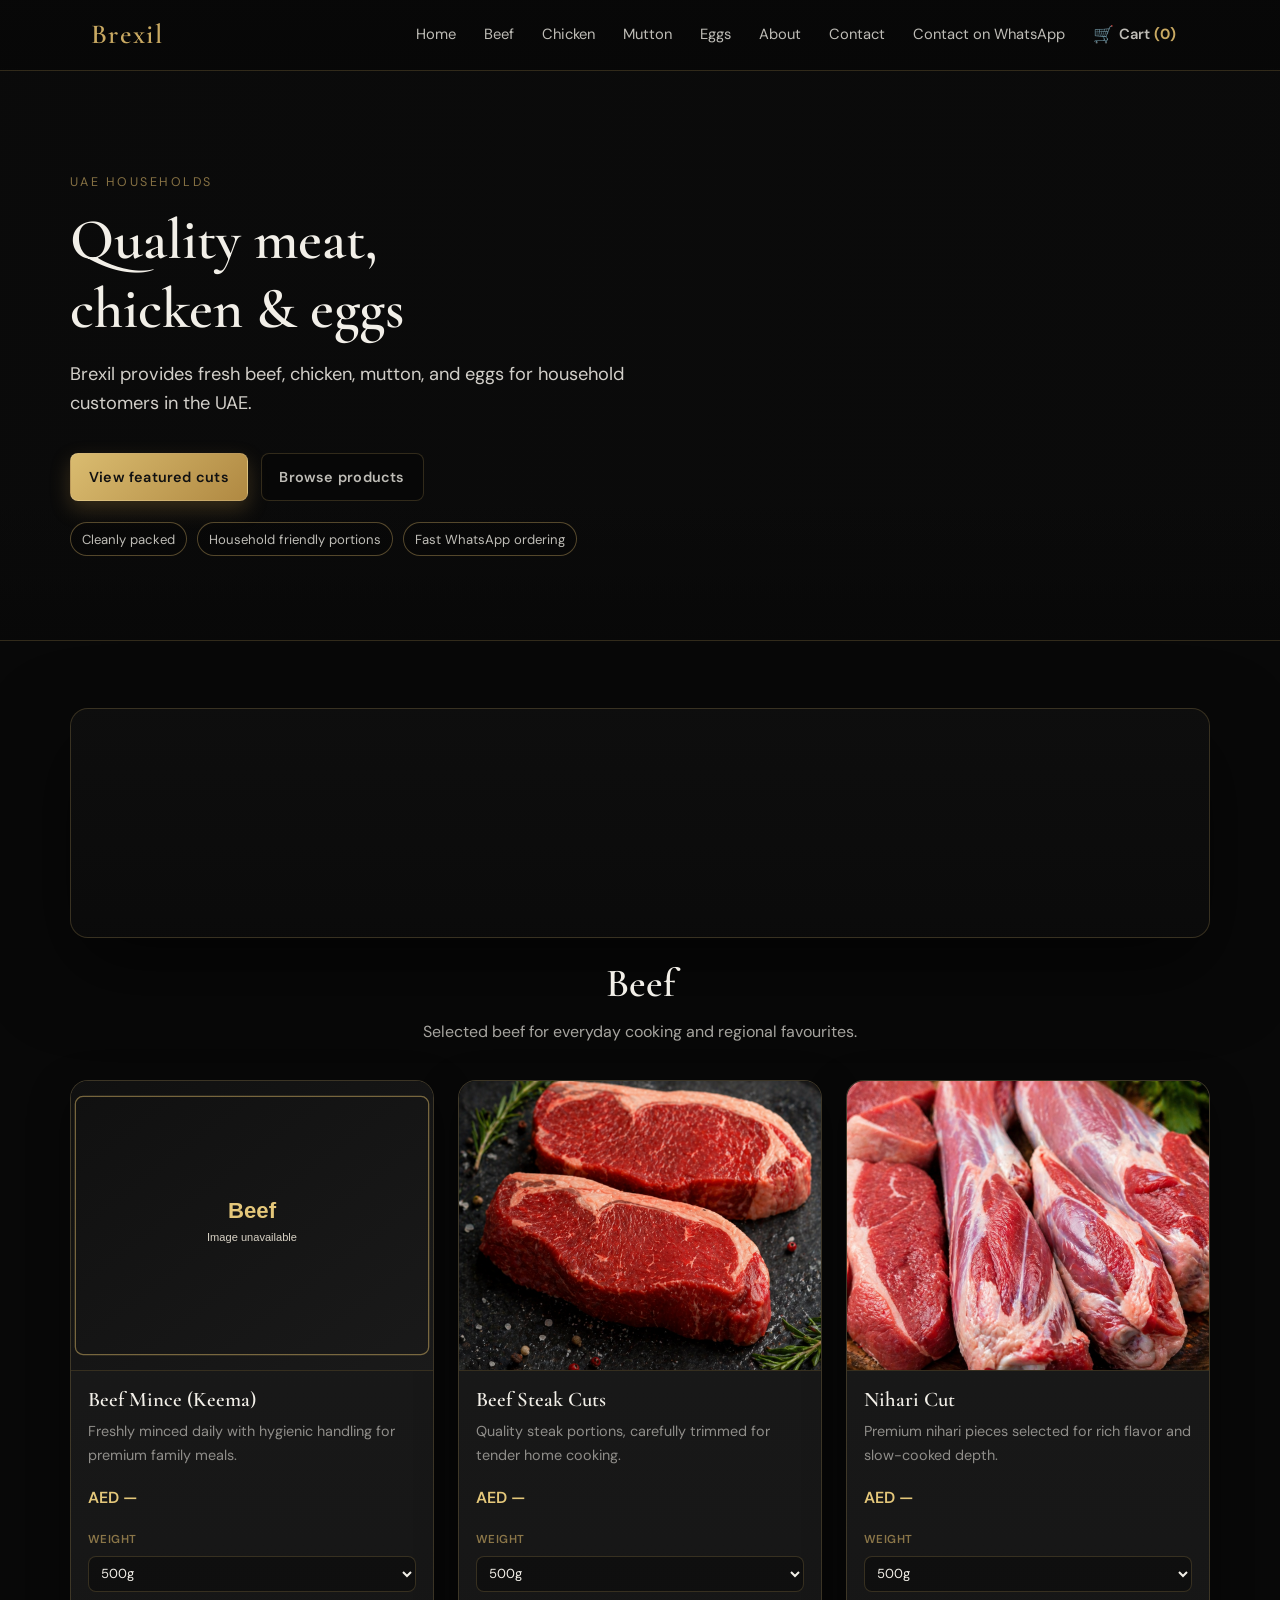
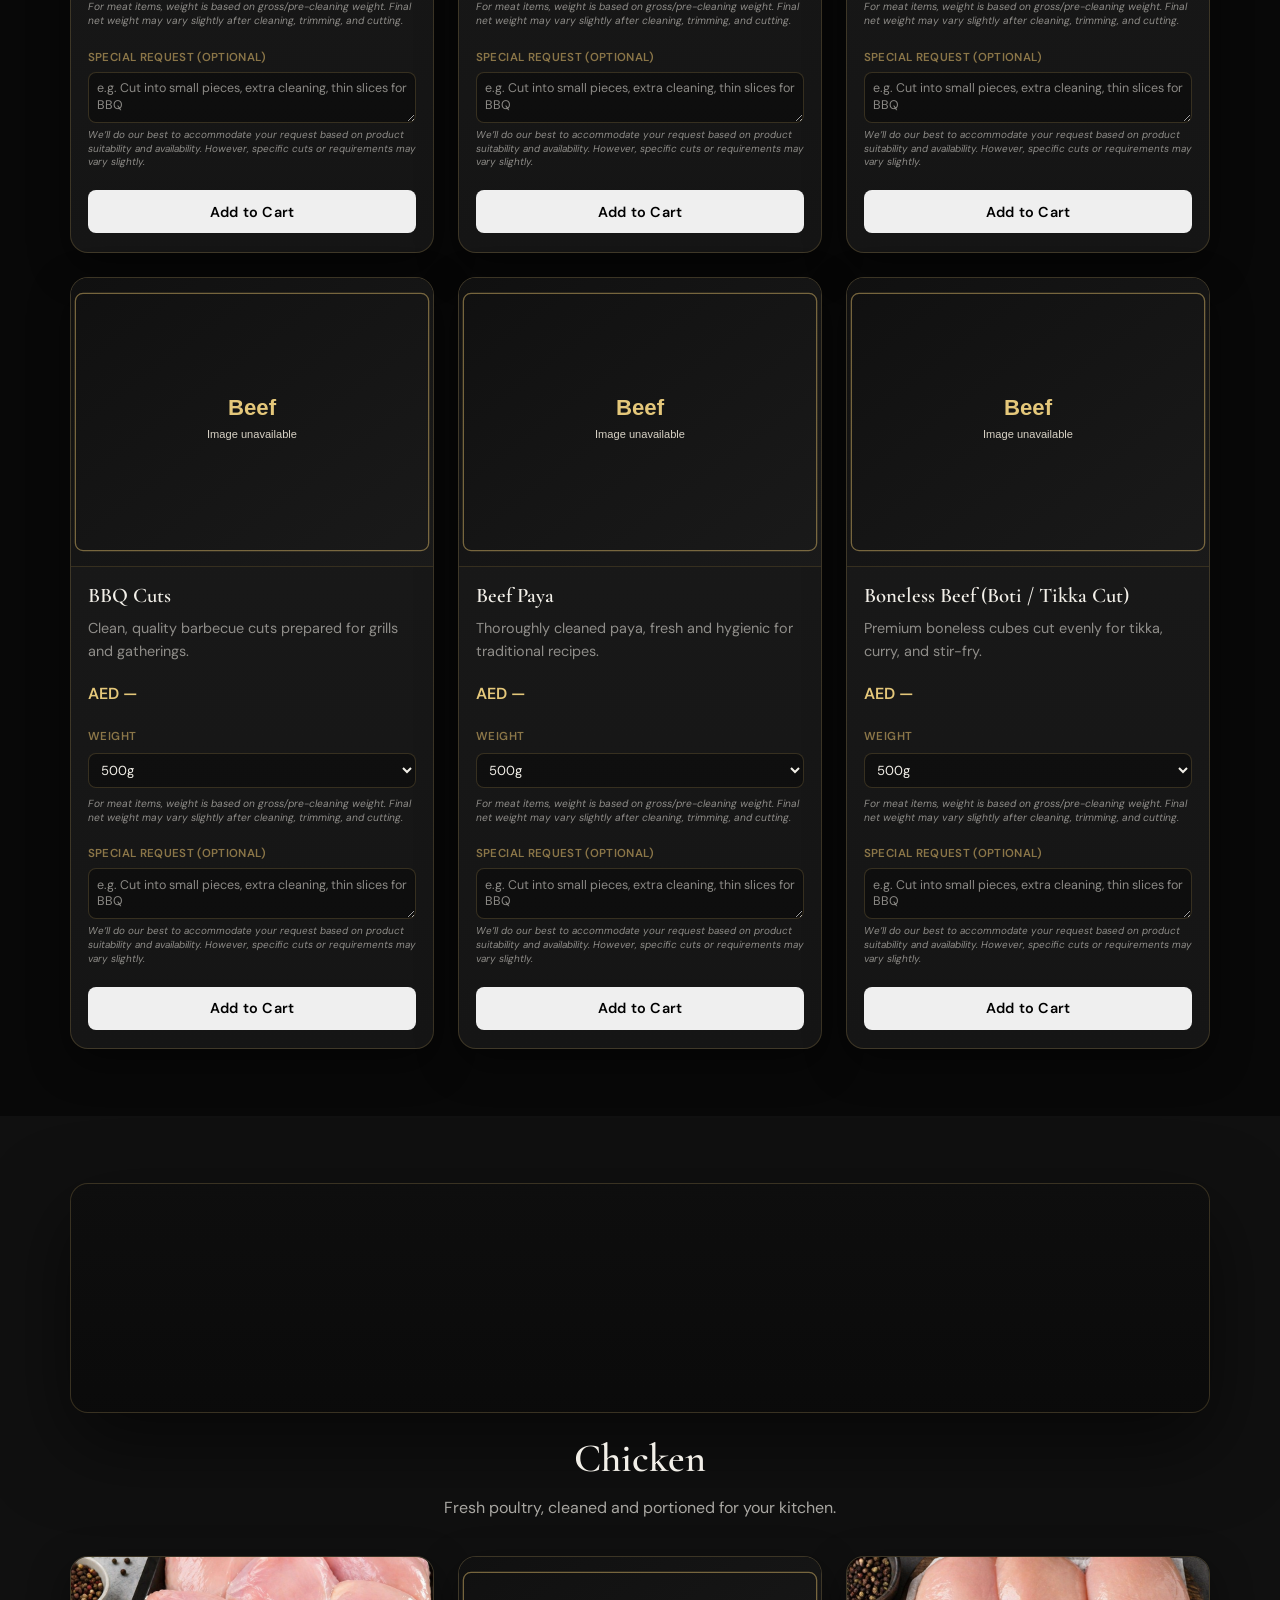
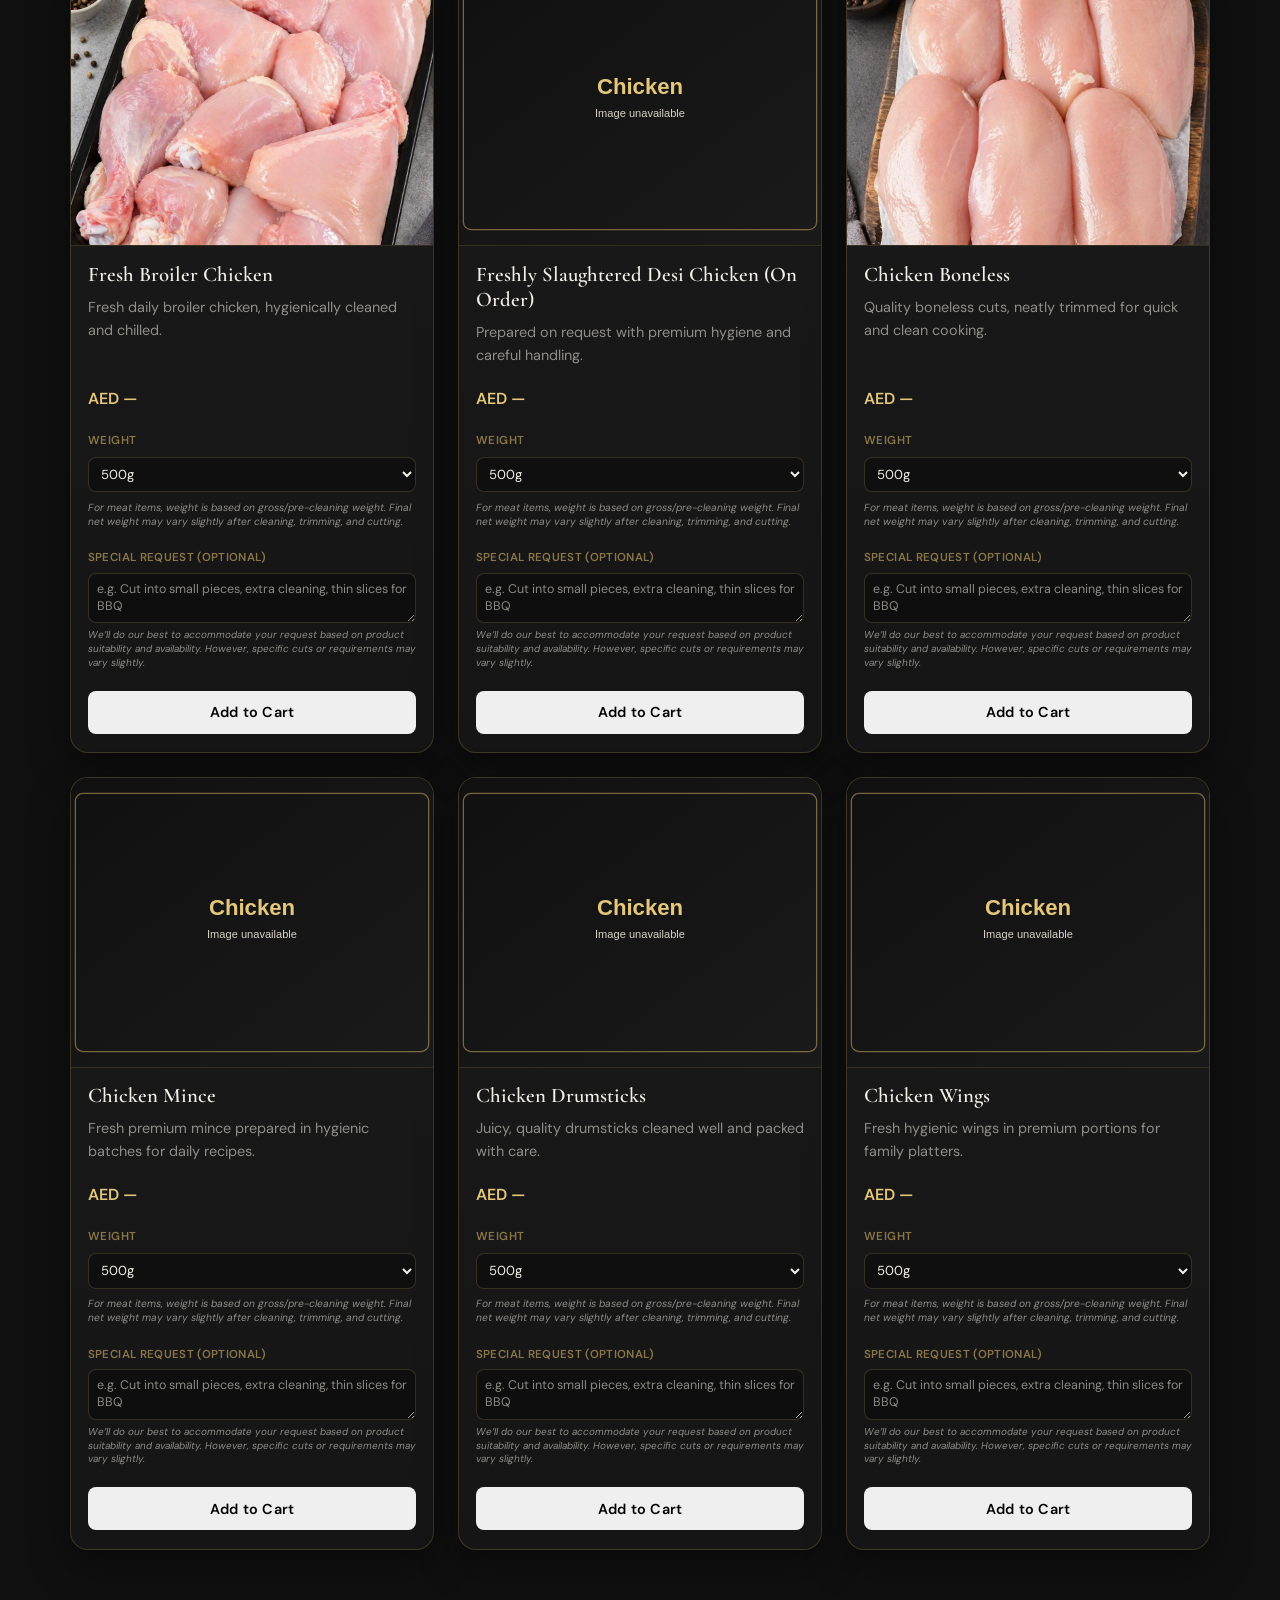
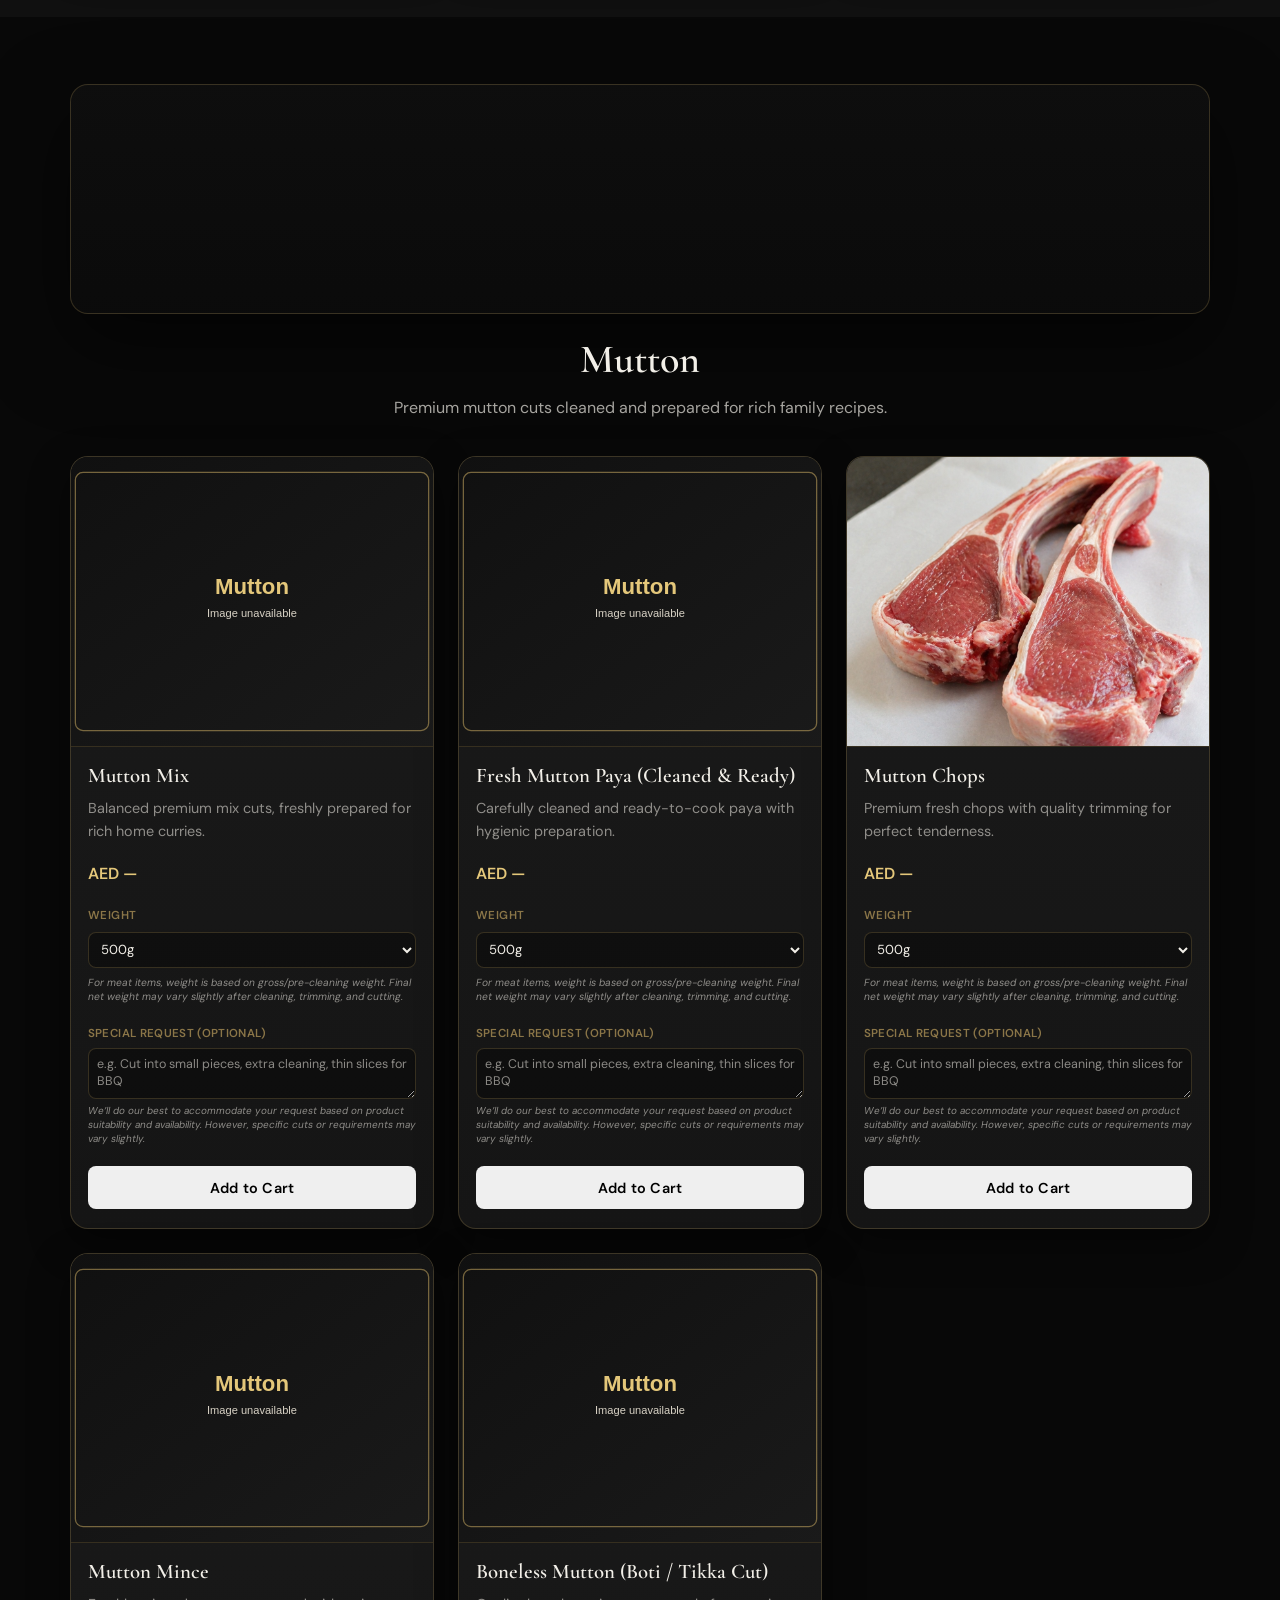
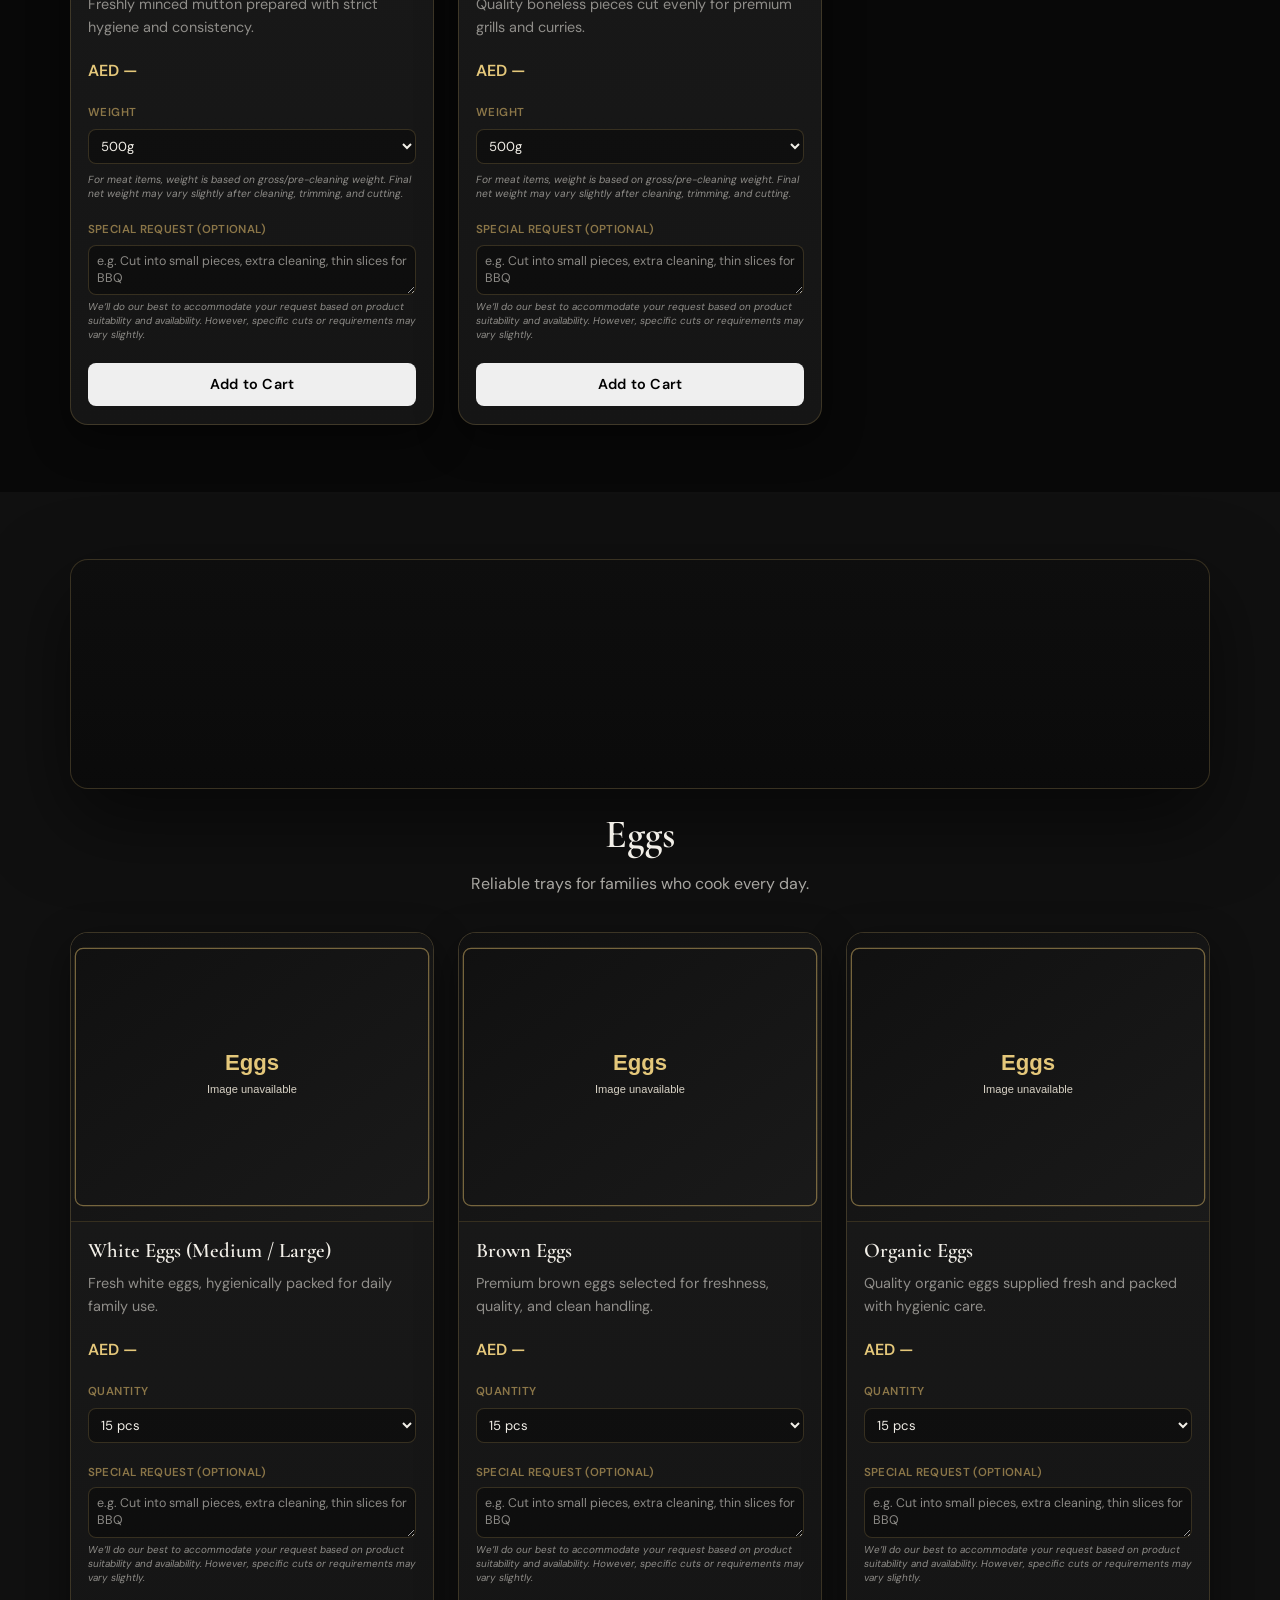
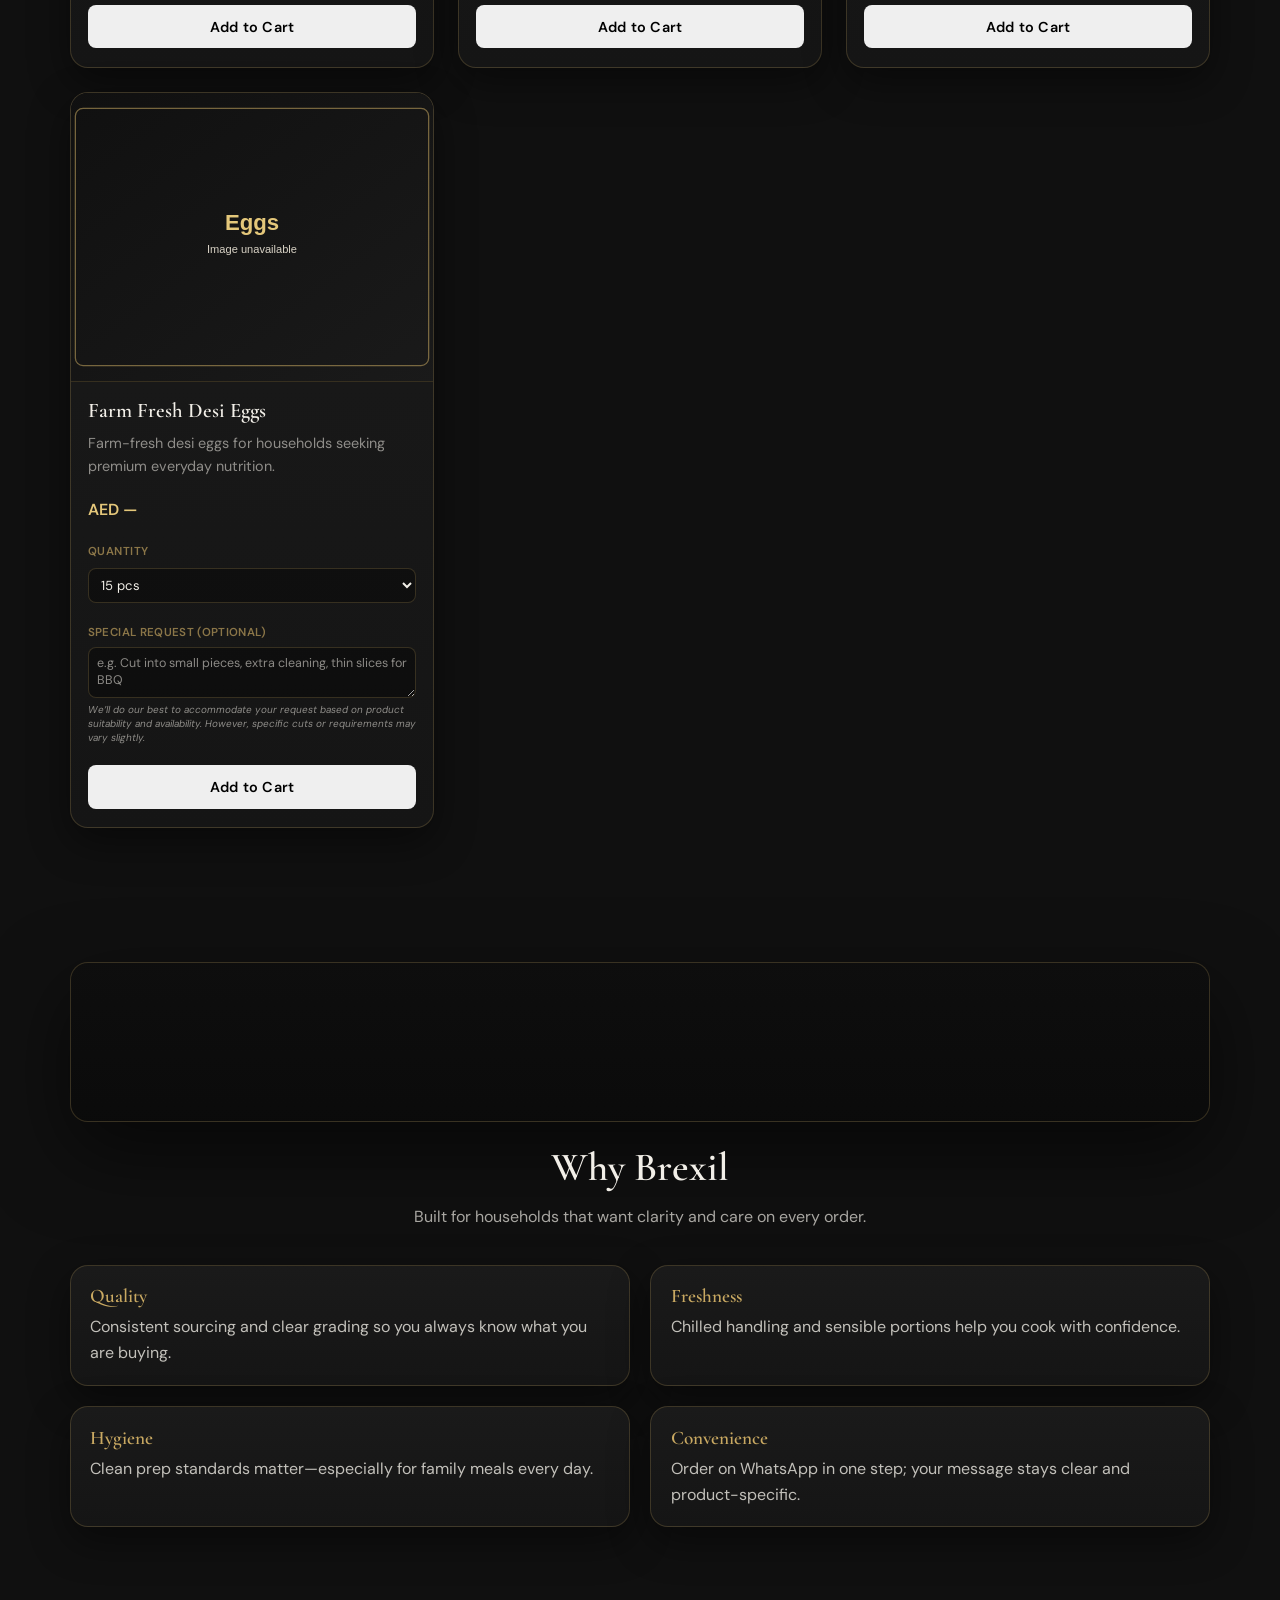
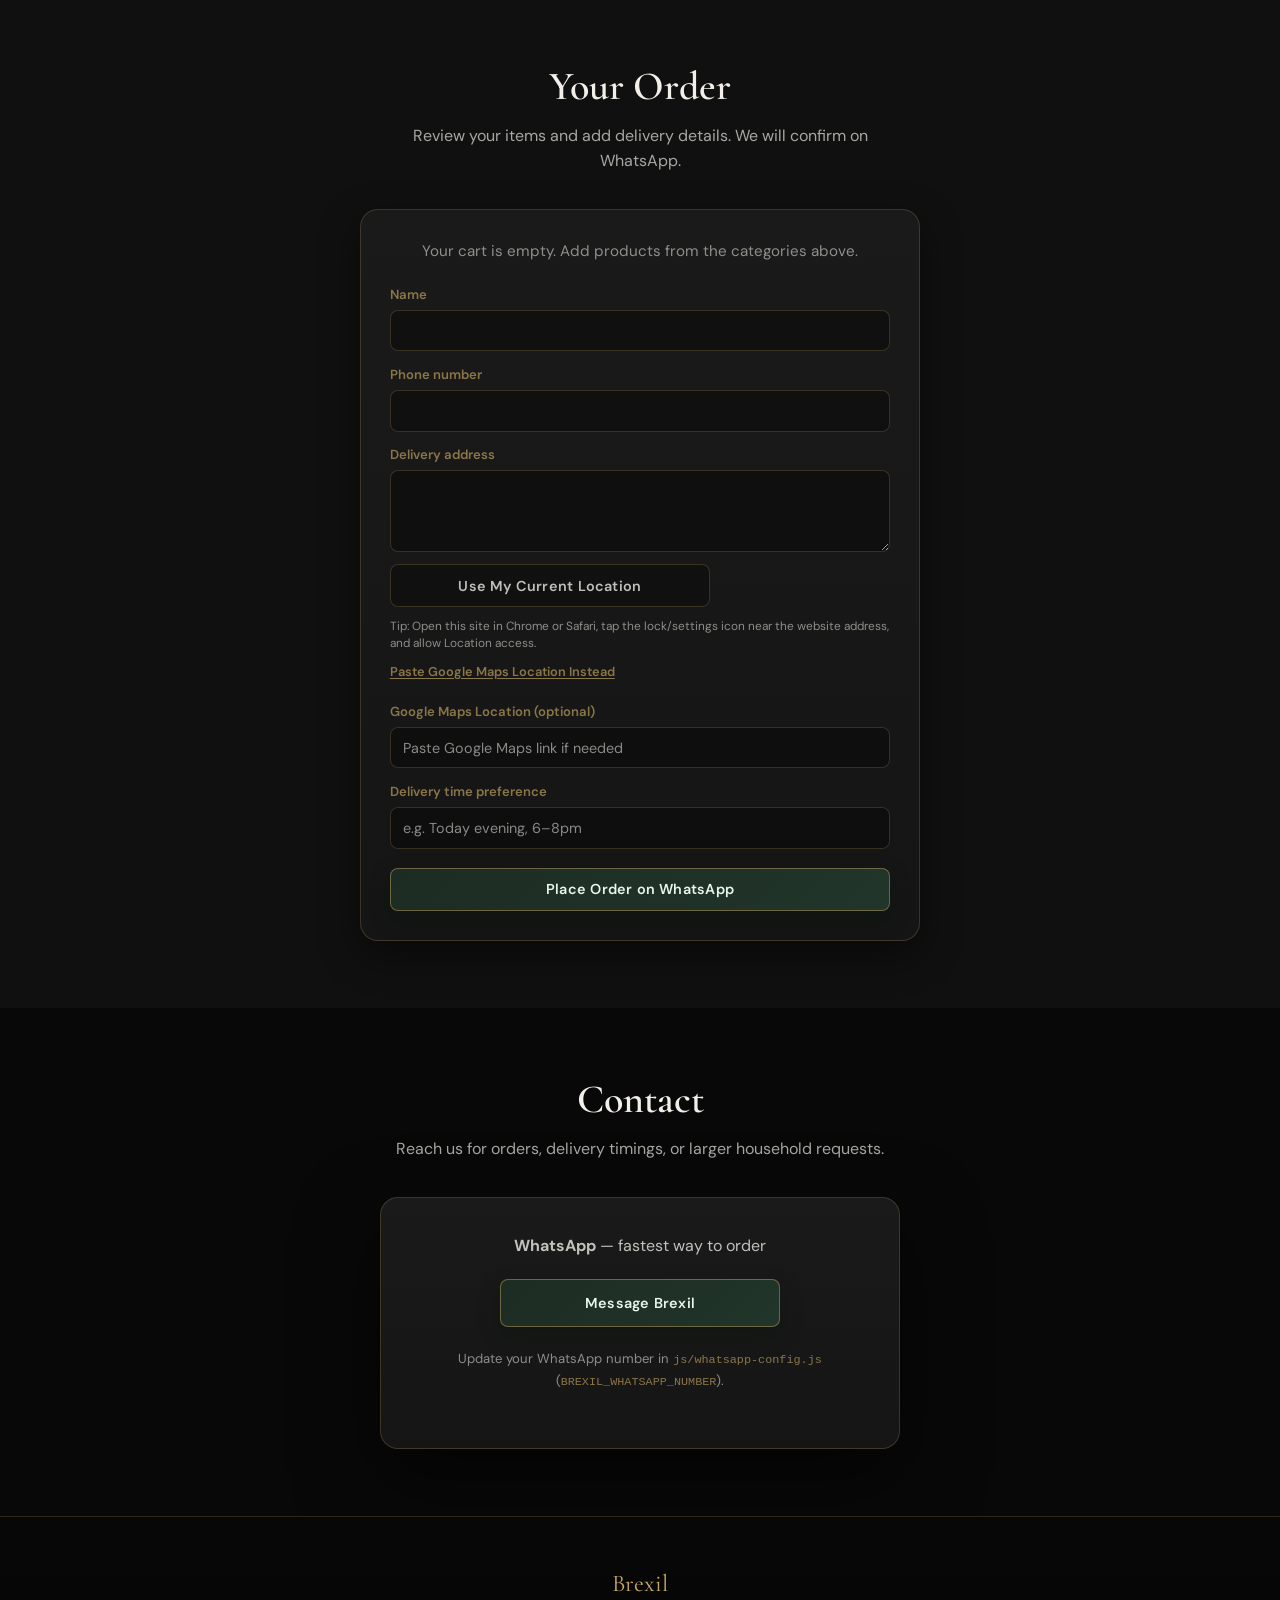
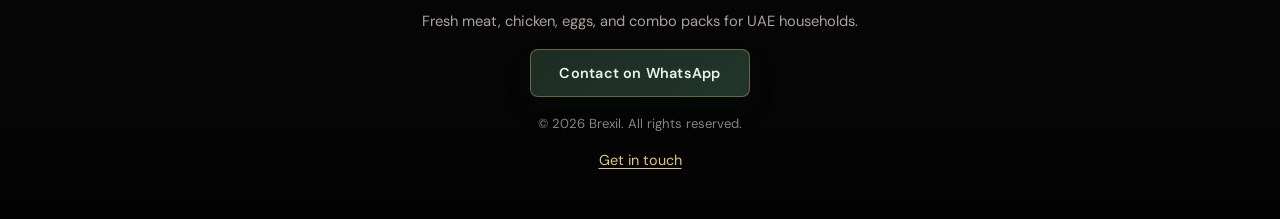
==== index.html @ eb46a4d0 "Improve location permission message" ====
<!DOCTYPE html>
<html lang="en" id="top">
<head>
  <meta charset="UTF-8" />
  <meta name="viewport" content="width=device-width, initial-scale=1" />
  <meta name="description" content="Brexil provides fresh beef, chicken, mutton, and eggs for household customers in the UAE." />
  <title>Brexil | Fresh Meat, Chicken &amp; Eggs</title>
  <link rel="preconnect" href="https://fonts.googleapis.com" />
  <link rel="preconnect" href="https://fonts.gstatic.com" crossorigin />
  <link rel="preconnect" href="https://images.unsplash.com" crossorigin />
  <link href="https://fonts.googleapis.com/css2?family=Cormorant+Garamond:ital,wght@0,500;0,600;1,500&family=DM+Sans:ital,wght@0,400;0,500;0,600;1,400&display=swap" rel="stylesheet" />
  <link rel="stylesheet" href="css/style.css" />
</head>
<body>
  <div id="site-header"></div>

  <main>
    <!-- Hero -->
    <section class="hero" aria-labelledby="hero-heading">
      <div class="hero__media" aria-hidden="true"></div>
      <div class="hero-inner">
        <p class="hero-eyebrow">UAE households</p>
        <h1 id="hero-heading" class="hero-title">Quality meat, chicken &amp; eggs</h1>
        <p class="hero-lead">Brexil provides fresh beef, chicken, mutton, and eggs for household customers in the UAE.</p>
        <div class="hero-actions">
          <a class="btn btn-primary" href="#mutton">View featured cuts</a>
          <a class="btn btn-ghost" href="#beef">Browse products</a>
        </div>
        <ul class="hero-points" aria-label="Brexil highlights">
          <li>Cleanly packed</li>
          <li>Household friendly portions</li>
          <li>Fast WhatsApp ordering</li>
        </ul>
      </div>
    </section>

    <!-- Category: Beef -->
    <section id="beef" class="section category-section" aria-labelledby="beef-heading">
      <div class="section-inner">
        <div class="section-banner" data-banner-key="beef" aria-hidden="true"></div>
        <header class="section-header">
          <h2 id="beef-heading" class="section-title">Beef</h2>
          <p class="section-intro">Selected beef for everyday cooking and regional favourites.</p>
        </header>
        <div class="product-grid" data-category="beef"></div>
      </div>
    </section>

    <!-- Category: Chicken -->
    <section id="chicken" class="section category-section section-alt" aria-labelledby="chicken-heading">
      <div class="section-inner">
        <div class="section-banner" data-banner-key="chicken" aria-hidden="true"></div>
        <header class="section-header">
          <h2 id="chicken-heading" class="section-title">Chicken</h2>
          <p class="section-intro">Fresh poultry, cleaned and portioned for your kitchen.</p>
        </header>
        <div class="product-grid" data-category="chicken"></div>
      </div>
    </section>

    <!-- Category: Mutton -->
    <section id="mutton" class="section category-section" aria-labelledby="mutton-heading">
      <div class="section-inner">
        <div class="section-banner" data-banner-key="mutton" aria-hidden="true"></div>
        <header class="section-header">
          <h2 id="mutton-heading" class="section-title">Mutton</h2>
          <p class="section-intro">Premium mutton cuts cleaned and prepared for rich family recipes.</p>
        </header>
        <div class="product-grid" data-category="mutton"></div>
      </div>
    </section>

    <!-- Category: Eggs -->
    <section id="eggs" class="section category-section section-alt" aria-labelledby="eggs-heading">
      <div class="section-inner">
        <div class="section-banner" data-banner-key="eggs" aria-hidden="true"></div>
        <header class="section-header">
          <h2 id="eggs-heading" class="section-title">Eggs</h2>
          <p class="section-intro">Reliable trays for families who cook every day.</p>
        </header>
        <div class="product-grid" data-category="eggs"></div>
      </div>
    </section>

    <!-- About -->
    <section id="about" class="section about-section section-alt" aria-labelledby="about-heading">
      <div class="section-inner">
        <div class="section-banner section-banner--short" data-banner-key="about" aria-hidden="true"></div>
        <header class="section-header">
          <h2 id="about-heading" class="section-title">Why Brexil</h2>
          <p class="section-intro">Built for households that want clarity and care on every order.</p>
        </header>
        <ul class="about-grid">
          <li class="about-card">
            <h3 class="about-card-title">Quality</h3>
            <p>Consistent sourcing and clear grading so you always know what you are buying.</p>
          </li>
          <li class="about-card">
            <h3 class="about-card-title">Freshness</h3>
            <p>Chilled handling and sensible portions help you cook with confidence.</p>
          </li>
          <li class="about-card">
            <h3 class="about-card-title">Hygiene</h3>
            <p>Clean prep standards matter—especially for family meals every day.</p>
          </li>
          <li class="about-card">
            <h3 class="about-card-title">Convenience</h3>
            <p>Order on WhatsApp in one step; your message stays clear and product-specific.</p>
          </li>
        </ul>
      </div>
    </section>

    <!-- Your Order -->
    <section id="order" class="section order-section section-alt" aria-labelledby="order-heading">
      <div class="section-inner order-section-inner">
        <header class="section-header">
          <h2 id="order-heading" class="section-title">Your Order</h2>
          <p class="section-intro">Review your items and add delivery details. We will confirm on WhatsApp.</p>
        </header>
        <div class="order-card">
          <p id="cart-empty" class="cart-empty" role="status">Your cart is empty. Add products from the categories above.</p>
          <ul id="cart-items" class="cart-list" aria-live="polite" hidden></ul>
          <form class="order-form" id="order-form" novalidate>
            <div class="form-group">
              <label for="order-name">Name</label>
              <input type="text" id="order-name" name="name" autocomplete="name" required />
            </div>
            <div class="form-group">
              <label for="order-phone">Phone number</label>
              <input type="tel" id="order-phone" name="phone" autocomplete="tel" inputmode="tel" required />
            </div>
            <div class="form-group form-group--delivery-location">
              <label for="order-address">Delivery address</label>
              <textarea id="order-address" name="address" rows="3" autocomplete="street-address"></textarea>
              <div class="order-location-row">
                <button type="button" class="btn btn-ghost order-use-location" id="order-use-location" aria-describedby="order-location-status">Use My Current Location</button>
              </div>
              <p class="form-location-status" id="order-location-status" role="status" aria-live="polite" hidden></p>
              <div class="order-location-denied-extra" id="order-location-denied-extra" hidden>
                <p class="order-location-denied-tip">
                  Tip: Open this site in Chrome or Safari, tap the lock/settings icon near the website address, and allow Location access.
                </p>
                <button
                  type="button"
                  class="order-location-paste-instead"
                  id="order-location-paste-instead"
                  aria-controls="order-maps-link"
                >
                  Paste Google Maps Location Instead
                </button>
              </div>
              <label for="order-maps-link" class="order-maps-label">Google Maps Location (optional)</label>
              <input type="text" id="order-maps-link" name="mapsLink" inputmode="url" autocomplete="off" placeholder="Paste Google Maps link if needed" />
            </div>
            <div class="form-group">
              <label for="order-time">Delivery time preference</label>
              <input type="text" id="order-time" name="deliveryTime" placeholder="e.g. Today evening, 6–8pm" />
            </div>
            <button type="button" class="btn btn-whatsapp place-order-wa" id="place-order-wa">Place Order on WhatsApp</button>
          </form>
        </div>
      </div>
    </section>

    <!-- Contact -->
    <section id="contact" class="section contact-section" aria-labelledby="contact-heading">
      <div class="section-inner contact-inner">
        <header class="section-header">
          <h2 id="contact-heading" class="section-title">Contact</h2>
          <p class="section-intro">Reach us for orders, delivery timings, or larger household requests.</p>
        </header>
        <div class="contact-card">
          <p><strong>WhatsApp</strong> — fastest way to order</p>
          <a class="btn btn-whatsapp contact-wa" data-brexil-whatsapp="general" href="#" rel="noopener noreferrer">Message Brexil</a>
          <p class="contact-note">Update your WhatsApp number in <code>js/whatsapp-config.js</code> (<span class="mono">BREXIL_WHATSAPP_NUMBER</span>).</p>
        </div>
      </div>
    </section>
  </main>

  <div id="site-footer"></div>

  <div id="cart-toast" class="cart-toast" role="status" aria-live="polite" aria-atomic="true" hidden></div>

  <script src="data/media.js"></script>
  <script src="data/products.js"></script>
  <script src="js/whatsapp-config.js"></script>
  <script src="js/script.js" defer></script>
</body>
</html>
---- css/style.css ----
/**
 * Brexil — global styles
 * Mobile-first, black & gold theme
 */

:root {
  --color-bg: #080808;
  --color-bg-elevated: #101010;
  --color-surface: #151515;
  --color-surface-strong: #1a1a1a;
  --color-border: rgba(201, 169, 98, 0.22);
  --color-gold: #c9a962;
  --color-gold-bright: #e4c77a;
  --color-gold-muted: rgba(201, 169, 98, 0.65);
  --color-text: #f2efe8;
  --color-text-soft: rgba(242, 239, 232, 0.78);
  --color-muted: rgba(242, 239, 232, 0.55);
  --font-serif: "Cormorant Garamond", Georgia, "Times New Roman", serif;
  --font-sans: "DM Sans", system-ui, -apple-system, "Segoe UI", Roboto, sans-serif;
  --space-xs: 0.4rem;
  --space-sm: 0.8rem;
  --space-md: 1.3rem;
  --space-lg: 2.2rem;
  --space-xl: 3.4rem;
  --radius: 12px;
  --radius-sm: 8px;
  --radius-lg: 18px;
  --header-h: 64px;
  /* Extra room so in-page link targets (Beef, Chicken, …) sit below the fixed bar */
  --header-offset: calc(var(--header-h) + 0.5rem);
  --max-w: 1140px;
  --shadow-soft: 0 18px 50px rgba(0, 0, 0, 0.45);
  --shadow-card: 0 14px 40px rgba(0, 0, 0, 0.45);
  --shadow-premium: 0 30px 80px rgba(0, 0, 0, 0.55);
}

*,
*::before,
*::after {
  box-sizing: border-box;
}

html {
  scroll-behavior: smooth;
  scroll-padding-top: var(--header-offset);
}

body {
  margin: 0;
  padding-top: var(--header-h);
  font-family: var(--font-sans);
  font-size: 1rem;
  line-height: 1.6;
  color: var(--color-text-soft);
  background: var(--color-bg);
  -webkit-font-smoothing: antialiased;
  text-rendering: optimizeLegibility;
}

img {
  max-width: 100%;
  height: auto;
  display: block;
}

a {
  color: var(--color-gold-bright);
  text-decoration-thickness: 1px;
  text-underline-offset: 3px;
}

a:hover {
  color: var(--color-text);
}

:focus-visible {
  outline: 2px solid var(--color-gold);
  outline-offset: 2px;
}

.nav-toggle:focus-visible {
  outline-offset: 2px;
}

h1,
h2,
h3 {
  font-family: var(--font-serif);
  font-weight: 600;
  color: var(--color-text);
  line-height: 1.2;
}

p {
  margin: 0 0 var(--space-sm);
}

p:last-child {
  margin-bottom: 0;
}

code,
.mono {
  font-family: ui-monospace, Consolas, monospace;
  font-size: 0.9em;
  color: var(--color-gold-muted);
}

/* ----- Header ----- */
#site-header {
  position: fixed;
  top: 0;
  left: 0;
  right: 0;
  z-index: 50;
  width: 100%;
}

.site-header {
  position: relative;
  z-index: 1;
  background: linear-gradient(to bottom, rgba(8, 8, 8, 0.97), rgba(8, 8, 8, 0.9));
  border-bottom: 1px solid var(--color-border);
  backdrop-filter: blur(12px);
}

.header-inner {
  max-width: var(--max-w);
  margin: 0 auto;
  padding: var(--space-sm) var(--space-md);
  display: flex;
  align-items: center;
  justify-content: space-between;
  gap: var(--space-sm);
  min-height: var(--header-h);
}

.nav-list a.header-cart-link {
  display: inline-flex;
  align-items: center;
  gap: 0.35rem;
  font-weight: 600;
  white-space: nowrap;
  width: 100%;
  box-sizing: border-box;
}

.header-cart-icon {
  font-size: 1.05rem;
  line-height: 1;
}

.header-cart-text {
  display: inline;
}

.header-cart-count {
  color: var(--color-gold);
  font-weight: 700;
}

.logo {
  font-family: var(--font-serif);
  font-size: 1.72rem;
  font-weight: 600;
  letter-spacing: 0.06em;
  color: var(--color-gold);
  text-decoration: none;
}

.logo:hover {
  color: var(--color-gold-bright);
}

.nav-toggle {
  display: flex;
  flex-direction: column;
  justify-content: center;
  gap: 6px;
  width: 44px;
  height: 44px;
  padding: 0;
  border: 1px solid var(--color-border);
  border-radius: var(--radius-sm);
  background: var(--color-surface);
  cursor: pointer;
}

.nav-toggle-bar {
  display: block;
  height: 2px;
  width: 20px;
  margin: 0 auto;
  background: var(--color-gold);
  border-radius: 1px;
}

.site-nav {
  position: fixed;
  inset: var(--header-h) 0 auto 0;
  background: var(--color-bg-elevated);
  border-bottom: 1px solid var(--color-border);
  max-height: 0;
  overflow: hidden;
  transition: max-height 0.28s ease;
}

.site-nav.is-open {
  max-height: 400px;
}

.nav-list {
  list-style: none;
  margin: 0;
  padding: var(--space-sm) var(--space-md) var(--space-md);
  display: flex;
  flex-direction: column;
  gap: var(--space-xs);
}

.nav-list a {
  display: block;
  padding: var(--space-sm) var(--space-sm);
  color: var(--color-text-soft);
  text-decoration: none;
  border-radius: var(--radius-sm);
  transition: background 0.2s ease, color 0.2s ease;
}

.nav-list a:hover {
  background: rgba(201, 169, 98, 0.12);
  color: var(--color-text);
}

@media (min-width: 880px) {
  .nav-toggle {
    display: none;
  }

  .site-nav {
    position: static;
    max-height: none;
    overflow: visible;
    background: transparent;
    border: 0;
  }

  .nav-list {
    flex-direction: row;
    flex-wrap: wrap;
    justify-content: flex-end;
    align-items: center;
    padding: 0;
    gap: 0.15rem;
  }

  .nav-list a {
    padding: var(--space-xs) var(--space-sm);
    font-size: 0.92rem;
  }
}

/* ----- Hero ----- */
.hero {
  position: relative;
  isolation: isolate;
  overflow: hidden;
  padding: clamp(3.2rem, 7vw, 5rem) var(--space-md) clamp(2.2rem, 5vw, 3.4rem);
  background-color: var(--color-bg);
  border-bottom: 1px solid var(--color-border);
}

.hero::after {
  content: "";
  position: absolute;
  inset: auto 0 0 0;
  height: 140px;
  background: linear-gradient(to top, rgba(8, 8, 8, 0.95), rgba(8, 8, 8, 0));
  pointer-events: none;
}

.hero__media {
  position: absolute;
  inset: 0;
  z-index: 0;
  background-color: #0d0d0d;
  background-size: cover;
  background-position: center;
  background-repeat: no-repeat;
  pointer-events: none;
}

.hero-inner {
  position: relative;
  z-index: 1;
  max-width: var(--max-w);
  margin: 0 auto;
  padding: clamp(1rem, 2.4vw, 1.8rem) 0;
}

.hero-eyebrow {
  font-size: 0.78rem;
  text-transform: uppercase;
  letter-spacing: 0.2em;
  color: var(--color-gold-muted);
  margin: 0 0 var(--space-sm);
}

.hero-title {
  font-size: clamp(2.2rem, 6vw, 3.6rem);
  margin: 0 0 1rem;
  max-width: 15ch;
  text-wrap: balance;
}

.hero-lead {
  font-size: clamp(1rem, 2.1vw, 1.14rem);
  max-width: min(40rem, 100%);
  margin-bottom: var(--space-lg);
  color: rgba(242, 239, 232, 0.86);
}

.hero-actions {
  display: flex;
  flex-wrap: wrap;
  gap: var(--space-sm);
  margin-bottom: var(--space-md);
}

.hero-points {
  list-style: none;
  margin: 0;
  padding: 0;
  display: flex;
  flex-wrap: wrap;
  gap: 0.6rem;
}

.hero-points li {
  padding: 0.35rem 0.7rem;
  border-radius: 999px;
  border: 1px solid rgba(201, 169, 98, 0.4);
  background: rgba(8, 8, 8, 0.45);
  color: var(--color-text-soft);
  font-size: 0.82rem;
}

/* ----- Sections ----- */
.section {
  padding: clamp(2.6rem, 6vw, 4.2rem) var(--space-md);
}

.section-alt {
  background: var(--color-bg-elevated);
}

.section-inner {
  max-width: var(--max-w);
  margin: 0 auto;
}

/* Category / about photo strip (URLs from data/media.js via script.js) */
.section-banner {
  width: 100%;
  max-width: var(--max-w);
  margin: 0 auto var(--space-md);
  min-height: min(33vw, 230px);
  border-radius: var(--radius-lg);
  border: 1px solid var(--color-border);
  background-color: #111;
  background-size: cover;
  background-position: center;
  background-repeat: no-repeat;
  box-shadow: var(--shadow-premium);
}

.section-banner--short {
  min-height: min(22vw, 160px);
}

.section-header {
  margin-bottom: clamp(1.3rem, 3.2vw, 2.2rem);
  text-align: center;
}

.section-title {
  font-size: clamp(1.8rem, 4vw, 2.5rem);
  margin: 0 0 var(--space-sm);
}

.section-intro {
  margin: 0 auto;
  max-width: 45ch;
  color: rgba(242, 239, 232, 0.68);
  font-size: 1rem;
}

/* Combo strip */
.combo-list {
  list-style: none;
  margin: 0 auto var(--space-lg);
  padding: 0;
  display: flex;
  flex-wrap: wrap;
  justify-content: center;
  gap: var(--space-sm);
  max-width: var(--max-w);
}

.combo-list li {
  padding: 0.42rem 0.95rem;
  border: 1px solid var(--color-border);
  border-radius: 999px;
  font-size: 0.85rem;
  color: var(--color-gold);
  background: rgba(201, 169, 98, 0.06);
}

.combos-highlight {
  background: linear-gradient(180deg, rgba(201, 169, 98, 0.08), transparent 45%), var(--color-bg);
}

/* Product grid — minmax(0,1fr) lets two columns stay side-by-side (avoids content min-width blowout) */
.product-grid {
  display: grid;
  gap: clamp(1rem, 2.1vw, 1.5rem);
  grid-template-columns: repeat(2, minmax(0, 1fr));
}

@media (min-width: 900px) {
  .product-grid {
    grid-template-columns: repeat(3, minmax(0, 1fr));
  }
}

.product-card {
  min-width: 0;
  background: linear-gradient(180deg, var(--color-surface-strong) 0%, var(--color-surface) 100%);
  border: 1px solid var(--color-border);
  border-radius: var(--radius-lg);
  overflow: hidden;
  display: flex;
  flex-direction: column;
  box-shadow: var(--shadow-card);
  transition: transform 0.25s ease, border-color 0.25s ease, box-shadow 0.25s ease;
}

.product-card:hover {
  transform: translateY(-3px);
  border-color: rgba(228, 199, 122, 0.45);
  box-shadow: var(--shadow-premium);
}

.product-card-image-wrap {
  position: relative;
  aspect-ratio: 5 / 4;
  width: 100%;
  background: #0d0d0d;
  border-bottom: 1px solid var(--color-border);
  overflow: hidden;
}

.product-card-image {
  display: block;
  width: 100%;
  height: 100%;
  min-height: 100%;
  object-fit: cover;
  object-position: center;
  transition: transform 0.35s ease;
}

.product-card:hover .product-card-image {
  transform: scale(1.03);
}

.product-card-body {
  padding: 1.05rem 1.05rem 1.15rem;
  display: flex;
  flex-direction: column;
  flex: 1;
  gap: 0.5rem;
}

.product-card-title {
  font-size: 1.3rem;
  margin: 0;
}

.product-card-desc {
  font-size: 0.9rem;
  color: var(--color-muted);
  flex: 1;
  margin-bottom: 0.65rem;
}

.product-card-price {
  font-weight: 600;
  color: var(--color-gold-bright);
  margin: 0 0 var(--space-sm);
}

/* Quantity / weight on product card */
.product-qty-meat,
.product-qty-eggs {
  width: 100%;
  margin: 0 0 var(--space-sm);
  display: flex;
  flex-direction: column;
  gap: 0.4rem;
}

.product-qty-field-label {
  font-size: 0.72rem;
  font-weight: 600;
  text-transform: uppercase;
  letter-spacing: 0.04em;
  color: var(--color-gold-muted);
}

.product-qty-meat .product-qty-select--meat,
.product-qty-eggs .product-qty-select--eggs {
  width: 100%;
  max-width: 100%;
  box-sizing: border-box;
  padding: 0.45rem 0.5rem;
  font-family: var(--font-sans);
  font-size: 0.82rem;
  color: var(--color-text);
  background: rgba(0, 0, 0, 0.35);
  border: 1px solid var(--color-border);
  border-radius: var(--radius-sm);
  min-width: 0;
  cursor: pointer;
}

.product-qty-meat .product-qty-select--meat:focus,
.product-qty-eggs .product-qty-select--eggs:focus {
  outline: none;
  border-color: rgba(228, 199, 122, 0.55);
}

.product-qty-sublabel {
  font-size: 0.7rem;
  color: var(--color-gold-muted);
  margin: 0;
}

.product-qty-custom-meat,
.product-qty-custom-eggs {
  width: 100%;
  max-width: 100%;
  box-sizing: border-box;
  padding: 0.4rem 0.5rem;
  font-size: 0.82rem;
  color: var(--color-text);
  background: rgba(0, 0, 0, 0.35);
  border: 1px solid var(--color-border);
  border-radius: var(--radius-sm);
  min-width: 0;
}

.product-qty-custom-meat:focus,
.product-qty-custom-eggs:focus {
  outline: none;
  border-color: rgba(228, 199, 122, 0.55);
}

.product-qty-note {
  margin: 0.15rem 0 0;
  font-size: 0.64rem;
  line-height: 1.35;
  color: var(--color-muted);
  font-style: italic;
}

.product-special-wrap {
  width: 100%;
  margin: 0 0 var(--space-sm);
  display: flex;
  flex-direction: column;
  gap: 0.3rem;
}

.product-special-label {
  font-size: 0.72rem;
  font-weight: 600;
  text-transform: uppercase;
  letter-spacing: 0.03em;
  color: var(--color-gold-muted);
}

.product-special-input {
  width: 100%;
  max-width: 100%;
  min-height: 2.5rem;
  box-sizing: border-box;
  padding: 0.45rem 0.5rem;
  font-family: var(--font-sans);
  font-size: 0.8rem;
  line-height: 1.35;
  color: var(--color-text);
  background: rgba(0, 0, 0, 0.35);
  border: 1px solid var(--color-border);
  border-radius: var(--radius-sm);
  resize: vertical;
  min-width: 0;
}

.product-special-input::placeholder {
  color: var(--color-muted);
  font-size: 0.78rem;
}

.product-special-input:focus {
  outline: none;
  border-color: rgba(228, 199, 122, 0.55);
  box-shadow: 0 0 0 1px rgba(201, 169, 98, 0.15);
}

.product-special-note {
  margin: 0;
  font-size: 0.62rem;
  line-height: 1.4;
  color: var(--color-muted);
  font-style: italic;
}

.product-card-actions {
  display: flex;
  flex-direction: column;
  align-items: stretch;
  gap: 0.35rem;
  width: 100%;
  margin-top: auto;
}

.product-in-cart {
  margin: 0;
  order: 1;
  font-size: 0.8rem;
  line-height: 1.3;
  text-align: center;
  word-break: break-word;
}

.product-in-cart[hidden] {
  display: none;
}

.product-in-cart-label {
  color: var(--color-gold-muted);
  font-weight: 500;
  margin-right: 0.2rem;
}

.product-in-cart-qty {
  color: var(--color-gold-bright);
  font-weight: 600;
}

.product-card .add-to-cart {
  width: 100%;
  order: 0;
}

/* Buttons */
.btn {
  display: inline-flex;
  align-items: center;
  justify-content: center;
  gap: 0.4rem;
  padding: 0.72rem 1.12rem;
  font-family: var(--font-sans);
  font-size: 0.9rem;
  font-weight: 600;
  letter-spacing: 0.015em;
  border-radius: var(--radius-sm);
  text-decoration: none;
  border: 1px solid transparent;
  cursor: pointer;
  text-align: center;
  transition: background 0.2s ease, color 0.2s ease, border-color 0.2s ease, transform 0.2s ease, box-shadow 0.2s ease;
}

.btn-primary {
  background: linear-gradient(135deg, #dabc70, #b08942);
  color: #111;
  border-color: rgba(255, 255, 255, 0.12);
  box-shadow: 0 8px 20px rgba(176, 137, 66, 0.28);
}

.btn-primary:hover {
  filter: brightness(1.08);
  color: #111;
  transform: translateY(-1px);
}

.btn-ghost {
  background: rgba(0, 0, 0, 0.28);
  border-color: var(--color-border);
  color: var(--color-text-soft);
}

.btn-ghost:hover {
  border-color: rgba(228, 199, 122, 0.6);
  color: var(--color-text);
  transform: translateY(-1px);
}

.btn-whatsapp {
  background: linear-gradient(135deg, #1d2c23, #21352a);
  border-color: rgba(201, 169, 98, 0.45);
  color: #e8f5e9;
  box-shadow: 0 8px 20px rgba(8, 22, 13, 0.4);
}

.btn-whatsapp:hover {
  background: linear-gradient(135deg, #223429, #284033);
  color: #fff;
  transform: translateY(-1px);
}

.product-card-order {
  width: 100%;
  margin-top: auto;
}

/* Mobile: always 2 columns (50% − half gap each), compact cards; desktop unchanged at 900px+ (3 cols) */
@media (max-width: 768px) {
  .product-grid {
    display: grid;
    grid-template-columns: repeat(2, minmax(0, 1fr));
    column-gap: 0.5rem;
    row-gap: 0.65rem;
  }

  .product-card-image-wrap {
    aspect-ratio: auto;
    height: 120px;
    min-height: 120px;
    max-height: 120px;
  }

  .product-card-image {
    height: 100%;
    min-height: 0;
    width: 100%;
    object-fit: cover;
  }

  .product-card-body {
    padding: 0.55rem 0.45rem 0.6rem;
    gap: 0.3rem;
  }

  .product-card-title {
    font-size: 0.98rem;
    line-height: 1.2;
    overflow-wrap: break-word;
    word-break: break-word;
  }

  .product-card-desc {
    font-size: 0.74rem;
    line-height: 1.32;
    margin-bottom: 0.35rem;
    overflow-wrap: break-word;
    word-break: break-word;
  }

  .product-card-price {
    font-size: 0.78rem;
  }

  .product-in-cart {
    font-size: 0.65rem;
  }

  .product-qty-note {
    font-size: 0.55rem;
    line-height: 1.3;
  }

  .product-qty-field-label {
    font-size: 0.6rem;
  }

  .product-qty-meat .product-qty-select--meat,
  .product-qty-eggs .product-qty-select--eggs {
    font-size: 0.7rem;
    padding: 0.32rem 0.35rem;
  }

  .product-qty-custom-meat,
  .product-qty-custom-eggs {
    font-size: 0.7rem;
    padding: 0.3rem 0.35rem;
  }

  .product-special-input {
    font-size: 0.72rem;
    min-height: 2.1rem;
  }

  .product-special-label {
    font-size: 0.65rem;
  }

  .product-special-note {
    font-size: 0.55rem;
  }

  .product-card .add-to-cart,
  .product-card .product-card-order {
    font-size: 0.72rem;
    padding: 0.5rem 0.3rem;
    min-height: 2.75rem;
    line-height: 1.2;
    box-sizing: border-box;
  }
}

/* About */
.about-grid {
  list-style: none;
  margin: 0;
  padding: 0;
  display: grid;
  gap: var(--space-md);
  grid-template-columns: 1fr;
}

@media (min-width: 640px) {
  .about-grid {
    grid-template-columns: repeat(2, 1fr);
  }
}

.about-card {
  padding: 1.2rem;
  border-radius: var(--radius-lg);
  border: 1px solid var(--color-border);
  background: linear-gradient(180deg, var(--color-surface-strong), var(--color-surface));
  box-shadow: var(--shadow-card);
}

.about-card-title {
  font-size: 1.2rem;
  margin: 0 0 var(--space-xs);
  color: var(--color-gold);
}

/* Contact */
.contact-inner {
  text-align: center;
}

.contact-card {
  max-width: 520px;
  margin: 0 auto;
  padding: clamp(1.5rem, 3vw, 2.2rem);
  border-radius: var(--radius-lg);
  border: 1px solid var(--color-border);
  background: linear-gradient(180deg, var(--color-surface-strong), var(--color-surface));
  box-shadow: var(--shadow-premium);
}

.contact-card p {
  margin-bottom: var(--space-md);
}

.contact-wa {
  width: 100%;
  margin-bottom: var(--space-md);
  max-width: 280px;
}

.contact-note {
  font-size: 0.82rem;
  color: var(--color-muted);
}

/* Your Order / cart */
.order-section-inner {
  max-width: 560px;
  margin: 0 auto;
}

.order-card {
  padding: clamp(1.2rem, 2.5vw, 1.8rem);
  border-radius: var(--radius-lg);
  border: 1px solid var(--color-border);
  background: linear-gradient(180deg, var(--color-surface-strong), var(--color-surface));
  box-shadow: var(--shadow-card);
}

.cart-empty {
  margin: 0 0 var(--space-md);
  text-align: center;
  color: var(--color-muted);
  font-size: 0.95rem;
}

.cart-empty[hidden] {
  display: none;
}

.cart-list[hidden] {
  display: none;
}

.cart-list {
  list-style: none;
  margin: 0 0 var(--space-md);
  padding: 0;
  display: flex;
  flex-direction: column;
  gap: 0.5rem;
}

.cart-line {
  display: flex;
  align-items: flex-start;
  justify-content: space-between;
  gap: 0.65rem;
  padding: 0.65rem 0.7rem;
  border-radius: var(--radius-sm);
  border: 1px solid var(--color-border);
  background: rgba(0, 0, 0, 0.25);
  min-width: 0;
}

.cart-line-main {
  flex: 1;
  min-width: 0;
  display: flex;
  flex-direction: column;
  gap: 0.35rem;
  font-size: 0.9rem;
  line-height: 1.35;
  color: var(--color-text-soft);
}

.cart-line-top {
  line-height: 1.35;
}

.cart-line-special {
  margin: 0;
  font-size: 0.8rem;
  line-height: 1.3;
  color: rgba(228, 199, 122, 0.85);
  padding: 0.35rem 0.4rem 0.4rem 0.5rem;
  border-left: 2px solid rgba(201, 169, 98, 0.4);
  background: rgba(0, 0, 0, 0.2);
  border-radius: 0 4px 4px 0;
}

.cart-line-name {
  color: var(--color-text);
  font-weight: 600;
}

.cart-line-opts {
  color: var(--color-gold-muted);
  font-weight: 500;
  font-size: 0.88em;
}

.cart-line-qty {
  color: var(--color-gold);
  font-weight: 600;
}

.cart-line-price {
  color: var(--color-muted);
  font-size: 0.85rem;
}

.cart-remove {
  flex-shrink: 0;
  padding: 0.4rem 0.6rem;
  font-size: 0.75rem;
}

.order-form {
  display: flex;
  flex-direction: column;
  gap: var(--space-sm);
  text-align: left;
}

.form-group {
  display: flex;
  flex-direction: column;
  gap: 0.32rem;
}

.form-group label {
  font-size: 0.82rem;
  font-weight: 600;
  color: var(--color-gold-muted);
  font-family: var(--font-sans);
}

.form-group--delivery-location .order-maps-label {
  margin-top: var(--space-sm);
}

.form-group input,
.form-group textarea {
  width: 100%;
  max-width: 100%;
  box-sizing: border-box;
  padding: 0.6rem 0.75rem;
  font-family: var(--font-sans);
  font-size: 0.9rem;
  line-height: 1.4;
  color: var(--color-text);
  background: rgba(0, 0, 0, 0.35);
  border: 1px solid var(--color-border);
  border-radius: var(--radius-sm);
  min-width: 0;
  transition: border-color 0.2s ease, box-shadow 0.2s ease;
}

.form-group input::placeholder,
.form-group textarea::placeholder {
  color: var(--color-muted);
}

.form-group input:focus,
.form-group textarea:focus {
  outline: none;
  border-color: rgba(228, 199, 122, 0.55);
  box-shadow: 0 0 0 1px rgba(201, 169, 98, 0.2);
}

.form-group textarea {
  resize: vertical;
  min-height: 4.5rem;
}

.order-location-row {
  margin-top: 0.45rem;
}

.order-use-location {
  width: 100%;
  max-width: 20rem;
  box-sizing: border-box;
  justify-content: center;
}

.form-location-status {
  margin: 0.4rem 0 0 0;
  font-size: 0.8rem;
  line-height: 1.4;
  font-family: var(--font-sans);
  color: var(--color-text-soft);
}

.form-location-status--muted {
  color: var(--color-muted);
}

.form-location-status--success {
  color: #8fbc8f;
}

.form-location-status--error {
  color: #d4a0a0;
}

.order-location-denied-extra {
  margin-top: 0.35rem;
  display: flex;
  flex-direction: column;
  gap: 0.45rem;
}

.order-location-denied-tip {
  margin: 0;
  font-size: 0.74rem;
  line-height: 1.45;
  font-family: var(--font-sans);
  color: var(--color-muted);
}

.order-location-paste-instead {
  align-self: flex-start;
  margin: 0;
  padding: 0.2rem 0;
  font-family: var(--font-sans);
  font-size: 0.8rem;
  font-weight: 600;
  color: var(--color-gold-muted);
  text-decoration: underline;
  text-underline-offset: 0.12em;
  background: none;
  border: none;
  cursor: pointer;
  text-align: left;
  max-width: 100%;
}

.order-location-paste-instead:hover {
  color: var(--color-gold-bright);
}

.order-location-paste-instead:focus-visible {
  outline: 2px solid rgba(228, 199, 122, 0.55);
  outline-offset: 2px;
  border-radius: 2px;
}

#place-order-wa,
.place-order-wa {
  width: 100%;
  margin-top: var(--space-xs);
  justify-content: center;
}

/* Add-to-cart toast (non-modal) */
.cart-toast {
  position: fixed;
  bottom: 1.15rem;
  left: 50%;
  z-index: 200;
  max-width: min(90vw, 20rem);
  padding: 0.65rem 1rem;
  font-size: 0.86rem;
  line-height: 1.35;
  font-weight: 500;
  color: var(--color-text);
  text-align: center;
  background: linear-gradient(180deg, #1a1710, #12100c);
  border: 1px solid rgba(201, 169, 98, 0.45);
  border-radius: var(--radius-sm);
  box-shadow: 0 12px 36px rgba(0, 0, 0, 0.55);
  transform: translate3d(-50%, 0.4rem, 0);
  opacity: 0;
  visibility: hidden;
  pointer-events: none;
  transition: opacity 0.25s ease, transform 0.25s ease, visibility 0.25s;
}

.cart-toast.cart-toast--interactive.is-visible {
  pointer-events: auto;
}

.cart-toast-line {
  margin: 0 0 0.45rem;
  font-size: 0.86rem;
  color: var(--color-text);
}

.cart-toast-goto {
  display: inline-flex;
  align-items: center;
  justify-content: center;
  padding: 0.45rem 0.85rem;
  font-size: 0.8rem;
  font-weight: 600;
  font-family: var(--font-sans);
  color: var(--color-gold-bright);
  text-decoration: none;
  border: 1px solid rgba(201, 169, 98, 0.5);
  border-radius: var(--radius-sm);
  background: rgba(0, 0, 0, 0.35);
  transition: background 0.2s ease, color 0.2s ease, border-color 0.2s ease;
}

.cart-toast-goto:hover {
  background: rgba(201, 169, 98, 0.12);
  color: var(--color-text);
}

.cart-toast[hidden] {
  display: none;
}

.cart-toast.is-visible {
  display: block;
  opacity: 1;
  visibility: visible;
  transform: translate3d(-50%, 0, 0);
}

.cart-toast.is-visible.cart-toast--interactive {
  display: flex;
  flex-direction: column;
  align-items: center;
}

/* Footer */
.site-footer {
  border-top: 1px solid var(--color-border);
  padding: clamp(2rem, 5vw, 3rem) var(--space-md);
  background: linear-gradient(180deg, #070707 0%, #030303 100%);
}

.footer-inner {
  max-width: var(--max-w);
  margin: 0 auto;
  text-align: center;
}

.footer-brand {
  font-family: var(--font-serif);
  font-size: 1.5rem;
  color: var(--color-gold);
  margin: 0 0 var(--space-xs);
}

.footer-tagline {
  color: rgba(242, 239, 232, 0.68);
  font-size: 0.92rem;
  margin-bottom: 1rem;
}

.footer-whatsapp {
  margin: 0 auto 1rem;
  min-width: 220px;
}

.footer-copy {
  font-size: 0.82rem;
  color: var(--color-muted);
  margin-bottom: var(--space-sm);
}

.footer-link {
  font-size: 0.9rem;
}

@media (max-width: 520px) {
  .hero-actions .btn {
    width: 100%;
  }

  .hero-points {
    gap: 0.45rem;
  }

  .hero-points li {
    font-size: 0.78rem;
  }

  .section-banner {
    min-height: 170px;
  }
}
/* FORCE MOBILE PRODUCT GRID - 2 CARDS PER ROW */
@media (max-width: 768px) {
  .products-grid,
  .product-grid,
  .category-products,
  .product-list {
    display: grid !important;
    grid-template-columns: repeat(2, minmax(0, 1fr)) !important;
    gap: 12px !important;
  }

  .product-card {
    width: 100% !important;
    max-width: none !important;
    padding: 10px !important;
  }

  .product-card img,
  .product-image,
  .product-card .product-img {
    width: 100% !important;
    height: 130px !important;
    object-fit: cover !important;
  }

  .product-card h3,
  .product-card .product-title {
    font-size: 14px !important;
    line-height: 1.2 !important;
  }

  .product-card p,
  .product-card .product-description {
    font-size: 12px !important;
    line-height: 1.3 !important;
  }

  .product-card a,
  .product-card button {
    font-size: 12px !important;
    padding: 8px 6px !important;
  }
}/* FORCE 2 PRODUCT CARDS PER ROW ON MOBILE */
@media (max-width: 768px) {
  section.category-section .product-grid[data-category] {
    display: grid !important;
    grid-template-columns: repeat(2, minmax(0, 1fr)) !important;
    gap: 10px !important;
  }

  section.category-section .product-card {
    padding: 8px !important;
    border-radius: 14px !important;
  }

  section.category-section .product-card-image {
    height: 120px !important;
    width: 100% !important;
    object-fit: cover !important;
    border-radius: 12px !important;
  }

  section.category-section .product-card h3 {
    font-size: 13px !important;
    line-height: 1.2 !important;
  }

  section.category-section .product-card p {
    font-size: 11px !important;
    line-height: 1.25 !important;
  }

  section.category-section .product-card .btn,
  section.category-section .product-card a {
    font-size: 11px !important;
    padding: 7px 5px !important;
  }
}@media (max-width: 768px) {
  .product-grid {
    display: grid !important;
    grid-template-columns: repeat(2, 1fr) !important;
    gap: 10px;
  }

  .product-card {
    min-width: 0 !important;
    width: 100% !important;
  }

  .product-card img {
    height: 120px;
    object-fit: cover;
  }
}
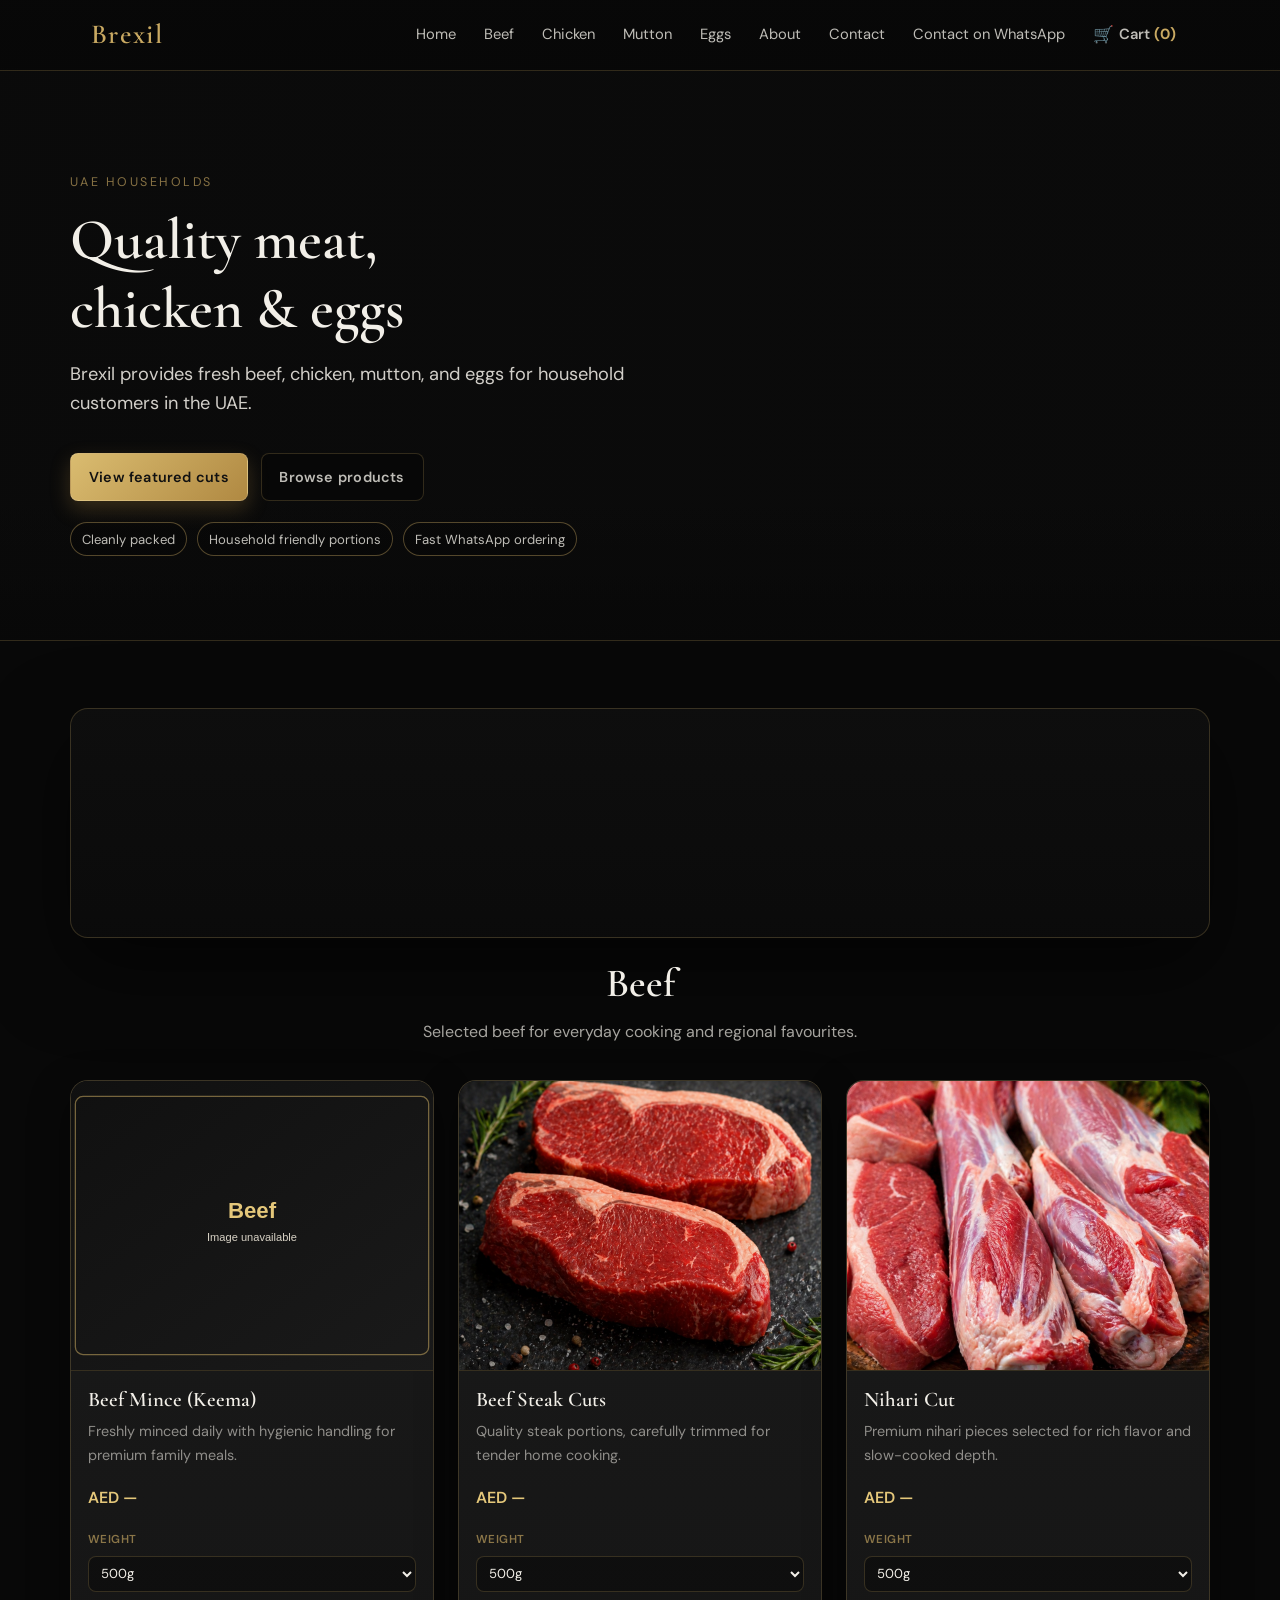
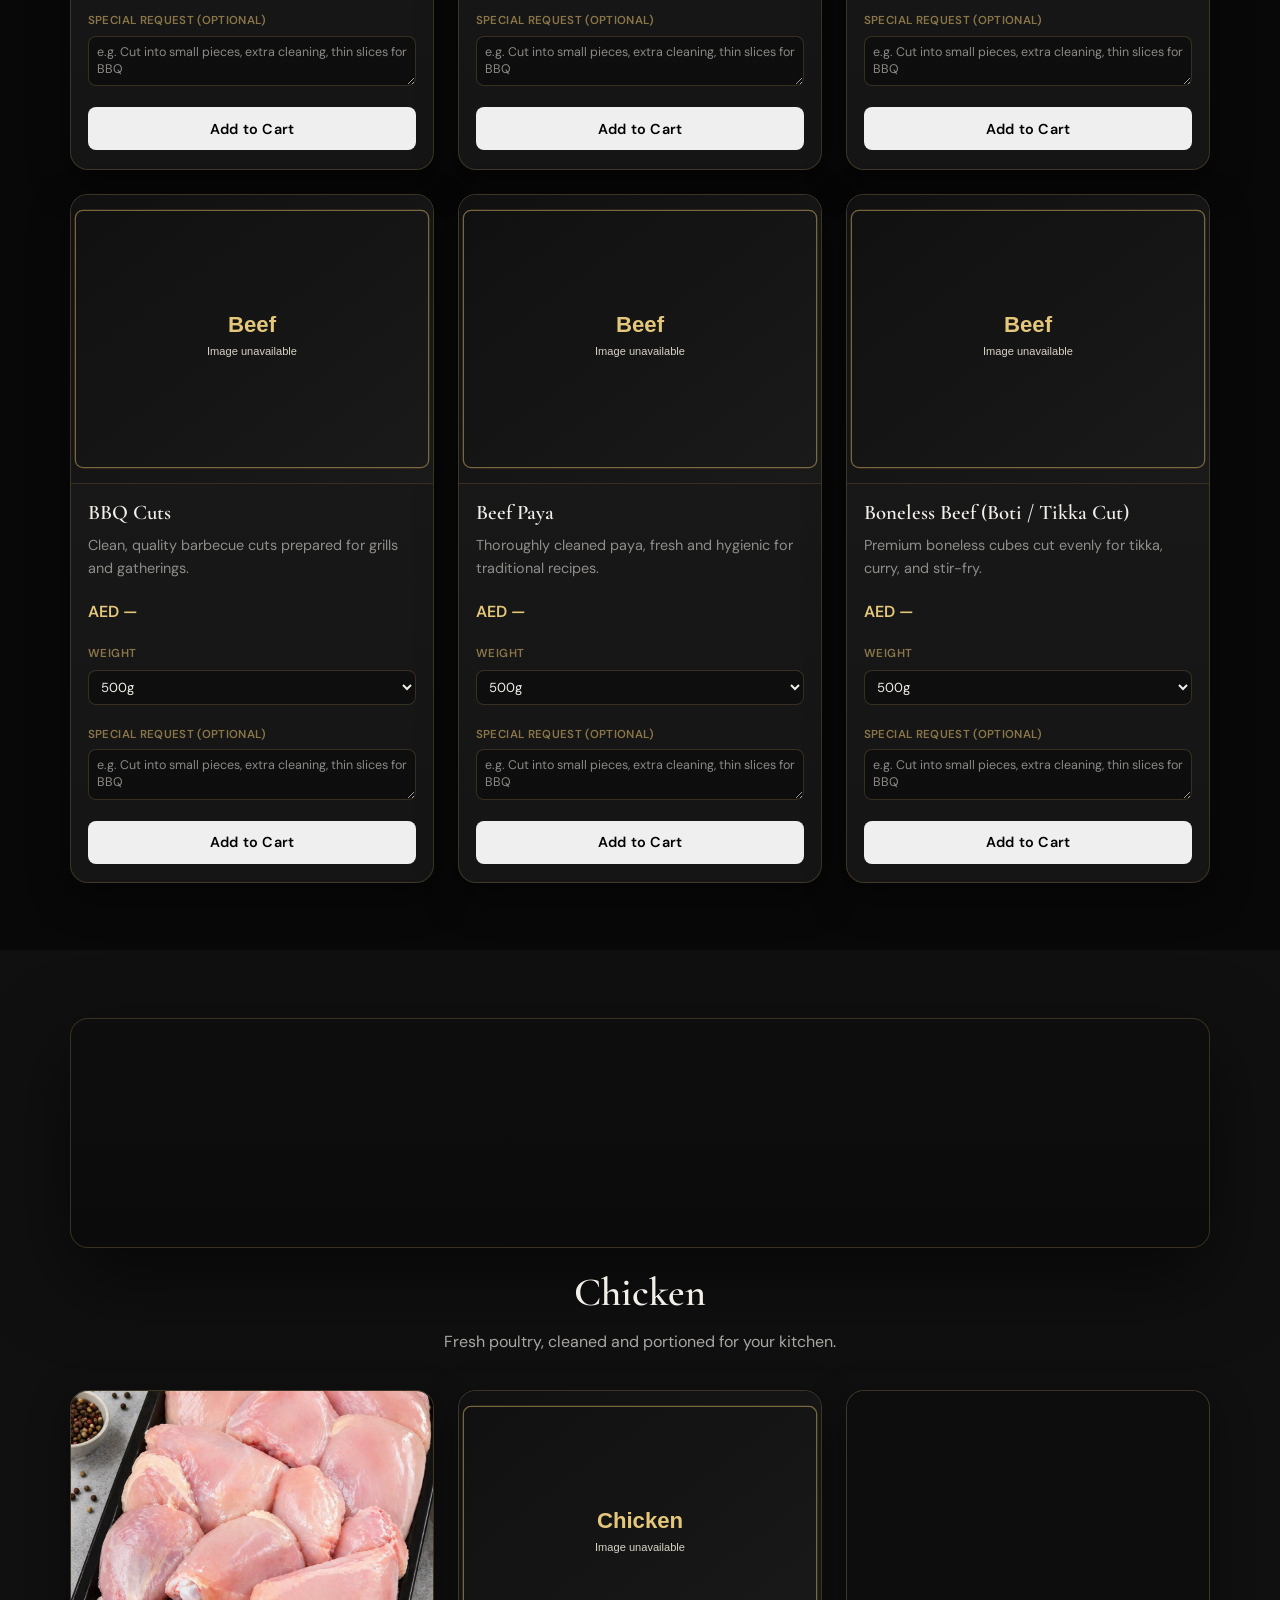
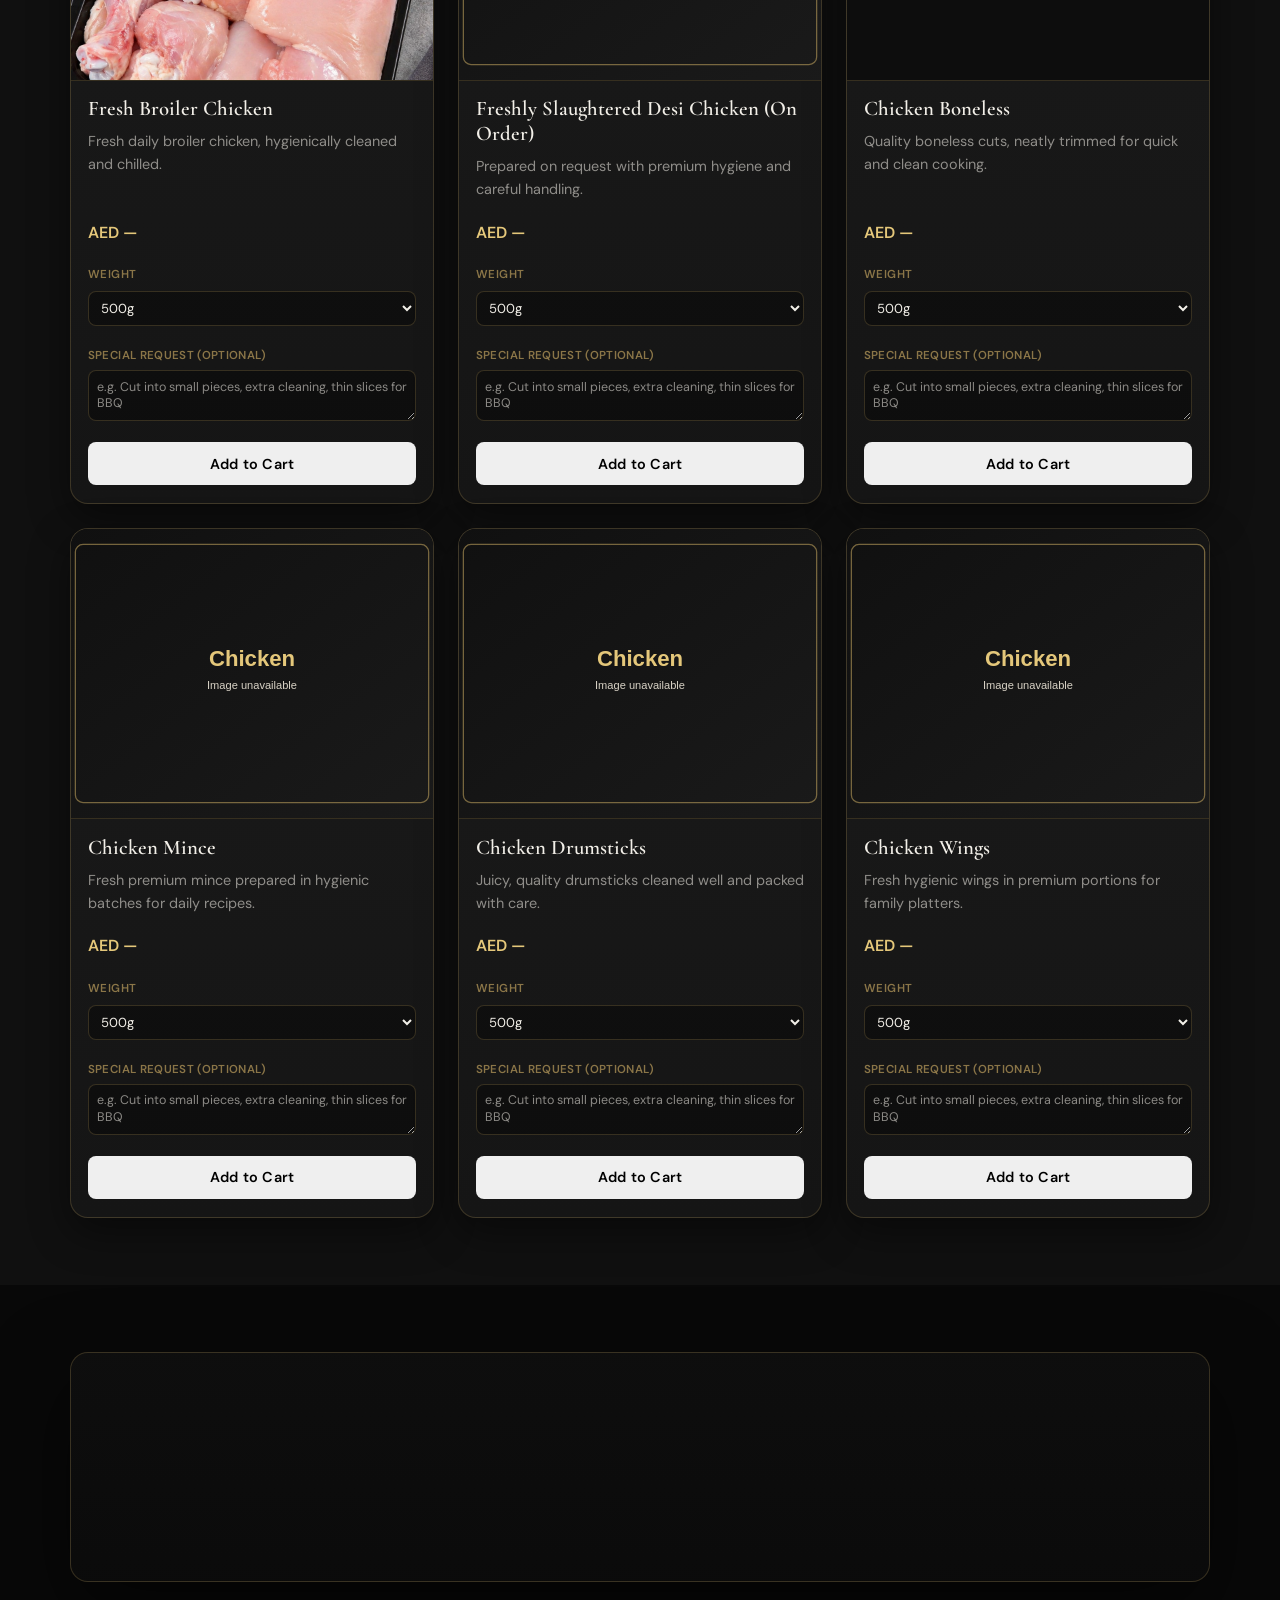
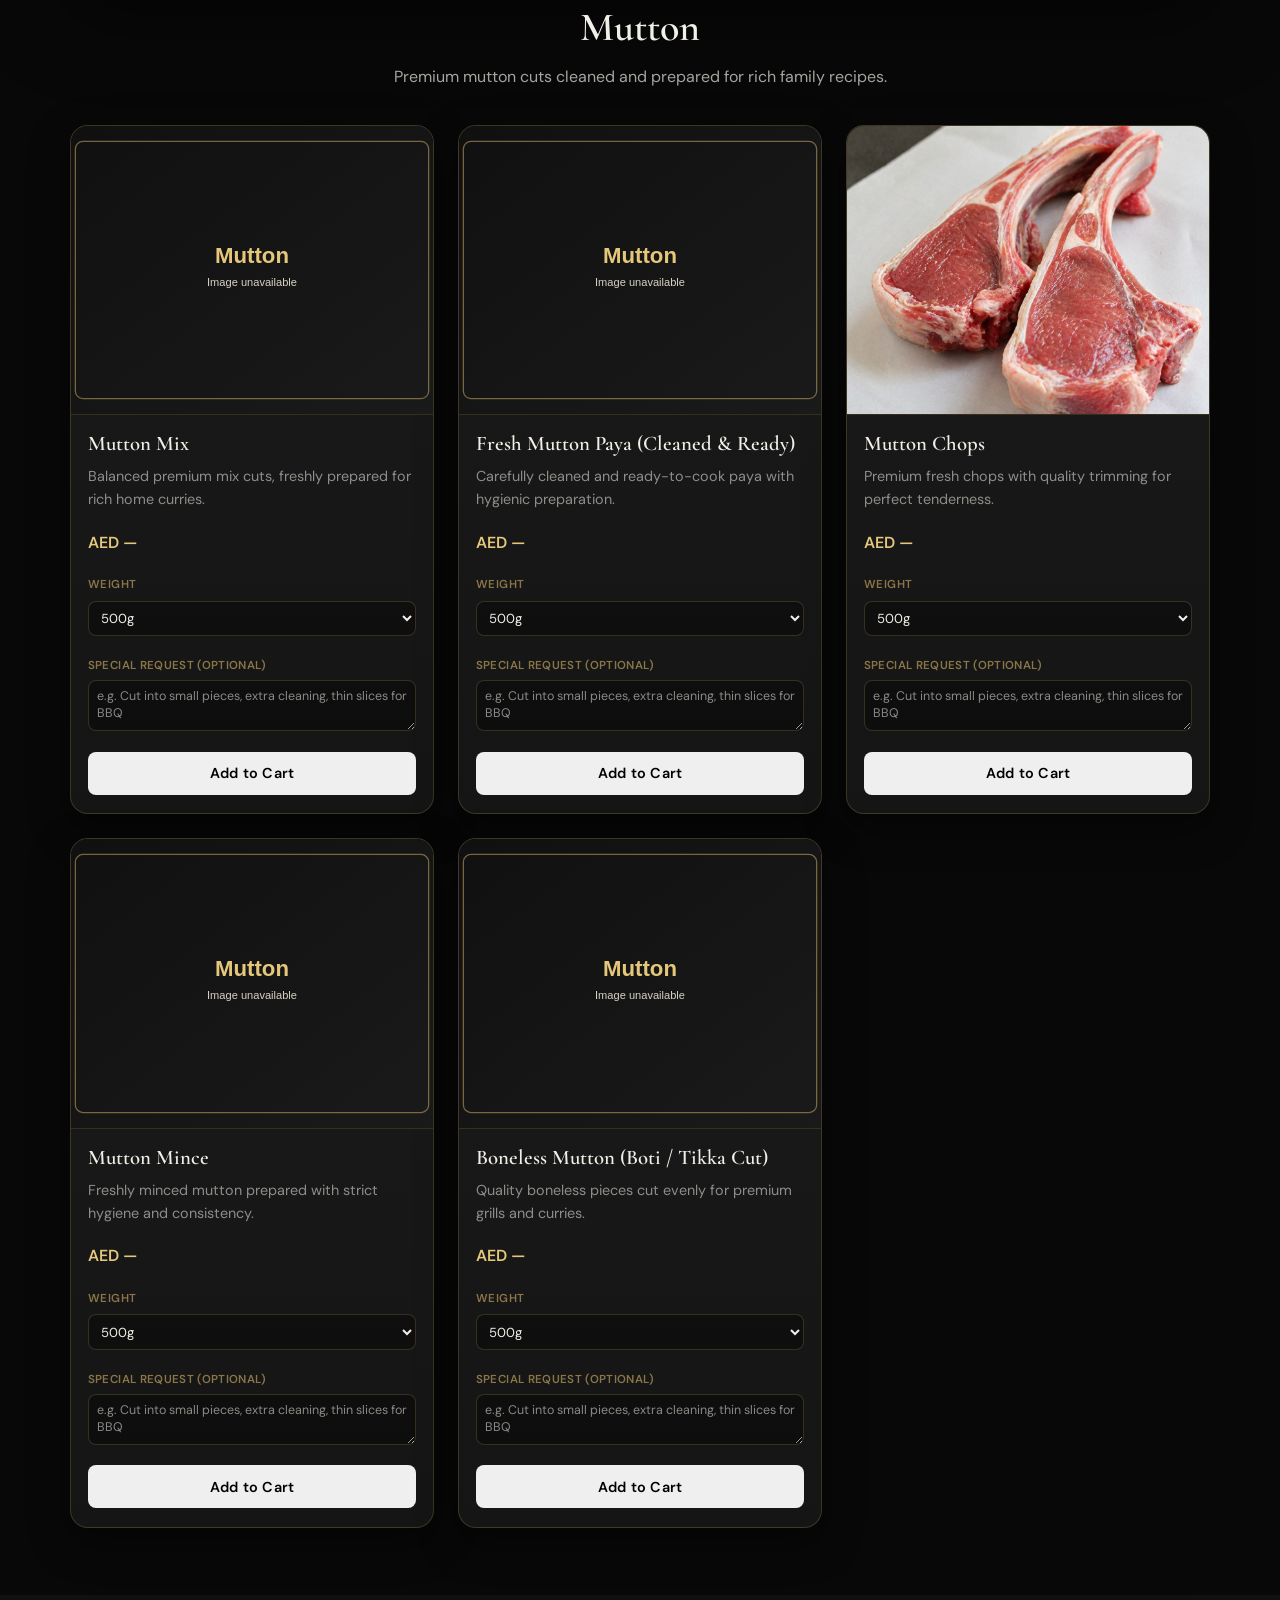
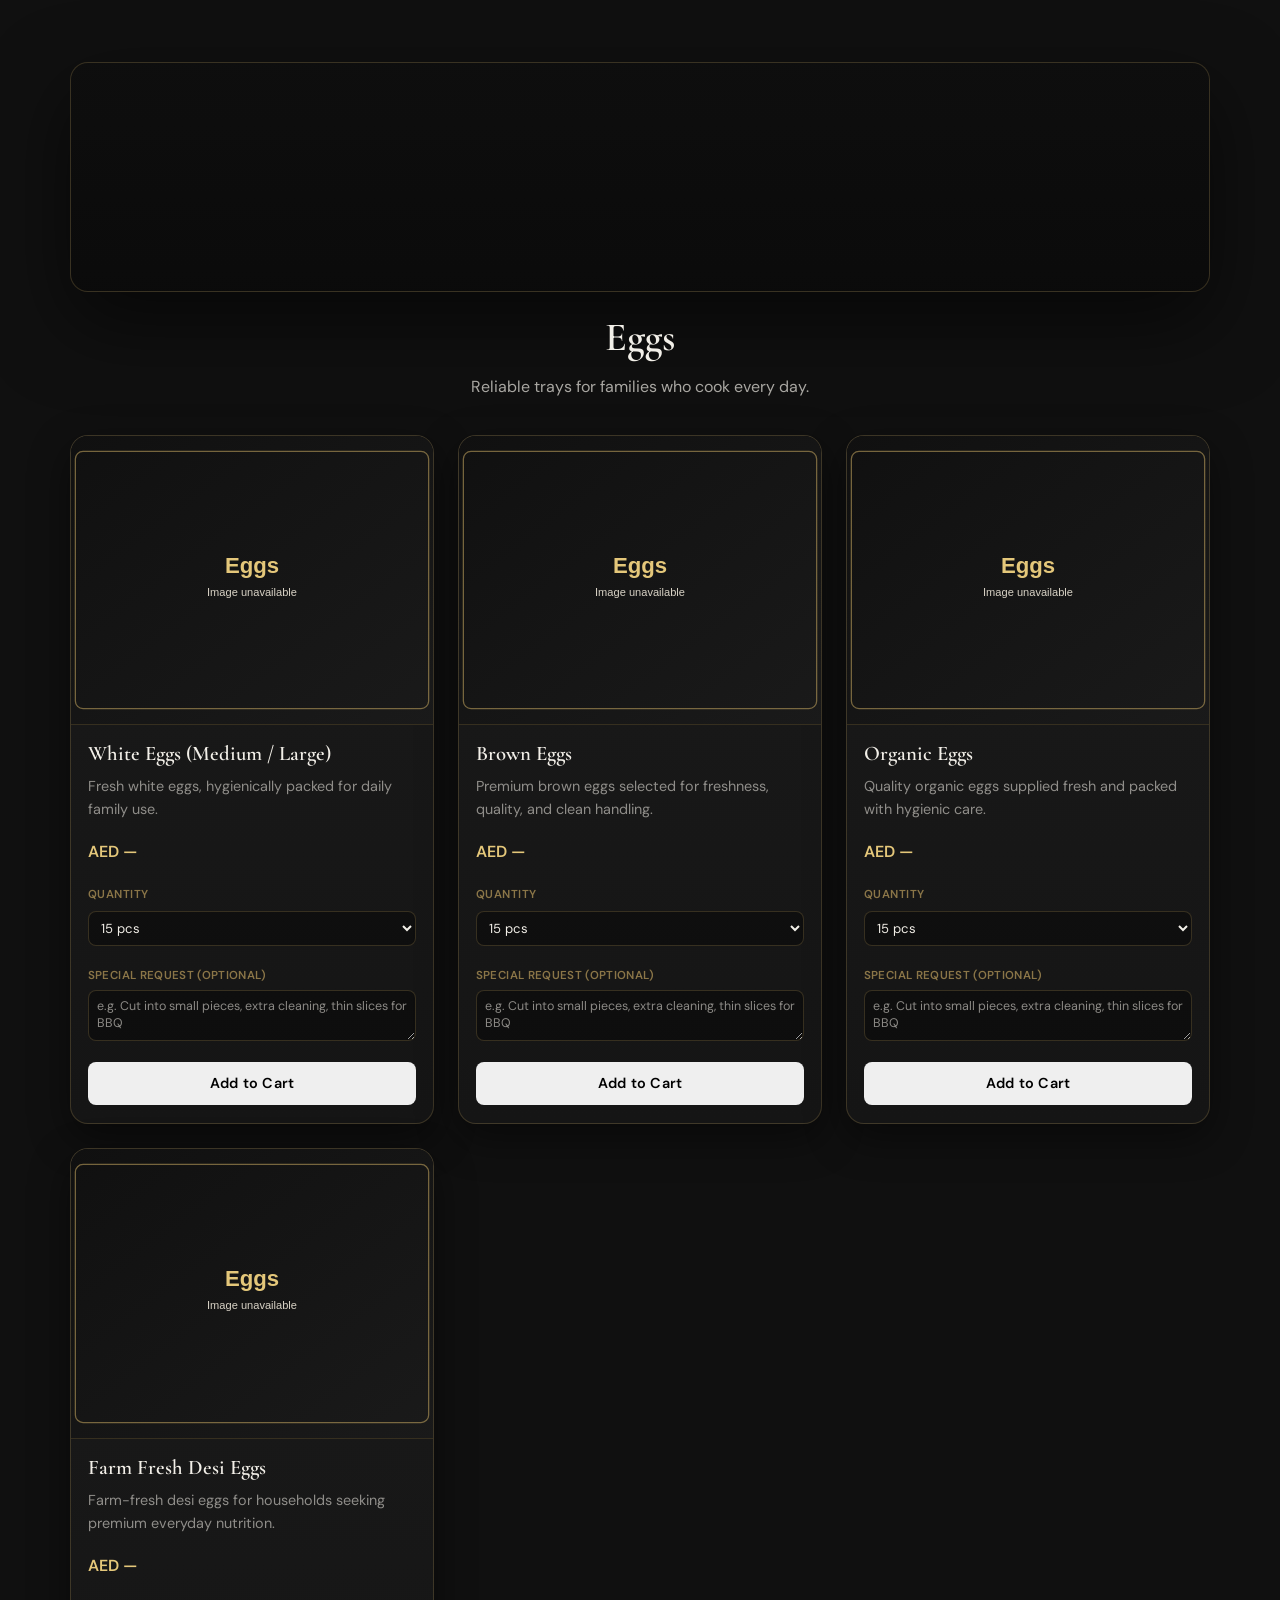
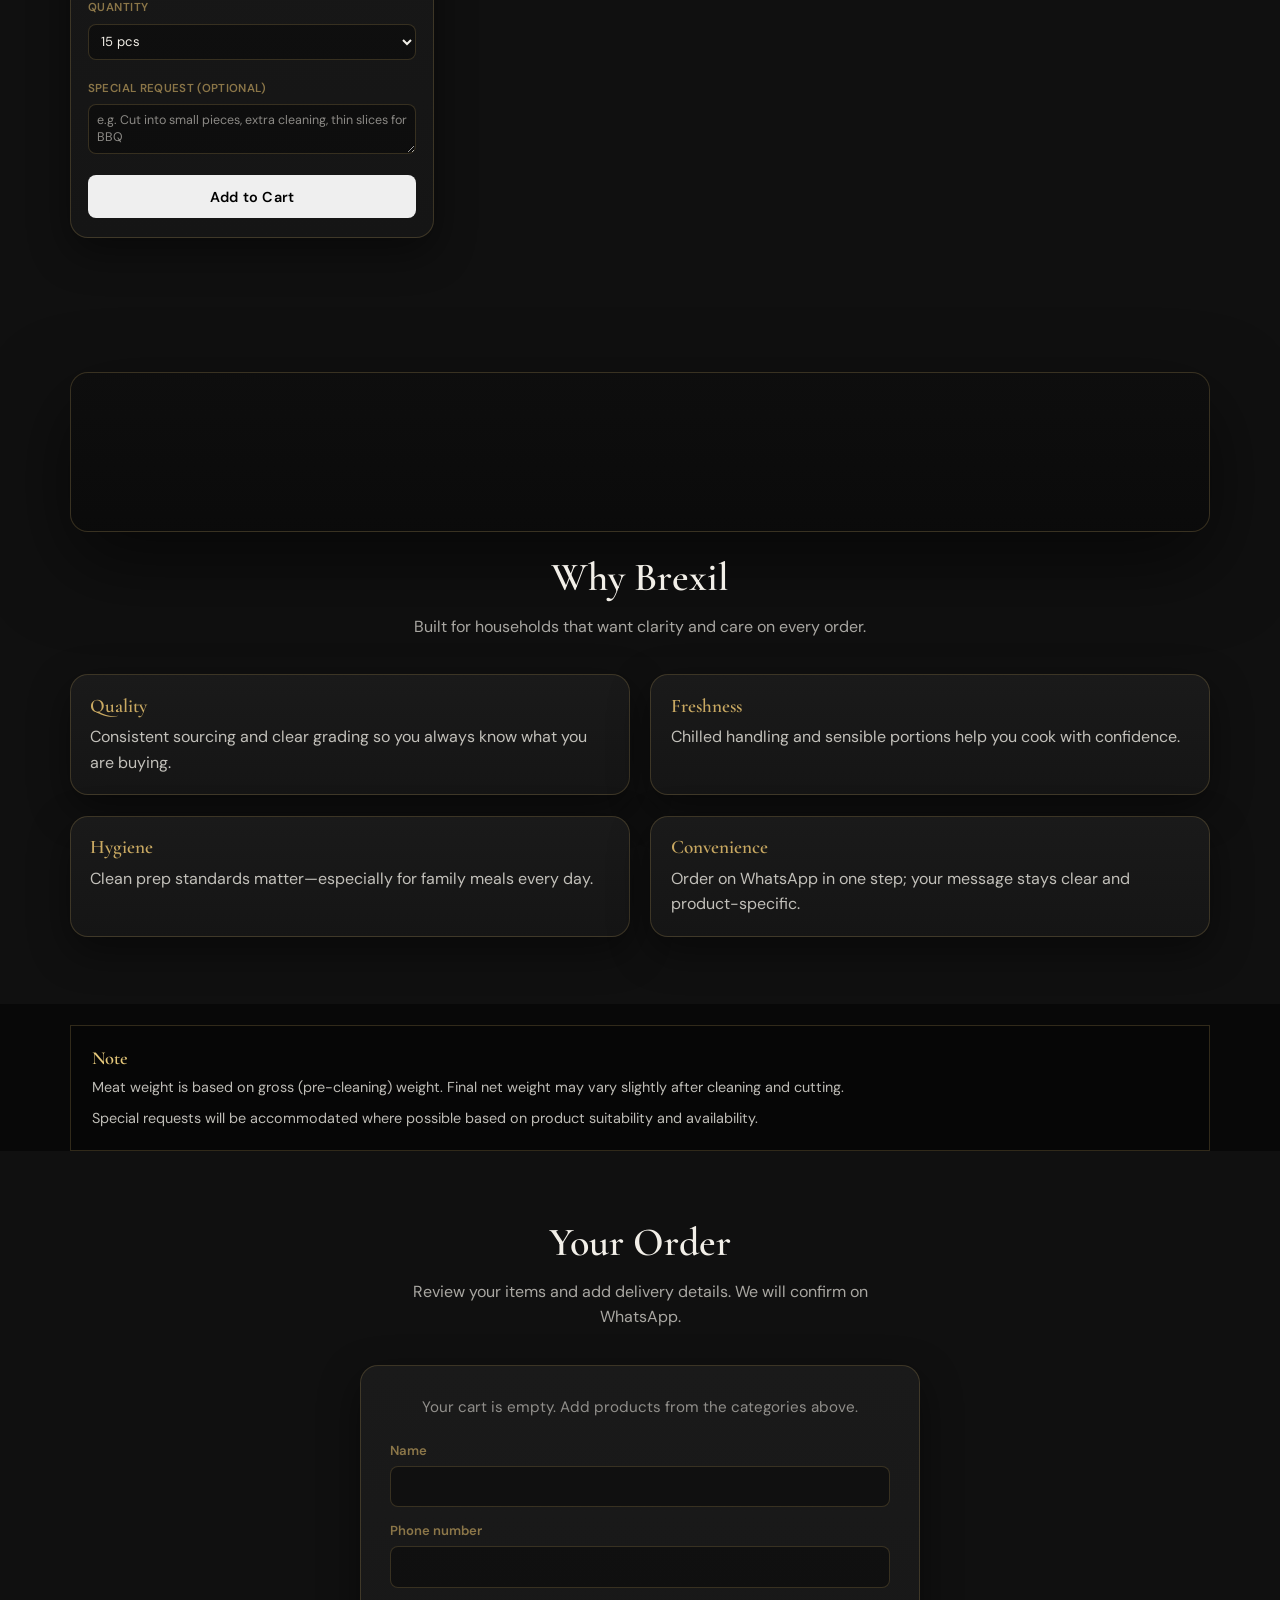
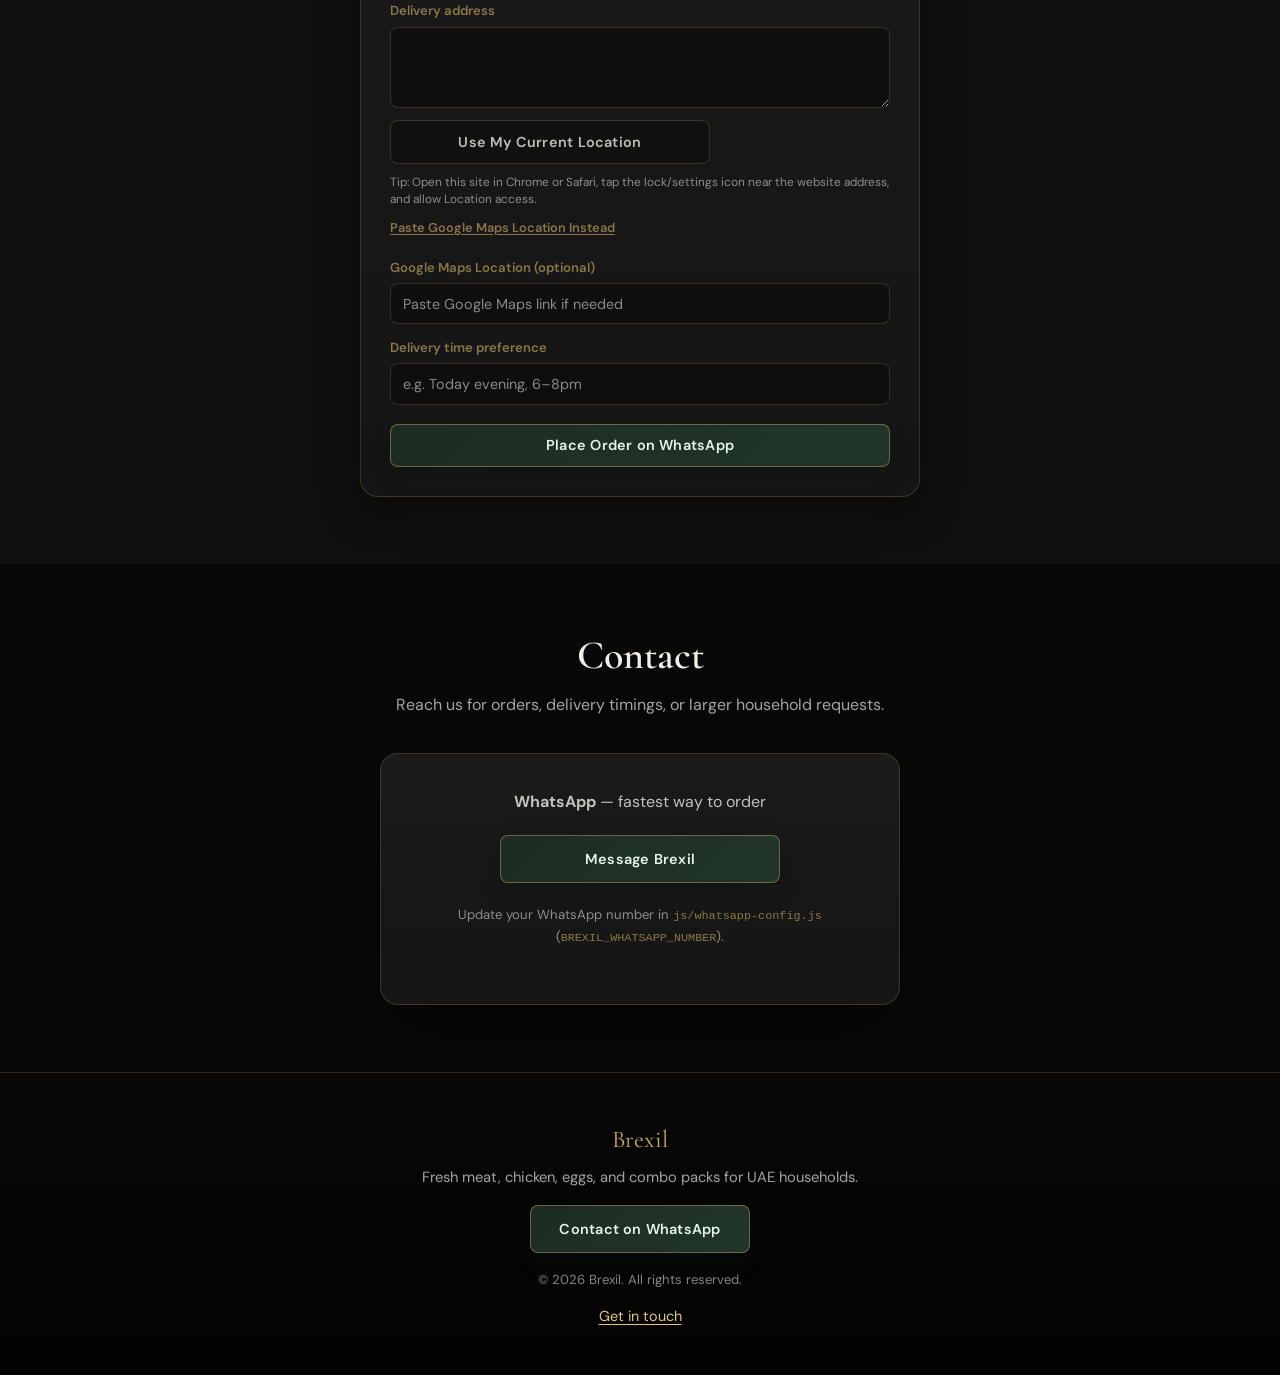
==== commit bce6253b: "Clean product card UI and move notes" ====
--- a/index.html
+++ b/index.html
@@ -108,6 +108,21 @@
             <p>Order on WhatsApp in one step; your message stays clear and product-specific.</p>
           </li>
         </ul>
+      </div>
+    </section>
+
+    <!-- Ordering Note -->
+    <section class="section order-note-section" aria-label="Ordering notes">
+      <div class="section-inner">
+        <div class="order-note-card">
+          <h3 class="order-note-title">Note</h3>
+          <p class="order-note-text">
+            Meat weight is based on gross (pre-cleaning) weight. Final net weight may vary slightly after cleaning and cutting.
+          </p>
+          <p class="order-note-text">
+            Special requests will be accommodated where possible based on product suitability and availability.
+          </p>
+        </div>
       </div>
     </section>
 
--- a/css/style.css
+++ b/css/style.css
@@ -566,14 +566,6 @@
   border-color: rgba(228, 199, 122, 0.55);
 }
 
-.product-qty-note {
-  margin: 0.15rem 0 0;
-  font-size: 0.64rem;
-  line-height: 1.35;
-  color: var(--color-muted);
-  font-style: italic;
-}
-
 .product-special-wrap {
   width: 100%;
   margin: 0 0 var(--space-sm);
@@ -616,14 +608,6 @@
   outline: none;
   border-color: rgba(228, 199, 122, 0.55);
   box-shadow: 0 0 0 1px rgba(201, 169, 98, 0.15);
-}
-
-.product-special-note {
-  margin: 0;
-  font-size: 0.62rem;
-  line-height: 1.4;
-  color: var(--color-muted);
-  font-style: italic;
 }
 
 .product-card-actions {
@@ -777,11 +761,6 @@
     font-size: 0.65rem;
   }
 
-  .product-qty-note {
-    font-size: 0.55rem;
-    line-height: 1.3;
-  }
-
   .product-qty-field-label {
     font-size: 0.6rem;
   }
@@ -805,10 +784,6 @@
 
   .product-special-label {
     font-size: 0.65rem;
-  }
-
-  .product-special-note {
-    font-size: 0.55rem;
   }
 
   .product-card .add-to-cart,
@@ -819,6 +794,37 @@
     line-height: 1.2;
     box-sizing: border-box;
   }
+}
+
+/* Shared ordering notes */
+.order-note-section {
+  padding-top: var(--space-md);
+  padding-bottom: 0;
+}
+
+.order-note-card {
+  border: 1px solid var(--color-border);
+  border-radius: var(--radius-md);
+  background: rgba(0, 0, 0, 0.2);
+  padding: var(--space-md);
+}
+
+.order-note-title {
+  margin: 0 0 0.45rem;
+  font-family: var(--font-serif);
+  font-size: 1.15rem;
+  color: var(--color-gold-bright);
+}
+
+.order-note-text {
+  margin: 0;
+  font-size: 0.9rem;
+  line-height: 1.55;
+  color: var(--color-text-soft);
+}
+
+.order-note-text + .order-note-text {
+  margin-top: 0.5rem;
 }
 
 /* About */
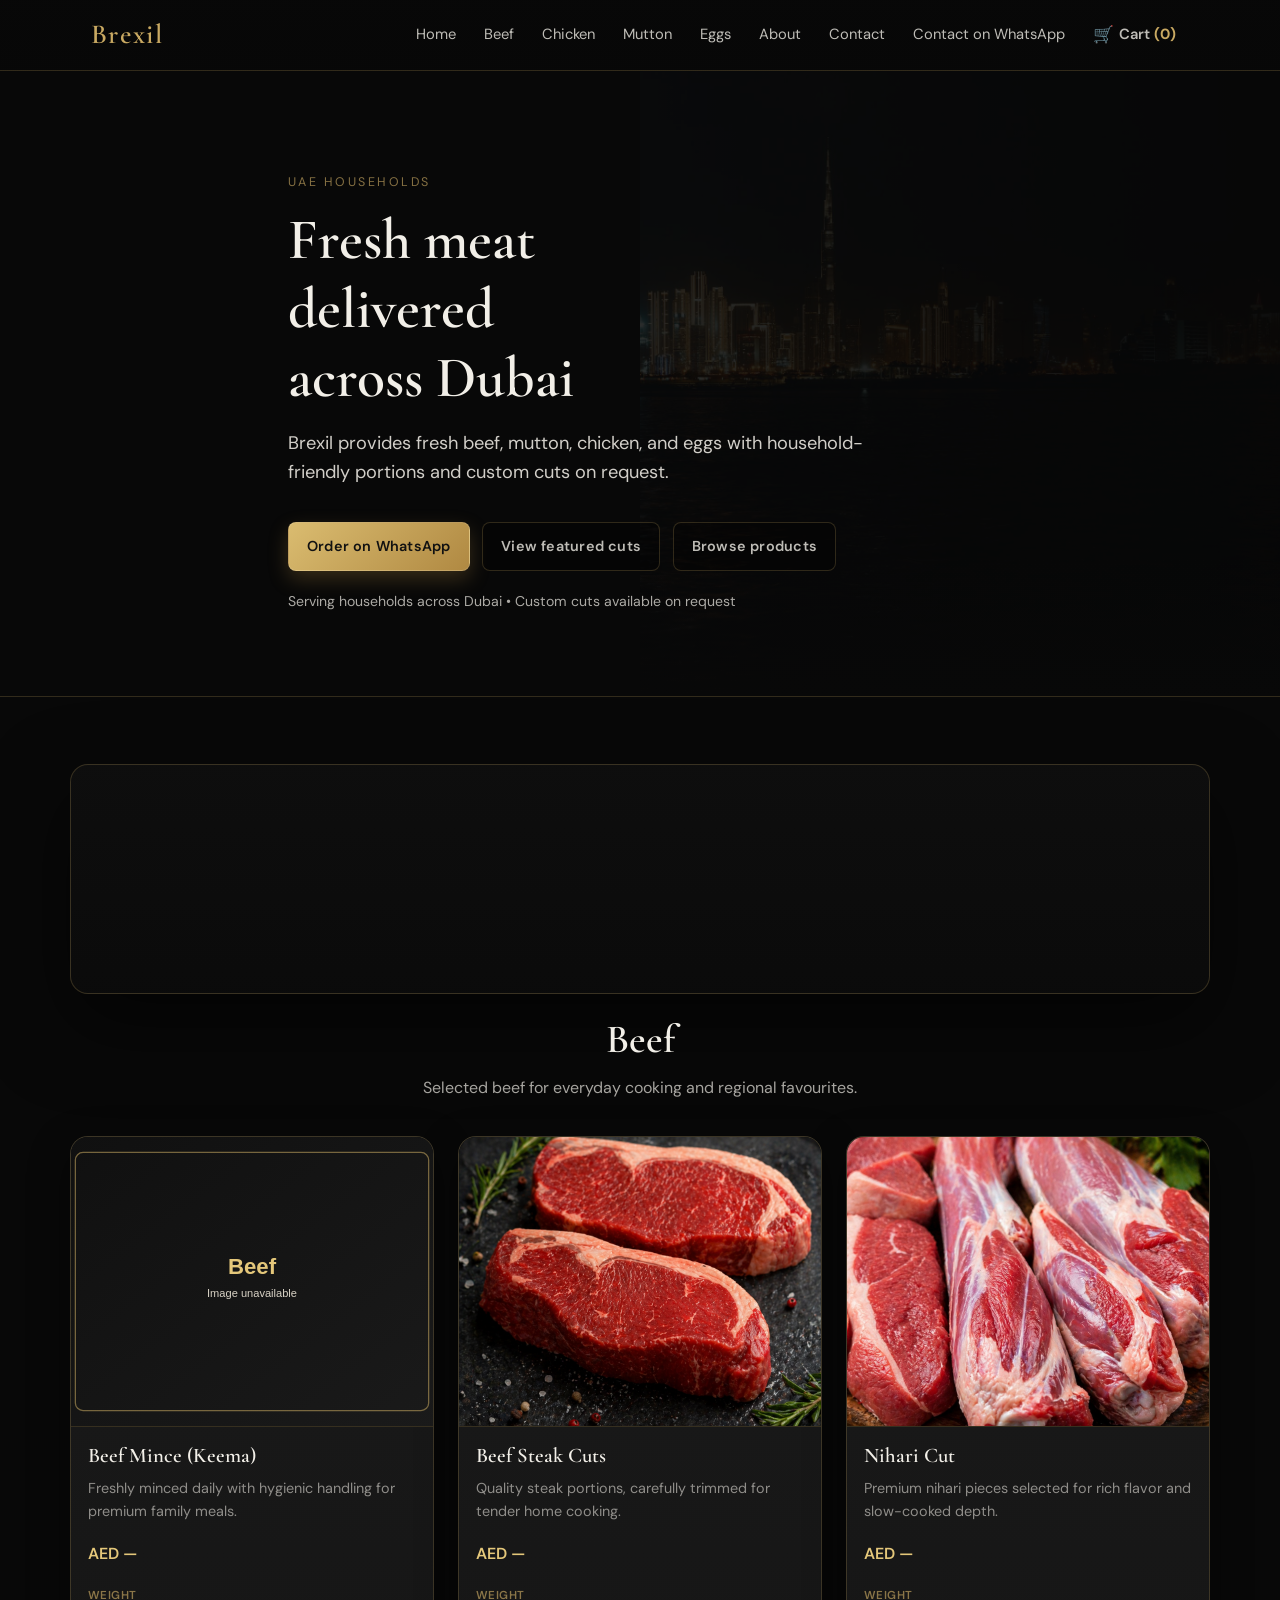
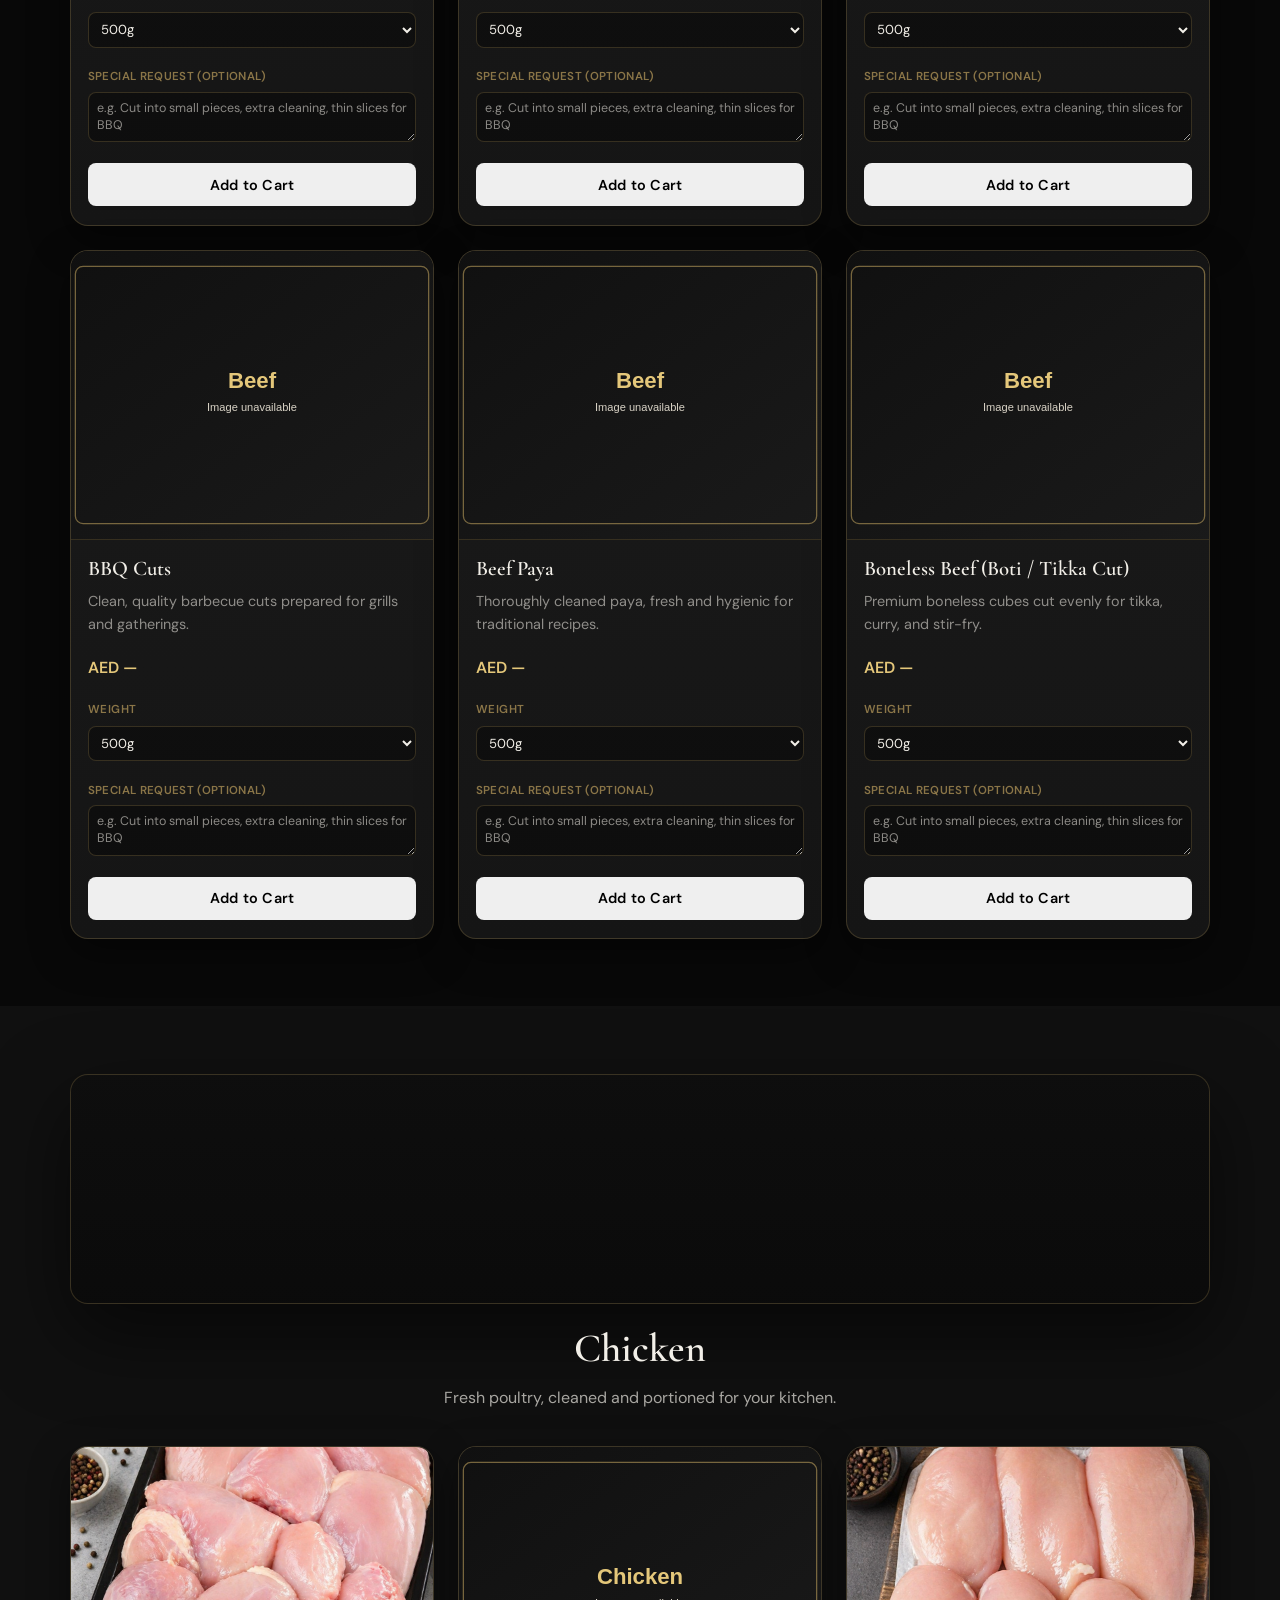
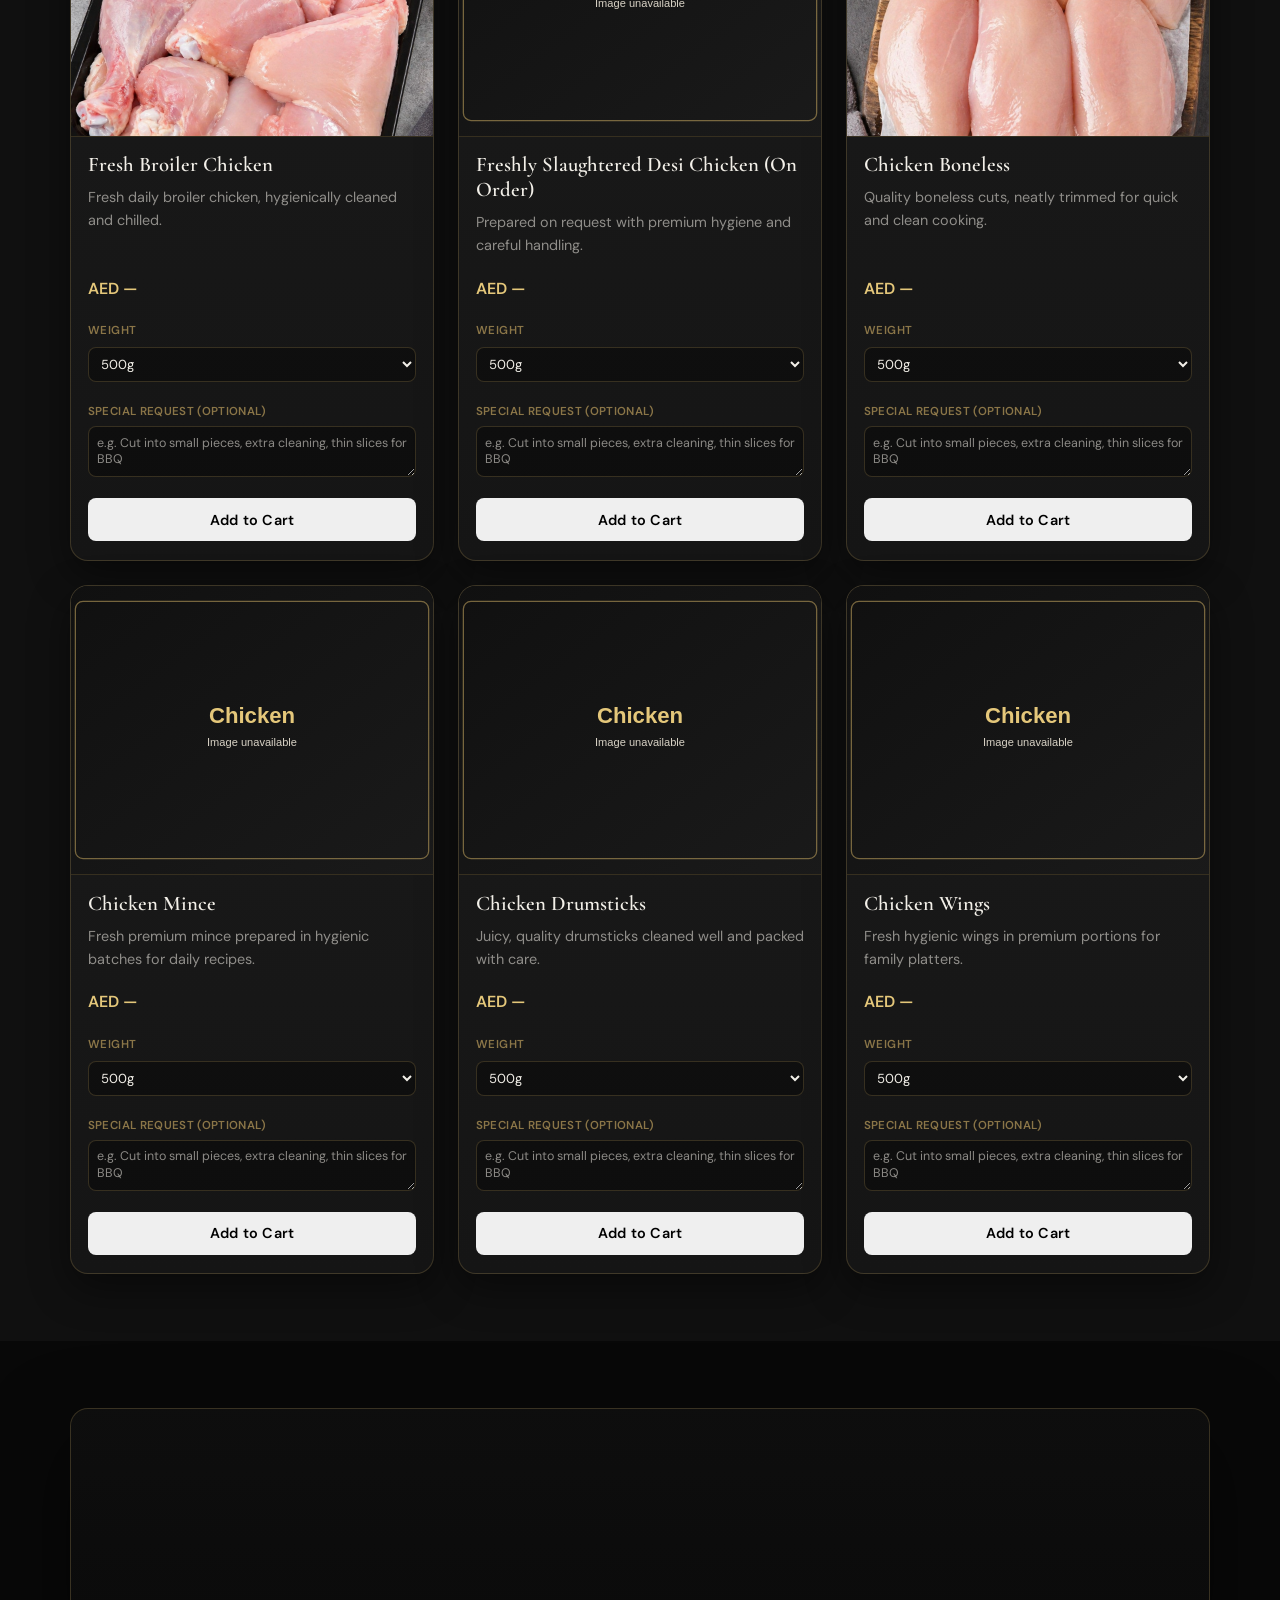
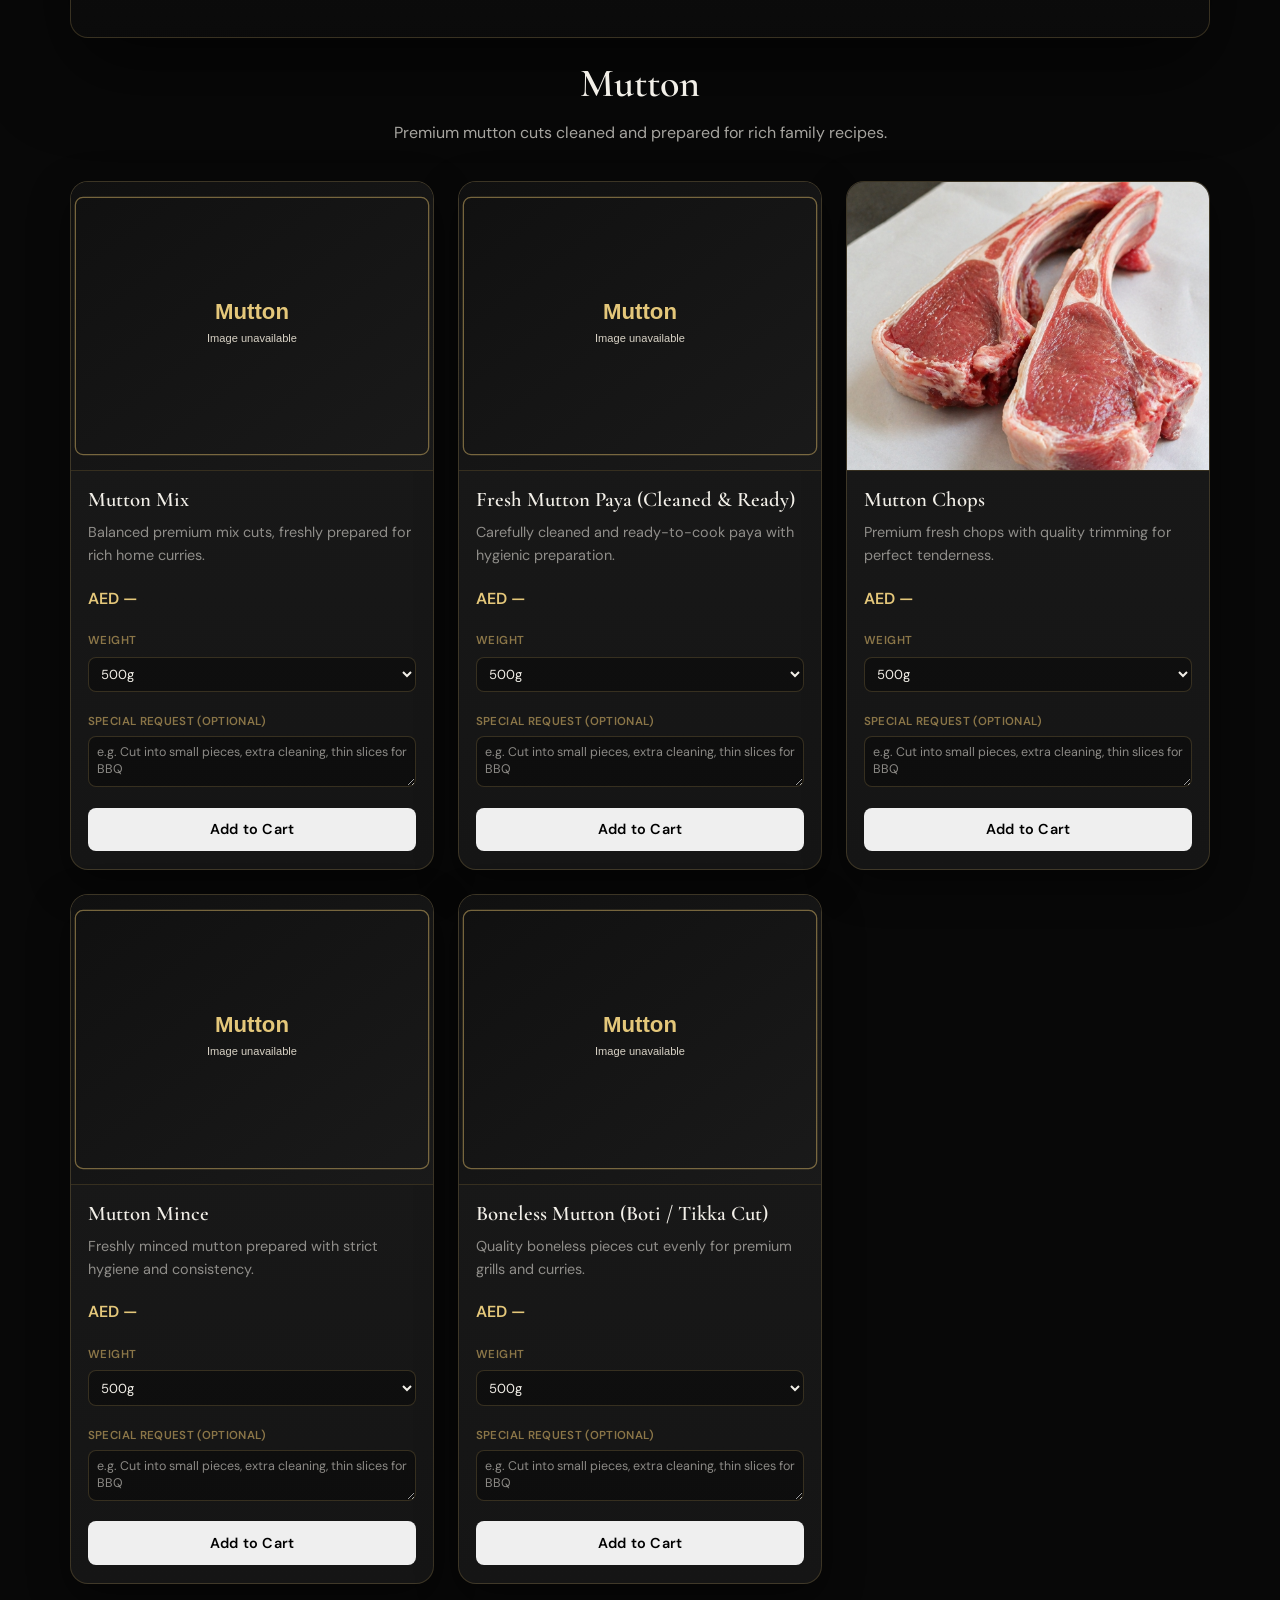
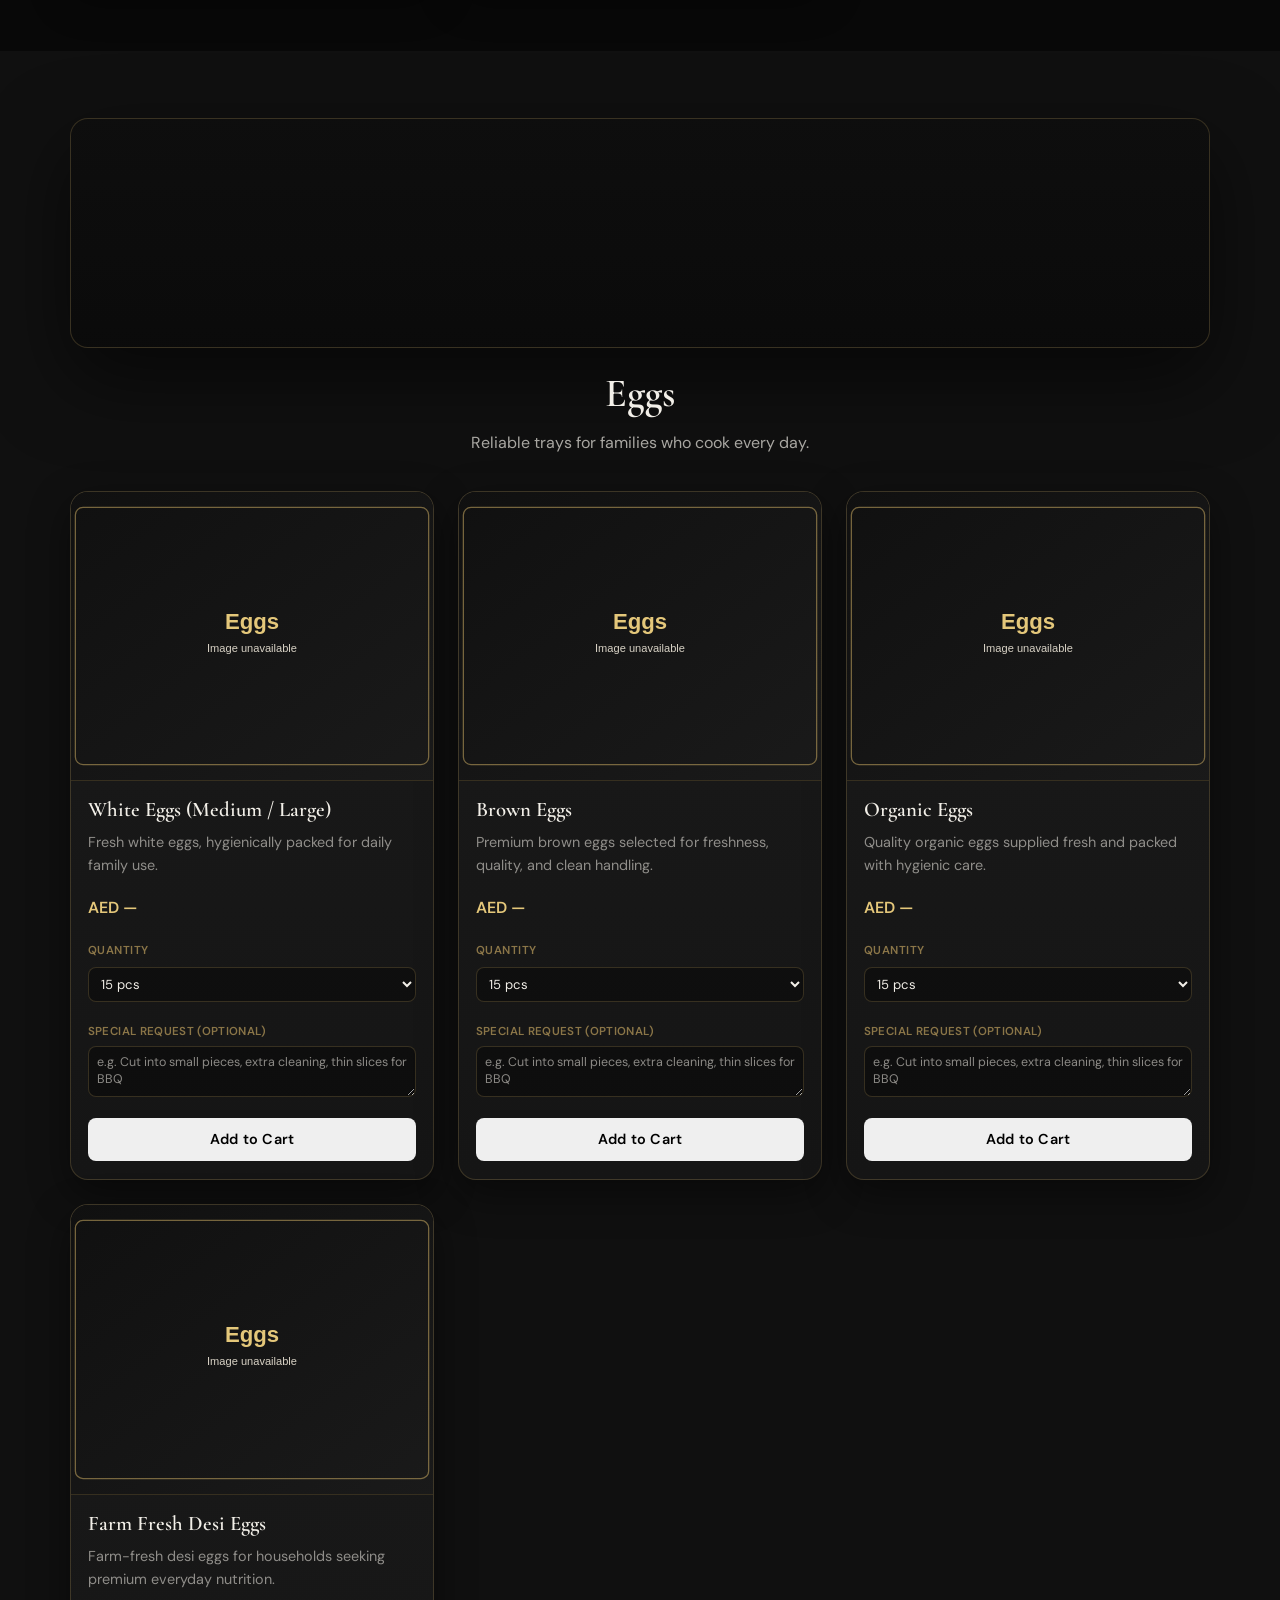
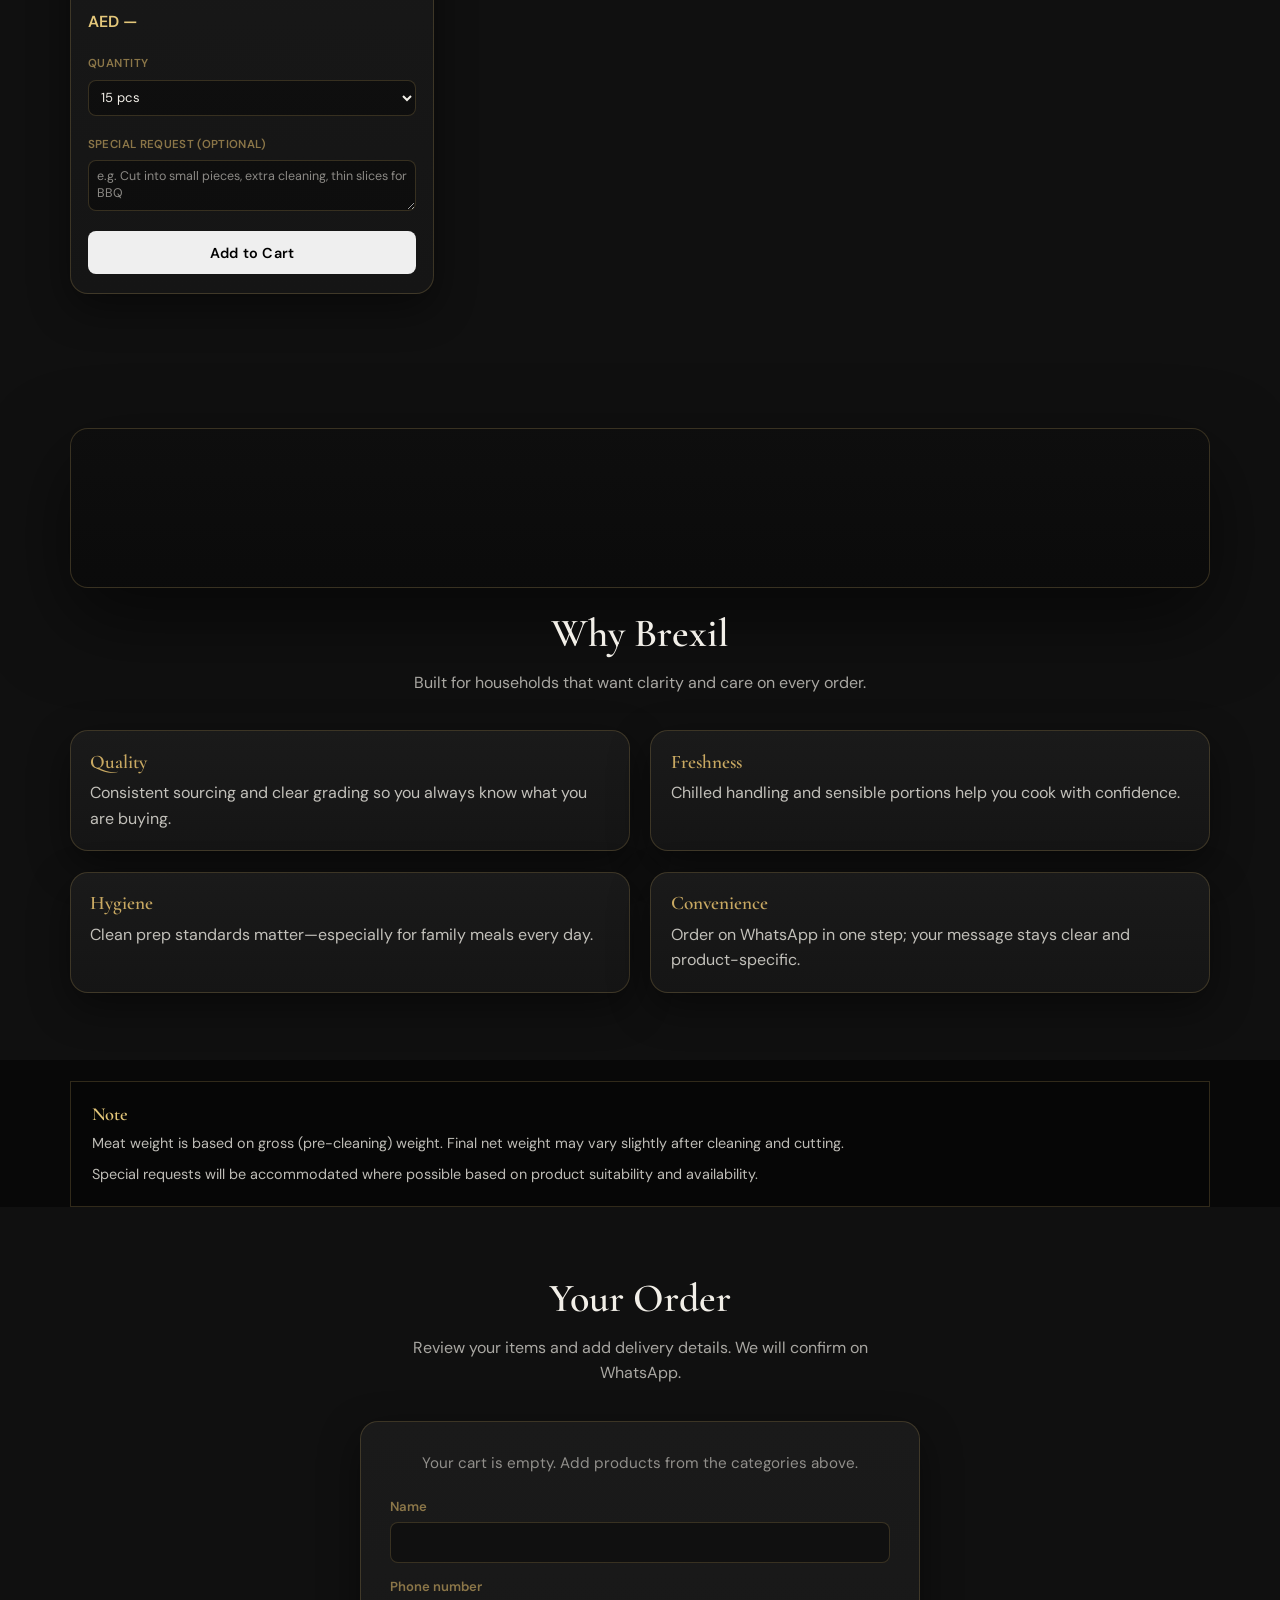
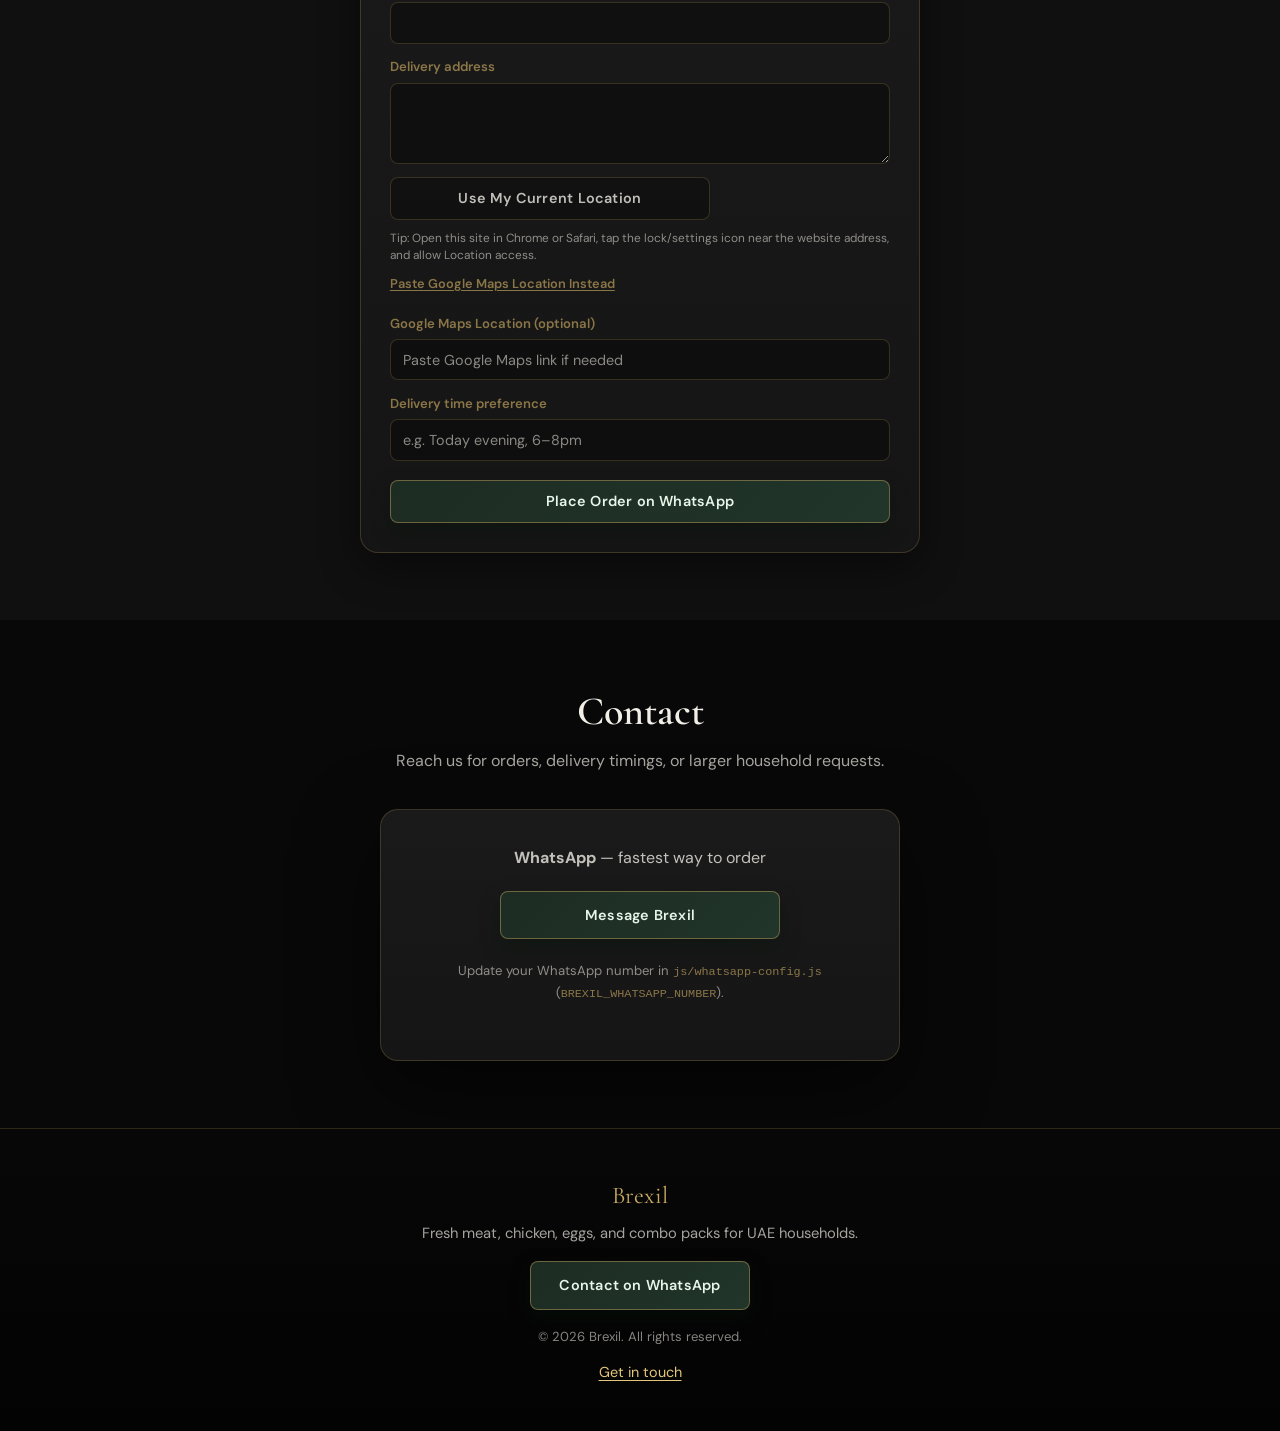
==== commit d1011e50: "Add Dubai skyline background to hero section" ====
--- a/index.html
+++ b/index.html
@@ -20,17 +20,14 @@
       <div class="hero__media" aria-hidden="true"></div>
       <div class="hero-inner">
         <p class="hero-eyebrow">UAE households</p>
-        <h1 id="hero-heading" class="hero-title">Quality meat, chicken &amp; eggs</h1>
-        <p class="hero-lead">Brexil provides fresh beef, chicken, mutton, and eggs for household customers in the UAE.</p>
+        <h1 id="hero-heading" class="hero-title">Fresh meat delivered across Dubai</h1>
+        <p class="hero-lead">Brexil provides fresh beef, mutton, chicken, and eggs with household-friendly portions and custom cuts on request.</p>
         <div class="hero-actions">
-          <a class="btn btn-primary" href="#mutton">View featured cuts</a>
+          <a class="btn btn-primary" href="#" data-brexil-whatsapp="general">Order on WhatsApp</a>
+          <a class="btn btn-ghost" href="#mutton">View featured cuts</a>
           <a class="btn btn-ghost" href="#beef">Browse products</a>
         </div>
-        <ul class="hero-points" aria-label="Brexil highlights">
-          <li>Cleanly packed</li>
-          <li>Household friendly portions</li>
-          <li>Fast WhatsApp ordering</li>
-        </ul>
+        <p class="hero-trust">Serving households across Dubai • Custom cuts available on request</p>
       </div>
     </section>
 
--- a/css/style.css
+++ b/css/style.css
@@ -281,13 +281,25 @@
 
 .hero__media {
   position: absolute;
+  top: 0;
+  right: 0;
+  width: 50%;
+  height: 100%;
+  z-index: 0;
+  background-image: url("../assets/images/dubai-skyline.jpg") !important;
+  background-size: cover;
+  background-position: center right;
+  background-repeat: no-repeat;
+  opacity: 0.15;
+  pointer-events: none;
+}
+
+.hero__media::after {
+  content: "";
+  position: absolute;
   inset: 0;
-  z-index: 0;
-  background-color: #0d0d0d;
-  background-size: cover;
-  background-position: center;
-  background-repeat: no-repeat;
   pointer-events: none;
+  background: linear-gradient(to left, rgba(0, 0, 0, 0.8), transparent);
 }
 
 .hero-inner {
@@ -296,6 +308,7 @@
   max-width: var(--max-w);
   margin: 0 auto;
   padding: clamp(1rem, 2.4vw, 1.8rem) 0;
+  max-width: min(100%, 44rem);
 }
 
 .hero-eyebrow {
@@ -315,7 +328,7 @@
 
 .hero-lead {
   font-size: clamp(1rem, 2.1vw, 1.14rem);
-  max-width: min(40rem, 100%);
+  max-width: min(38rem, 100%);
   margin-bottom: var(--space-lg);
   color: rgba(242, 239, 232, 0.86);
 }
@@ -327,22 +340,31 @@
   margin-bottom: var(--space-md);
 }
 
-.hero-points {
-  list-style: none;
+.hero-trust {
   margin: 0;
-  padding: 0;
-  display: flex;
-  flex-wrap: wrap;
-  gap: 0.6rem;
-}
-
-.hero-points li {
-  padding: 0.35rem 0.7rem;
-  border-radius: 999px;
-  border: 1px solid rgba(201, 169, 98, 0.4);
-  background: rgba(8, 8, 8, 0.45);
-  color: var(--color-text-soft);
-  font-size: 0.82rem;
+  font-size: 0.88rem;
+  line-height: 1.5;
+  color: rgba(242, 239, 232, 0.7);
+}
+
+.hero_media {
+  position: absolute;
+  top: 0;
+  right: 0;
+  width: 50%;
+  height: 100%;
+  background-image: url("../assets/images/dubai-skyline.jpg");
+  background-size: cover;
+  background-position: center right;
+  opacity: 0.15;
+  pointer-events: none;
+}
+
+.hero_media::after {
+  content: "";
+  position: absolute;
+  inset: 0;
+  background: linear-gradient(to left, rgba(0, 0, 0, 0.8), transparent);
 }
 
 /* ----- Sections ----- */
@@ -1246,16 +1268,19 @@
     width: 100%;
   }
 
-  .hero-points {
-    gap: 0.45rem;
-  }
-
-  .hero-points li {
-    font-size: 0.78rem;
+  .hero-trust {
+    font-size: 0.8rem;
   }
 
   .section-banner {
     min-height: 170px;
+  }
+}
+
+@media (max-width: 768px) {
+  .hero__media,
+  .hero_media {
+    display: none;
   }
 }
 /* FORCE MOBILE PRODUCT GRID - 2 CARDS PER ROW */
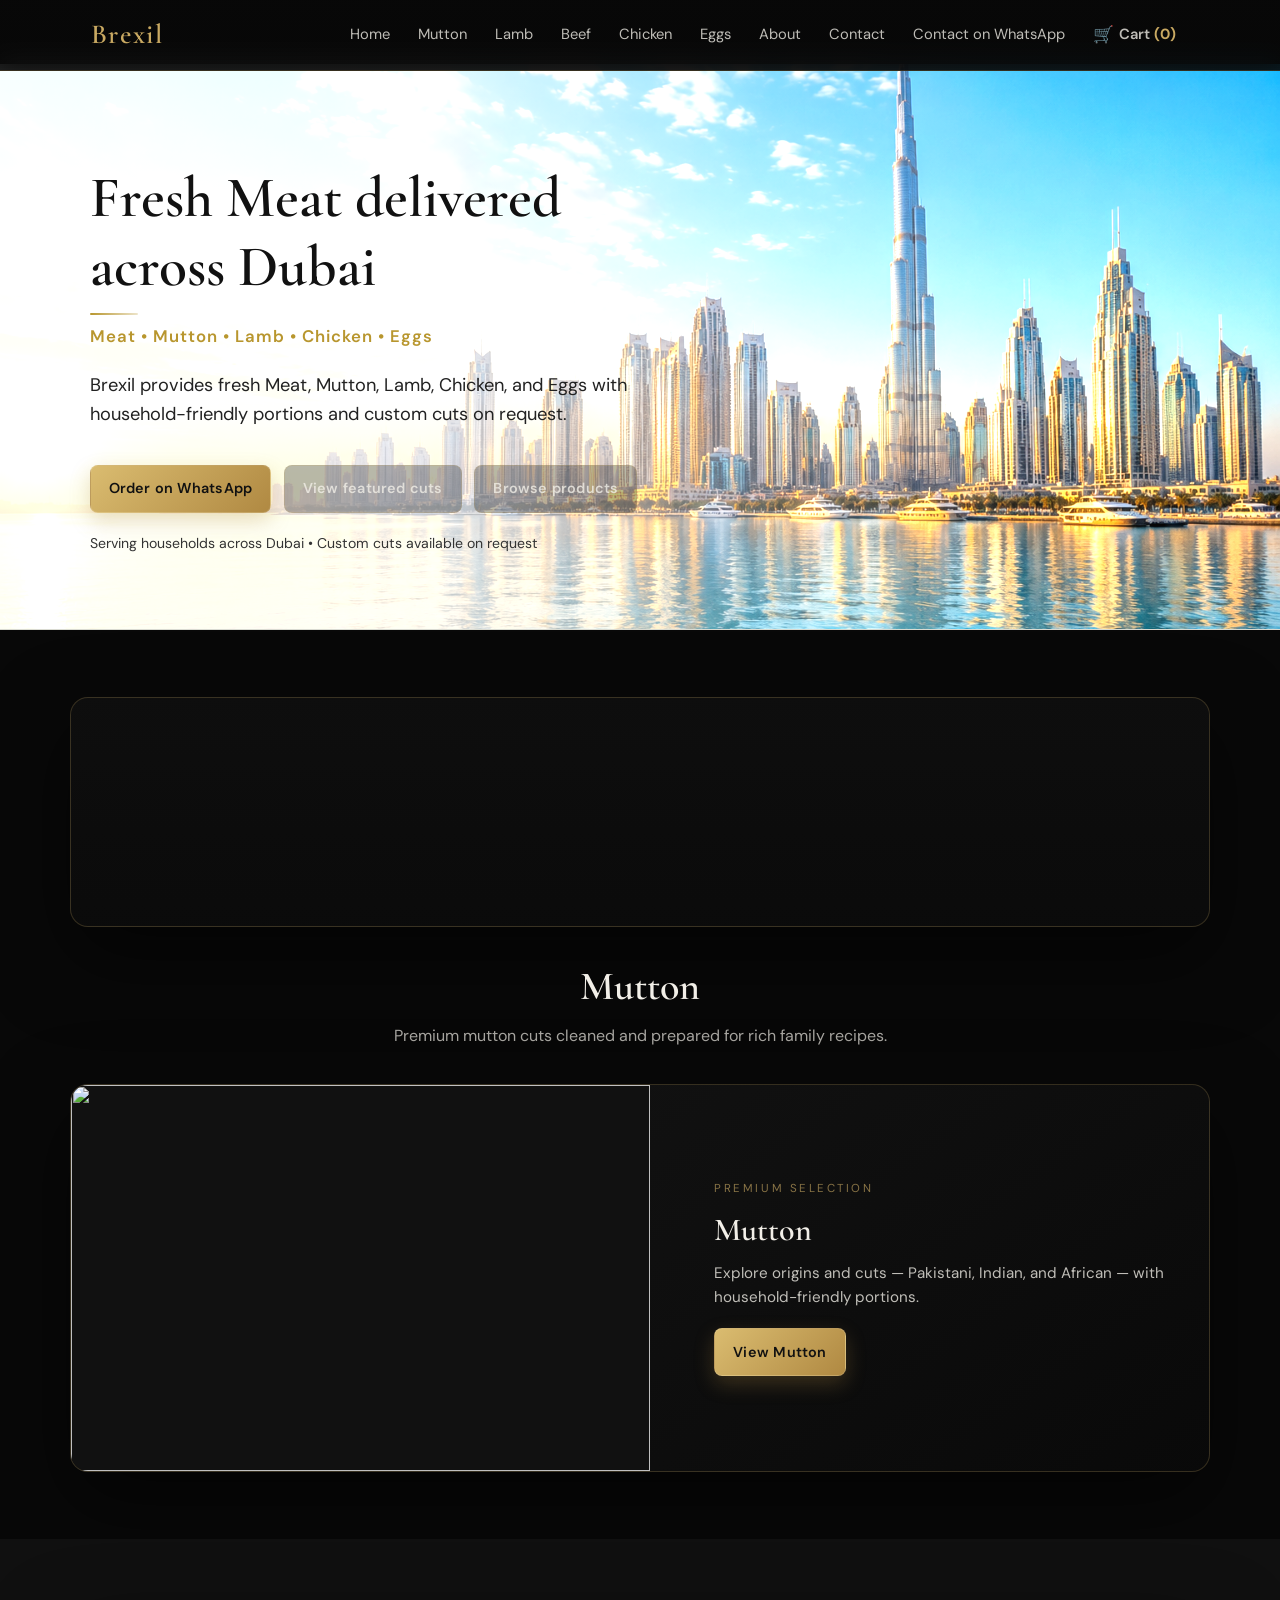
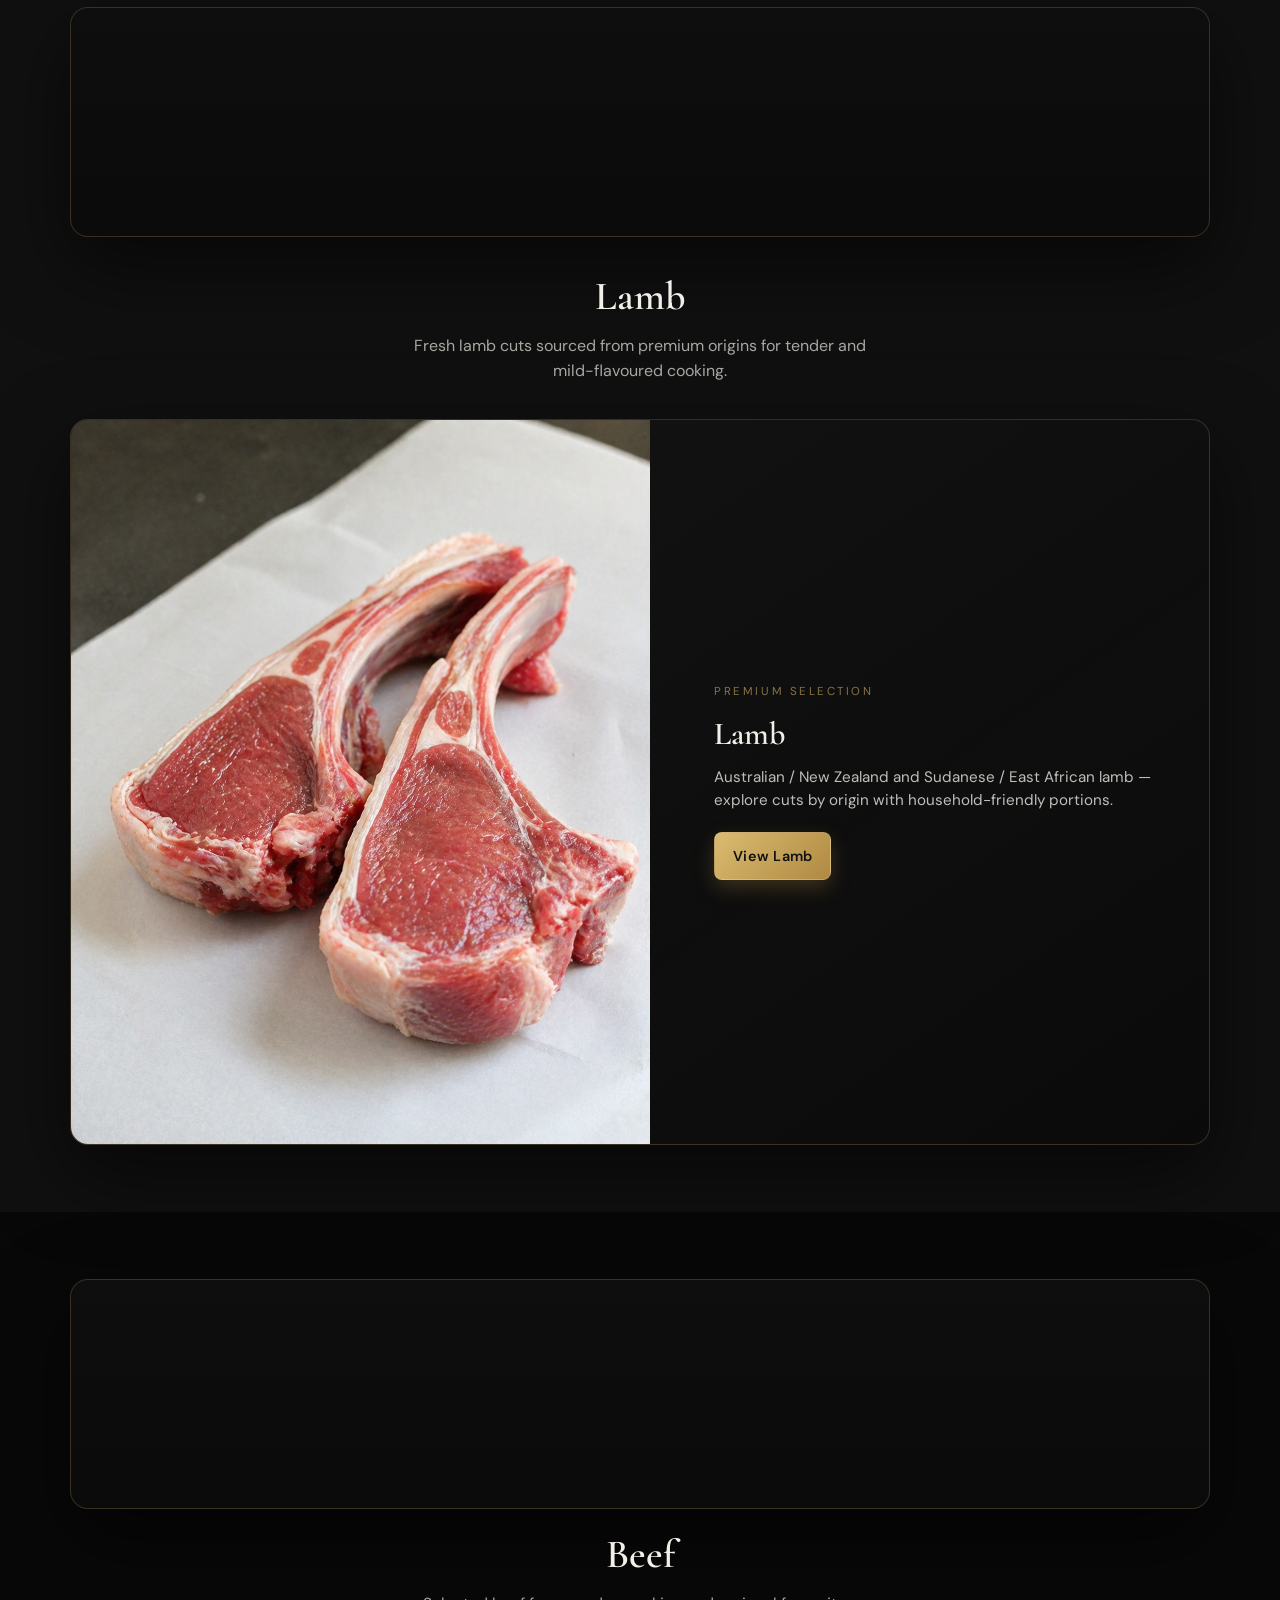
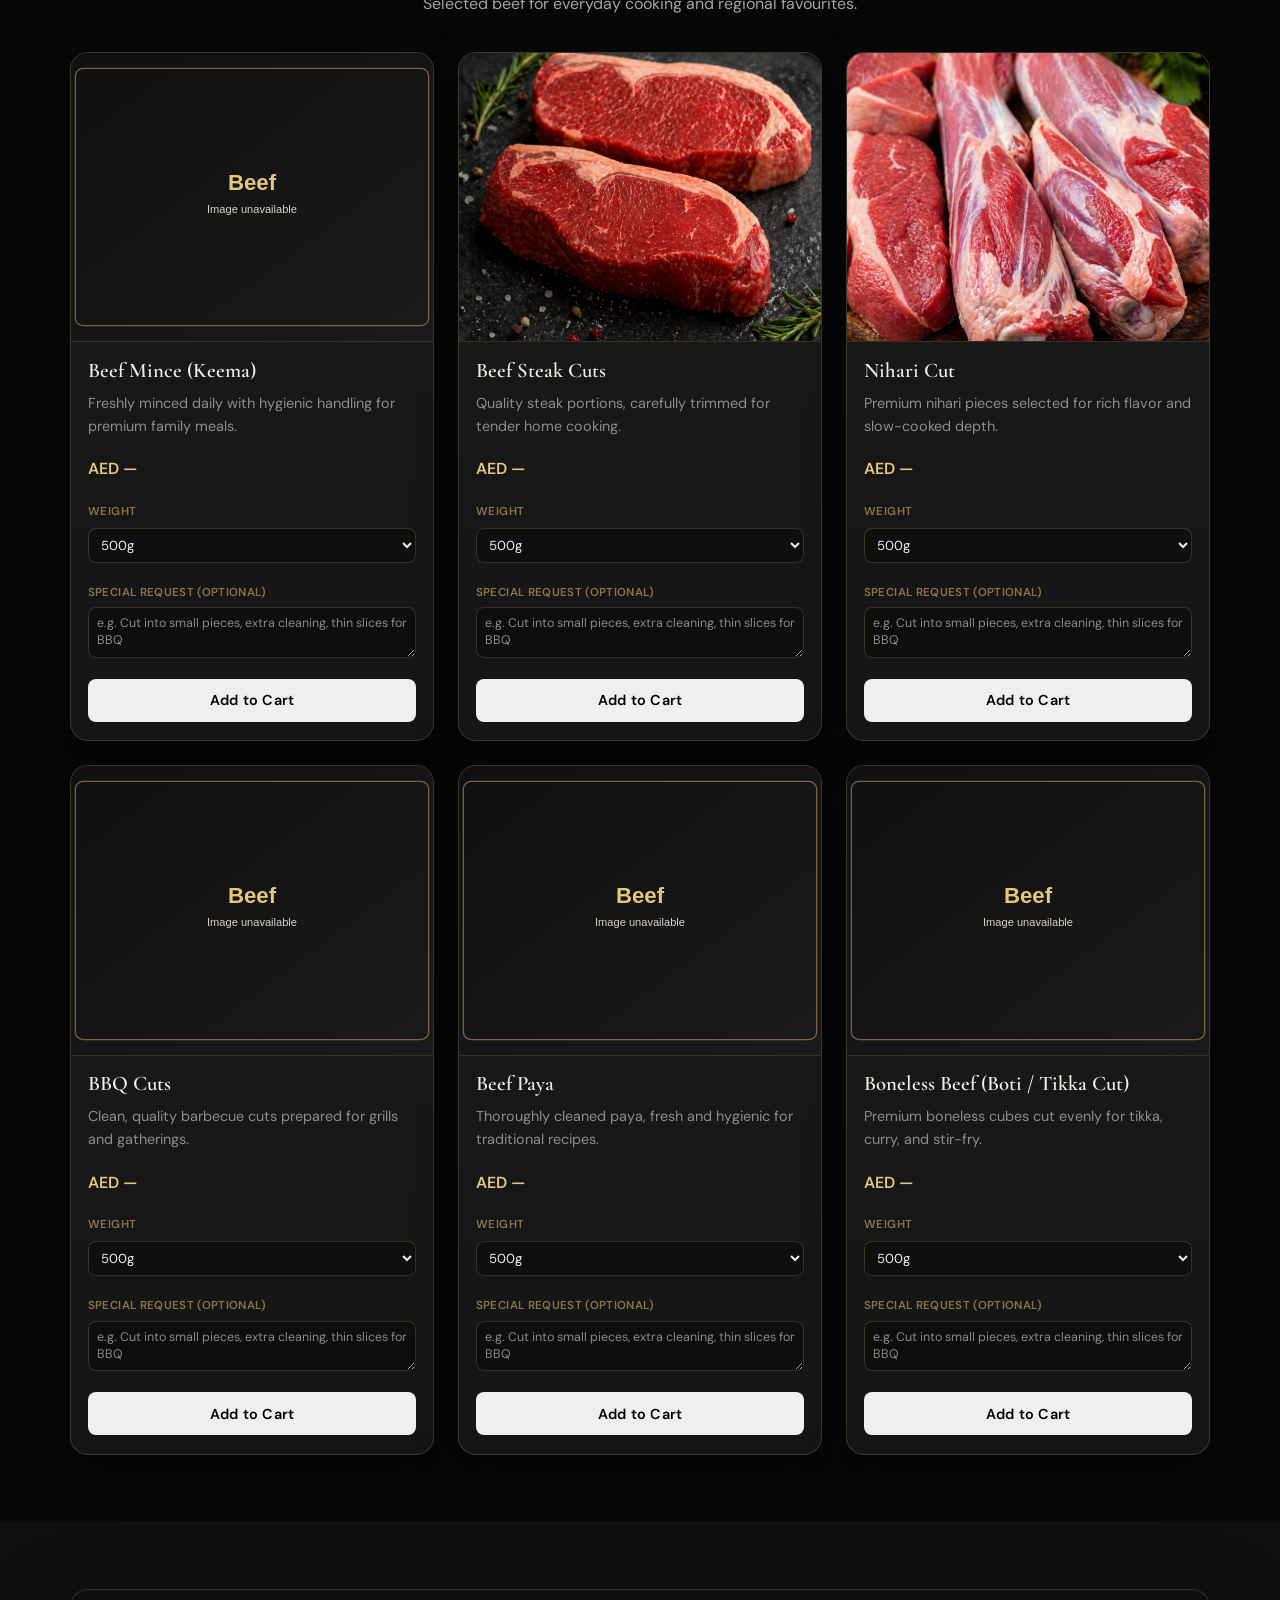
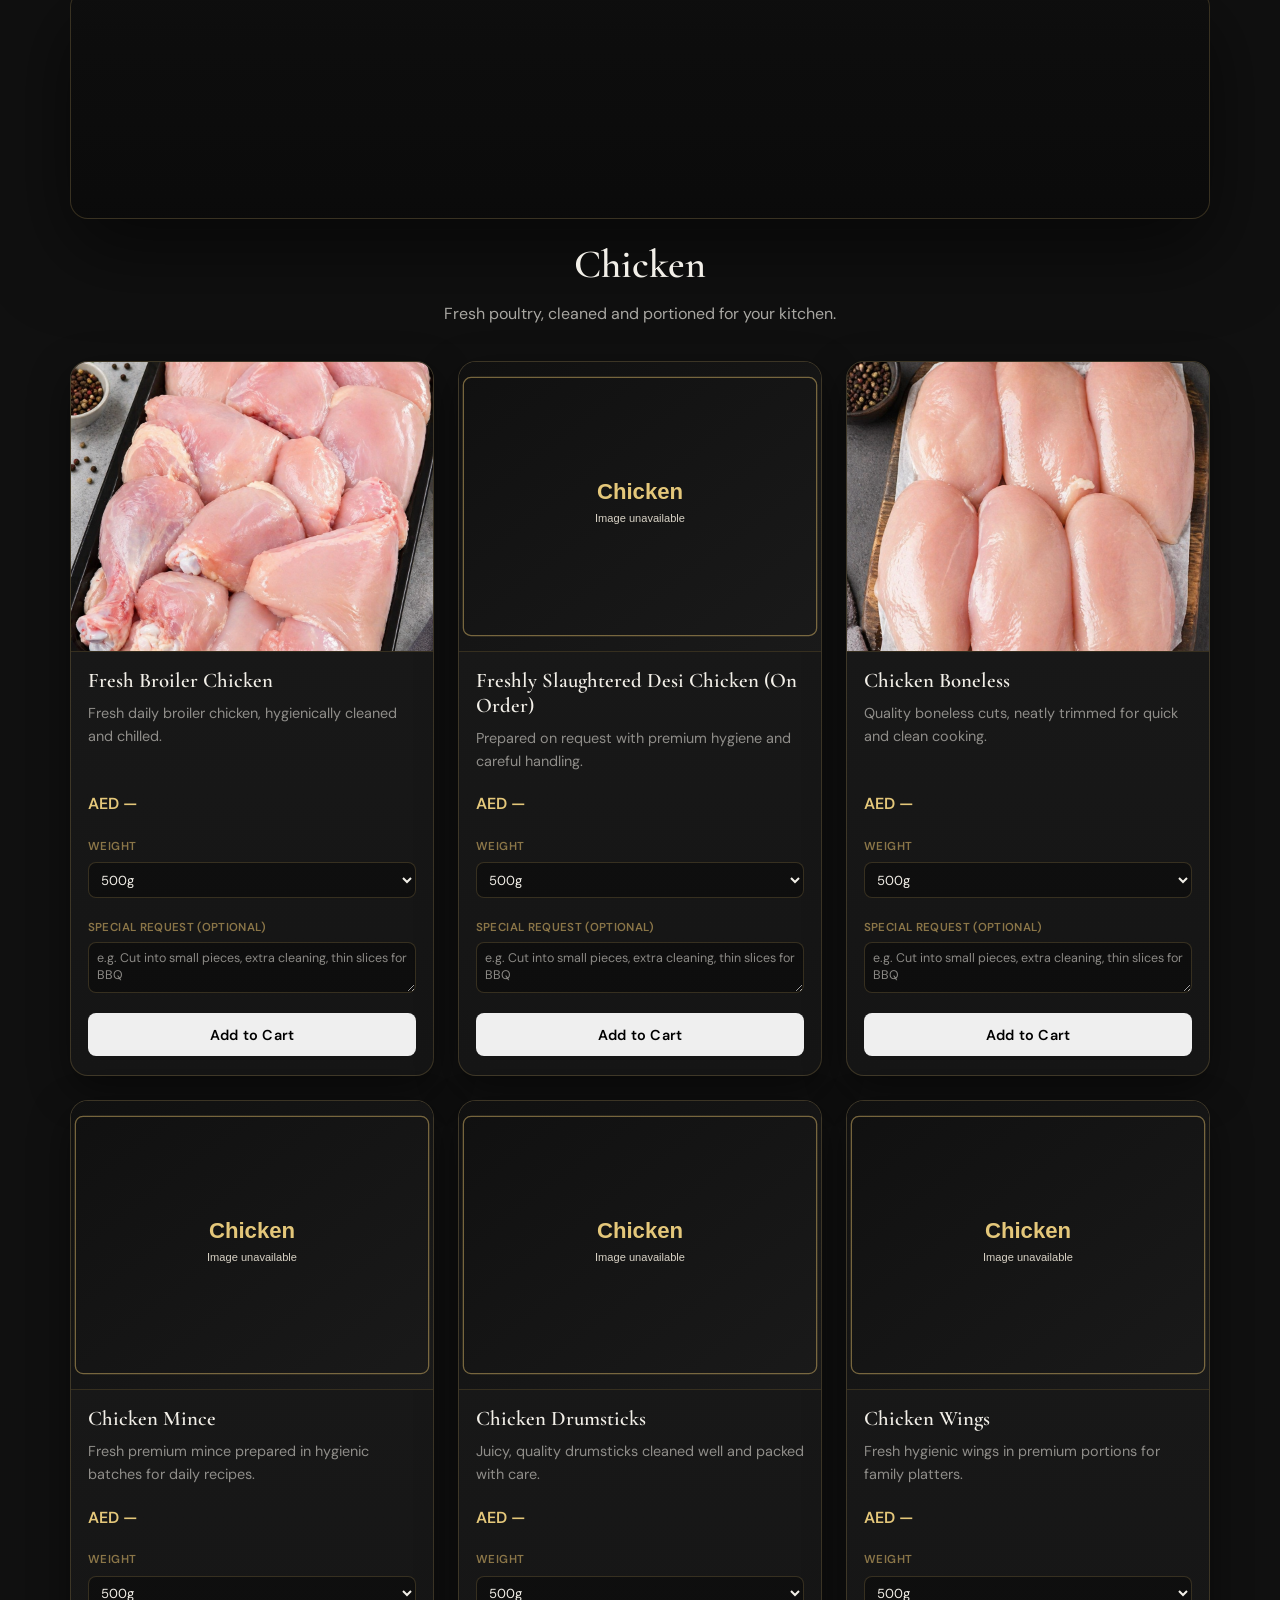
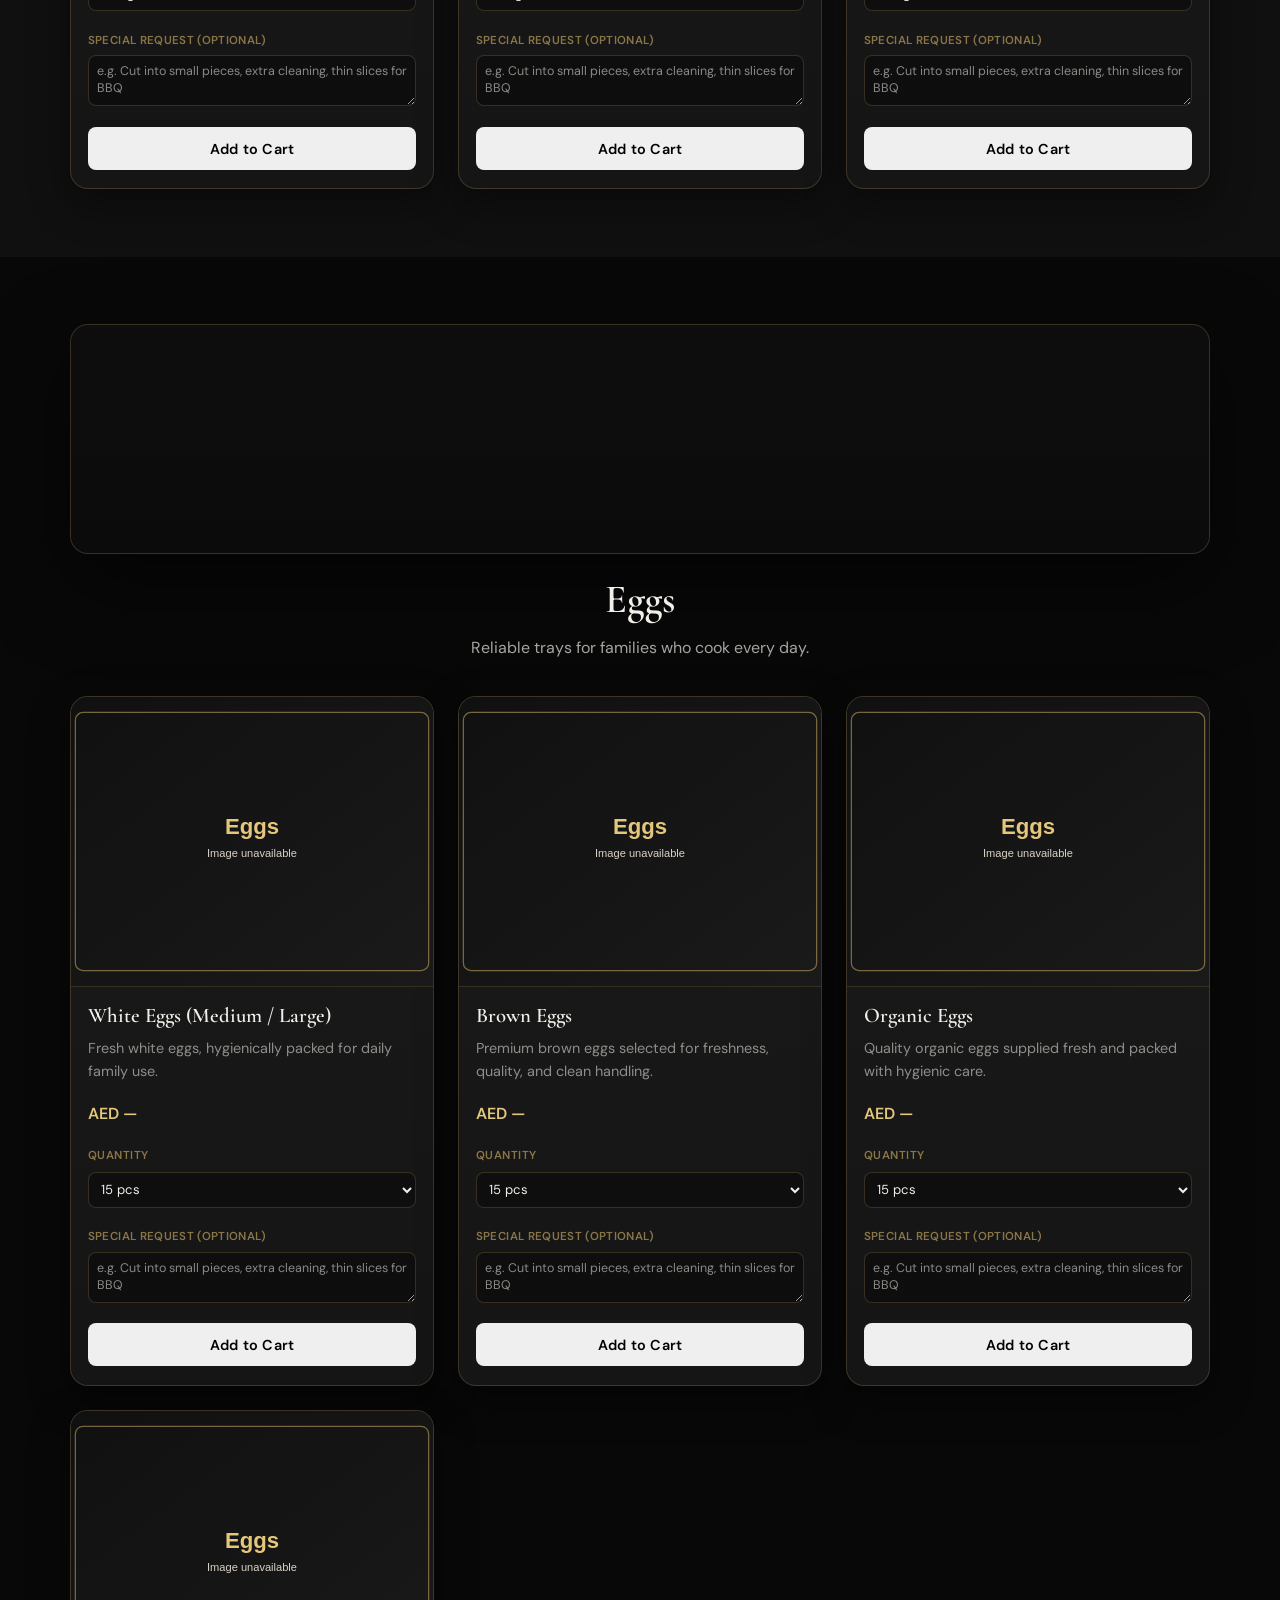
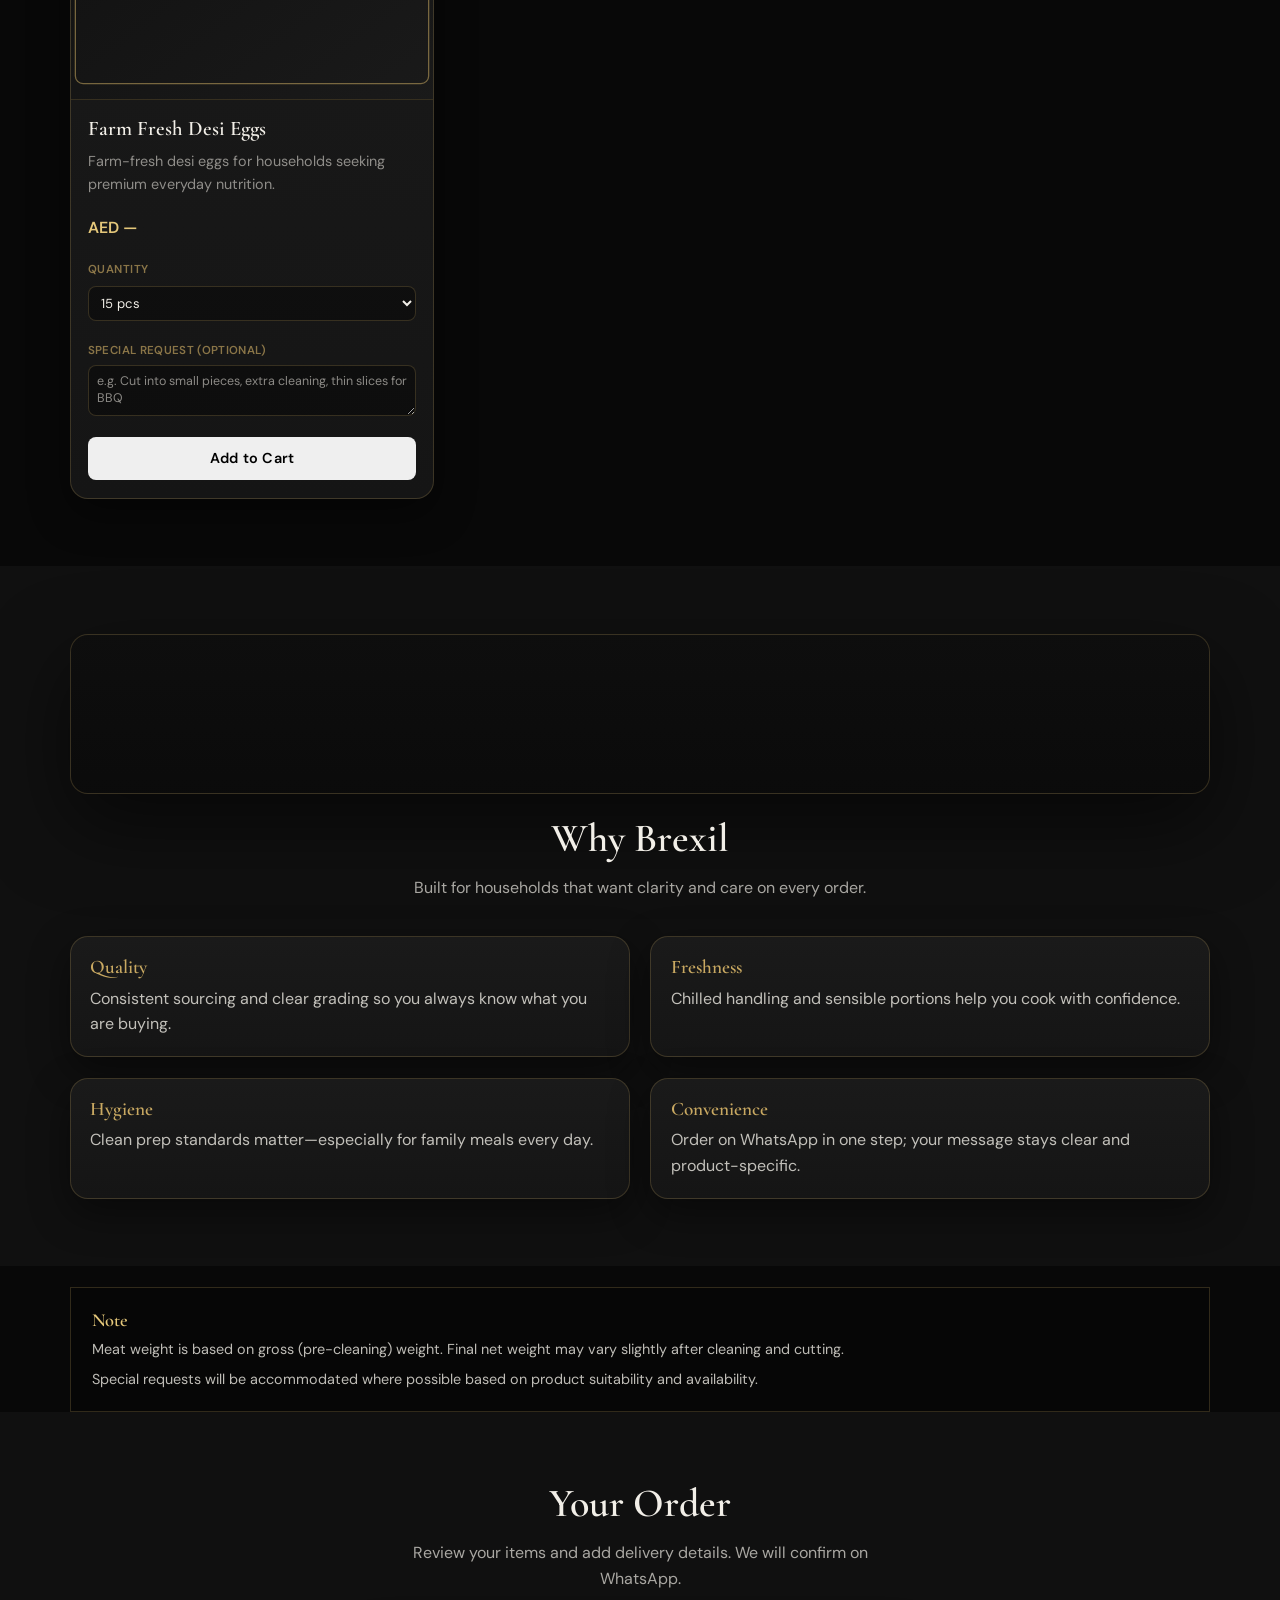
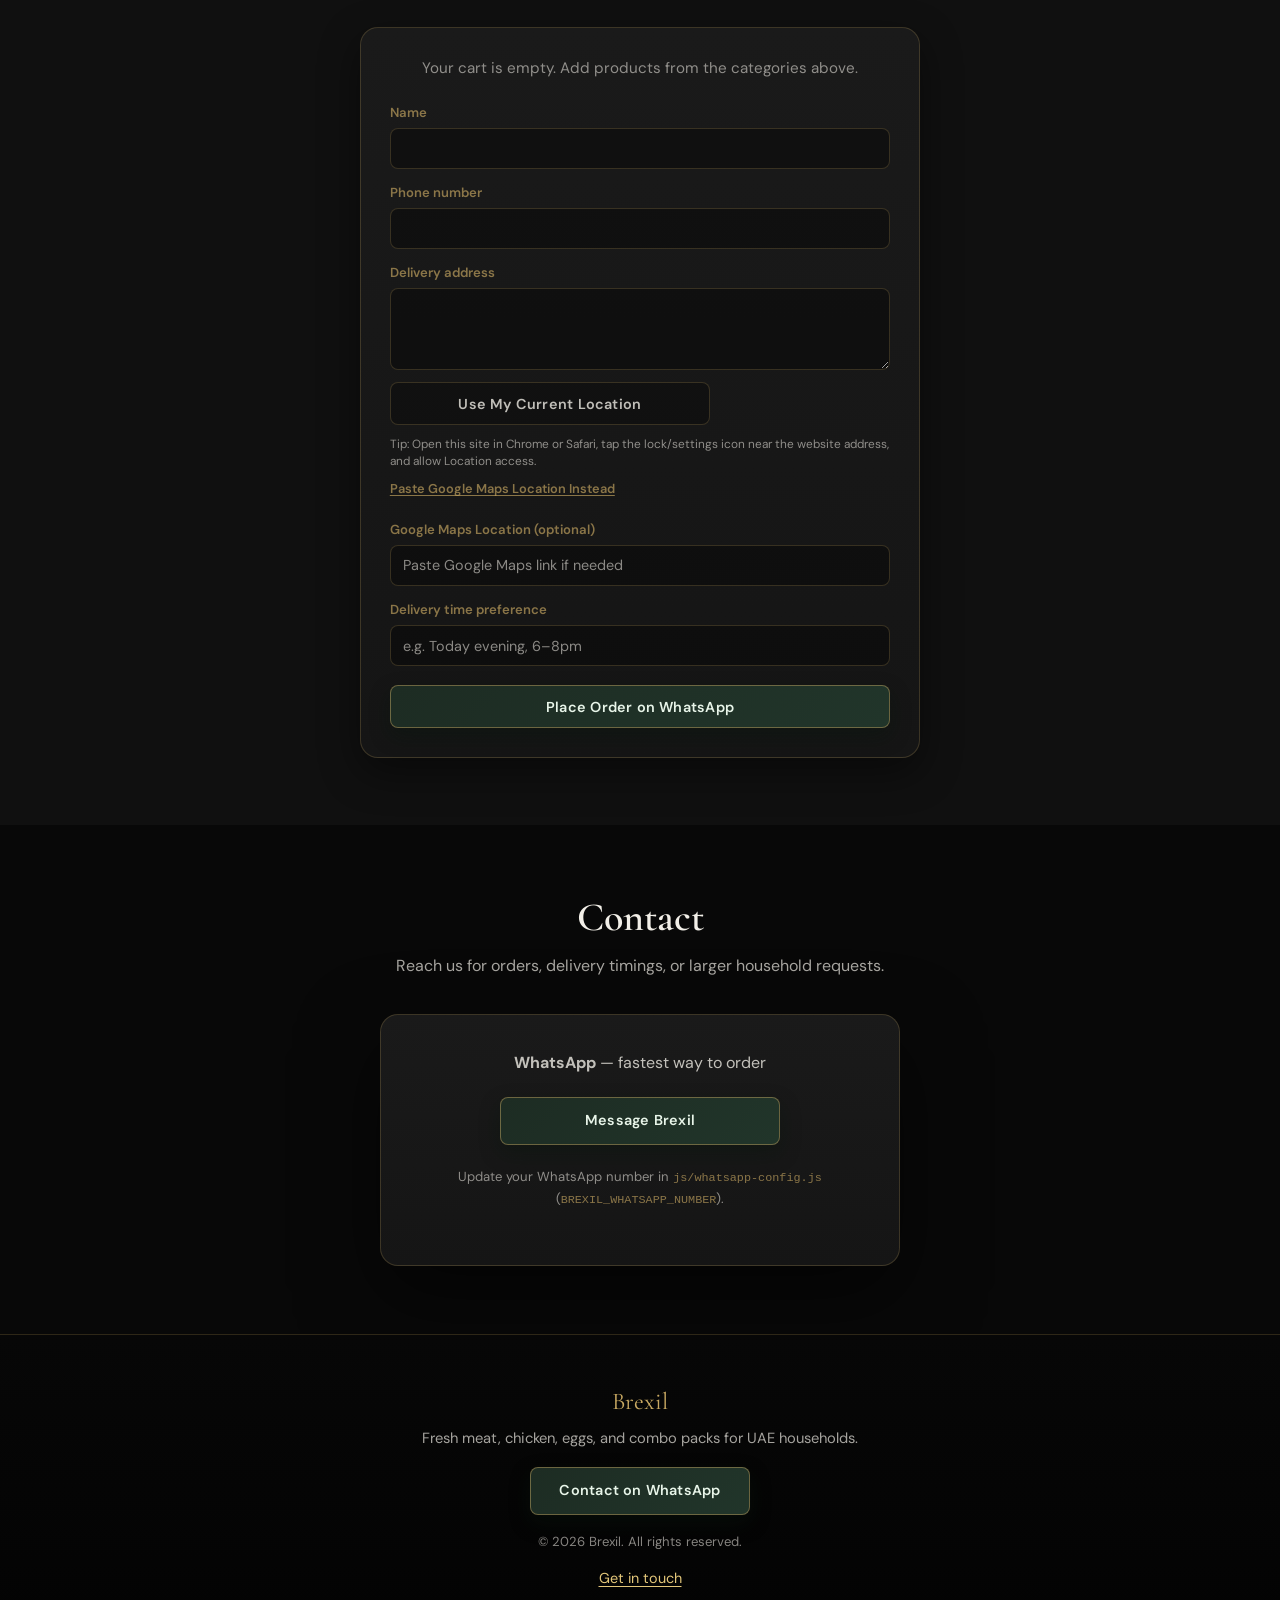
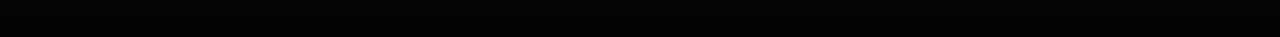
==== commit 0e76d696: "Add Lamb category, update hero design, and new Dubai background" ====
--- a/index.html
+++ b/index.html
@@ -15,13 +15,13 @@
   <div id="site-header"></div>
 
   <main>
-    <!-- Hero -->
+    <!-- Hero: layout and typography controlled in css/style.css (.hero, .hero-inner) -->
     <section class="hero" aria-labelledby="hero-heading">
       <div class="hero__media" aria-hidden="true"></div>
       <div class="hero-inner">
-        <p class="hero-eyebrow">UAE households</p>
-        <h1 id="hero-heading" class="hero-title">Fresh meat delivered across Dubai</h1>
-        <p class="hero-lead">Brexil provides fresh beef, mutton, chicken, and eggs with household-friendly portions and custom cuts on request.</p>
+        <h1 id="hero-heading" class="hero-title">Fresh Meat delivered across Dubai</h1>
+        <p class="hero-product-line" aria-label="Product categories">Meat • Mutton • Lamb • Chicken • Eggs</p>
+        <p class="hero-lead">Brexil provides fresh Meat, Mutton, Lamb, Chicken, and Eggs with household-friendly portions and custom cuts on request.</p>
         <div class="hero-actions">
           <a class="btn btn-primary" href="#" data-brexil-whatsapp="general">Order on WhatsApp</a>
           <a class="btn btn-ghost" href="#mutton">View featured cuts</a>
@@ -31,6 +31,245 @@
       </div>
     </section>
 
+    <!-- Category: Mutton -->
+    <section id="mutton" class="section category-section mutton-section" aria-labelledby="mutton-heading">
+      <div class="section-inner">
+        <div id="mutton-hub" class="mutton-hub">
+          <div class="section-banner mutton-hub-banner" data-banner-key="mutton" aria-hidden="true"></div>
+          <header class="section-header">
+            <h2 id="mutton-heading" class="section-title">Mutton</h2>
+            <p class="section-intro">Premium mutton cuts cleaned and prepared for rich family recipes.</p>
+          </header>
+          <button type="button" class="mutton-hub-card" data-mutton-open-detail aria-expanded="false">
+            <div class="mutton-hub-card__media">
+              <img
+                class="mutton-hub-card__img"
+                src="assets/images/mutton-category-card.jpg"
+                alt=""
+                width="960"
+                height="640"
+                loading="lazy"
+                decoding="async"
+                data-mutton-img-fallback="assets/images/mutton-chops.jpg"
+              />
+            </div>
+            <div class="mutton-hub-card__body">
+              <p class="mutton-hub-card__eyebrow">Premium selection</p>
+              <h3 class="mutton-hub-card__title">Mutton</h3>
+              <p class="mutton-hub-card__desc">
+                Explore origins and cuts — Pakistani, Indian, and African — with household-friendly portions.
+              </p>
+              <span class="btn btn-primary mutton-hub-card__cta">View Mutton</span>
+            </div>
+          </button>
+        </div>
+
+        <div id="mutton-detail" class="mutton-detail" hidden>
+          <div class="mutton-detail__toolbar">
+            <button type="button" class="btn btn-ghost mutton-back-btn" data-mutton-back>← Back</button>
+          </div>
+
+          <header class="section-header mutton-detail__intro">
+            <h2 class="section-title">Mutton</h2>
+            <p class="section-intro">Choose an origin, then browse cuts. Add to cart or confirm details on WhatsApp.</p>
+          </header>
+
+          <section class="mutton-featured" aria-labelledby="mutton-featured-heading">
+            <h3 id="mutton-featured-heading" class="mutton-featured__title">Today's Recommended Mutton Cut</h3>
+            <div id="mutton-featured-root" class="mutton-featured__root"></div>
+          </section>
+
+          <section class="mutton-origins" aria-label="Mutton by origin">
+            <h3 class="mutton-origins__heading">Choose origin</h3>
+            <div class="mutton-origin-grid">
+              <article class="mutton-origin-card">
+                <div class="mutton-origin-card__media">
+                  <img
+                    class="mutton-origin-card__img"
+                    src="assets/images/mutton-origin-pakistani.jpg"
+                    alt=""
+                    width="640"
+                    height="420"
+                    loading="lazy"
+                    decoding="async"
+                    data-mutton-img-fallback="assets/images/mutton-chops.jpg"
+                  />
+                </div>
+                <div class="mutton-origin-card__body">
+                  <h4 class="mutton-origin-card__title">Pakistani Mutton</h4>
+                  <p class="mutton-origin-card__desc">Bold, aromatic profiles — ideal for curries and slow cooking.</p>
+                  <button type="button" class="btn btn-primary mutton-origin-card__btn" data-mutton-view-origin="pakistani">
+                    View Cuts
+                  </button>
+                </div>
+              </article>
+              <article class="mutton-origin-card">
+                <div class="mutton-origin-card__media">
+                  <img
+                    class="mutton-origin-card__img"
+                    src="assets/images/mutton-origin-indian.jpg"
+                    alt=""
+                    width="640"
+                    height="420"
+                    loading="lazy"
+                    decoding="async"
+                    data-mutton-img-fallback="assets/images/mutton-chops.jpg"
+                  />
+                </div>
+                <div class="mutton-origin-card__body">
+                  <h4 class="mutton-origin-card__title">Indian Mutton</h4>
+                  <p class="mutton-origin-card__desc">Versatile cuts suited to regional favourites and everyday meals.</p>
+                  <button type="button" class="btn btn-primary mutton-origin-card__btn" data-mutton-view-origin="indian">
+                    View Cuts
+                  </button>
+                </div>
+              </article>
+              <article class="mutton-origin-card">
+                <div class="mutton-origin-card__media">
+                  <img
+                    class="mutton-origin-card__img"
+                    src="assets/images/mutton-origin-african.jpg"
+                    alt=""
+                    width="640"
+                    height="420"
+                    loading="lazy"
+                    decoding="async"
+                    data-mutton-img-fallback="assets/images/mutton-chops.jpg"
+                  />
+                </div>
+                <div class="mutton-origin-card__body">
+                  <h4 class="mutton-origin-card__title">African Origin Mutton</h4>
+                  <p class="mutton-origin-card__desc">Hearty cuts for robust flavours — including larger formats on request.</p>
+                  <button type="button" class="btn btn-primary mutton-origin-card__btn" data-mutton-view-origin="african">
+                    View Cuts
+                  </button>
+                </div>
+              </article>
+            </div>
+          </section>
+
+          <section id="mutton-origin-products" class="mutton-origin-products" hidden aria-live="polite">
+            <h3 id="mutton-origin-products-title" class="mutton-origin-products__title"></h3>
+            <div id="mutton-products-grid" class="product-grid mutton-products-grid"></div>
+          </section>
+
+          <p class="mutton-disclaimer">
+            Availability and prices may vary based on daily market supply. Please confirm on WhatsApp.
+          </p>
+        </div>
+      </div>
+    </section>
+
+    <!-- Category: Lamb -->
+    <section id="lamb" class="section category-section section-alt lamb-section" aria-labelledby="lamb-heading">
+      <div class="section-inner">
+        <div id="lamb-hub" class="lamb-hub">
+          <div class="section-banner lamb-hub-banner" data-banner-key="lamb" aria-hidden="true"></div>
+          <header class="section-header">
+            <h2 id="lamb-heading" class="section-title">Lamb</h2>
+            <p class="section-intro">Fresh lamb cuts sourced from premium origins for tender and mild-flavoured cooking.</p>
+          </header>
+          <button type="button" class="lamb-hub-card" data-lamb-open-detail aria-expanded="false">
+            <div class="lamb-hub-card__media">
+              <img
+                class="lamb-hub-card__img"
+                src="assets/images/mutton-chops.jpg"
+                alt=""
+                width="960"
+                height="640"
+                loading="lazy"
+                decoding="async"
+                data-lamb-img-fallback="assets/images/mutton-chops.jpg"
+              />
+            </div>
+            <div class="lamb-hub-card__body">
+              <p class="lamb-hub-card__eyebrow">Premium selection</p>
+              <h3 class="lamb-hub-card__title">Lamb</h3>
+              <p class="lamb-hub-card__desc">
+                Australian / New Zealand and Sudanese / East African lamb — explore cuts by origin with household-friendly portions.
+              </p>
+              <span class="btn btn-primary lamb-hub-card__cta">View Lamb</span>
+            </div>
+          </button>
+          <!-- Required category grid (left empty — cuts render in lamb detail origins) -->
+          <div class="product-grid" data-category="lamb" hidden aria-hidden="true"></div>
+        </div>
+
+        <div id="lamb-detail" class="lamb-detail" hidden>
+          <div class="lamb-detail__toolbar">
+            <button type="button" class="btn btn-ghost lamb-back-btn" data-lamb-back>← Back</button>
+          </div>
+
+          <header class="section-header lamb-detail__intro">
+            <h2 class="section-title">Lamb</h2>
+            <p class="section-intro">Choose an origin, then browse cuts. Add to cart or confirm details on WhatsApp.</p>
+          </header>
+
+          <section class="lamb-featured" aria-labelledby="lamb-featured-heading">
+            <h3 id="lamb-featured-heading" class="lamb-featured__title">Today's Recommended Lamb Cut</h3>
+            <div id="lamb-featured-root" class="lamb-featured__root"></div>
+          </section>
+
+          <section class="lamb-origins" aria-label="Lamb by origin">
+            <h3 class="lamb-origins__heading">Choose origin</h3>
+            <div class="lamb-origin-grid">
+              <article class="lamb-origin-card">
+                <div class="lamb-origin-card__media">
+                  <img
+                    class="lamb-origin-card__img"
+                    src="assets/images/mutton-chops.jpg"
+                    alt=""
+                    width="640"
+                    height="420"
+                    loading="lazy"
+                    decoding="async"
+                    data-lamb-img-fallback="assets/images/mutton-chops.jpg"
+                  />
+                </div>
+                <div class="lamb-origin-card__body">
+                  <h4 class="lamb-origin-card__title">Australian / New Zealand Lamb</h4>
+                  <p class="lamb-origin-card__desc">Mild, tender lamb — chops, racks, roasting cuts, and mince suited to everyday family cooking.</p>
+                  <button type="button" class="btn btn-primary lamb-origin-card__btn" data-lamb-view-origin="aus-nz">
+                    View Cuts
+                  </button>
+                </div>
+              </article>
+              <article class="lamb-origin-card">
+                <div class="lamb-origin-card__media">
+                  <img
+                    class="lamb-origin-card__img"
+                    src="assets/images/mutton-chops.jpg"
+                    alt=""
+                    width="640"
+                    height="420"
+                    loading="lazy"
+                    decoding="async"
+                    data-lamb-img-fallback="assets/images/mutton-chops.jpg"
+                  />
+                </div>
+                <div class="lamb-origin-card__body">
+                  <h4 class="lamb-origin-card__title">Sudanese / East African Lamb</h4>
+                  <p class="lamb-origin-card__desc">Supply grouped from Sudan plus Ethiopia/Kenya-style channels — bolder flavour for curry and slow cooking.</p>
+                  <button type="button" class="btn btn-primary lamb-origin-card__btn" data-lamb-view-origin="sudan-east-africa">
+                    View Cuts
+                  </button>
+                </div>
+              </article>
+            </div>
+          </section>
+
+          <section id="lamb-origin-products" class="lamb-origin-products" hidden aria-live="polite">
+            <h3 id="lamb-origin-products-title" class="lamb-origin-products__title"></h3>
+            <div id="lamb-products-grid" class="product-grid lamb-products-grid"></div>
+          </section>
+
+          <p class="lamb-disclaimer">
+            Availability and prices may vary based on daily market supply. Please confirm on WhatsApp.
+          </p>
+        </div>
+      </div>
+    </section>
+
     <!-- Category: Beef -->
     <section id="beef" class="section category-section" aria-labelledby="beef-heading">
       <div class="section-inner">
@@ -55,20 +294,8 @@
       </div>
     </section>
 
-    <!-- Category: Mutton -->
-    <section id="mutton" class="section category-section" aria-labelledby="mutton-heading">
-      <div class="section-inner">
-        <div class="section-banner" data-banner-key="mutton" aria-hidden="true"></div>
-        <header class="section-header">
-          <h2 id="mutton-heading" class="section-title">Mutton</h2>
-          <p class="section-intro">Premium mutton cuts cleaned and prepared for rich family recipes.</p>
-        </header>
-        <div class="product-grid" data-category="mutton"></div>
-      </div>
-    </section>
-
     <!-- Category: Eggs -->
-    <section id="eggs" class="section category-section section-alt" aria-labelledby="eggs-heading">
+    <section id="eggs" class="section category-section" aria-labelledby="eggs-heading">
       <div class="section-inner">
         <div class="section-banner" data-banner-key="eggs" aria-hidden="true"></div>
         <header class="section-header">
--- a/css/style.css
+++ b/css/style.css
@@ -265,77 +265,106 @@
   position: relative;
   isolation: isolate;
   overflow: hidden;
-  padding: clamp(3.2rem, 7vw, 5rem) var(--space-md) clamp(2.2rem, 5vw, 3.4rem);
-  background-color: var(--color-bg);
+  padding-top: clamp(3.2rem, 7vw, 5rem);
+  padding-bottom: clamp(2.2rem, 5vw, 3.4rem);
+  padding-left: clamp(1.25rem, 7vw, 100px);
+  padding-right: var(--space-md);
+  background-color: #dfe9f2;
   border-bottom: 1px solid var(--color-border);
 }
 
-.hero::after {
+.hero__media {
+  position: absolute;
+  inset: 0;
+  z-index: 0;
+  pointer-events: none;
+  /* Prevent inline hero background from script.js from stacking a dark gradient under the photo */
+  background: none !important;
+}
+
+/* Photo layer: full hero, bright daytime feel (filter does not affect text overlay) */
+.hero__media::before {
   content: "";
   position: absolute;
-  inset: auto 0 0 0;
-  height: 140px;
-  background: linear-gradient(to top, rgba(8, 8, 8, 0.95), rgba(8, 8, 8, 0));
-  pointer-events: none;
-}
-
-.hero__media {
-  position: absolute;
-  top: 0;
-  right: 0;
-  width: 50%;
-  height: 100%;
-  z-index: 0;
-  background-image: url("../assets/images/dubai-skyline.jpg") !important;
+  inset: 0;
+  background-color: #dfe9f2;
+  background-image: url("../assets/images/dubai-skyline-day.png") !important;
   background-size: cover;
-  background-position: center right;
+  background-position: center;
   background-repeat: no-repeat;
-  opacity: 0.15;
-  pointer-events: none;
-}
-
+  filter: brightness(1.2) contrast(1.05);
+}
+
+/* Soft white layer behind left copy — skyline stays bright on the right */
 .hero__media::after {
   content: "";
   position: absolute;
   inset: 0;
+  z-index: 1;
   pointer-events: none;
-  background: linear-gradient(to left, rgba(0, 0, 0, 0.8), transparent);
+  background: linear-gradient(
+    90deg,
+    rgba(255, 255, 255, 0.85) 0%,
+    rgba(255, 255, 255, 0.65) 35%,
+    rgba(255, 255, 255, 0.25) 60%,
+    rgba(255, 255, 255, 0.05) 80%,
+    transparent 100%
+  );
 }
 
 .hero-inner {
   position: relative;
-  z-index: 1;
-  max-width: var(--max-w);
-  margin: 0 auto;
-  padding: clamp(1rem, 2.4vw, 1.8rem) 0;
-  max-width: min(100%, 44rem);
-}
-
-.hero-eyebrow {
-  font-size: 0.78rem;
-  text-transform: uppercase;
-  letter-spacing: 0.2em;
-  color: var(--color-gold-muted);
-  margin: 0 0 var(--space-sm);
+  z-index: 2;
+  max-width: 600px;
+  width: 100%;
+  margin-left: 0;
+  margin-right: auto;
+  padding: clamp(0.75rem, 2vw, 1.25rem) 0;
+  text-align: left;
+  box-sizing: border-box;
 }
 
 .hero-title {
   font-size: clamp(2.2rem, 6vw, 3.6rem);
-  margin: 0 0 1rem;
-  max-width: 15ch;
+  margin: 0 0 0.65rem;
+  max-width: 22ch;
   text-wrap: balance;
+  color: #111111;
+  text-shadow: none;
+}
+
+.hero-product-line {
+  margin: 0 0 var(--space-md);
+  font-family: var(--font-sans);
+  font-size: clamp(0.92rem, 2vw, 1.05rem);
+  font-weight: 600;
+  letter-spacing: 0.06em;
+  color: #b8962e;
+  text-shadow: none;
+}
+
+.hero-product-line::before {
+  content: "";
+  display: block;
+  width: 3rem;
+  height: 2px;
+  margin-bottom: 0.55rem;
+  background: linear-gradient(90deg, #b8962e, rgba(184, 150, 46, 0.25));
+  border-radius: 1px;
 }
 
 .hero-lead {
   font-size: clamp(1rem, 2.1vw, 1.14rem);
   max-width: min(38rem, 100%);
   margin-bottom: var(--space-lg);
-  color: rgba(242, 239, 232, 0.86);
+  color: #222222;
+  text-shadow: none;
 }
 
 .hero-actions {
   display: flex;
   flex-wrap: wrap;
+  justify-content: flex-start;
   gap: var(--space-sm);
   margin-bottom: var(--space-md);
 }
@@ -344,27 +373,473 @@
   margin: 0;
   font-size: 0.88rem;
   line-height: 1.5;
-  color: rgba(242, 239, 232, 0.7);
+  color: #333333;
+  text-shadow: none;
 }
 
 .hero_media {
   position: absolute;
-  top: 0;
-  right: 0;
-  width: 50%;
-  height: 100%;
-  background-image: url("../assets/images/dubai-skyline.jpg");
+  inset: 0;
+  z-index: 0;
+  pointer-events: none;
+}
+
+.hero_media::before {
+  content: "";
+  position: absolute;
+  inset: 0;
+  background-color: #dfe9f2;
+  background-image: url("../assets/images/dubai-skyline-day.png");
   background-size: cover;
-  background-position: center right;
-  opacity: 0.15;
-  pointer-events: none;
+  background-position: center;
+  background-repeat: no-repeat;
+  filter: brightness(1.2) contrast(1.05);
 }
 
 .hero_media::after {
   content: "";
   position: absolute;
   inset: 0;
-  background: linear-gradient(to left, rgba(0, 0, 0, 0.8), transparent);
+  z-index: 1;
+  pointer-events: none;
+  background: linear-gradient(
+    90deg,
+    rgba(255, 255, 255, 0.85) 0%,
+    rgba(255, 255, 255, 0.65) 35%,
+    rgba(255, 255, 255, 0.25) 60%,
+    rgba(255, 255, 255, 0.05) 80%,
+    transparent 100%
+  );
+}
+
+/* ----- Mutton hub & detail ----- */
+.mutton-section .mutton-hub-banner {
+  margin-bottom: var(--space-lg);
+}
+
+.mutton-hub-card {
+  display: grid;
+  grid-template-columns: minmax(0, 1.1fr) minmax(0, 1fr);
+  gap: clamp(1rem, 3vw, 2rem);
+  align-items: stretch;
+  width: 100%;
+  max-width: var(--max-w);
+  margin: 0 auto;
+  padding: 0;
+  text-align: left;
+  border: 1px solid var(--color-border);
+  border-radius: var(--radius-lg);
+  background: linear-gradient(145deg, rgba(21, 21, 21, 0.98), rgba(10, 10, 10, 0.92));
+  box-shadow: var(--shadow-premium);
+  cursor: pointer;
+  overflow: hidden;
+  font: inherit;
+  color: inherit;
+  transition: border-color 0.2s ease, transform 0.2s ease, box-shadow 0.2s ease;
+}
+
+.mutton-hub-card:hover {
+  border-color: rgba(228, 199, 122, 0.45);
+  transform: translateY(-2px);
+}
+
+.mutton-hub-card:focus-visible {
+  outline: 2px solid var(--color-gold);
+  outline-offset: 3px;
+}
+
+.mutton-hub-card__media {
+  position: relative;
+  min-height: 220px;
+  background: #111;
+}
+
+.mutton-hub-card__img {
+  width: 100%;
+  height: 100%;
+  object-fit: cover;
+  display: block;
+}
+
+.mutton-hub-card__body {
+  padding: clamp(1.2rem, 3vw, 2rem);
+  display: flex;
+  flex-direction: column;
+  gap: var(--space-sm);
+  justify-content: center;
+}
+
+.mutton-hub-card__eyebrow {
+  margin: 0;
+  font-size: 0.72rem;
+  letter-spacing: 0.22em;
+  text-transform: uppercase;
+  color: var(--color-gold-muted);
+}
+
+.mutton-hub-card__title {
+  margin: 0;
+  font-family: var(--font-serif);
+  font-size: clamp(1.6rem, 3vw, 2rem);
+  font-weight: 600;
+  color: var(--color-text);
+}
+
+.mutton-hub-card__desc {
+  margin: 0;
+  font-size: 0.95rem;
+  line-height: 1.55;
+  color: var(--color-text-soft);
+}
+
+.mutton-hub-card__cta {
+  align-self: flex-start;
+  margin-top: var(--space-xs);
+  pointer-events: none;
+}
+
+.mutton-detail__toolbar {
+  margin-bottom: var(--space-md);
+}
+
+.mutton-detail__intro {
+  margin-bottom: var(--space-lg);
+}
+
+.mutton-featured {
+  margin-bottom: clamp(2rem, 5vw, 3rem);
+}
+
+.mutton-featured__title {
+  font-family: var(--font-serif);
+  font-size: clamp(1.25rem, 2.4vw, 1.5rem);
+  margin: 0 0 var(--space-md);
+  color: var(--color-text);
+}
+
+.mutton-featured__root {
+  max-width: 520px;
+}
+
+.mutton-featured__root .product-card {
+  margin: 0;
+}
+
+.mutton-origins__heading {
+  font-family: var(--font-serif);
+  font-size: clamp(1.2rem, 2.2vw, 1.45rem);
+  margin: 0 0 var(--space-md);
+  color: var(--color-text);
+}
+
+.mutton-origin-grid {
+  display: grid;
+  grid-template-columns: repeat(3, minmax(0, 1fr));
+  gap: var(--space-md);
+}
+
+.mutton-origin-card {
+  display: flex;
+  flex-direction: column;
+  border: 1px solid var(--color-border);
+  border-radius: var(--radius-lg);
+  background: var(--color-surface);
+  overflow: hidden;
+  box-shadow: var(--shadow-card);
+}
+
+.mutton-origin-card__media {
+  position: relative;
+  aspect-ratio: 4 / 3;
+  background: #111;
+}
+
+.mutton-origin-card__img {
+  width: 100%;
+  height: 100%;
+  object-fit: cover;
+  display: block;
+}
+
+.mutton-origin-card__body {
+  padding: var(--space-md);
+  display: flex;
+  flex-direction: column;
+  gap: var(--space-sm);
+  flex: 1;
+}
+
+.mutton-origin-card__title {
+  margin: 0;
+  font-family: var(--font-serif);
+  font-size: 1.2rem;
+  color: var(--color-text);
+}
+
+.mutton-origin-card__desc {
+  margin: 0;
+  font-size: 0.88rem;
+  line-height: 1.5;
+  color: var(--color-text-soft);
+  flex: 1;
+}
+
+.mutton-origin-card__btn {
+  width: 100%;
+  justify-content: center;
+}
+
+.mutton-origin-products {
+  margin-top: clamp(2rem, 5vw, 3rem);
+  padding-top: var(--space-lg);
+  border-top: 1px solid var(--color-border);
+}
+
+.mutton-origin-products__title {
+  font-family: var(--font-serif);
+  font-size: clamp(1.15rem, 2vw, 1.35rem);
+  margin: 0 0 var(--space-md);
+  color: var(--color-text);
+}
+
+.mutton-disclaimer {
+  margin: clamp(2rem, 5vw, 3rem) 0 0;
+  padding: var(--space-md);
+  font-size: 0.88rem;
+  line-height: 1.55;
+  color: var(--color-muted);
+  border: 1px solid rgba(201, 169, 98, 0.25);
+  border-radius: var(--radius);
+  background: rgba(8, 8, 8, 0.35);
+}
+
+/* ----- Lamb hub & detail (matches Mutton) ----- */
+.lamb-section .lamb-hub-banner {
+  margin-bottom: var(--space-lg);
+}
+
+.lamb-hub-card {
+  display: grid;
+  grid-template-columns: minmax(0, 1.1fr) minmax(0, 1fr);
+  gap: clamp(1rem, 3vw, 2rem);
+  align-items: stretch;
+  width: 100%;
+  max-width: var(--max-w);
+  margin: 0 auto;
+  padding: 0;
+  text-align: left;
+  border: 1px solid var(--color-border);
+  border-radius: var(--radius-lg);
+  background: linear-gradient(145deg, rgba(21, 21, 21, 0.98), rgba(10, 10, 10, 0.92));
+  box-shadow: var(--shadow-premium);
+  cursor: pointer;
+  overflow: hidden;
+  font: inherit;
+  color: inherit;
+  transition: border-color 0.2s ease, transform 0.2s ease, box-shadow 0.2s ease;
+}
+
+.lamb-hub-card:hover {
+  border-color: rgba(228, 199, 122, 0.45);
+  transform: translateY(-2px);
+}
+
+.lamb-hub-card:focus-visible {
+  outline: 2px solid var(--color-gold);
+  outline-offset: 3px;
+}
+
+.lamb-hub-card__media {
+  position: relative;
+  min-height: 220px;
+  background: #111;
+}
+
+.lamb-hub-card__img {
+  width: 100%;
+  height: 100%;
+  object-fit: cover;
+  display: block;
+}
+
+.lamb-hub-card__body {
+  padding: clamp(1.2rem, 3vw, 2rem);
+  display: flex;
+  flex-direction: column;
+  gap: var(--space-sm);
+  justify-content: center;
+}
+
+.lamb-hub-card__eyebrow {
+  margin: 0;
+  font-size: 0.72rem;
+  letter-spacing: 0.22em;
+  text-transform: uppercase;
+  color: var(--color-gold-muted);
+}
+
+.lamb-hub-card__title {
+  margin: 0;
+  font-family: var(--font-serif);
+  font-size: clamp(1.6rem, 3vw, 2rem);
+  font-weight: 600;
+  color: var(--color-text);
+}
+
+.lamb-hub-card__desc {
+  margin: 0;
+  font-size: 0.95rem;
+  line-height: 1.55;
+  color: var(--color-text-soft);
+}
+
+.lamb-hub-card__cta {
+  align-self: flex-start;
+  margin-top: var(--space-xs);
+  pointer-events: none;
+}
+
+.lamb-detail__toolbar {
+  margin-bottom: var(--space-md);
+}
+
+.lamb-detail__intro {
+  margin-bottom: var(--space-lg);
+}
+
+.lamb-featured {
+  margin-bottom: clamp(2rem, 5vw, 3rem);
+}
+
+.lamb-featured__title {
+  font-family: var(--font-serif);
+  font-size: clamp(1.25rem, 2.4vw, 1.5rem);
+  margin: 0 0 var(--space-md);
+  color: var(--color-text);
+}
+
+.lamb-featured__root {
+  max-width: 520px;
+}
+
+.lamb-featured__root .product-card {
+  margin: 0;
+}
+
+.lamb-origins__heading {
+  font-family: var(--font-serif);
+  font-size: clamp(1.2rem, 2.2vw, 1.45rem);
+  margin: 0 0 var(--space-md);
+  color: var(--color-text);
+}
+
+.lamb-origin-grid {
+  display: grid;
+  grid-template-columns: repeat(2, minmax(0, 1fr));
+  gap: var(--space-md);
+  max-width: 820px;
+  margin: 0 auto;
+}
+
+.lamb-origin-card {
+  display: flex;
+  flex-direction: column;
+  border: 1px solid var(--color-border);
+  border-radius: var(--radius-lg);
+  background: var(--color-surface);
+  overflow: hidden;
+  box-shadow: var(--shadow-card);
+}
+
+.lamb-origin-card__media {
+  position: relative;
+  aspect-ratio: 4 / 3;
+  background: #111;
+}
+
+.lamb-origin-card__img {
+  width: 100%;
+  height: 100%;
+  object-fit: cover;
+  display: block;
+}
+
+.lamb-origin-card__body {
+  padding: var(--space-md);
+  display: flex;
+  flex-direction: column;
+  gap: var(--space-sm);
+  flex: 1;
+}
+
+.lamb-origin-card__title {
+  margin: 0;
+  font-family: var(--font-serif);
+  font-size: 1.2rem;
+  color: var(--color-text);
+}
+
+.lamb-origin-card__desc {
+  margin: 0;
+  font-size: 0.88rem;
+  line-height: 1.5;
+  color: var(--color-text-soft);
+  flex: 1;
+}
+
+.lamb-origin-card__btn {
+  width: 100%;
+  justify-content: center;
+}
+
+.lamb-origin-products {
+  margin-top: clamp(2rem, 5vw, 3rem);
+  padding-top: var(--space-lg);
+  border-top: 1px solid var(--color-border);
+}
+
+.lamb-origin-products__title {
+  font-family: var(--font-serif);
+  font-size: clamp(1.15rem, 2vw, 1.35rem);
+  margin: 0 0 var(--space-md);
+  color: var(--color-text);
+}
+
+.lamb-disclaimer {
+  margin: clamp(2rem, 5vw, 3rem) 0 0;
+  padding: var(--space-md);
+  font-size: 0.88rem;
+  line-height: 1.55;
+  color: var(--color-muted);
+  border: 1px solid rgba(201, 169, 98, 0.25);
+  border-radius: var(--radius);
+  background: rgba(8, 8, 8, 0.35);
+}
+
+@media (max-width: 900px) {
+  .mutton-hub-card,
+  .lamb-hub-card {
+    grid-template-columns: 1fr;
+  }
+
+  .mutton-hub-card__media,
+  .lamb-hub-card__media {
+    min-height: 200px;
+    max-height: 280px;
+  }
+
+  .mutton-origin-grid,
+  .lamb-origin-grid {
+    grid-template-columns: 1fr;
+  }
+}
+
+@media (max-width: 520px) {
+  .mutton-hub-card__cta,
+  .lamb-hub-card__cta {
+    width: 100%;
+    justify-content: center;
+  }
 }
 
 /* ----- Sections ----- */
@@ -1264,6 +1739,18 @@
 }
 
 @media (max-width: 520px) {
+  .hero {
+    padding-top: clamp(2.25rem, 8vw, 3.25rem);
+    padding-bottom: clamp(1.75rem, 5vw, 2.6rem);
+    padding-left: var(--space-sm);
+    padding-right: var(--space-sm);
+  }
+
+  .hero-inner {
+    padding-top: 0.35rem;
+    padding-bottom: 0.35rem;
+  }
+
   .hero-actions .btn {
     width: 100%;
   }
@@ -1277,12 +1764,6 @@
   }
 }
 
-@media (max-width: 768px) {
-  .hero__media,
-  .hero_media {
-    display: none;
-  }
-}
 /* FORCE MOBILE PRODUCT GRID - 2 CARDS PER ROW */
 @media (max-width: 768px) {
   .products-grid,
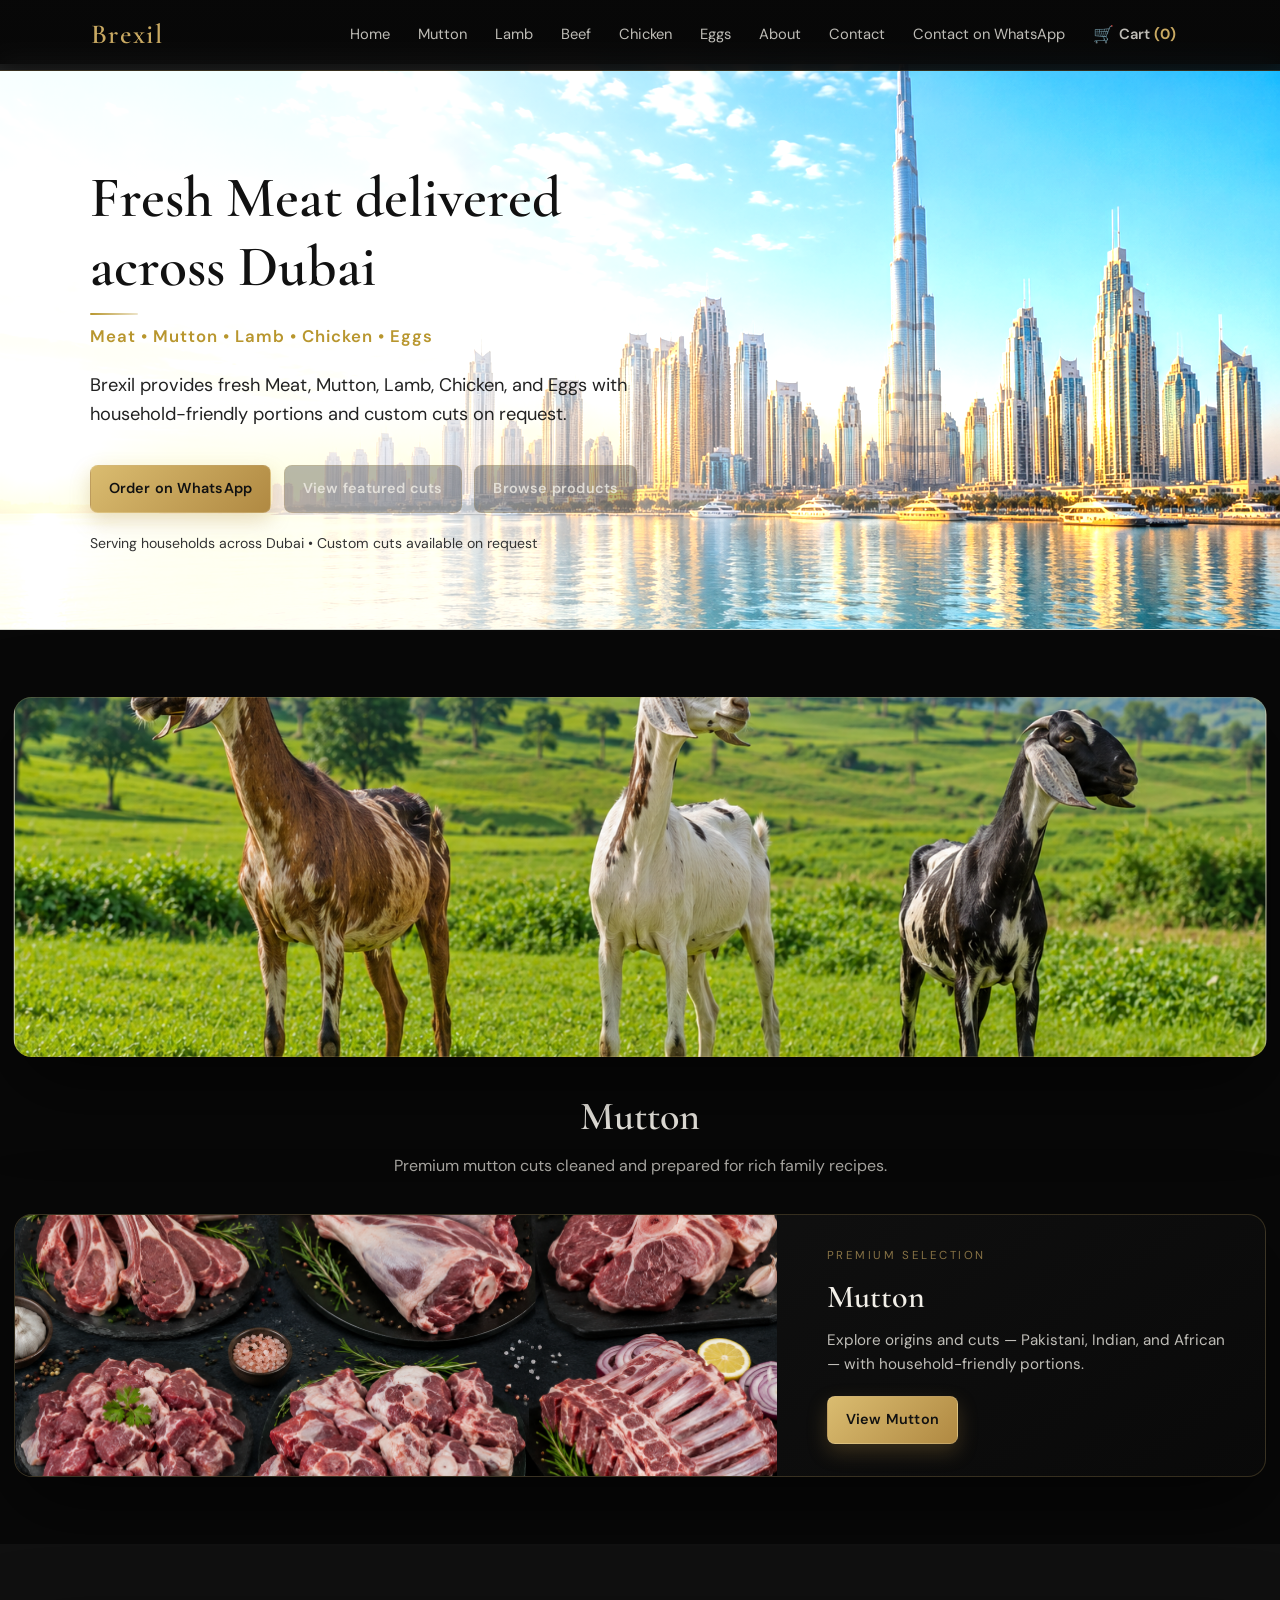
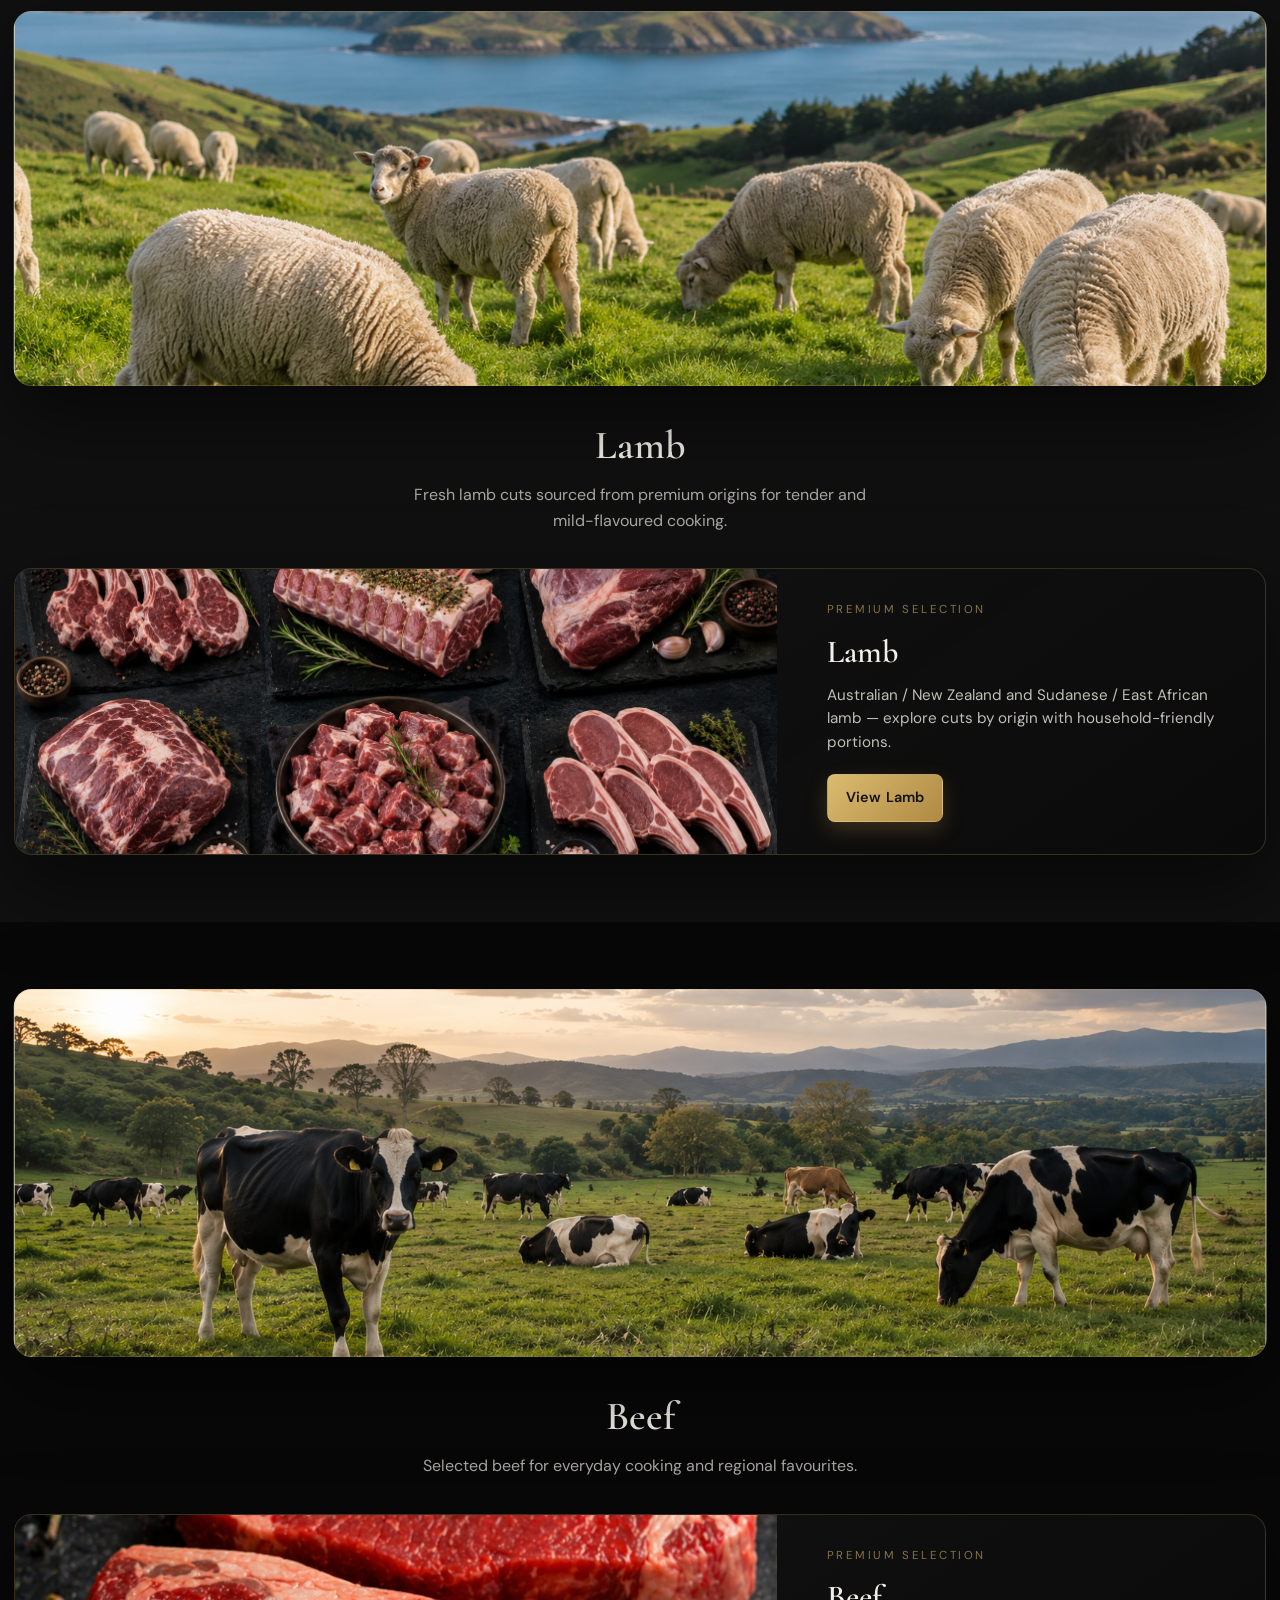
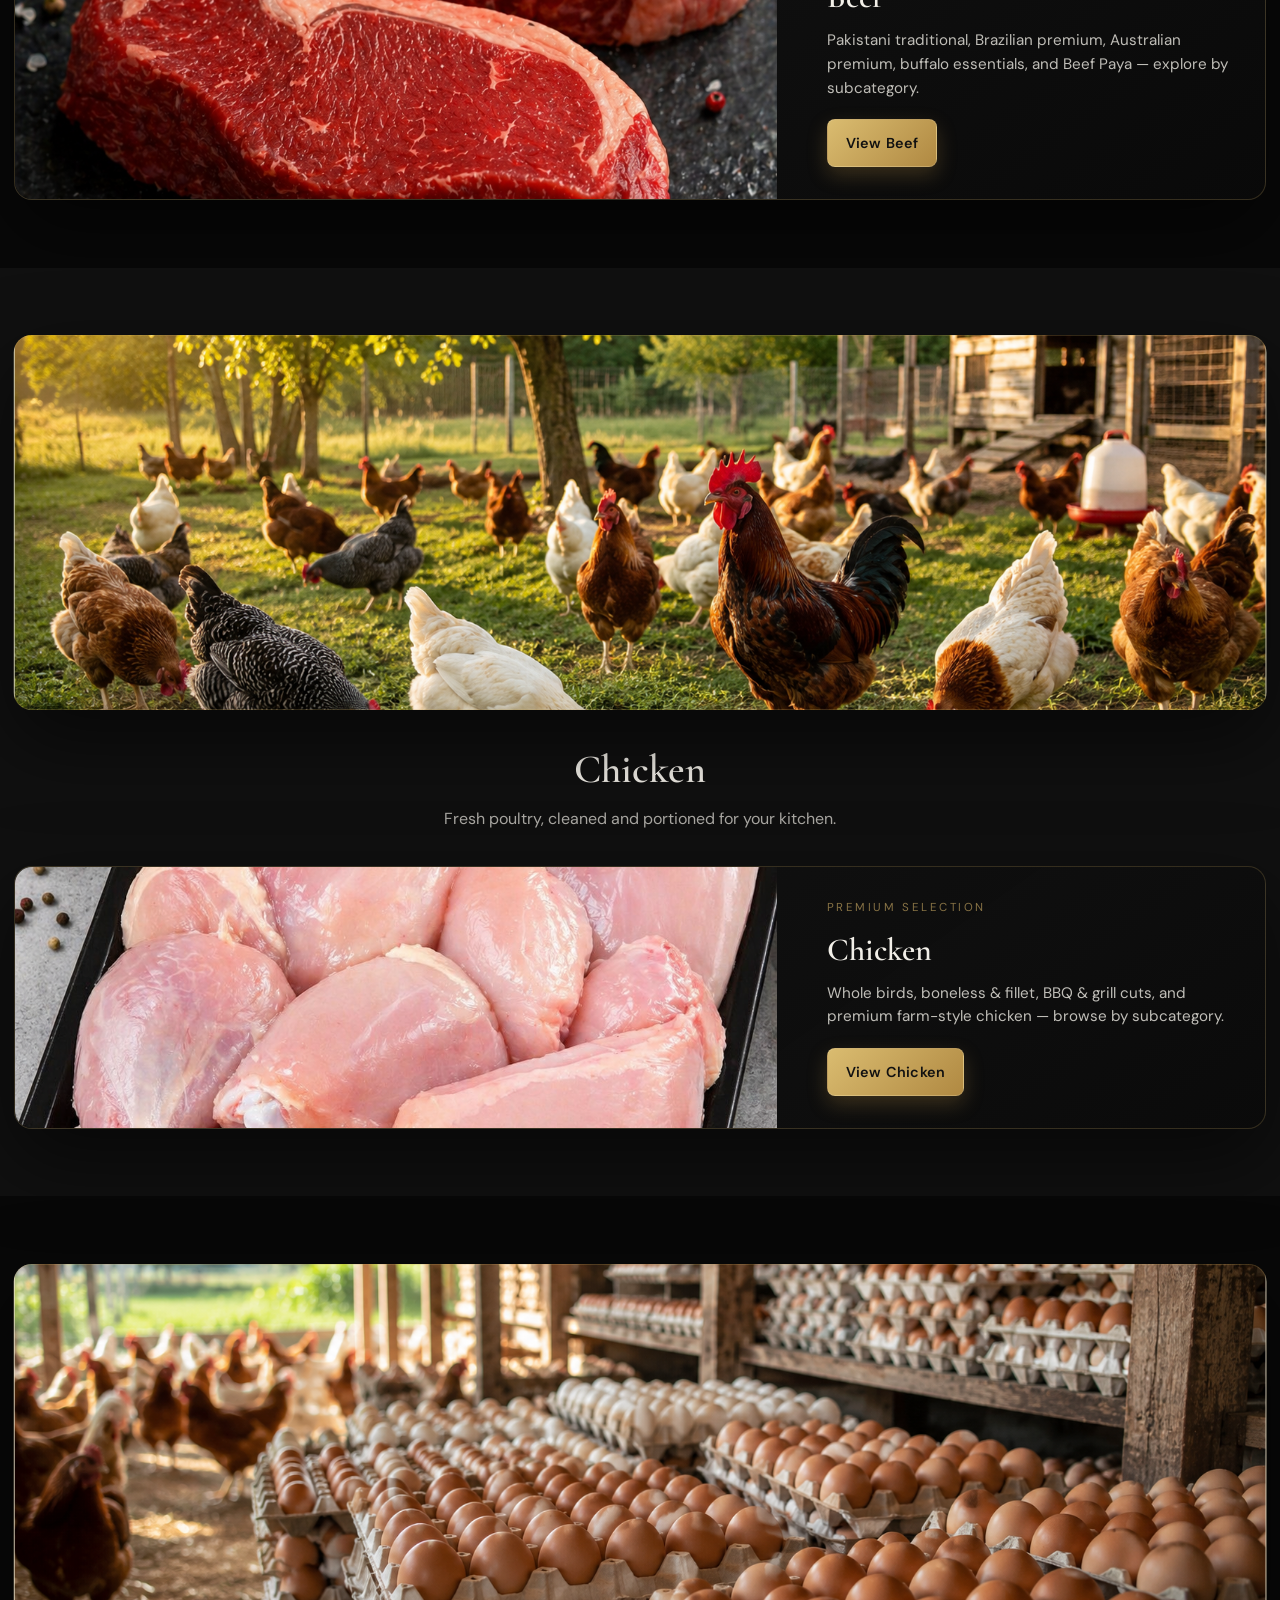
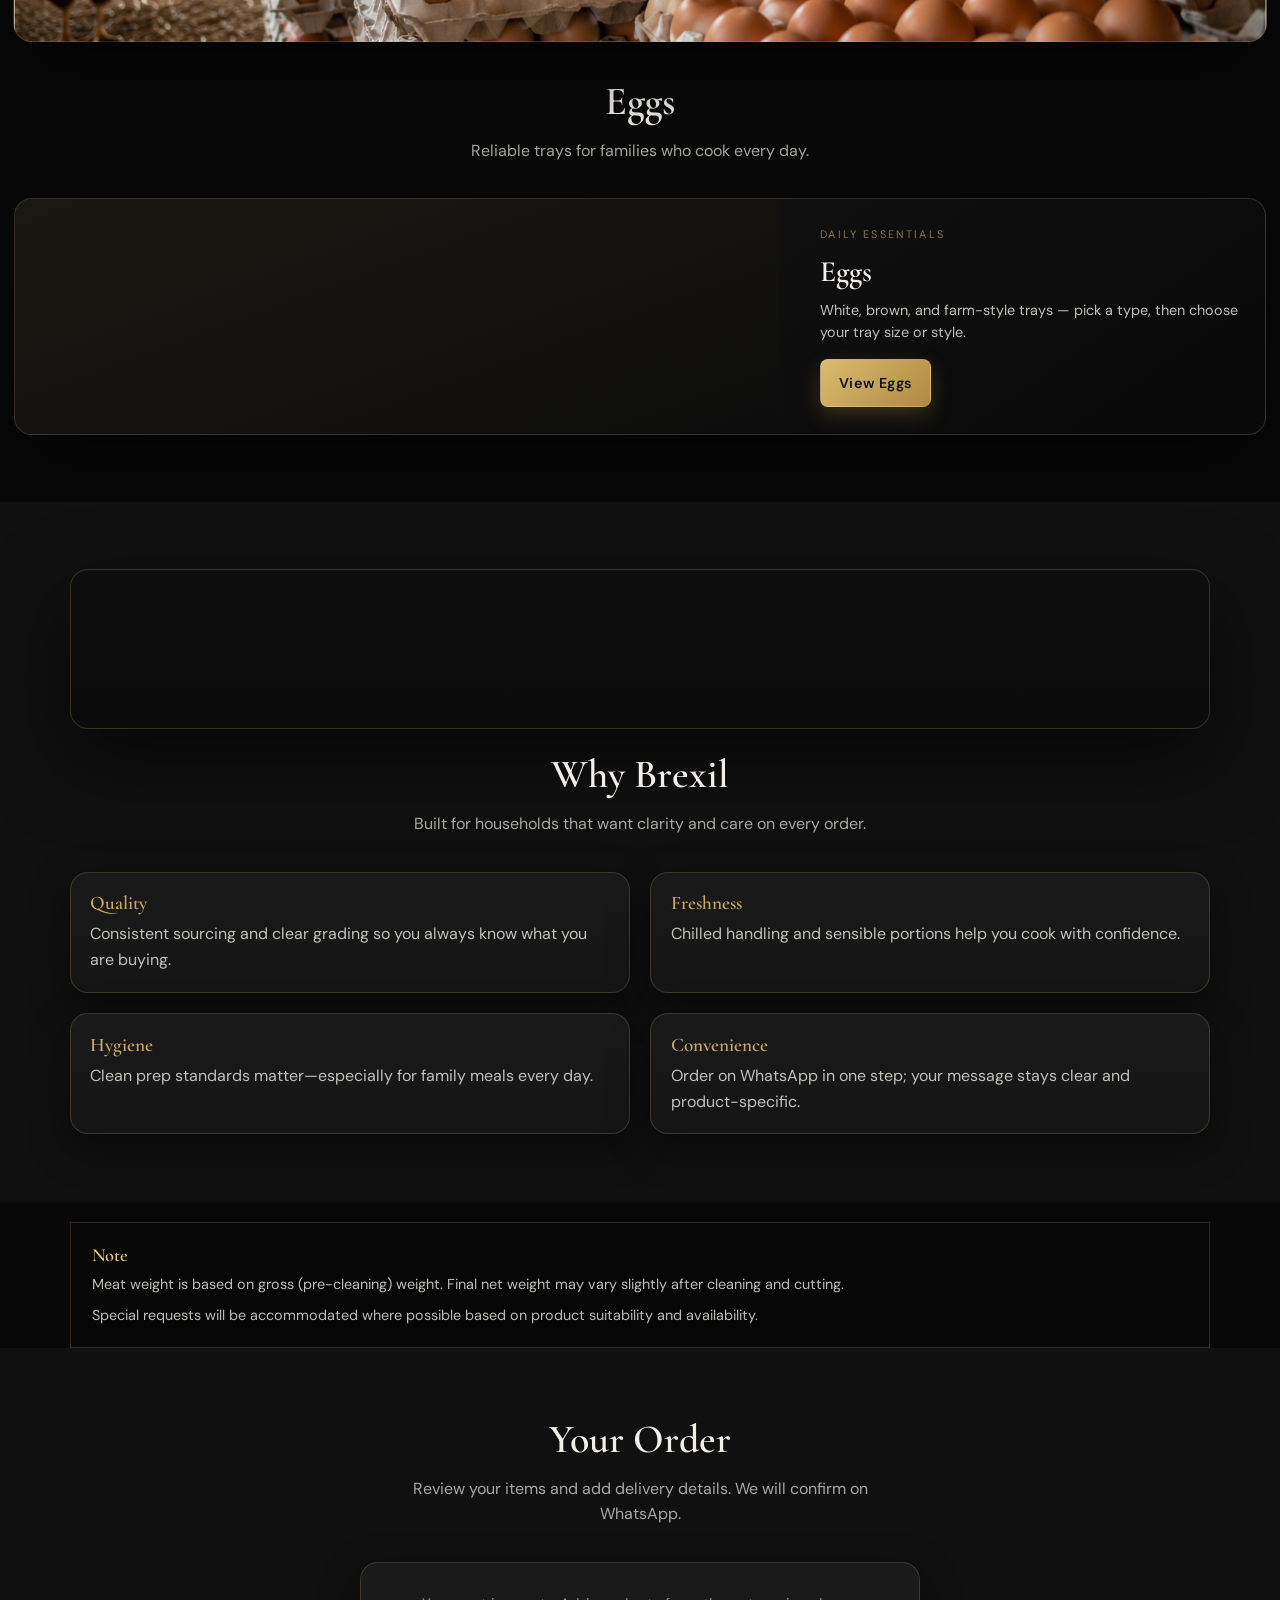
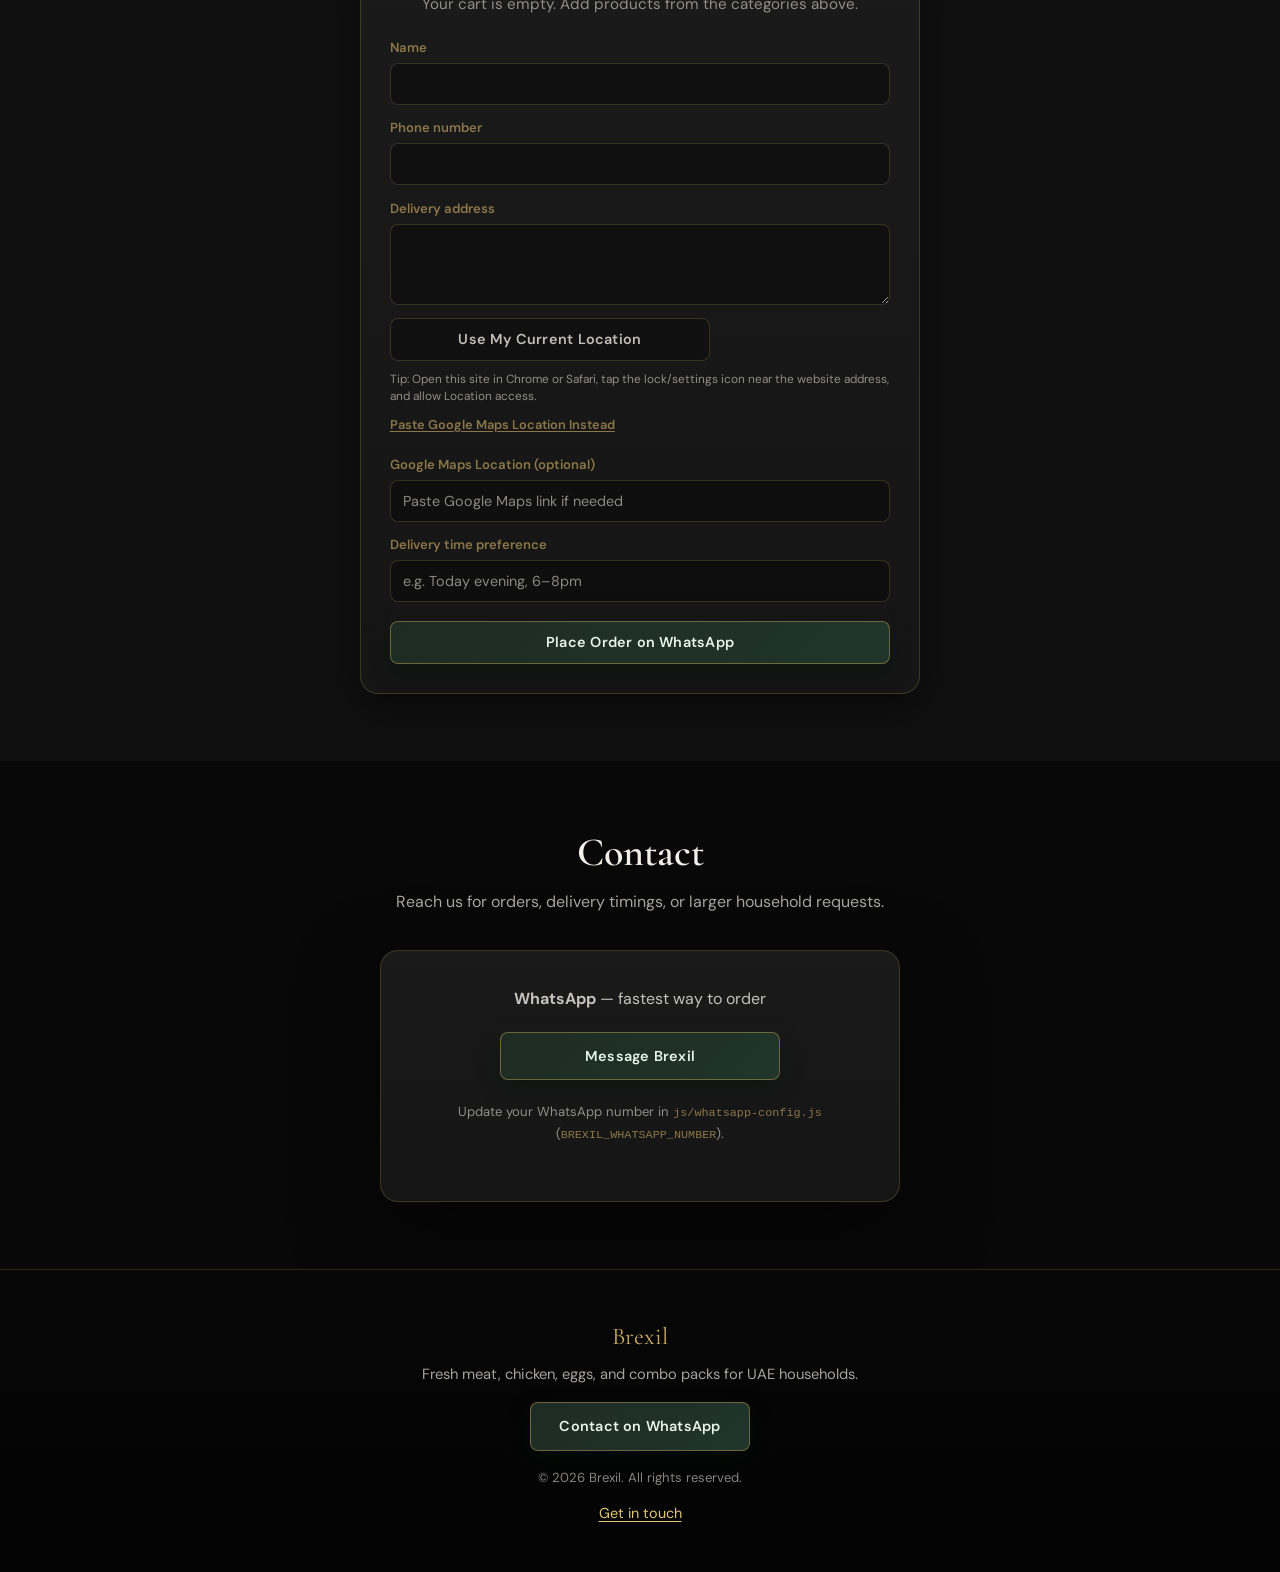
==== commit bdfa06be: "Update chicken and eggs category structure" ====
--- a/index.html
+++ b/index.html
@@ -44,7 +44,7 @@
             <div class="mutton-hub-card__media">
               <img
                 class="mutton-hub-card__img"
-                src="assets/images/mutton-category-card.jpg"
+                src="assets/images/mutton-cuts-selection.png"
                 alt=""
                 width="960"
                 height="640"
@@ -173,7 +173,7 @@
             <div class="lamb-hub-card__media">
               <img
                 class="lamb-hub-card__img"
-                src="assets/images/mutton-chops.jpg"
+                src="assets/images/lamb-premium-selection.png"
                 alt=""
                 width="960"
                 height="640"
@@ -271,38 +271,496 @@
     </section>
 
     <!-- Category: Beef -->
-    <section id="beef" class="section category-section" aria-labelledby="beef-heading">
+    <section id="beef" class="section category-section beef-section" aria-labelledby="beef-heading">
       <div class="section-inner">
-        <div class="section-banner" data-banner-key="beef" aria-hidden="true"></div>
-        <header class="section-header">
-          <h2 id="beef-heading" class="section-title">Beef</h2>
-          <p class="section-intro">Selected beef for everyday cooking and regional favourites.</p>
-        </header>
-        <div class="product-grid" data-category="beef"></div>
+        <div id="beef-hub" class="beef-hub">
+          <div class="section-banner beef-hub-banner" data-banner-key="beef" aria-hidden="true"></div>
+          <header class="section-header">
+            <h2 id="beef-heading" class="section-title">Beef</h2>
+            <p class="section-intro">Selected beef for everyday cooking and regional favourites.</p>
+          </header>
+          <button type="button" class="beef-hub-card" data-beef-open-detail aria-expanded="false">
+            <div class="beef-hub-card__media">
+              <img
+                class="beef-hub-card__img"
+                src="assets/images/beef-steak-cuts.jpg"
+                alt=""
+                width="960"
+                height="640"
+                loading="lazy"
+                decoding="async"
+                data-beef-img-fallback="assets/images/beef-nihari-cut.jpg"
+              />
+            </div>
+            <div class="beef-hub-card__body">
+              <p class="beef-hub-card__eyebrow">Premium selection</p>
+              <h3 class="beef-hub-card__title">Beef</h3>
+              <p class="beef-hub-card__desc">
+                Pakistani traditional, Brazilian premium, Australian premium, buffalo essentials, and Beef Paya — explore by subcategory.
+              </p>
+              <span class="btn btn-primary beef-hub-card__cta">View Beef</span>
+            </div>
+          </button>
+          <div class="product-grid" data-category="beef" hidden aria-hidden="true"></div>
+        </div>
+
+        <div id="beef-detail" class="beef-detail" hidden>
+          <div class="beef-detail__toolbar">
+            <button type="button" class="btn btn-ghost beef-back-btn" data-beef-back>← Back</button>
+          </div>
+
+          <header class="section-header beef-detail__intro">
+            <h2 class="section-title">Beef</h2>
+            <p class="section-intro">
+              Choose a subcategory or Beef Paya option, then browse cuts. Add to cart or confirm details on WhatsApp.
+            </p>
+          </header>
+
+          <section class="beef-featured" aria-labelledby="beef-featured-heading">
+            <h3 id="beef-featured-heading" class="beef-featured__title">Today's Recommended Beef Cut</h3>
+            <div id="beef-featured-root" class="beef-featured__root"></div>
+          </section>
+
+          <section class="beef-origins" aria-label="Beef subcategories">
+            <h3 class="beef-origins__heading">Choose subcategory</h3>
+            <div class="beef-origin-grid beef-origin-grid--main">
+              <article class="beef-origin-card">
+                <div class="beef-origin-card__media">
+                  <img
+                    class="beef-origin-card__img"
+                    src="assets/images/beef-nihari-cut.jpg"
+                    alt=""
+                    width="640"
+                    height="420"
+                    loading="lazy"
+                    decoding="async"
+                    data-beef-img-fallback="assets/images/beef-steak-cuts.jpg"
+                  />
+                </div>
+                <div class="beef-origin-card__body">
+                  <h4 class="beef-origin-card__title">Pakistani Traditional Beef</h4>
+                  <p class="beef-origin-card__desc">
+                    Traditional cuts ideal for nihari, curry, mince, BBQ, and everyday family cooking.
+                  </p>
+                  <button type="button" class="btn btn-primary beef-origin-card__btn" data-beef-view-origin="pk-traditional">View Cuts</button>
+                </div>
+              </article>
+              <article class="beef-origin-card">
+                <div class="beef-origin-card__media">
+                  <img
+                    class="beef-origin-card__img"
+                    src="assets/images/beef-steak-cuts.jpg"
+                    alt=""
+                    width="640"
+                    height="420"
+                    loading="lazy"
+                    decoding="async"
+                    data-beef-img-fallback="assets/images/beef-nihari-cut.jpg"
+                  />
+                </div>
+                <div class="beef-origin-card__body">
+                  <h4 class="beef-origin-card__title">Brazilian Premium Beef</h4>
+                  <p class="beef-origin-card__desc">
+                    Premium beef cuts selected for steaks, grilling, and tender everyday cooking.
+                  </p>
+                  <button type="button" class="btn btn-primary beef-origin-card__btn" data-beef-view-origin="brazilian">View Cuts</button>
+                </div>
+              </article>
+              <article class="beef-origin-card">
+                <div class="beef-origin-card__media">
+                  <img
+                    class="beef-origin-card__img"
+                    src="assets/images/beef-steak-cuts.jpg"
+                    alt=""
+                    width="640"
+                    height="420"
+                    loading="lazy"
+                    decoding="async"
+                    data-beef-img-fallback="assets/images/beef-nihari-cut.jpg"
+                  />
+                </div>
+                <div class="beef-origin-card__body">
+                  <h4 class="beef-origin-card__title">Australian Premium Beef</h4>
+                  <p class="beef-origin-card__desc">Premium beef known for tenderness, marbling, and rich flavour.</p>
+                  <button type="button" class="btn btn-primary beef-origin-card__btn" data-beef-view-origin="australian">View Cuts</button>
+                </div>
+              </article>
+              <article class="beef-origin-card">
+                <div class="beef-origin-card__media">
+                  <img
+                    class="beef-origin-card__img"
+                    src="assets/images/beef-nihari-cut.jpg"
+                    alt=""
+                    width="640"
+                    height="420"
+                    loading="lazy"
+                    decoding="async"
+                    data-beef-img-fallback="assets/images/beef-steak-cuts.jpg"
+                  />
+                </div>
+                <div class="beef-origin-card__body">
+                  <h4 class="beef-origin-card__title">Buffalo Meat Essentials</h4>
+                  <p class="beef-origin-card__desc">
+                    Budget-friendly buffalo meat options suitable for curries, mince, and restaurant cooking.
+                  </p>
+                  <button type="button" class="btn btn-primary beef-origin-card__btn" data-beef-view-origin="buffalo">View Cuts</button>
+                </div>
+              </article>
+            </div>
+          </section>
+
+          <section class="beef-paya-block" aria-labelledby="beef-paya-heading">
+            <h3 id="beef-paya-heading" class="beef-paya-block__title">Beef Paya</h3>
+            <p class="beef-paya-block__intro">
+              Paya is listed separately from regional beef lines above. Pick a supply style, then view options.
+            </p>
+            <div class="beef-origin-grid beef-origin-grid--paya">
+              <article class="beef-origin-card">
+                <div class="beef-origin-card__media">
+                  <img
+                    class="beef-origin-card__img"
+                    src="assets/images/beef-nihari-cut.jpg"
+                    alt=""
+                    width="640"
+                    height="420"
+                    loading="lazy"
+                    decoding="async"
+                    data-beef-img-fallback="assets/images/beef-steak-cuts.jpg"
+                  />
+                </div>
+                <div class="beef-origin-card__body">
+                  <h4 class="beef-origin-card__title">Indian / Pakistani Beef Paya</h4>
+                  <p class="beef-origin-card__desc">Traditional-style paya preparation channels.</p>
+                  <button type="button" class="btn btn-primary beef-origin-card__btn" data-beef-view-origin="paya-indo-pk">View option</button>
+                </div>
+              </article>
+              <article class="beef-origin-card">
+                <div class="beef-origin-card__media">
+                  <img
+                    class="beef-origin-card__img"
+                    src="assets/images/beef-steak-cuts.jpg"
+                    alt=""
+                    width="640"
+                    height="420"
+                    loading="lazy"
+                    decoding="async"
+                    data-beef-img-fallback="assets/images/beef-nihari-cut.jpg"
+                  />
+                </div>
+                <div class="beef-origin-card__body">
+                  <h4 class="beef-origin-card__title">Australian / Brazilian Beef Paya</h4>
+                  <p class="beef-origin-card__desc">Supply aligned with Australian / Brazilian channels.</p>
+                  <button type="button" class="btn btn-primary beef-origin-card__btn" data-beef-view-origin="paya-au-br">View option</button>
+                </div>
+              </article>
+            </div>
+            <p class="beef-paya-note">Paya availability may vary based on daily market supply. Please confirm on WhatsApp.</p>
+          </section>
+
+          <section id="beef-origin-products" class="beef-origin-products" hidden aria-live="polite">
+            <h3 id="beef-origin-products-title" class="beef-origin-products__title"></h3>
+            <div id="beef-products-grid" class="product-grid beef-products-grid"></div>
+          </section>
+
+          <p class="beef-general-note">Custom beef cuts and bulk restaurant orders are available on request.</p>
+
+          <p class="beef-disclaimer">
+            Availability and prices may vary based on daily market supply. Please confirm on WhatsApp.
+          </p>
+        </div>
       </div>
     </section>
 
     <!-- Category: Chicken -->
-    <section id="chicken" class="section category-section section-alt" aria-labelledby="chicken-heading">
+    <section id="chicken" class="section category-section section-alt chicken-section" aria-labelledby="chicken-heading">
       <div class="section-inner">
-        <div class="section-banner" data-banner-key="chicken" aria-hidden="true"></div>
-        <header class="section-header">
-          <h2 id="chicken-heading" class="section-title">Chicken</h2>
-          <p class="section-intro">Fresh poultry, cleaned and portioned for your kitchen.</p>
-        </header>
-        <div class="product-grid" data-category="chicken"></div>
+        <div id="chicken-hub" class="chicken-hub">
+          <div class="section-banner chicken-hub-banner" data-banner-key="chicken" aria-hidden="true"></div>
+          <header class="section-header">
+            <h2 id="chicken-heading" class="section-title">Chicken</h2>
+            <p class="section-intro">Fresh poultry, cleaned and portioned for your kitchen.</p>
+          </header>
+          <button type="button" class="chicken-hub-card" data-chicken-open-detail aria-expanded="false">
+            <div class="chicken-hub-card__media">
+              <img
+                class="chicken-hub-card__img"
+                src="assets/images/chicken-fresh-broiler.jpg"
+                alt=""
+                width="960"
+                height="640"
+                loading="lazy"
+                decoding="async"
+                data-chicken-img-fallback="assets/images/chicken-boneless.jpg"
+              />
+            </div>
+            <div class="chicken-hub-card__body">
+              <p class="chicken-hub-card__eyebrow">Premium selection</p>
+              <h3 class="chicken-hub-card__title">Chicken</h3>
+              <p class="chicken-hub-card__desc">
+                Whole birds, boneless &amp; fillet, BBQ &amp; grill cuts, and premium farm-style chicken — browse by subcategory.
+              </p>
+              <span class="btn btn-primary chicken-hub-card__cta">View Chicken</span>
+            </div>
+          </button>
+          <div class="product-grid" data-category="chicken" hidden aria-hidden="true"></div>
+        </div>
+
+        <div id="chicken-detail" class="chicken-detail" hidden>
+          <div class="chicken-detail__toolbar">
+            <button type="button" class="btn btn-ghost chicken-back-btn" data-chicken-back>← Back</button>
+          </div>
+
+          <header class="section-header chicken-detail__intro">
+            <h2 class="section-title">Chicken</h2>
+            <p class="section-intro">Choose a subcategory, then browse cuts. Add to cart or confirm details on WhatsApp.</p>
+          </header>
+
+          <section class="chicken-featured" aria-labelledby="chicken-featured-heading">
+            <h3 id="chicken-featured-heading" class="chicken-featured__title">Today's Recommended Chicken Cut</h3>
+            <div id="chicken-featured-root" class="chicken-featured__root"></div>
+          </section>
+
+          <section class="chicken-origins" aria-label="Chicken subcategories">
+            <h3 class="chicken-origins__heading">Choose subcategory</h3>
+            <div class="chicken-origin-grid">
+              <article class="chicken-origin-card">
+                <div class="chicken-origin-card__media">
+                  <img
+                    class="chicken-origin-card__img"
+                    src="assets/images/chicken-fresh-broiler.jpg"
+                    alt=""
+                    width="640"
+                    height="420"
+                    loading="lazy"
+                    decoding="async"
+                    data-chicken-img-fallback="assets/images/chicken-boneless.jpg"
+                  />
+                </div>
+                <div class="chicken-origin-card__body">
+                  <h4 class="chicken-origin-card__title">Fresh Whole Chicken</h4>
+                  <p class="chicken-origin-card__desc">
+                    Fresh whole chicken cleaned and prepared for everyday cooking and family meals.
+                  </p>
+                  <button type="button" class="btn btn-primary chicken-origin-card__btn" data-chicken-view-origin="whole">View Cuts</button>
+                </div>
+              </article>
+              <article class="chicken-origin-card">
+                <div class="chicken-origin-card__media">
+                  <img
+                    class="chicken-origin-card__img"
+                    src="assets/images/chicken-boneless.jpg"
+                    alt=""
+                    width="640"
+                    height="420"
+                    loading="lazy"
+                    decoding="async"
+                    data-chicken-img-fallback="assets/images/chicken-fresh-broiler.jpg"
+                  />
+                </div>
+                <div class="chicken-origin-card__body">
+                  <h4 class="chicken-origin-card__title">Boneless &amp; Fillet Cuts</h4>
+                  <p class="chicken-origin-card__desc">
+                    Convenient boneless chicken cuts prepared for quick cooking, grilling, and meal prep.
+                  </p>
+                  <button type="button" class="btn btn-primary chicken-origin-card__btn" data-chicken-view-origin="boneless-fillet">
+                    View Cuts
+                  </button>
+                </div>
+              </article>
+              <article class="chicken-origin-card">
+                <div class="chicken-origin-card__media">
+                  <img
+                    class="chicken-origin-card__img"
+                    src="assets/images/chicken-fresh-broiler.jpg"
+                    alt=""
+                    width="640"
+                    height="420"
+                    loading="lazy"
+                    decoding="async"
+                    data-chicken-img-fallback="assets/images/chicken-boneless.jpg"
+                  />
+                </div>
+                <div class="chicken-origin-card__body">
+                  <h4 class="chicken-origin-card__title">BBQ &amp; Grill Selection</h4>
+                  <p class="chicken-origin-card__desc">
+                    Selected chicken cuts ideal for BBQ, grilling, frying, and restaurant-style cooking.
+                  </p>
+                  <button type="button" class="btn btn-primary chicken-origin-card__btn" data-chicken-view-origin="bbq-grill">View Cuts</button>
+                </div>
+              </article>
+              <article class="chicken-origin-card">
+                <div class="chicken-origin-card__media">
+                  <img
+                    class="chicken-origin-card__img"
+                    src="assets/images/chicken-boneless.jpg"
+                    alt=""
+                    width="640"
+                    height="420"
+                    loading="lazy"
+                    decoding="async"
+                    data-chicken-img-fallback="assets/images/chicken-fresh-broiler.jpg"
+                  />
+                </div>
+                <div class="chicken-origin-card__body">
+                  <h4 class="chicken-origin-card__title">Premium / Farm Chicken</h4>
+                  <p class="chicken-origin-card__desc">
+                    Carefully sourced farm-style chicken with richer texture and traditional taste.
+                  </p>
+                  <button type="button" class="btn btn-primary chicken-origin-card__btn" data-chicken-view-origin="premium-farm">View Cuts</button>
+                </div>
+              </article>
+            </div>
+          </section>
+
+          <section id="chicken-origin-products" class="chicken-origin-products" hidden aria-live="polite">
+            <h3 id="chicken-origin-products-title" class="chicken-origin-products__title"></h3>
+            <div id="chicken-products-grid" class="product-grid chicken-products-grid"></div>
+          </section>
+
+          <p class="chicken-custom-note">Custom chicken cutting and restaurant bulk orders are available on request.</p>
+
+          <p class="chicken-disclaimer">
+            Availability and prices may vary based on daily market supply. Please confirm on WhatsApp.
+          </p>
+        </div>
       </div>
     </section>
 
     <!-- Category: Eggs -->
-    <section id="eggs" class="section category-section" aria-labelledby="eggs-heading">
+    <section id="eggs" class="section category-section eggs-section" aria-labelledby="eggs-heading">
       <div class="section-inner">
-        <div class="section-banner" data-banner-key="eggs" aria-hidden="true"></div>
-        <header class="section-header">
-          <h2 id="eggs-heading" class="section-title">Eggs</h2>
-          <p class="section-intro">Reliable trays for families who cook every day.</p>
-        </header>
-        <div class="product-grid" data-category="eggs"></div>
+        <div id="eggs-hub" class="eggs-hub">
+          <div class="section-banner eggs-hub-banner" data-banner-key="eggs" aria-hidden="true"></div>
+          <header class="section-header">
+            <h2 id="eggs-heading" class="section-title">Eggs</h2>
+            <p class="section-intro">Reliable trays for families who cook every day.</p>
+          </header>
+          <button type="button" class="eggs-hub-card" data-eggs-open-detail aria-expanded="false">
+            <div class="eggs-hub-card__media">
+              <img
+                class="eggs-hub-card__img"
+                src="https://images.unsplash.com/photo-1582722872445-44dc5f7e3c8f?auto=format&amp;fit=crop&amp;w=900&amp;q=85"
+                alt=""
+                width="960"
+                height="640"
+                loading="lazy"
+                decoding="async"
+                data-eggs-img-fallback="assets/images/eggs-farm-origin.png"
+              />
+            </div>
+            <div class="eggs-hub-card__body">
+              <p class="eggs-hub-card__eyebrow">Daily essentials</p>
+              <h3 class="eggs-hub-card__title">Eggs</h3>
+              <p class="eggs-hub-card__desc">
+                White, brown, and farm-style trays — pick a type, then choose your tray size or style.
+              </p>
+              <span class="btn btn-primary eggs-hub-card__cta">View Eggs</span>
+            </div>
+          </button>
+          <div class="product-grid" data-category="eggs" hidden aria-hidden="true"></div>
+        </div>
+
+        <div id="eggs-detail" class="eggs-detail" hidden>
+          <div class="eggs-detail__toolbar">
+            <button type="button" class="btn btn-ghost eggs-back-btn" data-eggs-back>← Back</button>
+          </div>
+
+          <header class="section-header eggs-detail__intro">
+            <h2 class="section-title">Eggs</h2>
+            <p class="section-intro">Choose a subcategory, then browse trays. Add to cart or confirm on WhatsApp.</p>
+          </header>
+
+          <section class="eggs-featured" aria-labelledby="eggs-featured-heading">
+            <h3 id="eggs-featured-heading" class="eggs-featured__title">Today's Recommended Eggs</h3>
+            <div id="eggs-featured-root" class="eggs-featured__root"></div>
+          </section>
+
+          <section class="eggs-origins" aria-label="Egg subcategories">
+            <h3 class="eggs-origins__heading">Choose subcategory</h3>
+            <div class="eggs-origin-grid">
+              <article class="eggs-origin-card">
+                <div class="eggs-origin-card__media">
+                  <img
+                    class="eggs-origin-card__img"
+                    src="https://images.unsplash.com/photo-1582722872445-44dc5f7e3c8f?auto=format&amp;fit=crop&amp;w=900&amp;q=85"
+                    alt=""
+                    width="640"
+                    height="420"
+                    loading="lazy"
+                    decoding="async"
+                    data-eggs-img-fallback="assets/images/eggs-farm-origin.png"
+                  />
+                </div>
+                <div class="eggs-origin-card__body">
+                  <h4 class="eggs-origin-card__title">White Eggs</h4>
+                  <p class="eggs-origin-card__desc">
+                    Fresh white eggs for everyday household and restaurant use.
+                  </p>
+                  <button type="button" class="btn btn-primary eggs-origin-card__btn" data-eggs-view-origin="white">
+                    View trays
+                  </button>
+                </div>
+              </article>
+              <article class="eggs-origin-card">
+                <div class="eggs-origin-card__media">
+                  <img
+                    class="eggs-origin-card__img"
+                    src="https://images.unsplash.com/photo-1582722872445-44dc5f7e3c8f?auto=format&amp;fit=crop&amp;w=900&amp;q=85"
+                    alt=""
+                    width="640"
+                    height="420"
+                    loading="lazy"
+                    decoding="async"
+                    data-eggs-img-fallback="assets/images/eggs-farm-origin.png"
+                  />
+                </div>
+                <div class="eggs-origin-card__body">
+                  <h4 class="eggs-origin-card__title">Brown Eggs</h4>
+                  <p class="eggs-origin-card__desc">
+                    Premium brown eggs with rich taste and reliable freshness.
+                  </p>
+                  <button type="button" class="btn btn-primary eggs-origin-card__btn" data-eggs-view-origin="brown">
+                    View trays
+                  </button>
+                </div>
+              </article>
+              <article class="eggs-origin-card">
+                <div class="eggs-origin-card__media">
+                  <img
+                    class="eggs-origin-card__img"
+                    src="assets/images/eggs-farm-origin.png"
+                    alt=""
+                    width="640"
+                    height="420"
+                    loading="lazy"
+                    decoding="async"
+                    data-eggs-img-fallback="https://images.unsplash.com/photo-1582722872445-44dc5f7e3c8f?auto=format&amp;fit=crop&amp;w=900&amp;q=85"
+                  />
+                </div>
+                <div class="eggs-origin-card__body">
+                  <h4 class="eggs-origin-card__title">Organic / Farm Eggs</h4>
+                  <p class="eggs-origin-card__desc">
+                    Farm-style eggs selected for freshness and natural quality.
+                  </p>
+                  <button type="button" class="btn btn-primary eggs-origin-card__btn" data-eggs-view-origin="organic-farm">
+                    View options
+                  </button>
+                </div>
+              </article>
+            </div>
+          </section>
+
+          <section id="eggs-origin-products" class="eggs-origin-products" hidden aria-live="polite">
+            <h3 id="eggs-origin-products-title" class="eggs-origin-products__title"></h3>
+            <div id="eggs-products-grid" class="product-grid eggs-products-grid"></div>
+          </section>
+
+          <p class="eggs-bulk-note">Bulk trays and restaurant supply are available on request.</p>
+
+          <p class="eggs-disclaimer">
+            Availability and prices may vary based on daily market supply. Please confirm on WhatsApp.
+          </p>
+        </div>
       </div>
     </section>
 
--- a/css/style.css
+++ b/css/style.css
@@ -413,18 +413,36 @@
 }
 
 /* ----- Mutton hub & detail ----- */
-.mutton-section .mutton-hub-banner {
-  margin-bottom: var(--space-lg);
+/* Large banner below hero: bright farm image — full-bleed (breaks out of .section-inner max-width) */
+.mutton-section .mutton-hub-banner.section-banner {
+  --mutton-banner-edge: clamp(0.35rem, 1.5vw, 0.85rem);
+  position: relative;
+  left: 50%;
+  transform: translateX(-50%);
+  width: calc(100vw - 2 * var(--mutton-banner-edge));
+  max-width: none;
+  margin: 0 0 var(--space-lg);
+  box-sizing: border-box;
+  background-color: #e6efe8;
+  background-image: url("../assets/images/mutton-origin-farm.png") !important;
+  background-size: cover !important;
+  background-position: center !important;
+  background-repeat: no-repeat !important;
+  min-height: min(44vw, 360px);
+  border-radius: var(--radius-lg);
 }
 
 .mutton-hub-card {
+  --mutton-card-edge: clamp(0.35rem, 1.5vw, 0.85rem);
   display: grid;
-  grid-template-columns: minmax(0, 1.1fr) minmax(0, 1fr);
-  gap: clamp(1rem, 3vw, 2rem);
+  /* Wider visual column so cuts read clearly — image stays left */
+  grid-template-columns: minmax(0, 1.62fr) minmax(0, 1fr);
+  gap: clamp(0.5rem, 1.75vw, 1.1rem);
   align-items: stretch;
-  width: 100%;
-  max-width: var(--max-w);
-  margin: 0 auto;
+  width: calc(100vw - 2 * var(--mutton-card-edge));
+  max-width: none;
+  margin-left: calc(50% - 50vw + var(--mutton-card-edge));
+  margin-right: calc(50% - 50vw + var(--mutton-card-edge));
   padding: 0;
   text-align: left;
   border: 1px solid var(--color-border);
@@ -450,14 +468,17 @@
 
 .mutton-hub-card__media {
   position: relative;
-  min-height: 220px;
-  background: #111;
+  min-height: 240px;
+  background: linear-gradient(160deg, #1a1610, #0d0d0d);
 }
 
 .mutton-hub-card__img {
+  position: absolute;
+  inset: 0;
   width: 100%;
   height: 100%;
   object-fit: cover;
+  object-position: center;
   display: block;
 }
 
@@ -614,18 +635,93 @@
 }
 
 /* ----- Lamb hub & detail (matches Mutton) ----- */
-.lamb-section .lamb-hub-banner {
-  margin-bottom: var(--space-lg);
-}
-
-.lamb-hub-card {
+/* Large lamb banner below Mutton hub: premium image — full-bleed (overrides inline background from script.js/media.js) */
+.lamb-section .lamb-hub-banner.section-banner {
+  --lamb-banner-edge: clamp(0.35rem, 1.5vw, 0.85rem);
+  position: relative;
+  left: 50%;
+  transform: translateX(-50%);
+  width: calc(100vw - 2 * var(--lamb-banner-edge));
+  max-width: none;
+  margin: 0 0 var(--space-lg);
+  box-sizing: border-box;
+  background-color: #e9f2eb;
+  background-image: url("../assets/images/lamb-origin-premium.png") !important;
+  background-size: cover !important;
+  background-position: center !important;
+  background-repeat: no-repeat !important;
+  min-height: min(46vw, 375px);
+  border-radius: var(--radius-lg);
+}
+
+/* ----- Beef category banner (matches Mutton / Lamb full-bleed strip) ----- */
+.beef-section .beef-hub-banner.section-banner {
+  --beef-banner-edge: clamp(0.35rem, 1.5vw, 0.85rem);
+  position: relative;
+  left: 50%;
+  transform: translateX(-50%);
+  width: calc(100vw - 2 * var(--beef-banner-edge));
+  max-width: none;
+  margin: 0 0 var(--space-lg);
+  box-sizing: border-box;
+  background-color: #e8efe5;
+  background-image: url("../assets/images/beef-origin-farm.png") !important;
+  background-size: cover !important;
+  background-position: center !important;
+  background-repeat: no-repeat !important;
+  min-height: min(45vw, 368px);
+  border-radius: var(--radius-lg);
+}
+
+/* ----- Chicken category banner (matches Mutton / Lamb / Beef full-bleed strip) ----- */
+.chicken-section .chicken-hub-banner.section-banner {
+  --chicken-banner-edge: clamp(0.35rem, 1.5vw, 0.85rem);
+  position: relative;
+  left: 50%;
+  transform: translateX(-50%);
+  width: calc(100vw - 2 * var(--chicken-banner-edge));
+  max-width: none;
+  margin: 0 0 var(--space-lg);
+  box-sizing: border-box;
+  background-color: #eef4eb;
+  background-image: url("../assets/images/chicken-origin-farm.png") !important;
+  background-size: cover !important;
+  background-position: center !important;
+  background-repeat: no-repeat !important;
+  min-height: min(46vw, 375px);
+  border-radius: var(--radius-lg);
+}
+
+/* ----- Eggs category banner (matches Mutton / Lamb / Beef / Chicken full-bleed strip) ----- */
+.eggs-section .eggs-hub-banner.section-banner {
+  --eggs-banner-edge: clamp(0.35rem, 1.5vw, 0.85rem);
+  position: relative;
+  left: 50%;
+  transform: translateX(-50%);
+  width: calc(100vw - 2 * var(--eggs-banner-edge));
+  max-width: none;
+  margin: 0 0 var(--space-lg);
+  box-sizing: border-box;
+  background-color: #f6f3ea;
+  background-image: url("../assets/images/eggs-farm-origin.png") !important;
+  background-size: cover !important;
+  background-position: center !important;
+  background-repeat: no-repeat !important;
+  min-height: min(46vw, 378px);
+  border-radius: var(--radius-lg);
+}
+
+/* ----- Eggs hub & detail (same flow as Chicken; slightly lighter spacing) ----- */
+.eggs-hub-card {
+  --eggs-card-edge: clamp(0.35rem, 1.5vw, 0.85rem);
   display: grid;
-  grid-template-columns: minmax(0, 1.1fr) minmax(0, 1fr);
-  gap: clamp(1rem, 3vw, 2rem);
+  grid-template-columns: minmax(0, 1.62fr) minmax(0, 1fr);
+  gap: clamp(0.45rem, 1.5vw, 0.95rem);
   align-items: stretch;
-  width: 100%;
-  max-width: var(--max-w);
-  margin: 0 auto;
+  width: calc(100vw - 2 * var(--eggs-card-edge));
+  max-width: none;
+  margin-left: calc(50% - 50vw + var(--eggs-card-edge));
+  margin-right: calc(50% - 50vw + var(--eggs-card-edge));
   padding: 0;
   text-align: left;
   border: 1px solid var(--color-border);
@@ -639,6 +735,694 @@
   transition: border-color 0.2s ease, transform 0.2s ease, box-shadow 0.2s ease;
 }
 
+.eggs-hub-card:hover {
+  border-color: rgba(228, 199, 122, 0.45);
+  transform: translateY(-2px);
+}
+
+.eggs-hub-card:focus-visible {
+  outline: 2px solid var(--color-gold);
+  outline-offset: 3px;
+}
+
+.eggs-hub-card__media {
+  position: relative;
+  min-height: 220px;
+  background: linear-gradient(160deg, #1a1812, #0d0d0d);
+}
+
+.eggs-hub-card__img {
+  position: absolute;
+  inset: 0;
+  width: 100%;
+  height: 100%;
+  object-fit: cover;
+  object-position: center;
+  display: block;
+}
+
+.eggs-hub-card__body {
+  padding: clamp(1rem, 2.6vw, 1.65rem);
+  display: flex;
+  flex-direction: column;
+  gap: calc(var(--space-sm) * 0.85);
+  justify-content: center;
+}
+
+.eggs-hub-card__eyebrow {
+  margin: 0;
+  font-size: 0.68rem;
+  letter-spacing: 0.2em;
+  text-transform: uppercase;
+  color: var(--color-gold-muted);
+}
+
+.eggs-hub-card__title {
+  margin: 0;
+  font-family: var(--font-serif);
+  font-size: clamp(1.45rem, 2.8vw, 1.85rem);
+  font-weight: 600;
+  color: var(--color-text);
+}
+
+.eggs-hub-card__desc {
+  margin: 0;
+  font-size: 0.9rem;
+  line-height: 1.5;
+  color: var(--color-text-soft);
+}
+
+.eggs-hub-card__cta {
+  align-self: flex-start;
+  margin-top: calc(var(--space-xs) * 0.75);
+  pointer-events: none;
+}
+
+.eggs-detail__toolbar {
+  margin-bottom: var(--space-md);
+}
+
+.eggs-detail__intro {
+  margin-bottom: clamp(1.25rem, 3vw, 2rem);
+}
+
+.eggs-featured {
+  margin-bottom: clamp(1.5rem, 4vw, 2.5rem);
+}
+
+.eggs-featured__title {
+  font-family: var(--font-serif);
+  font-size: clamp(1.15rem, 2.2vw, 1.4rem);
+  margin: 0 0 var(--space-sm);
+  color: var(--color-text);
+}
+
+.eggs-featured__root {
+  max-width: 460px;
+}
+
+.eggs-featured__root .product-card {
+  margin: 0;
+}
+
+.eggs-origins__heading {
+  font-family: var(--font-serif);
+  font-size: clamp(1.05rem, 2vw, 1.3rem);
+  margin: 0 0 var(--space-sm);
+  color: var(--color-text);
+}
+
+.eggs-origin-grid {
+  display: grid;
+  grid-template-columns: 1fr;
+  gap: var(--space-sm);
+  max-width: 880px;
+  margin: 0 auto;
+}
+
+@media (min-width: 720px) {
+  .eggs-origin-grid {
+    grid-template-columns: repeat(3, minmax(0, 1fr));
+    gap: var(--space-md);
+  }
+}
+
+.eggs-origin-card {
+  display: flex;
+  flex-direction: column;
+  border: 1px solid var(--color-border);
+  border-radius: var(--radius-lg);
+  background: var(--color-surface);
+  overflow: hidden;
+  box-shadow: var(--shadow-card);
+}
+
+.eggs-origin-card__media {
+  position: relative;
+  aspect-ratio: 4 / 3;
+  background: #111;
+}
+
+.eggs-origin-card__img {
+  width: 100%;
+  height: 100%;
+  object-fit: cover;
+  display: block;
+}
+
+.eggs-origin-card__body {
+  padding: clamp(0.75rem, 2vw, var(--space-md));
+  display: flex;
+  flex-direction: column;
+  gap: calc(var(--space-sm) * 0.9);
+  flex: 1;
+}
+
+.eggs-origin-card__title {
+  margin: 0;
+  font-family: var(--font-serif);
+  font-size: 1.1rem;
+  color: var(--color-text);
+}
+
+.eggs-origin-card__desc {
+  margin: 0;
+  font-size: 0.84rem;
+  line-height: 1.48;
+  color: var(--color-text-soft);
+  flex: 1;
+}
+
+.eggs-origin-card__btn {
+  width: 100%;
+  justify-content: center;
+}
+
+.eggs-origin-products {
+  margin-top: clamp(1.5rem, 4vw, 2.5rem);
+  padding-top: var(--space-md);
+  border-top: 1px solid var(--color-border);
+}
+
+.eggs-origin-products__title {
+  font-family: var(--font-serif);
+  font-size: clamp(1.05rem, 1.85vw, 1.25rem);
+  margin: 0 0 var(--space-sm);
+  color: var(--color-text);
+}
+
+.eggs-bulk-note {
+  margin: clamp(1.25rem, 3.5vw, 2rem) 0 0;
+  padding: clamp(0.75rem, 2vw, var(--space-md));
+  font-size: 0.88rem;
+  line-height: 1.5;
+  color: var(--color-gold-muted);
+  border-left: 3px solid rgba(201, 169, 98, 0.45);
+  padding-left: calc(var(--space-md) + 0.25rem);
+}
+
+.eggs-disclaimer {
+  margin: clamp(1rem, 2.5vw, 1.5rem) 0 0;
+  padding: var(--space-sm) var(--space-md);
+  font-size: 0.85rem;
+  line-height: 1.5;
+  color: var(--color-muted);
+  border: 1px solid rgba(201, 169, 98, 0.22);
+  border-radius: var(--radius);
+  background: rgba(8, 8, 8, 0.35);
+}
+
+/* ----- Chicken hub & detail (matches Lamb / Beef / Mutton) ----- */
+.chicken-hub-card {
+  --chicken-card-edge: clamp(0.35rem, 1.5vw, 0.85rem);
+  display: grid;
+  grid-template-columns: minmax(0, 1.62fr) minmax(0, 1fr);
+  gap: clamp(0.5rem, 1.75vw, 1.1rem);
+  align-items: stretch;
+  width: calc(100vw - 2 * var(--chicken-card-edge));
+  max-width: none;
+  margin-left: calc(50% - 50vw + var(--chicken-card-edge));
+  margin-right: calc(50% - 50vw + var(--chicken-card-edge));
+  padding: 0;
+  text-align: left;
+  border: 1px solid var(--color-border);
+  border-radius: var(--radius-lg);
+  background: linear-gradient(145deg, rgba(21, 21, 21, 0.98), rgba(10, 10, 10, 0.92));
+  box-shadow: var(--shadow-premium);
+  cursor: pointer;
+  overflow: hidden;
+  font: inherit;
+  color: inherit;
+  transition: border-color 0.2s ease, transform 0.2s ease, box-shadow 0.2s ease;
+}
+
+.chicken-hub-card:hover {
+  border-color: rgba(228, 199, 122, 0.45);
+  transform: translateY(-2px);
+}
+
+.chicken-hub-card:focus-visible {
+  outline: 2px solid var(--color-gold);
+  outline-offset: 3px;
+}
+
+.chicken-hub-card__media {
+  position: relative;
+  min-height: 240px;
+  background: linear-gradient(160deg, #141815, #0d0d0d);
+}
+
+.chicken-hub-card__img {
+  position: absolute;
+  inset: 0;
+  width: 100%;
+  height: 100%;
+  object-fit: cover;
+  object-position: center;
+  display: block;
+}
+
+.chicken-hub-card__body {
+  padding: clamp(1.2rem, 3vw, 2rem);
+  display: flex;
+  flex-direction: column;
+  gap: var(--space-sm);
+  justify-content: center;
+}
+
+.chicken-hub-card__eyebrow {
+  margin: 0;
+  font-size: 0.72rem;
+  letter-spacing: 0.22em;
+  text-transform: uppercase;
+  color: var(--color-gold-muted);
+}
+
+.chicken-hub-card__title {
+  margin: 0;
+  font-family: var(--font-serif);
+  font-size: clamp(1.6rem, 3vw, 2rem);
+  font-weight: 600;
+  color: var(--color-text);
+}
+
+.chicken-hub-card__desc {
+  margin: 0;
+  font-size: 0.95rem;
+  line-height: 1.55;
+  color: var(--color-text-soft);
+}
+
+.chicken-hub-card__cta {
+  align-self: flex-start;
+  margin-top: var(--space-xs);
+  pointer-events: none;
+}
+
+.chicken-detail__toolbar {
+  margin-bottom: var(--space-md);
+}
+
+.chicken-detail__intro {
+  margin-bottom: var(--space-lg);
+}
+
+.chicken-featured {
+  margin-bottom: clamp(2rem, 5vw, 3rem);
+}
+
+.chicken-featured__title {
+  font-family: var(--font-serif);
+  font-size: clamp(1.25rem, 2.4vw, 1.5rem);
+  margin: 0 0 var(--space-md);
+  color: var(--color-text);
+}
+
+.chicken-featured__root {
+  max-width: 520px;
+}
+
+.chicken-featured__root .product-card {
+  margin: 0;
+}
+
+.chicken-origins__heading {
+  font-family: var(--font-serif);
+  font-size: clamp(1.2rem, 2.2vw, 1.45rem);
+  margin: 0 0 var(--space-md);
+  color: var(--color-text);
+}
+
+.chicken-origin-grid {
+  display: grid;
+  grid-template-columns: repeat(2, minmax(0, 1fr));
+  gap: var(--space-md);
+  max-width: 920px;
+  margin: 0 auto;
+}
+
+.chicken-origin-card {
+  display: flex;
+  flex-direction: column;
+  border: 1px solid var(--color-border);
+  border-radius: var(--radius-lg);
+  background: var(--color-surface);
+  overflow: hidden;
+  box-shadow: var(--shadow-card);
+}
+
+.chicken-origin-card__media {
+  position: relative;
+  aspect-ratio: 4 / 3;
+  background: #111;
+}
+
+.chicken-origin-card__img {
+  width: 100%;
+  height: 100%;
+  object-fit: cover;
+  display: block;
+}
+
+.chicken-origin-card__body {
+  padding: var(--space-md);
+  display: flex;
+  flex-direction: column;
+  gap: var(--space-sm);
+  flex: 1;
+}
+
+.chicken-origin-card__title {
+  margin: 0;
+  font-family: var(--font-serif);
+  font-size: 1.2rem;
+  color: var(--color-text);
+}
+
+.chicken-origin-card__desc {
+  margin: 0;
+  font-size: 0.88rem;
+  line-height: 1.5;
+  color: var(--color-text-soft);
+  flex: 1;
+}
+
+.chicken-origin-card__btn {
+  width: 100%;
+  justify-content: center;
+}
+
+.chicken-origin-products {
+  margin-top: clamp(2rem, 5vw, 3rem);
+  padding-top: var(--space-lg);
+  border-top: 1px solid var(--color-border);
+}
+
+.chicken-origin-products__title {
+  font-family: var(--font-serif);
+  font-size: clamp(1.15rem, 2vw, 1.35rem);
+  margin: 0 0 var(--space-md);
+  color: var(--color-text);
+}
+
+.chicken-custom-note {
+  margin: clamp(1.5rem, 4vw, 2.25rem) 0 0;
+  padding: var(--space-md);
+  font-size: 0.9rem;
+  line-height: 1.55;
+  color: var(--color-gold-muted);
+  border-left: 3px solid rgba(201, 169, 98, 0.45);
+  padding-left: calc(var(--space-md) + 0.25rem);
+}
+
+.chicken-disclaimer {
+  margin: clamp(1.25rem, 3vw, 2rem) 0 0;
+  padding: var(--space-md);
+  font-size: 0.88rem;
+  line-height: 1.55;
+  color: var(--color-muted);
+  border: 1px solid rgba(201, 169, 98, 0.25);
+  border-radius: var(--radius);
+  background: rgba(8, 8, 8, 0.35);
+}
+
+/* ----- Beef hub & detail (matches Lamb / Mutton) ----- */
+.beef-hub-card {
+  --beef-card-edge: clamp(0.35rem, 1.5vw, 0.85rem);
+  display: grid;
+  grid-template-columns: minmax(0, 1.62fr) minmax(0, 1fr);
+  gap: clamp(0.5rem, 1.75vw, 1.1rem);
+  align-items: stretch;
+  width: calc(100vw - 2 * var(--beef-card-edge));
+  max-width: none;
+  margin-left: calc(50% - 50vw + var(--beef-card-edge));
+  margin-right: calc(50% - 50vw + var(--beef-card-edge));
+  padding: 0;
+  text-align: left;
+  border: 1px solid var(--color-border);
+  border-radius: var(--radius-lg);
+  background: linear-gradient(145deg, rgba(21, 21, 21, 0.98), rgba(10, 10, 10, 0.92));
+  box-shadow: var(--shadow-premium);
+  cursor: pointer;
+  overflow: hidden;
+  font: inherit;
+  color: inherit;
+  transition: border-color 0.2s ease, transform 0.2s ease, box-shadow 0.2s ease;
+}
+
+.beef-hub-card:hover {
+  border-color: rgba(228, 199, 122, 0.45);
+  transform: translateY(-2px);
+}
+
+.beef-hub-card:focus-visible {
+  outline: 2px solid var(--color-gold);
+  outline-offset: 3px;
+}
+
+.beef-hub-card__media {
+  position: relative;
+  min-height: 240px;
+  background: linear-gradient(160deg, #1a1410, #0d0d0d);
+}
+
+.beef-hub-card__img {
+  position: absolute;
+  inset: 0;
+  width: 100%;
+  height: 100%;
+  object-fit: cover;
+  object-position: center;
+  display: block;
+}
+
+.beef-hub-card__body {
+  padding: clamp(1.2rem, 3vw, 2rem);
+  display: flex;
+  flex-direction: column;
+  gap: var(--space-sm);
+  justify-content: center;
+}
+
+.beef-hub-card__eyebrow {
+  margin: 0;
+  font-size: 0.72rem;
+  letter-spacing: 0.22em;
+  text-transform: uppercase;
+  color: var(--color-gold-muted);
+}
+
+.beef-hub-card__title {
+  margin: 0;
+  font-family: var(--font-serif);
+  font-size: clamp(1.6rem, 3vw, 2rem);
+  font-weight: 600;
+  color: var(--color-text);
+}
+
+.beef-hub-card__desc {
+  margin: 0;
+  font-size: 0.95rem;
+  line-height: 1.55;
+  color: var(--color-text-soft);
+}
+
+.beef-hub-card__cta {
+  align-self: flex-start;
+  margin-top: var(--space-xs);
+  pointer-events: none;
+}
+
+.beef-detail__toolbar {
+  margin-bottom: var(--space-md);
+}
+
+.beef-detail__intro {
+  margin-bottom: var(--space-lg);
+}
+
+.beef-featured {
+  margin-bottom: clamp(2rem, 5vw, 3rem);
+}
+
+.beef-featured__title {
+  font-family: var(--font-serif);
+  font-size: clamp(1.25rem, 2.4vw, 1.5rem);
+  margin: 0 0 var(--space-md);
+  color: var(--color-text);
+}
+
+.beef-featured__root {
+  max-width: 520px;
+}
+
+.beef-featured__root .product-card {
+  margin: 0;
+}
+
+.beef-origins__heading {
+  font-family: var(--font-serif);
+  font-size: clamp(1.2rem, 2.2vw, 1.45rem);
+  margin: 0 0 var(--space-md);
+  color: var(--color-text);
+}
+
+.beef-origin-grid {
+  display: grid;
+  gap: var(--space-md);
+  margin: 0 auto;
+}
+
+.beef-origin-grid--main {
+  grid-template-columns: repeat(2, minmax(0, 1fr));
+  max-width: 920px;
+}
+
+.beef-origin-grid--paya {
+  grid-template-columns: repeat(2, minmax(0, 1fr));
+  max-width: 820px;
+}
+
+.beef-origin-card {
+  display: flex;
+  flex-direction: column;
+  border: 1px solid var(--color-border);
+  border-radius: var(--radius-lg);
+  background: var(--color-surface);
+  overflow: hidden;
+  box-shadow: var(--shadow-card);
+}
+
+.beef-origin-card__media {
+  position: relative;
+  aspect-ratio: 4 / 3;
+  background: #111;
+}
+
+.beef-origin-card__img {
+  width: 100%;
+  height: 100%;
+  object-fit: cover;
+  display: block;
+}
+
+.beef-origin-card__body {
+  padding: var(--space-md);
+  display: flex;
+  flex-direction: column;
+  gap: var(--space-sm);
+  flex: 1;
+}
+
+.beef-origin-card__title {
+  margin: 0;
+  font-family: var(--font-serif);
+  font-size: 1.2rem;
+  color: var(--color-text);
+}
+
+.beef-origin-card__desc {
+  margin: 0;
+  font-size: 0.88rem;
+  line-height: 1.5;
+  color: var(--color-text-soft);
+  flex: 1;
+}
+
+.beef-origin-card__btn {
+  width: 100%;
+  justify-content: center;
+}
+
+.beef-paya-block {
+  margin-top: clamp(2rem, 5vw, 3rem);
+  padding-top: var(--space-lg);
+  border-top: 1px solid var(--color-border);
+}
+
+.beef-paya-block__title {
+  font-family: var(--font-serif);
+  font-size: clamp(1.2rem, 2.2vw, 1.45rem);
+  margin: 0 0 var(--space-sm);
+  color: var(--color-text);
+}
+
+.beef-paya-block__intro {
+  margin: 0 0 var(--space-md);
+  font-size: 0.92rem;
+  line-height: 1.55;
+  color: var(--color-text-soft);
+  max-width: 52ch;
+}
+
+.beef-paya-note {
+  margin: var(--space-md) 0 0;
+  padding: var(--space-md);
+  font-size: 0.88rem;
+  line-height: 1.55;
+  color: var(--color-muted);
+  border: 1px solid rgba(201, 169, 98, 0.22);
+  border-radius: var(--radius);
+  background: rgba(8, 8, 8, 0.28);
+}
+
+.beef-origin-products {
+  margin-top: clamp(2rem, 5vw, 3rem);
+  padding-top: var(--space-lg);
+  border-top: 1px solid var(--color-border);
+}
+
+.beef-origin-products__title {
+  font-family: var(--font-serif);
+  font-size: clamp(1.15rem, 2vw, 1.35rem);
+  margin: 0 0 var(--space-md);
+  color: var(--color-text);
+}
+
+.beef-general-note {
+  margin: clamp(1.5rem, 4vw, 2.25rem) 0 0;
+  padding: var(--space-md);
+  font-size: 0.9rem;
+  line-height: 1.55;
+  color: var(--color-gold-muted);
+  border-left: 3px solid rgba(201, 169, 98, 0.45);
+  padding-left: calc(var(--space-md) + 0.25rem);
+}
+
+.beef-disclaimer {
+  margin: clamp(1.25rem, 3vw, 2rem) 0 0;
+  padding: var(--space-md);
+  font-size: 0.88rem;
+  line-height: 1.55;
+  color: var(--color-muted);
+  border: 1px solid rgba(201, 169, 98, 0.25);
+  border-radius: var(--radius);
+  background: rgba(8, 8, 8, 0.35);
+}
+
+.lamb-hub-card {
+  --lamb-card-edge: clamp(0.35rem, 1.5vw, 0.85rem);
+  display: grid;
+  grid-template-columns: minmax(0, 1.62fr) minmax(0, 1fr);
+  gap: clamp(0.5rem, 1.75vw, 1.1rem);
+  align-items: stretch;
+  width: calc(100vw - 2 * var(--lamb-card-edge));
+  max-width: none;
+  margin-left: calc(50% - 50vw + var(--lamb-card-edge));
+  margin-right: calc(50% - 50vw + var(--lamb-card-edge));
+  padding: 0;
+  text-align: left;
+  border: 1px solid var(--color-border);
+  border-radius: var(--radius-lg);
+  background: linear-gradient(145deg, rgba(21, 21, 21, 0.98), rgba(10, 10, 10, 0.92));
+  box-shadow: var(--shadow-premium);
+  cursor: pointer;
+  overflow: hidden;
+  font: inherit;
+  color: inherit;
+  transition: border-color 0.2s ease, transform 0.2s ease, box-shadow 0.2s ease;
+}
+
 .lamb-hub-card:hover {
   border-color: rgba(228, 199, 122, 0.45);
   transform: translateY(-2px);
@@ -651,14 +1435,17 @@
 
 .lamb-hub-card__media {
   position: relative;
-  min-height: 220px;
-  background: #111;
+  min-height: 240px;
+  background: linear-gradient(160deg, #141a16, #0d0d0d);
 }
 
 .lamb-hub-card__img {
+  position: absolute;
+  inset: 0;
   width: 100%;
   height: 100%;
   object-fit: cover;
+  object-position: center;
   display: block;
 }
 
@@ -818,25 +1605,77 @@
 
 @media (max-width: 900px) {
   .mutton-hub-card,
+  .lamb-hub-card,
+  .beef-hub-card,
+  .chicken-hub-card,
+  .eggs-hub-card {
+    grid-template-columns: 1fr;
+  }
+
+  .mutton-hub-card {
+    width: 100%;
+    margin-left: 0;
+    margin-right: 0;
+    --mutton-card-edge: 0;
+    gap: clamp(0.5rem, 2vw, 0.9rem);
+  }
+
   .lamb-hub-card {
-    grid-template-columns: 1fr;
+    width: 100%;
+    margin-left: 0;
+    margin-right: 0;
+    --lamb-card-edge: 0;
+    gap: clamp(0.5rem, 2vw, 0.9rem);
+  }
+
+  .beef-hub-card {
+    width: 100%;
+    margin-left: 0;
+    margin-right: 0;
+    --beef-card-edge: 0;
+    gap: clamp(0.5rem, 2vw, 0.9rem);
+  }
+
+  .chicken-hub-card {
+    width: 100%;
+    margin-left: 0;
+    margin-right: 0;
+    --chicken-card-edge: 0;
+    gap: clamp(0.5rem, 2vw, 0.9rem);
+  }
+
+  .eggs-hub-card {
+    width: 100%;
+    margin-left: 0;
+    margin-right: 0;
+    --eggs-card-edge: 0;
+    gap: clamp(0.5rem, 2vw, 0.9rem);
   }
 
   .mutton-hub-card__media,
-  .lamb-hub-card__media {
+  .lamb-hub-card__media,
+  .beef-hub-card__media,
+  .chicken-hub-card__media,
+  .eggs-hub-card__media {
     min-height: 200px;
     max-height: 280px;
   }
 
   .mutton-origin-grid,
-  .lamb-origin-grid {
+  .lamb-origin-grid,
+  .beef-origin-grid--main,
+  .beef-origin-grid--paya,
+  .chicken-origin-grid {
     grid-template-columns: 1fr;
   }
 }
 
 @media (max-width: 520px) {
   .mutton-hub-card__cta,
-  .lamb-hub-card__cta {
+  .lamb-hub-card__cta,
+  .beef-hub-card__cta,
+  .chicken-hub-card__cta,
+  .eggs-hub-card__cta {
     width: 100%;
     justify-content: center;
   }
@@ -1762,6 +2601,31 @@
   .section-banner {
     min-height: 170px;
   }
+
+  .mutton-section .mutton-hub-banner.section-banner {
+    min-height: 240px;
+    --mutton-banner-edge: 0.4rem;
+  }
+
+  .lamb-section .lamb-hub-banner.section-banner {
+    min-height: 248px;
+    --lamb-banner-edge: 0.4rem;
+  }
+
+  .beef-section .beef-hub-banner.section-banner {
+    min-height: 252px;
+    --beef-banner-edge: 0.4rem;
+  }
+
+  .chicken-section .chicken-hub-banner.section-banner {
+    min-height: 254px;
+    --chicken-banner-edge: 0.4rem;
+  }
+
+  .eggs-section .eggs-hub-banner.section-banner {
+    min-height: 256px;
+    --eggs-banner-edge: 0.4rem;
+  }
 }
 
 /* FORCE MOBILE PRODUCT GRID - 2 CARDS PER ROW */
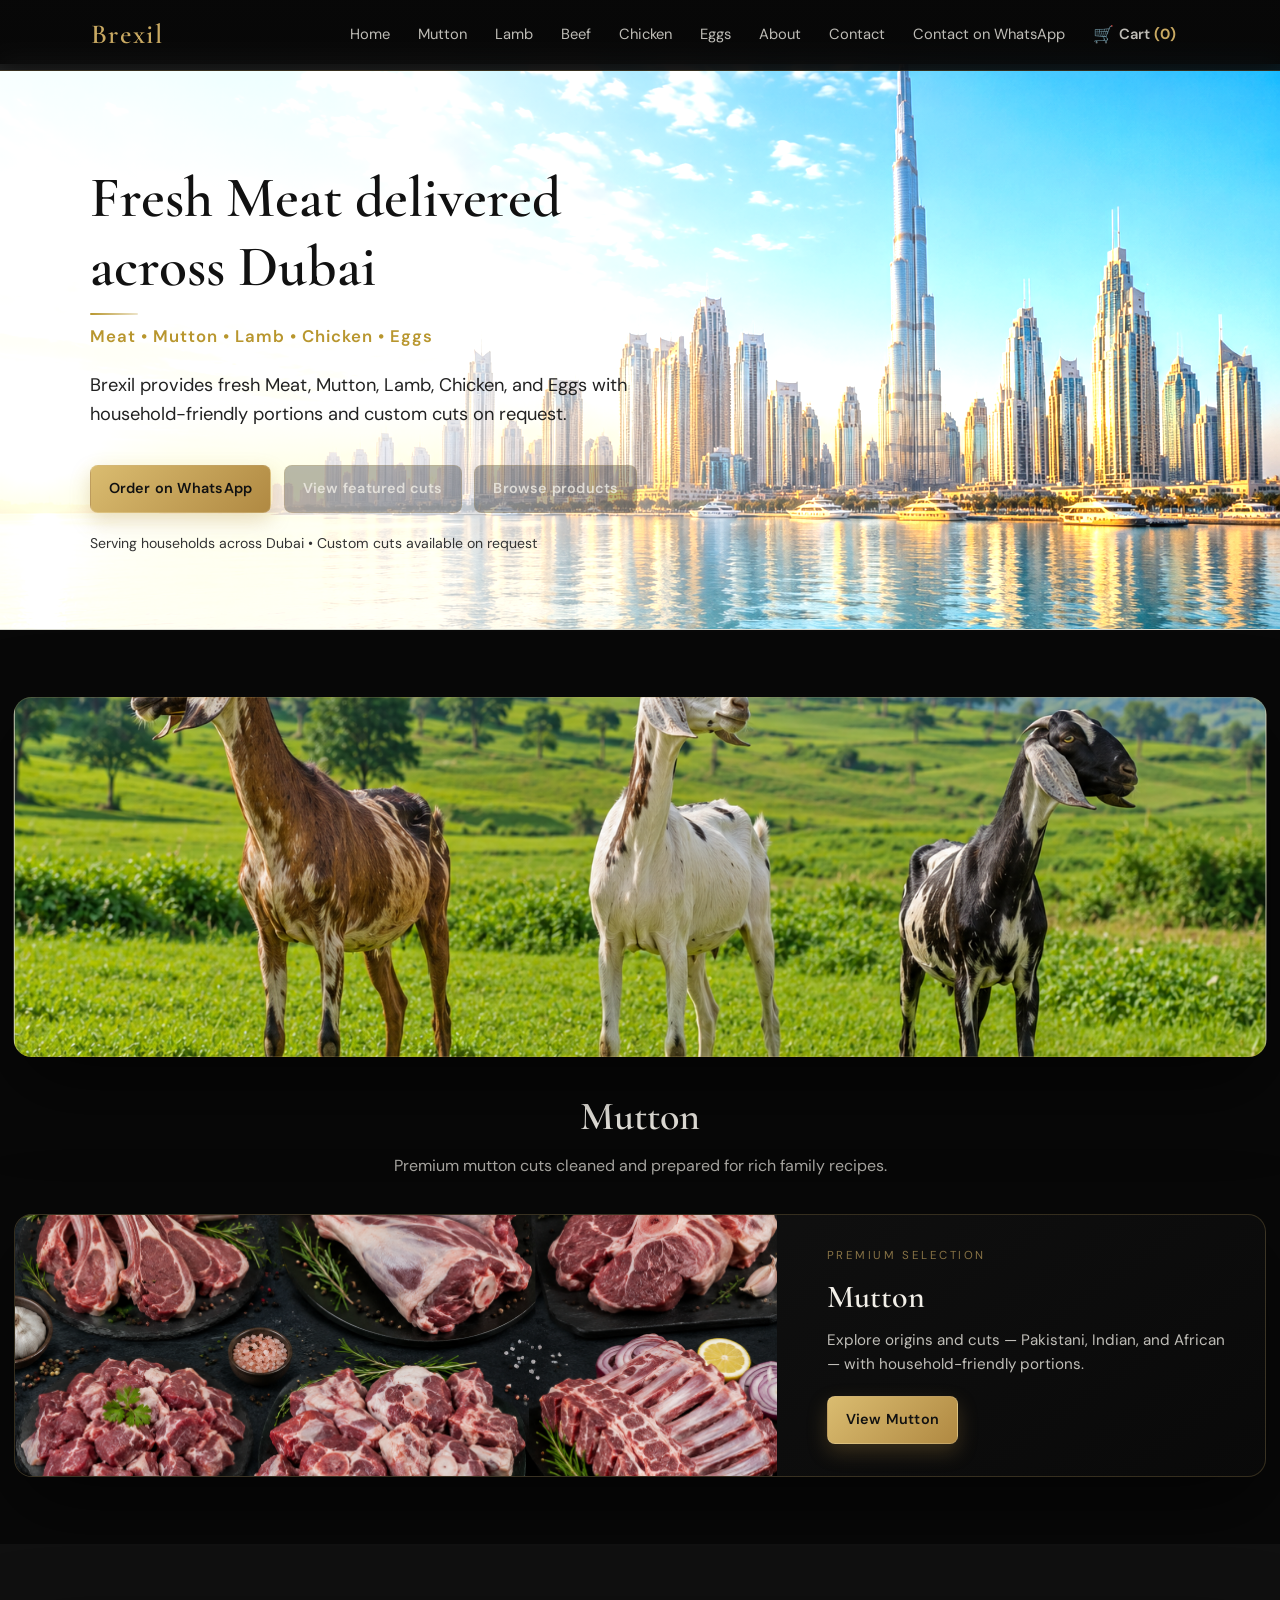
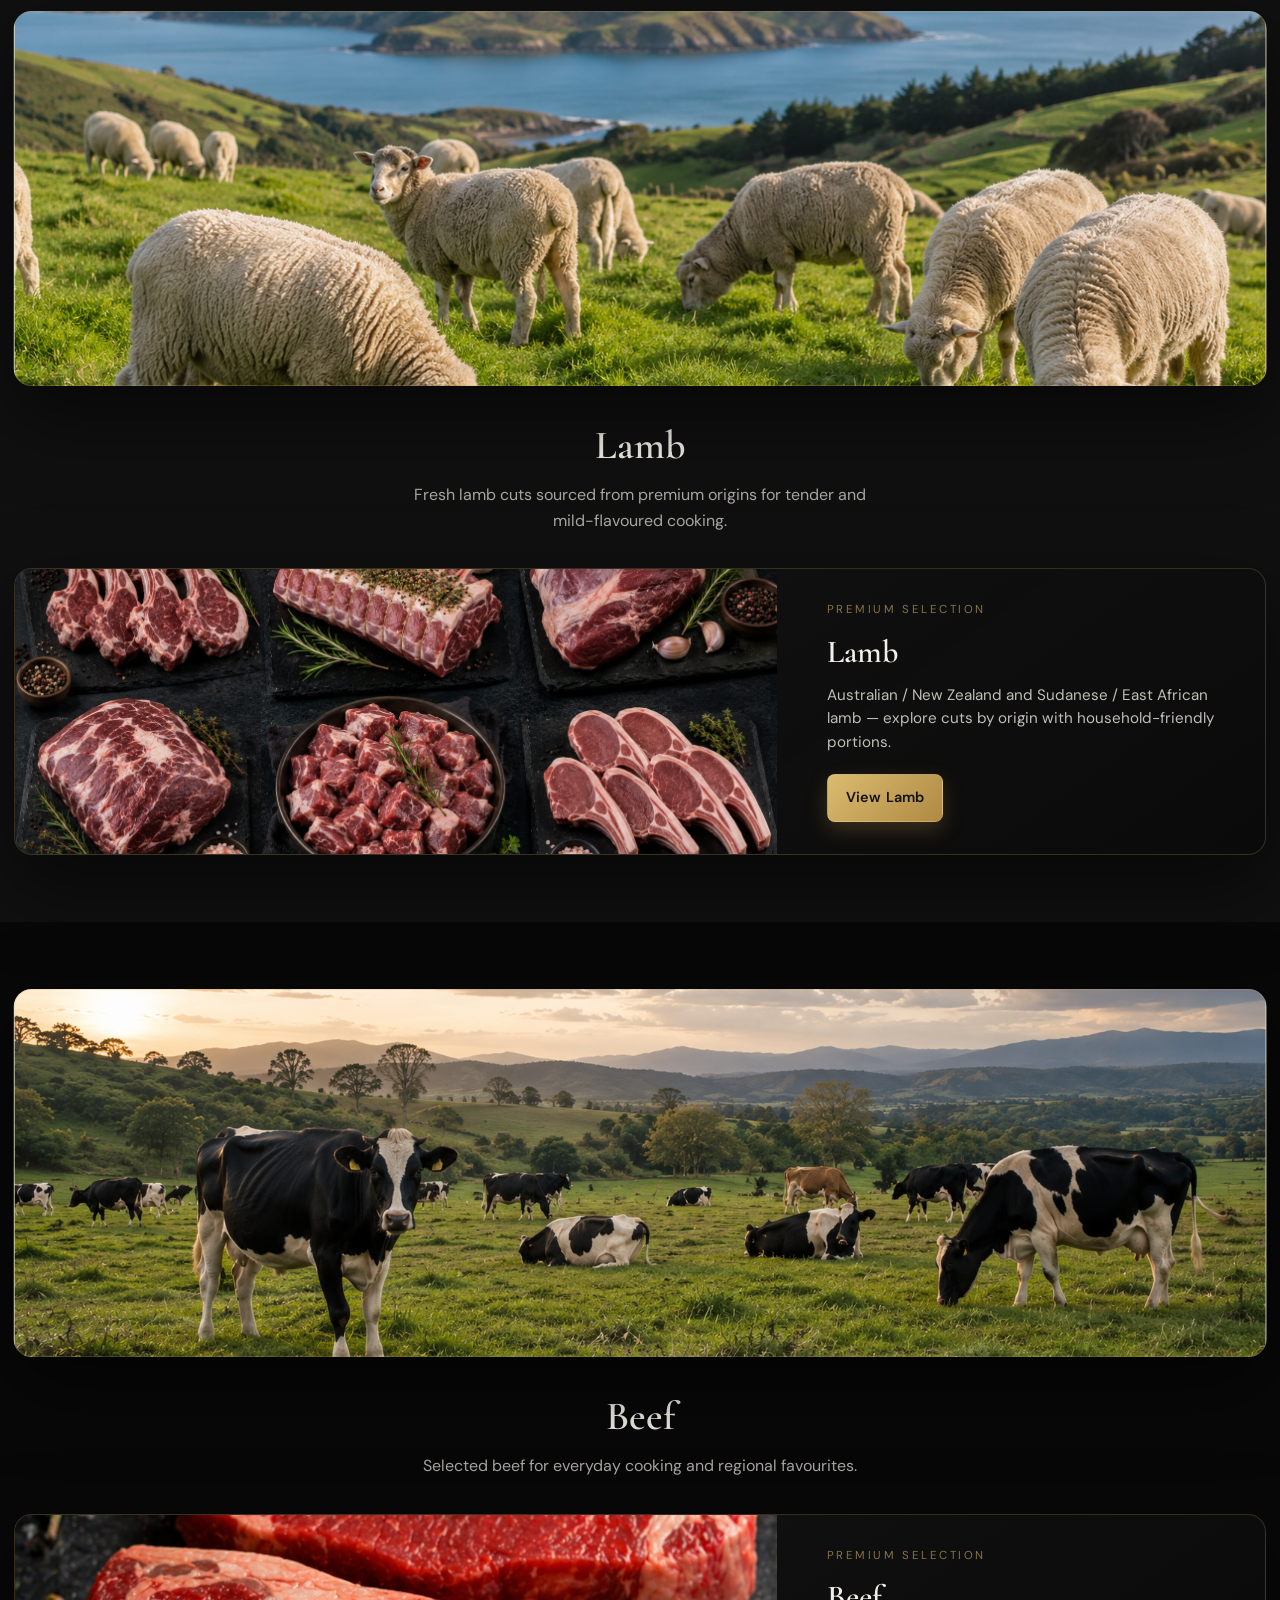
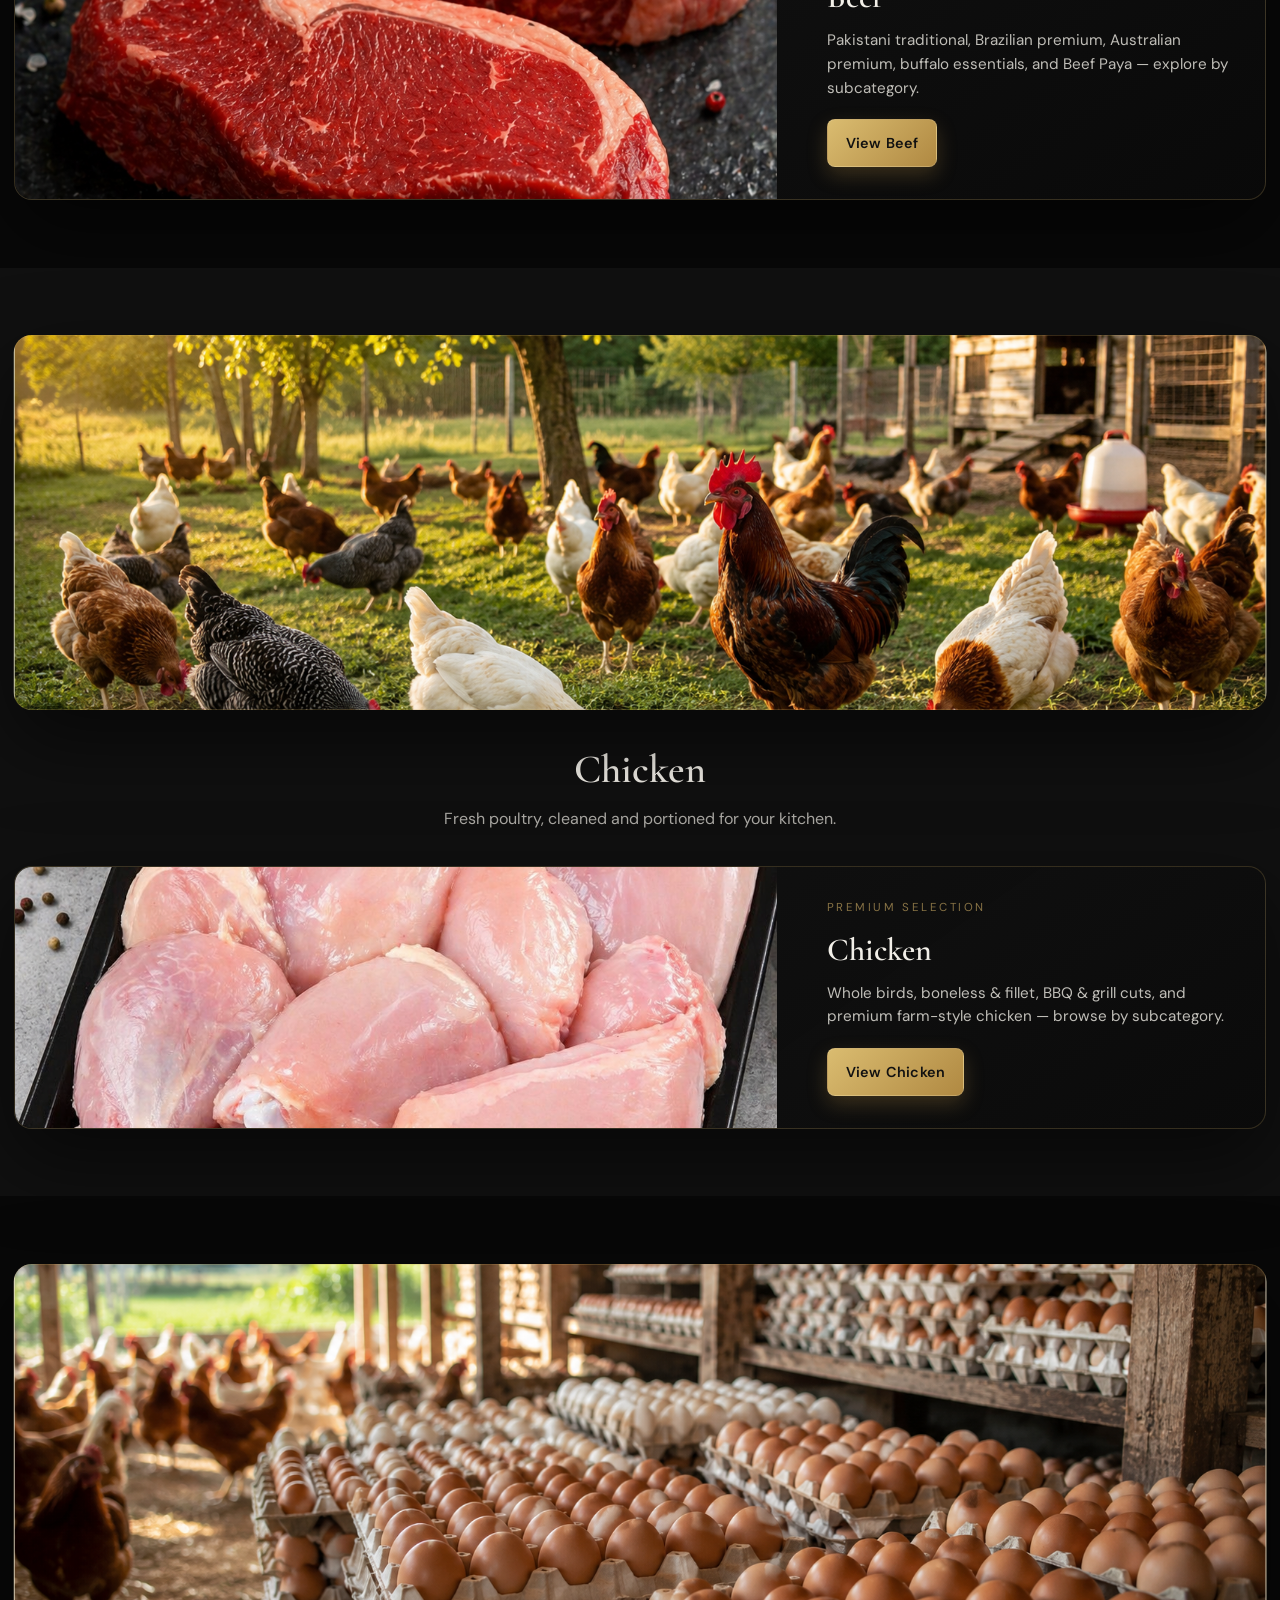
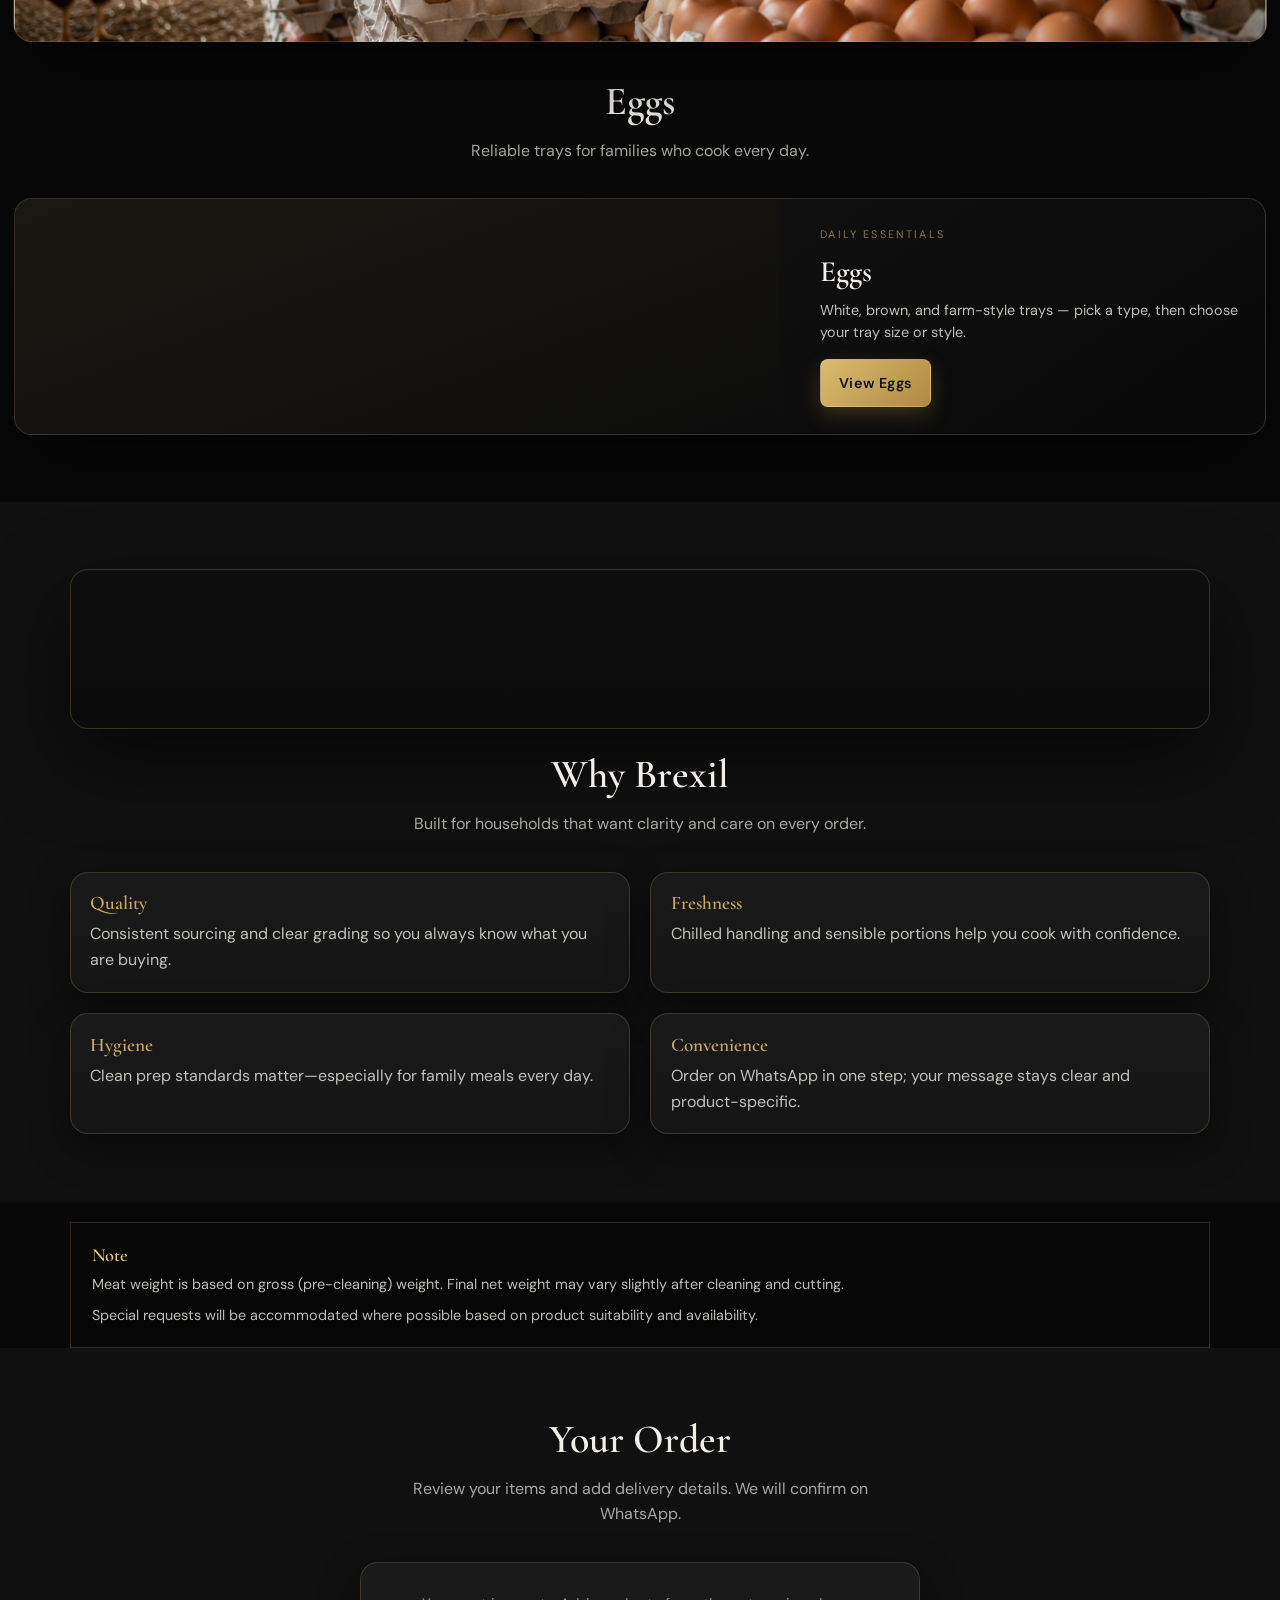
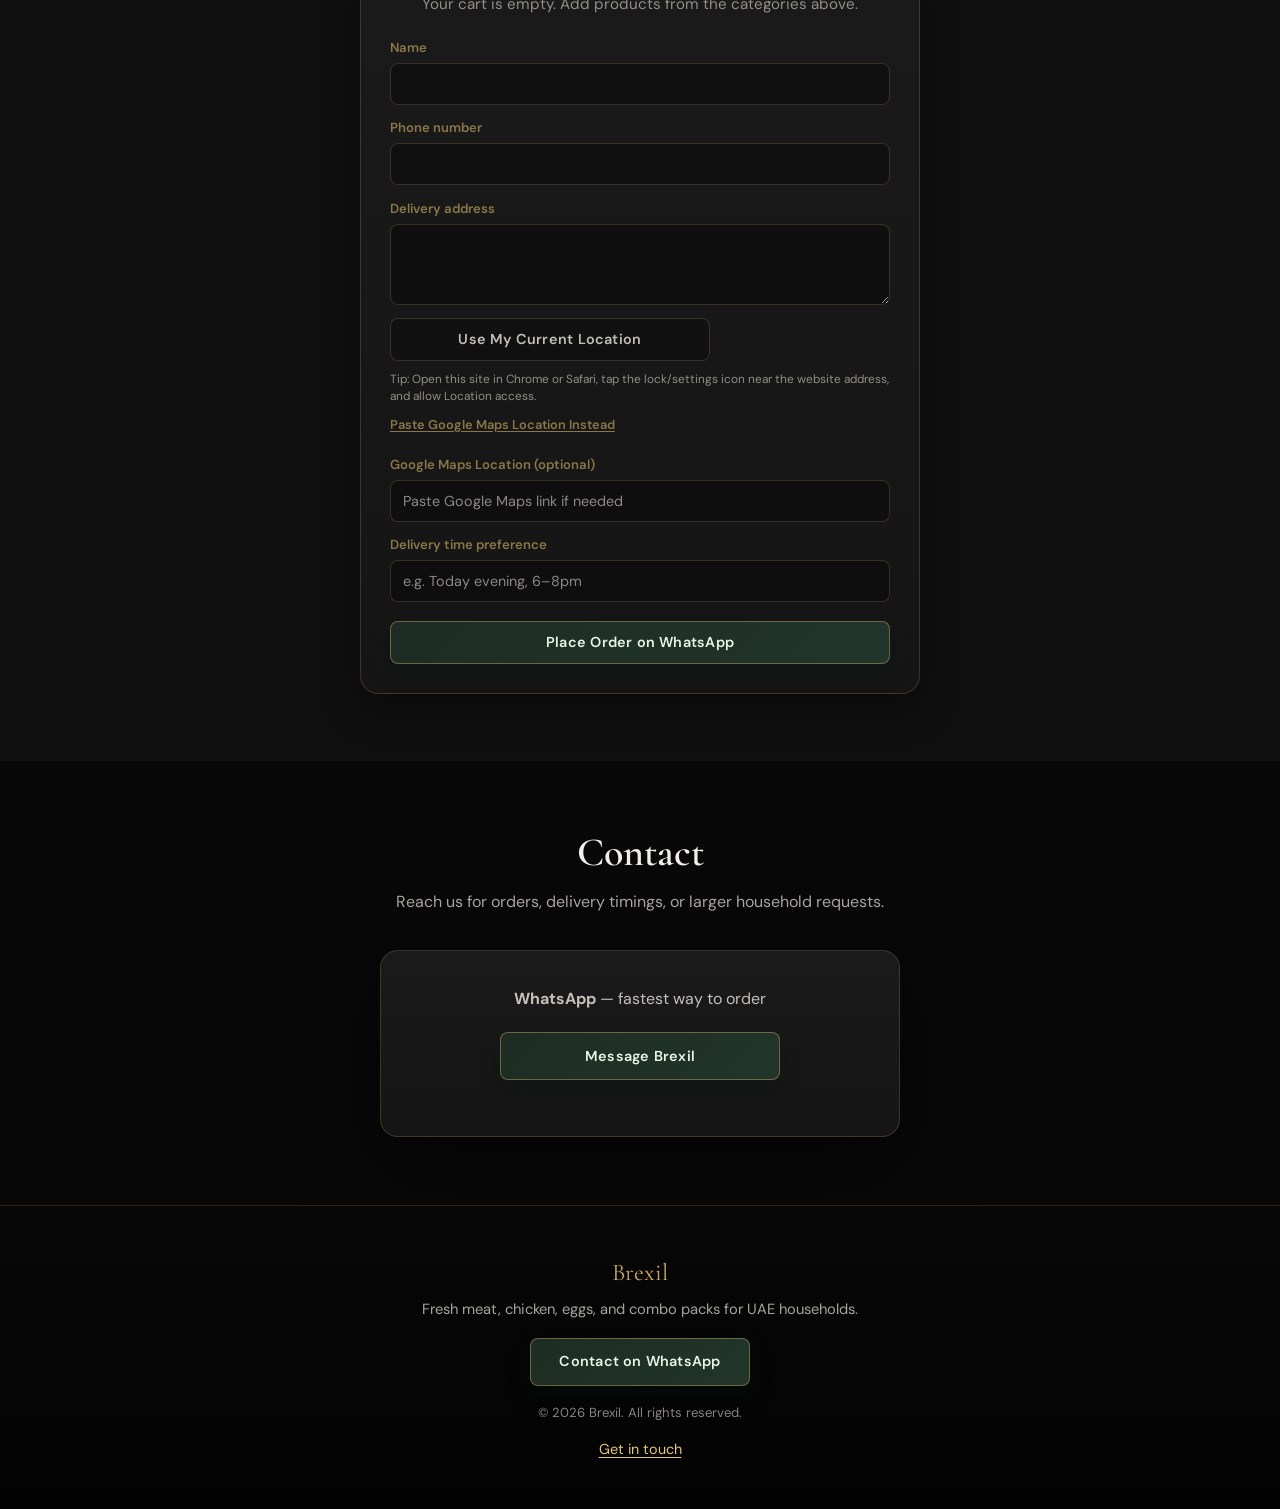
==== commit 8df239a2: "Remove developer WhatsApp note from contact section" ====
--- a/index.html
+++ b/index.html
@@ -870,7 +870,6 @@
         <div class="contact-card">
           <p><strong>WhatsApp</strong> — fastest way to order</p>
           <a class="btn btn-whatsapp contact-wa" data-brexil-whatsapp="general" href="#" rel="noopener noreferrer">Message Brexil</a>
-          <p class="contact-note">Update your WhatsApp number in <code>js/whatsapp-config.js</code> (<span class="mono">BREXIL_WHATSAPP_NUMBER</span>).</p>
         </div>
       </div>
     </section>
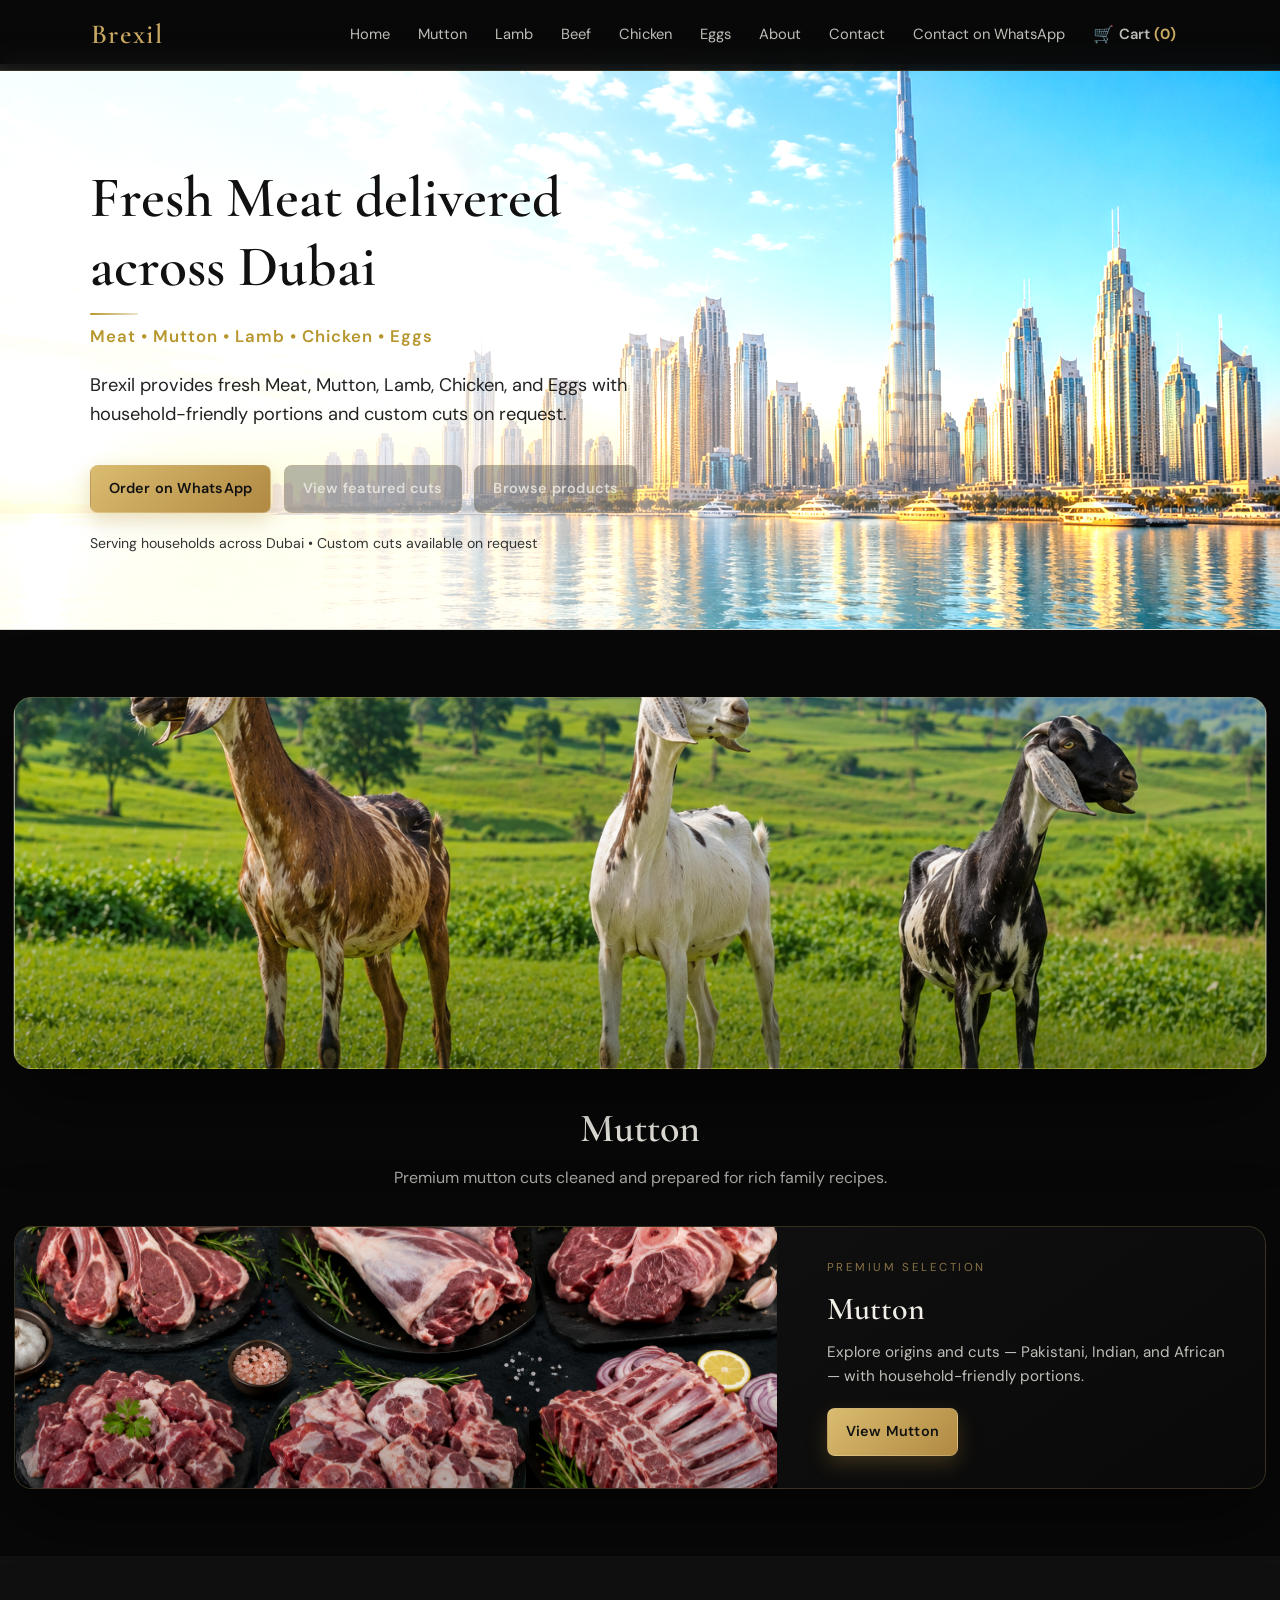
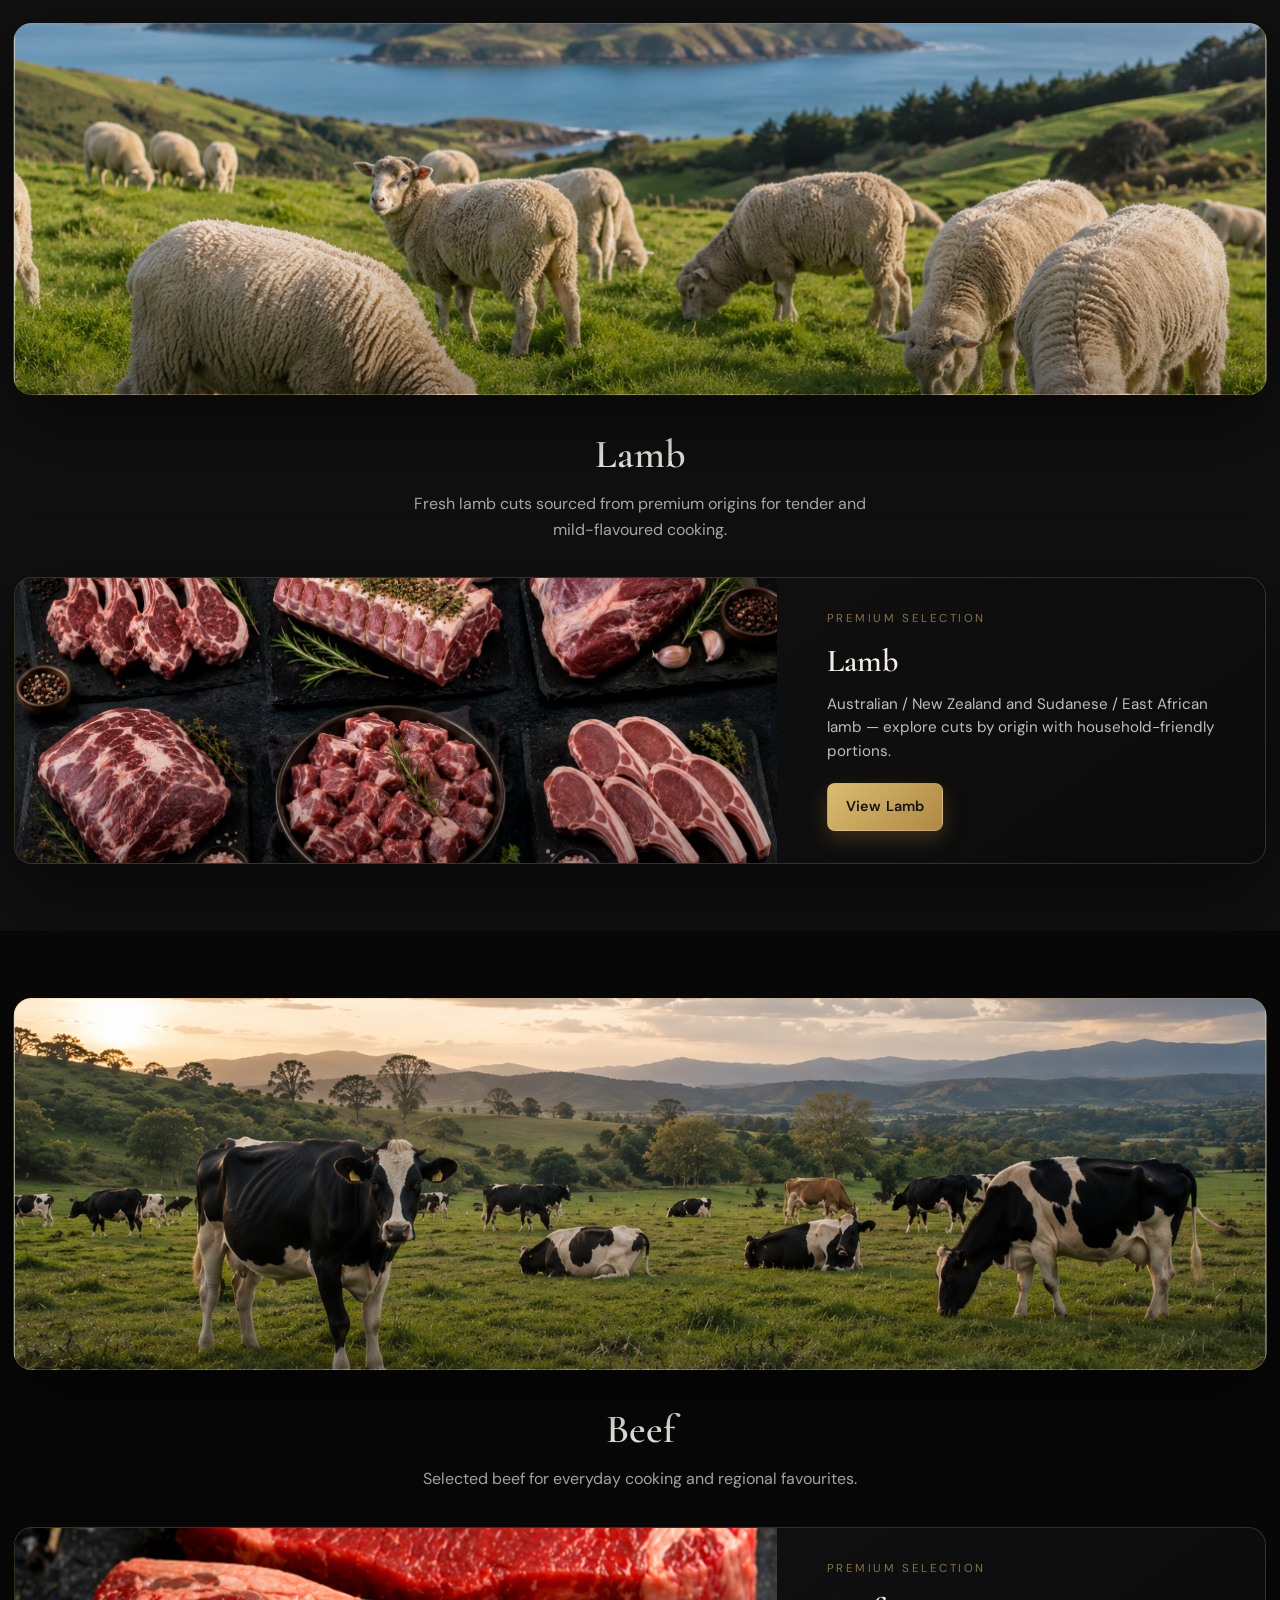
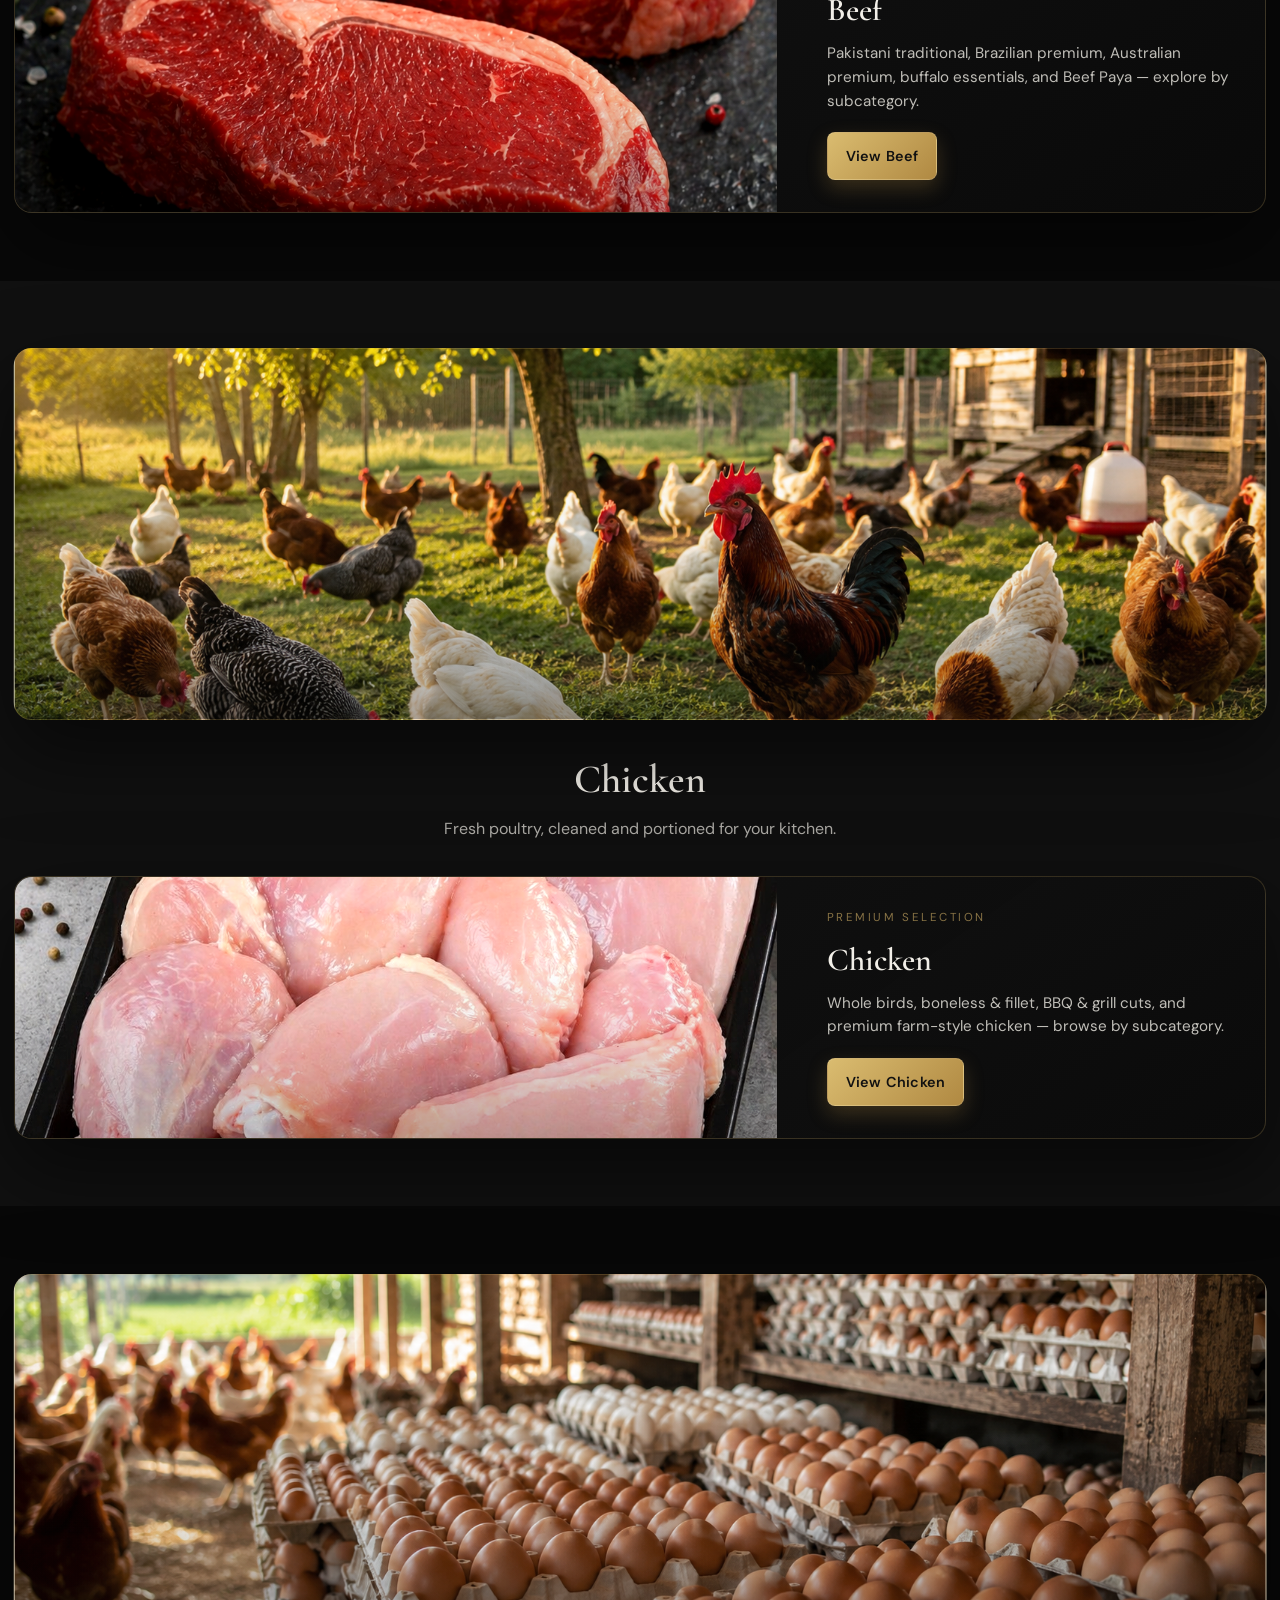
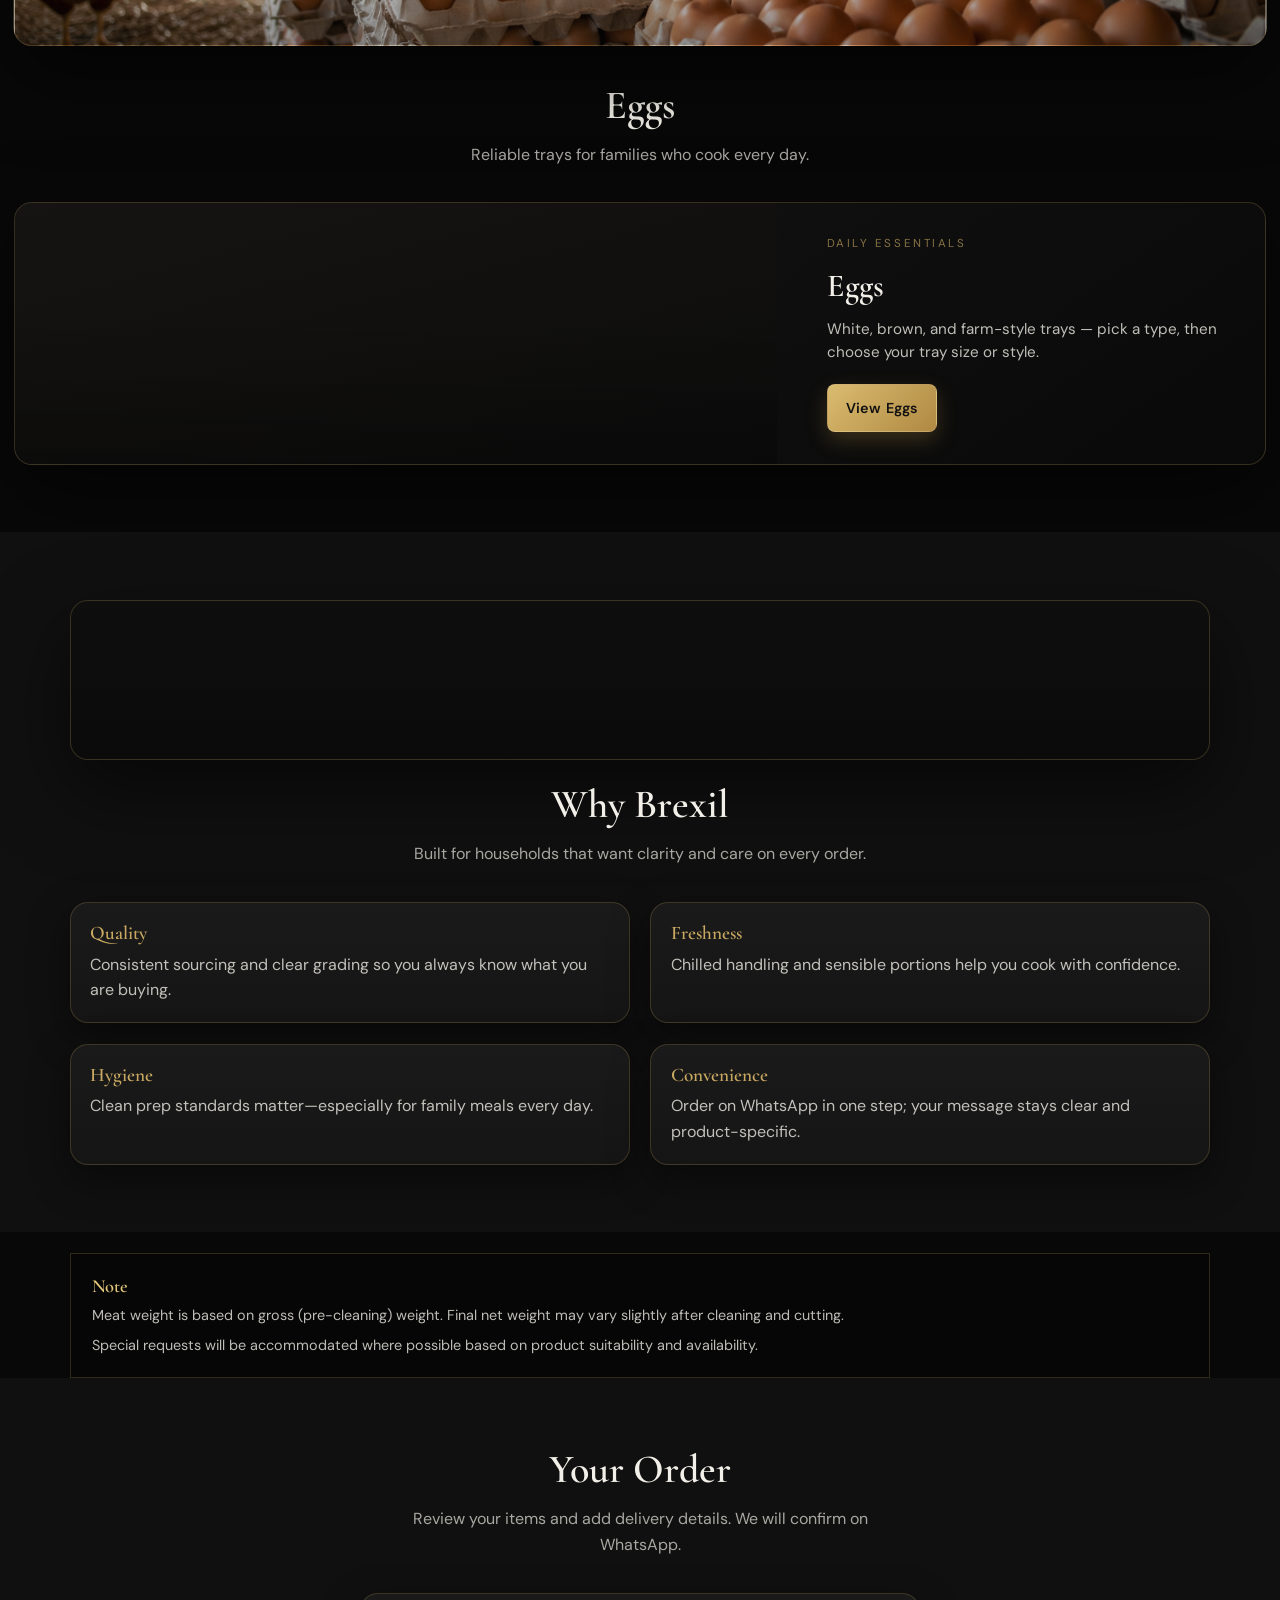
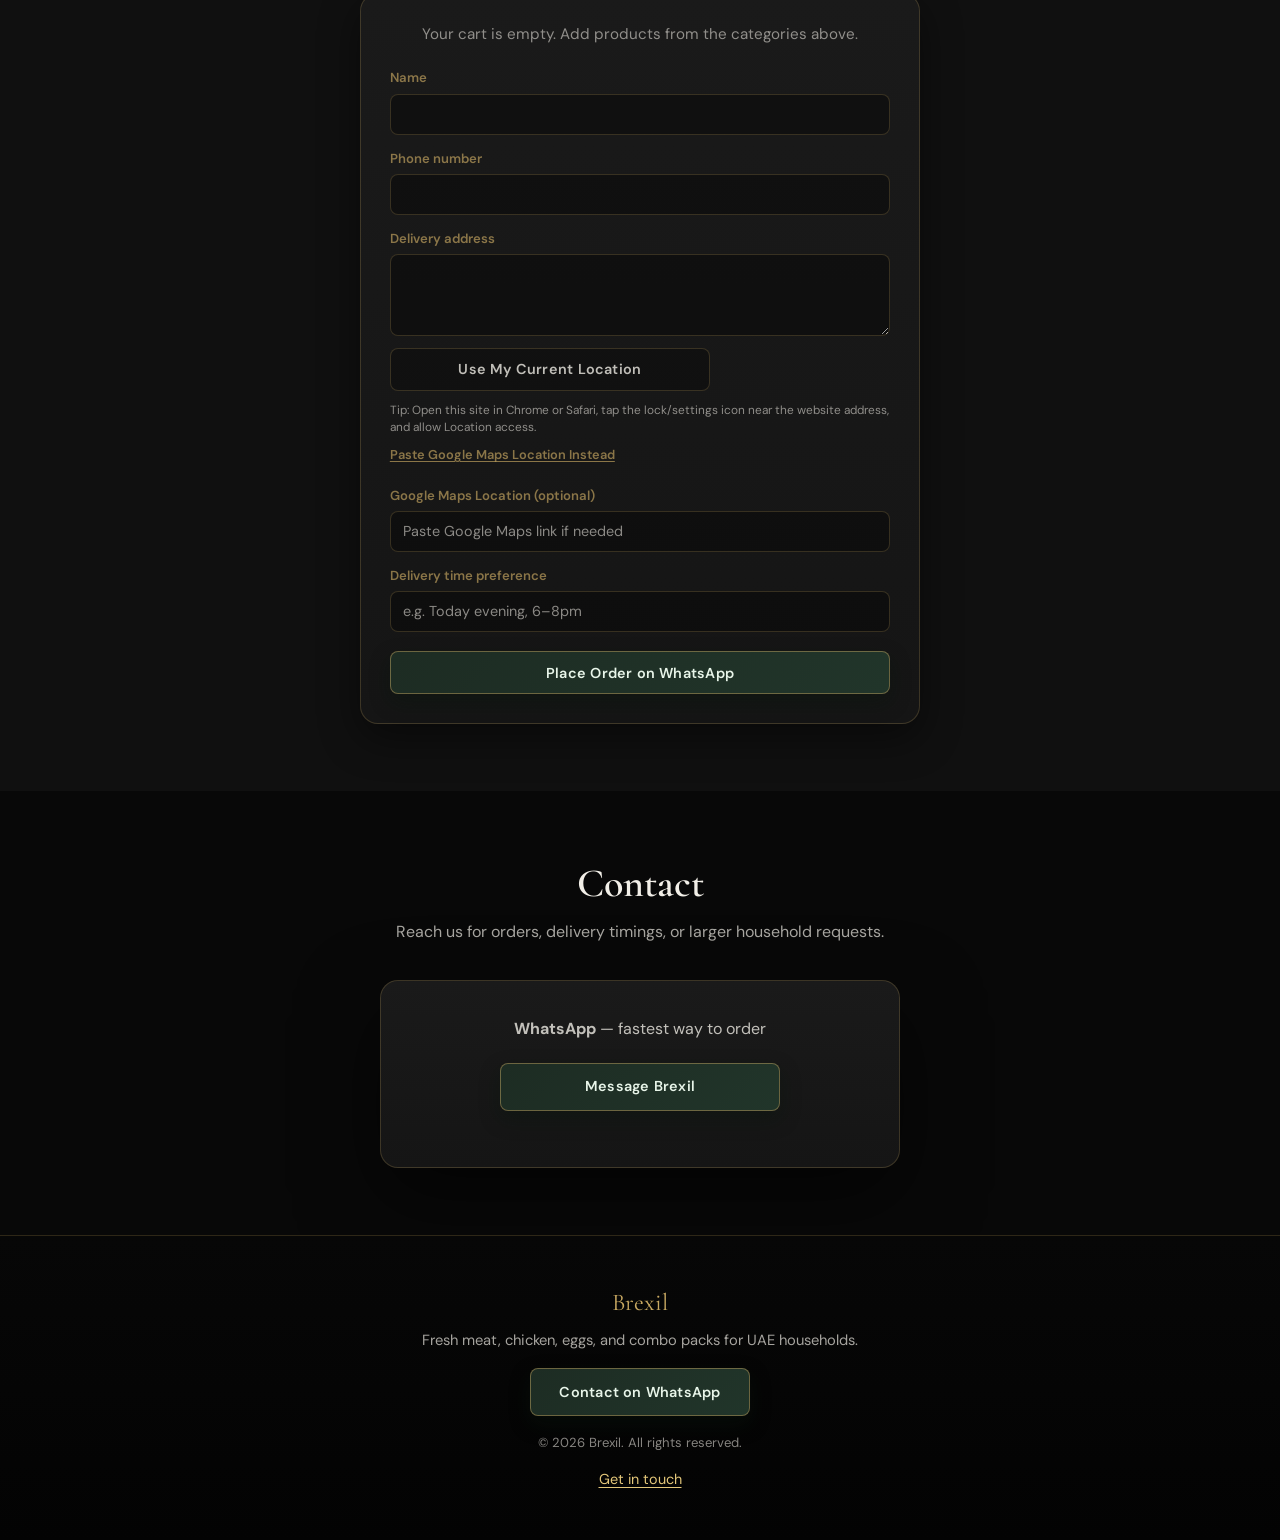
==== commit b9cf4a20: "Standardize featured section branding across categories" ====
--- a/index.html
+++ b/index.html
@@ -75,7 +75,7 @@
           </header>
 
           <section class="mutton-featured" aria-labelledby="mutton-featured-heading">
-            <h3 id="mutton-featured-heading" class="mutton-featured__title">Today's Recommended Mutton Cut</h3>
+            <h3 id="mutton-featured-heading" class="mutton-featured__title">Featured Mutton Selection</h3>
             <div id="mutton-featured-root" class="mutton-featured__root"></div>
           </section>
 
@@ -86,7 +86,7 @@
                 <div class="mutton-origin-card__media">
                   <img
                     class="mutton-origin-card__img"
-                    src="assets/images/mutton-origin-pakistani.jpg"
+                    src="assets/images/mutton-pakistani-premium.png"
                     alt=""
                     width="640"
                     height="420"
@@ -107,7 +107,7 @@
                 <div class="mutton-origin-card__media">
                   <img
                     class="mutton-origin-card__img"
-                    src="assets/images/mutton-origin-indian.jpg"
+                    src="assets/images/mutton-indian-premium.png"
                     alt=""
                     width="640"
                     height="420"
@@ -128,7 +128,7 @@
                 <div class="mutton-origin-card__media">
                   <img
                     class="mutton-origin-card__img"
-                    src="assets/images/mutton-origin-african.jpg"
+                    src="assets/images/mutton-african-premium.png"
                     alt=""
                     width="640"
                     height="420"
@@ -206,7 +206,7 @@
           </header>
 
           <section class="lamb-featured" aria-labelledby="lamb-featured-heading">
-            <h3 id="lamb-featured-heading" class="lamb-featured__title">Today's Recommended Lamb Cut</h3>
+            <h3 id="lamb-featured-heading" class="lamb-featured__title">Featured Lamb Selection</h3>
             <div id="lamb-featured-root" class="lamb-featured__root"></div>
           </section>
 
@@ -317,7 +317,7 @@
           </header>
 
           <section class="beef-featured" aria-labelledby="beef-featured-heading">
-            <h3 id="beef-featured-heading" class="beef-featured__title">Today's Recommended Beef Cut</h3>
+            <h3 id="beef-featured-heading" class="beef-featured__title">Featured Beef Selection</h3>
             <div id="beef-featured-root" class="beef-featured__root"></div>
           </section>
 
@@ -516,7 +516,7 @@
           </header>
 
           <section class="chicken-featured" aria-labelledby="chicken-featured-heading">
-            <h3 id="chicken-featured-heading" class="chicken-featured__title">Today's Recommended Chicken Cut</h3>
+            <h3 id="chicken-featured-heading" class="chicken-featured__title">Featured Chicken Selection</h3>
             <div id="chicken-featured-root" class="chicken-featured__root"></div>
           </section>
 
@@ -671,7 +671,7 @@
           </header>
 
           <section class="eggs-featured" aria-labelledby="eggs-featured-heading">
-            <h3 id="eggs-featured-heading" class="eggs-featured__title">Today's Recommended Eggs</h3>
+            <h3 id="eggs-featured-heading" class="eggs-featured__title">Featured Eggs Selection</h3>
             <div id="eggs-featured-root" class="eggs-featured__root"></div>
           </section>
 
--- a/css/style.css
+++ b/css/style.css
@@ -32,6 +32,26 @@
   --shadow-soft: 0 18px 50px rgba(0, 0, 0, 0.45);
   --shadow-card: 0 14px 40px rgba(0, 0, 0, 0.45);
   --shadow-premium: 0 30px 80px rgba(0, 0, 0, 0.55);
+  /* Category hub banners — one rhythm across Mutton / Lamb / Beef / Chicken / Eggs */
+  --brexil-category-banner-edge: clamp(0.35rem, 1.5vw, 0.85rem);
+  --brexil-category-banner-min-height: min(45vw, 372px);
+  --brexil-category-banner-gradient: linear-gradient(
+    to top,
+    rgba(8, 8, 8, 0.34) 0%,
+    rgba(8, 8, 8, 0.07) 36%,
+    transparent 64%
+  );
+  /* Premium “View category” hub cards — shared edge, media column, image polish */
+  --brexil-premium-card-edge: clamp(0.35rem, 1.5vw, 0.85rem);
+  --brexil-premium-card-media-min-height: 240px;
+  --brexil-premium-card-media-bg: linear-gradient(165deg, #161412 0%, #0c0c0c 100%);
+  --brexil-premium-card-img-overlay: linear-gradient(
+    to top,
+    rgba(0, 0, 0, 0.26) 0%,
+    rgba(0, 0, 0, 0.05) 40%,
+    transparent 68%
+  );
+  --brexil-premium-card-img-filter: brightness(1.03) contrast(1.04) saturate(1.02);
 }
 
 *,
@@ -413,36 +433,49 @@
 }
 
 /* ----- Mutton hub & detail ----- */
-/* Large banner below hero: bright farm image — full-bleed (breaks out of .section-inner max-width) */
-.mutton-section .mutton-hub-banner.section-banner {
-  --mutton-banner-edge: clamp(0.35rem, 1.5vw, 0.85rem);
+/* Category hub banners — shared layout, edge, height, border, shadow, subtle bottom gradient (image per category below) */
+.mutton-section .mutton-hub-banner.section-banner,
+.lamb-section .lamb-hub-banner.section-banner,
+.beef-section .beef-hub-banner.section-banner,
+.chicken-section .chicken-hub-banner.section-banner,
+.eggs-section .eggs-hub-banner.section-banner {
   position: relative;
   left: 50%;
   transform: translateX(-50%);
-  width: calc(100vw - 2 * var(--mutton-banner-edge));
+  width: calc(100vw - 2 * var(--brexil-category-banner-edge));
   max-width: none;
   margin: 0 0 var(--space-lg);
   box-sizing: border-box;
-  background-color: #e6efe8;
-  background-image: url("../assets/images/mutton-origin-farm.png") !important;
   background-size: cover !important;
   background-position: center !important;
   background-repeat: no-repeat !important;
-  min-height: min(44vw, 360px);
+  min-height: var(--brexil-category-banner-min-height);
   border-radius: var(--radius-lg);
-}
-
-.mutton-hub-card {
-  --mutton-card-edge: clamp(0.35rem, 1.5vw, 0.85rem);
+  border: 1px solid var(--color-border);
+  box-shadow: var(--shadow-premium);
+  overflow: hidden;
+  isolation: isolate;
+}
+
+.mutton-section .mutton-hub-banner.section-banner {
+  background-color: #e6efe8;
+  background-image: var(--brexil-category-banner-gradient), url("../assets/images/mutton-origin-farm.png") !important;
+}
+
+/* Premium category hub cards — Mutton / Lamb / Beef / Chicken / Eggs (same grid, padding, border, shadow, image treatment) */
+.mutton-hub-card,
+.lamb-hub-card,
+.beef-hub-card,
+.chicken-hub-card,
+.eggs-hub-card {
   display: grid;
-  /* Wider visual column so cuts read clearly — image stays left */
   grid-template-columns: minmax(0, 1.62fr) minmax(0, 1fr);
   gap: clamp(0.5rem, 1.75vw, 1.1rem);
   align-items: stretch;
-  width: calc(100vw - 2 * var(--mutton-card-edge));
+  width: calc(100vw - 2 * var(--brexil-premium-card-edge));
   max-width: none;
-  margin-left: calc(50% - 50vw + var(--mutton-card-edge));
-  margin-right: calc(50% - 50vw + var(--mutton-card-edge));
+  margin-left: calc(50% - 50vw + var(--brexil-premium-card-edge));
+  margin-right: calc(50% - 50vw + var(--brexil-premium-card-edge));
   padding: 0;
   text-align: left;
   border: 1px solid var(--color-border);
@@ -456,23 +489,52 @@
   transition: border-color 0.2s ease, transform 0.2s ease, box-shadow 0.2s ease;
 }
 
-.mutton-hub-card:hover {
+.mutton-hub-card:hover,
+.lamb-hub-card:hover,
+.beef-hub-card:hover,
+.chicken-hub-card:hover,
+.eggs-hub-card:hover {
   border-color: rgba(228, 199, 122, 0.45);
   transform: translateY(-2px);
 }
 
-.mutton-hub-card:focus-visible {
+.mutton-hub-card:focus-visible,
+.lamb-hub-card:focus-visible,
+.beef-hub-card:focus-visible,
+.chicken-hub-card:focus-visible,
+.eggs-hub-card:focus-visible {
   outline: 2px solid var(--color-gold);
   outline-offset: 3px;
 }
 
-.mutton-hub-card__media {
+.mutton-hub-card__media,
+.lamb-hub-card__media,
+.beef-hub-card__media,
+.chicken-hub-card__media,
+.eggs-hub-card__media {
   position: relative;
-  min-height: 240px;
-  background: linear-gradient(160deg, #1a1610, #0d0d0d);
-}
-
-.mutton-hub-card__img {
+  min-height: var(--brexil-premium-card-media-min-height);
+  background: var(--brexil-premium-card-media-bg);
+}
+
+.mutton-hub-card__media::after,
+.lamb-hub-card__media::after,
+.beef-hub-card__media::after,
+.chicken-hub-card__media::after,
+.eggs-hub-card__media::after {
+  content: "";
+  position: absolute;
+  inset: 0;
+  z-index: 1;
+  pointer-events: none;
+  background: var(--brexil-premium-card-img-overlay);
+}
+
+.mutton-hub-card__img,
+.lamb-hub-card__img,
+.beef-hub-card__img,
+.chicken-hub-card__img,
+.eggs-hub-card__img {
   position: absolute;
   inset: 0;
   width: 100%;
@@ -480,9 +542,15 @@
   object-fit: cover;
   object-position: center;
   display: block;
-}
-
-.mutton-hub-card__body {
+  z-index: 0;
+  filter: var(--brexil-premium-card-img-filter);
+}
+
+.mutton-hub-card__body,
+.lamb-hub-card__body,
+.beef-hub-card__body,
+.chicken-hub-card__body,
+.eggs-hub-card__body {
   padding: clamp(1.2rem, 3vw, 2rem);
   display: flex;
   flex-direction: column;
@@ -490,7 +558,11 @@
   justify-content: center;
 }
 
-.mutton-hub-card__eyebrow {
+.mutton-hub-card__eyebrow,
+.lamb-hub-card__eyebrow,
+.beef-hub-card__eyebrow,
+.chicken-hub-card__eyebrow,
+.eggs-hub-card__eyebrow {
   margin: 0;
   font-size: 0.72rem;
   letter-spacing: 0.22em;
@@ -498,7 +570,11 @@
   color: var(--color-gold-muted);
 }
 
-.mutton-hub-card__title {
+.mutton-hub-card__title,
+.lamb-hub-card__title,
+.beef-hub-card__title,
+.chicken-hub-card__title,
+.eggs-hub-card__title {
   margin: 0;
   font-family: var(--font-serif);
   font-size: clamp(1.6rem, 3vw, 2rem);
@@ -506,14 +582,22 @@
   color: var(--color-text);
 }
 
-.mutton-hub-card__desc {
+.mutton-hub-card__desc,
+.lamb-hub-card__desc,
+.beef-hub-card__desc,
+.chicken-hub-card__desc,
+.eggs-hub-card__desc {
   margin: 0;
   font-size: 0.95rem;
   line-height: 1.55;
   color: var(--color-text-soft);
 }
 
-.mutton-hub-card__cta {
+.mutton-hub-card__cta,
+.lamb-hub-card__cta,
+.beef-hub-card__cta,
+.chicken-hub-card__cta,
+.eggs-hub-card__cta {
   align-self: flex-start;
   margin-top: var(--space-xs);
   pointer-events: none;
@@ -573,13 +657,22 @@
   position: relative;
   aspect-ratio: 4 / 3;
   background: #111;
+  overflow: hidden;
 }
 
 .mutton-origin-card__img {
   width: 100%;
   height: 100%;
   object-fit: cover;
+  object-position: center center;
   display: block;
+}
+
+/* Pakistani card (first): asset reads slightly tighter — ease crop to match Indian/African framing */
+.mutton-origin-grid > .mutton-origin-card:first-child .mutton-origin-card__img {
+  object-position: 50% 44%;
+  transform: scale(0.96);
+  transform-origin: center center;
 }
 
 .mutton-origin-card__body {
@@ -635,169 +728,30 @@
 }
 
 /* ----- Lamb hub & detail (matches Mutton) ----- */
-/* Large lamb banner below Mutton hub: premium image — full-bleed (overrides inline background from script.js/media.js) */
 .lamb-section .lamb-hub-banner.section-banner {
-  --lamb-banner-edge: clamp(0.35rem, 1.5vw, 0.85rem);
-  position: relative;
-  left: 50%;
-  transform: translateX(-50%);
-  width: calc(100vw - 2 * var(--lamb-banner-edge));
-  max-width: none;
-  margin: 0 0 var(--space-lg);
-  box-sizing: border-box;
   background-color: #e9f2eb;
-  background-image: url("../assets/images/lamb-origin-premium.png") !important;
-  background-size: cover !important;
-  background-position: center !important;
-  background-repeat: no-repeat !important;
-  min-height: min(46vw, 375px);
-  border-radius: var(--radius-lg);
-}
-
-/* ----- Beef category banner (matches Mutton / Lamb full-bleed strip) ----- */
+  background-image: var(--brexil-category-banner-gradient), url("../assets/images/lamb-origin-premium.png") !important;
+}
+
+/* ----- Beef category banner ----- */
 .beef-section .beef-hub-banner.section-banner {
-  --beef-banner-edge: clamp(0.35rem, 1.5vw, 0.85rem);
-  position: relative;
-  left: 50%;
-  transform: translateX(-50%);
-  width: calc(100vw - 2 * var(--beef-banner-edge));
-  max-width: none;
-  margin: 0 0 var(--space-lg);
-  box-sizing: border-box;
   background-color: #e8efe5;
-  background-image: url("../assets/images/beef-origin-farm.png") !important;
-  background-size: cover !important;
-  background-position: center !important;
-  background-repeat: no-repeat !important;
-  min-height: min(45vw, 368px);
-  border-radius: var(--radius-lg);
-}
-
-/* ----- Chicken category banner (matches Mutton / Lamb / Beef full-bleed strip) ----- */
+  background-image: var(--brexil-category-banner-gradient), url("../assets/images/beef-origin-farm.png") !important;
+}
+
+/* ----- Chicken category banner ----- */
 .chicken-section .chicken-hub-banner.section-banner {
-  --chicken-banner-edge: clamp(0.35rem, 1.5vw, 0.85rem);
-  position: relative;
-  left: 50%;
-  transform: translateX(-50%);
-  width: calc(100vw - 2 * var(--chicken-banner-edge));
-  max-width: none;
-  margin: 0 0 var(--space-lg);
-  box-sizing: border-box;
   background-color: #eef4eb;
-  background-image: url("../assets/images/chicken-origin-farm.png") !important;
-  background-size: cover !important;
-  background-position: center !important;
-  background-repeat: no-repeat !important;
-  min-height: min(46vw, 375px);
-  border-radius: var(--radius-lg);
-}
-
-/* ----- Eggs category banner (matches Mutton / Lamb / Beef / Chicken full-bleed strip) ----- */
+  background-image: var(--brexil-category-banner-gradient), url("../assets/images/chicken-origin-farm.png") !important;
+}
+
+/* ----- Eggs category banner ----- */
 .eggs-section .eggs-hub-banner.section-banner {
-  --eggs-banner-edge: clamp(0.35rem, 1.5vw, 0.85rem);
-  position: relative;
-  left: 50%;
-  transform: translateX(-50%);
-  width: calc(100vw - 2 * var(--eggs-banner-edge));
-  max-width: none;
-  margin: 0 0 var(--space-lg);
-  box-sizing: border-box;
   background-color: #f6f3ea;
-  background-image: url("../assets/images/eggs-farm-origin.png") !important;
-  background-size: cover !important;
-  background-position: center !important;
-  background-repeat: no-repeat !important;
-  min-height: min(46vw, 378px);
-  border-radius: var(--radius-lg);
-}
-
-/* ----- Eggs hub & detail (same flow as Chicken; slightly lighter spacing) ----- */
-.eggs-hub-card {
-  --eggs-card-edge: clamp(0.35rem, 1.5vw, 0.85rem);
-  display: grid;
-  grid-template-columns: minmax(0, 1.62fr) minmax(0, 1fr);
-  gap: clamp(0.45rem, 1.5vw, 0.95rem);
-  align-items: stretch;
-  width: calc(100vw - 2 * var(--eggs-card-edge));
-  max-width: none;
-  margin-left: calc(50% - 50vw + var(--eggs-card-edge));
-  margin-right: calc(50% - 50vw + var(--eggs-card-edge));
-  padding: 0;
-  text-align: left;
-  border: 1px solid var(--color-border);
-  border-radius: var(--radius-lg);
-  background: linear-gradient(145deg, rgba(21, 21, 21, 0.98), rgba(10, 10, 10, 0.92));
-  box-shadow: var(--shadow-premium);
-  cursor: pointer;
-  overflow: hidden;
-  font: inherit;
-  color: inherit;
-  transition: border-color 0.2s ease, transform 0.2s ease, box-shadow 0.2s ease;
-}
-
-.eggs-hub-card:hover {
-  border-color: rgba(228, 199, 122, 0.45);
-  transform: translateY(-2px);
-}
-
-.eggs-hub-card:focus-visible {
-  outline: 2px solid var(--color-gold);
-  outline-offset: 3px;
-}
-
-.eggs-hub-card__media {
-  position: relative;
-  min-height: 220px;
-  background: linear-gradient(160deg, #1a1812, #0d0d0d);
-}
-
-.eggs-hub-card__img {
-  position: absolute;
-  inset: 0;
-  width: 100%;
-  height: 100%;
-  object-fit: cover;
-  object-position: center;
-  display: block;
-}
-
-.eggs-hub-card__body {
-  padding: clamp(1rem, 2.6vw, 1.65rem);
-  display: flex;
-  flex-direction: column;
-  gap: calc(var(--space-sm) * 0.85);
-  justify-content: center;
-}
-
-.eggs-hub-card__eyebrow {
-  margin: 0;
-  font-size: 0.68rem;
-  letter-spacing: 0.2em;
-  text-transform: uppercase;
-  color: var(--color-gold-muted);
-}
-
-.eggs-hub-card__title {
-  margin: 0;
-  font-family: var(--font-serif);
-  font-size: clamp(1.45rem, 2.8vw, 1.85rem);
-  font-weight: 600;
-  color: var(--color-text);
-}
-
-.eggs-hub-card__desc {
-  margin: 0;
-  font-size: 0.9rem;
-  line-height: 1.5;
-  color: var(--color-text-soft);
-}
-
-.eggs-hub-card__cta {
-  align-self: flex-start;
-  margin-top: calc(var(--space-xs) * 0.75);
-  pointer-events: none;
-}
-
+  background-image: var(--brexil-category-banner-gradient), url("../assets/images/eggs-farm-origin.png") !important;
+}
+
+/* ----- Eggs hub & detail ----- */
 .eggs-detail__toolbar {
   margin-bottom: var(--space-md);
 }
@@ -933,92 +887,6 @@
 }
 
 /* ----- Chicken hub & detail (matches Lamb / Beef / Mutton) ----- */
-.chicken-hub-card {
-  --chicken-card-edge: clamp(0.35rem, 1.5vw, 0.85rem);
-  display: grid;
-  grid-template-columns: minmax(0, 1.62fr) minmax(0, 1fr);
-  gap: clamp(0.5rem, 1.75vw, 1.1rem);
-  align-items: stretch;
-  width: calc(100vw - 2 * var(--chicken-card-edge));
-  max-width: none;
-  margin-left: calc(50% - 50vw + var(--chicken-card-edge));
-  margin-right: calc(50% - 50vw + var(--chicken-card-edge));
-  padding: 0;
-  text-align: left;
-  border: 1px solid var(--color-border);
-  border-radius: var(--radius-lg);
-  background: linear-gradient(145deg, rgba(21, 21, 21, 0.98), rgba(10, 10, 10, 0.92));
-  box-shadow: var(--shadow-premium);
-  cursor: pointer;
-  overflow: hidden;
-  font: inherit;
-  color: inherit;
-  transition: border-color 0.2s ease, transform 0.2s ease, box-shadow 0.2s ease;
-}
-
-.chicken-hub-card:hover {
-  border-color: rgba(228, 199, 122, 0.45);
-  transform: translateY(-2px);
-}
-
-.chicken-hub-card:focus-visible {
-  outline: 2px solid var(--color-gold);
-  outline-offset: 3px;
-}
-
-.chicken-hub-card__media {
-  position: relative;
-  min-height: 240px;
-  background: linear-gradient(160deg, #141815, #0d0d0d);
-}
-
-.chicken-hub-card__img {
-  position: absolute;
-  inset: 0;
-  width: 100%;
-  height: 100%;
-  object-fit: cover;
-  object-position: center;
-  display: block;
-}
-
-.chicken-hub-card__body {
-  padding: clamp(1.2rem, 3vw, 2rem);
-  display: flex;
-  flex-direction: column;
-  gap: var(--space-sm);
-  justify-content: center;
-}
-
-.chicken-hub-card__eyebrow {
-  margin: 0;
-  font-size: 0.72rem;
-  letter-spacing: 0.22em;
-  text-transform: uppercase;
-  color: var(--color-gold-muted);
-}
-
-.chicken-hub-card__title {
-  margin: 0;
-  font-family: var(--font-serif);
-  font-size: clamp(1.6rem, 3vw, 2rem);
-  font-weight: 600;
-  color: var(--color-text);
-}
-
-.chicken-hub-card__desc {
-  margin: 0;
-  font-size: 0.95rem;
-  line-height: 1.55;
-  color: var(--color-text-soft);
-}
-
-.chicken-hub-card__cta {
-  align-self: flex-start;
-  margin-top: var(--space-xs);
-  pointer-events: none;
-}
-
 .chicken-detail__toolbar {
   margin-bottom: var(--space-md);
 }
@@ -1147,92 +1015,6 @@
 }
 
 /* ----- Beef hub & detail (matches Lamb / Mutton) ----- */
-.beef-hub-card {
-  --beef-card-edge: clamp(0.35rem, 1.5vw, 0.85rem);
-  display: grid;
-  grid-template-columns: minmax(0, 1.62fr) minmax(0, 1fr);
-  gap: clamp(0.5rem, 1.75vw, 1.1rem);
-  align-items: stretch;
-  width: calc(100vw - 2 * var(--beef-card-edge));
-  max-width: none;
-  margin-left: calc(50% - 50vw + var(--beef-card-edge));
-  margin-right: calc(50% - 50vw + var(--beef-card-edge));
-  padding: 0;
-  text-align: left;
-  border: 1px solid var(--color-border);
-  border-radius: var(--radius-lg);
-  background: linear-gradient(145deg, rgba(21, 21, 21, 0.98), rgba(10, 10, 10, 0.92));
-  box-shadow: var(--shadow-premium);
-  cursor: pointer;
-  overflow: hidden;
-  font: inherit;
-  color: inherit;
-  transition: border-color 0.2s ease, transform 0.2s ease, box-shadow 0.2s ease;
-}
-
-.beef-hub-card:hover {
-  border-color: rgba(228, 199, 122, 0.45);
-  transform: translateY(-2px);
-}
-
-.beef-hub-card:focus-visible {
-  outline: 2px solid var(--color-gold);
-  outline-offset: 3px;
-}
-
-.beef-hub-card__media {
-  position: relative;
-  min-height: 240px;
-  background: linear-gradient(160deg, #1a1410, #0d0d0d);
-}
-
-.beef-hub-card__img {
-  position: absolute;
-  inset: 0;
-  width: 100%;
-  height: 100%;
-  object-fit: cover;
-  object-position: center;
-  display: block;
-}
-
-.beef-hub-card__body {
-  padding: clamp(1.2rem, 3vw, 2rem);
-  display: flex;
-  flex-direction: column;
-  gap: var(--space-sm);
-  justify-content: center;
-}
-
-.beef-hub-card__eyebrow {
-  margin: 0;
-  font-size: 0.72rem;
-  letter-spacing: 0.22em;
-  text-transform: uppercase;
-  color: var(--color-gold-muted);
-}
-
-.beef-hub-card__title {
-  margin: 0;
-  font-family: var(--font-serif);
-  font-size: clamp(1.6rem, 3vw, 2rem);
-  font-weight: 600;
-  color: var(--color-text);
-}
-
-.beef-hub-card__desc {
-  margin: 0;
-  font-size: 0.95rem;
-  line-height: 1.55;
-  color: var(--color-text-soft);
-}
-
-.beef-hub-card__cta {
-  align-self: flex-start;
-  margin-top: var(--space-xs);
-  pointer-events: none;
-}
-
 .beef-detail__toolbar {
   margin-bottom: var(--space-md);
 }
@@ -1400,92 +1182,6 @@
   background: rgba(8, 8, 8, 0.35);
 }
 
-.lamb-hub-card {
-  --lamb-card-edge: clamp(0.35rem, 1.5vw, 0.85rem);
-  display: grid;
-  grid-template-columns: minmax(0, 1.62fr) minmax(0, 1fr);
-  gap: clamp(0.5rem, 1.75vw, 1.1rem);
-  align-items: stretch;
-  width: calc(100vw - 2 * var(--lamb-card-edge));
-  max-width: none;
-  margin-left: calc(50% - 50vw + var(--lamb-card-edge));
-  margin-right: calc(50% - 50vw + var(--lamb-card-edge));
-  padding: 0;
-  text-align: left;
-  border: 1px solid var(--color-border);
-  border-radius: var(--radius-lg);
-  background: linear-gradient(145deg, rgba(21, 21, 21, 0.98), rgba(10, 10, 10, 0.92));
-  box-shadow: var(--shadow-premium);
-  cursor: pointer;
-  overflow: hidden;
-  font: inherit;
-  color: inherit;
-  transition: border-color 0.2s ease, transform 0.2s ease, box-shadow 0.2s ease;
-}
-
-.lamb-hub-card:hover {
-  border-color: rgba(228, 199, 122, 0.45);
-  transform: translateY(-2px);
-}
-
-.lamb-hub-card:focus-visible {
-  outline: 2px solid var(--color-gold);
-  outline-offset: 3px;
-}
-
-.lamb-hub-card__media {
-  position: relative;
-  min-height: 240px;
-  background: linear-gradient(160deg, #141a16, #0d0d0d);
-}
-
-.lamb-hub-card__img {
-  position: absolute;
-  inset: 0;
-  width: 100%;
-  height: 100%;
-  object-fit: cover;
-  object-position: center;
-  display: block;
-}
-
-.lamb-hub-card__body {
-  padding: clamp(1.2rem, 3vw, 2rem);
-  display: flex;
-  flex-direction: column;
-  gap: var(--space-sm);
-  justify-content: center;
-}
-
-.lamb-hub-card__eyebrow {
-  margin: 0;
-  font-size: 0.72rem;
-  letter-spacing: 0.22em;
-  text-transform: uppercase;
-  color: var(--color-gold-muted);
-}
-
-.lamb-hub-card__title {
-  margin: 0;
-  font-family: var(--font-serif);
-  font-size: clamp(1.6rem, 3vw, 2rem);
-  font-weight: 600;
-  color: var(--color-text);
-}
-
-.lamb-hub-card__desc {
-  margin: 0;
-  font-size: 0.95rem;
-  line-height: 1.55;
-  color: var(--color-text-soft);
-}
-
-.lamb-hub-card__cta {
-  align-self: flex-start;
-  margin-top: var(--space-xs);
-  pointer-events: none;
-}
-
 .lamb-detail__toolbar {
   margin-bottom: var(--space-md);
 }
@@ -1610,45 +1306,10 @@
   .chicken-hub-card,
   .eggs-hub-card {
     grid-template-columns: 1fr;
-  }
-
-  .mutton-hub-card {
     width: 100%;
     margin-left: 0;
     margin-right: 0;
-    --mutton-card-edge: 0;
-    gap: clamp(0.5rem, 2vw, 0.9rem);
-  }
-
-  .lamb-hub-card {
-    width: 100%;
-    margin-left: 0;
-    margin-right: 0;
-    --lamb-card-edge: 0;
-    gap: clamp(0.5rem, 2vw, 0.9rem);
-  }
-
-  .beef-hub-card {
-    width: 100%;
-    margin-left: 0;
-    margin-right: 0;
-    --beef-card-edge: 0;
-    gap: clamp(0.5rem, 2vw, 0.9rem);
-  }
-
-  .chicken-hub-card {
-    width: 100%;
-    margin-left: 0;
-    margin-right: 0;
-    --chicken-card-edge: 0;
-    gap: clamp(0.5rem, 2vw, 0.9rem);
-  }
-
-  .eggs-hub-card {
-    width: 100%;
-    margin-left: 0;
-    margin-right: 0;
-    --eggs-card-edge: 0;
+    --brexil-premium-card-edge: 0;
     gap: clamp(0.5rem, 2vw, 0.9rem);
   }
 
@@ -2602,29 +2263,13 @@
     min-height: 170px;
   }
 
-  .mutton-section .mutton-hub-banner.section-banner {
-    min-height: 240px;
-    --mutton-banner-edge: 0.4rem;
-  }
-
-  .lamb-section .lamb-hub-banner.section-banner {
-    min-height: 248px;
-    --lamb-banner-edge: 0.4rem;
-  }
-
-  .beef-section .beef-hub-banner.section-banner {
-    min-height: 252px;
-    --beef-banner-edge: 0.4rem;
-  }
-
-  .chicken-section .chicken-hub-banner.section-banner {
-    min-height: 254px;
-    --chicken-banner-edge: 0.4rem;
-  }
-
+  .mutton-section .mutton-hub-banner.section-banner,
+  .lamb-section .lamb-hub-banner.section-banner,
+  .beef-section .beef-hub-banner.section-banner,
+  .chicken-section .chicken-hub-banner.section-banner,
   .eggs-section .eggs-hub-banner.section-banner {
-    min-height: 256px;
-    --eggs-banner-edge: 0.4rem;
+    --brexil-category-banner-edge: 0.4rem;
+    min-height: clamp(220px, 52vw, 280px);
   }
 }
 
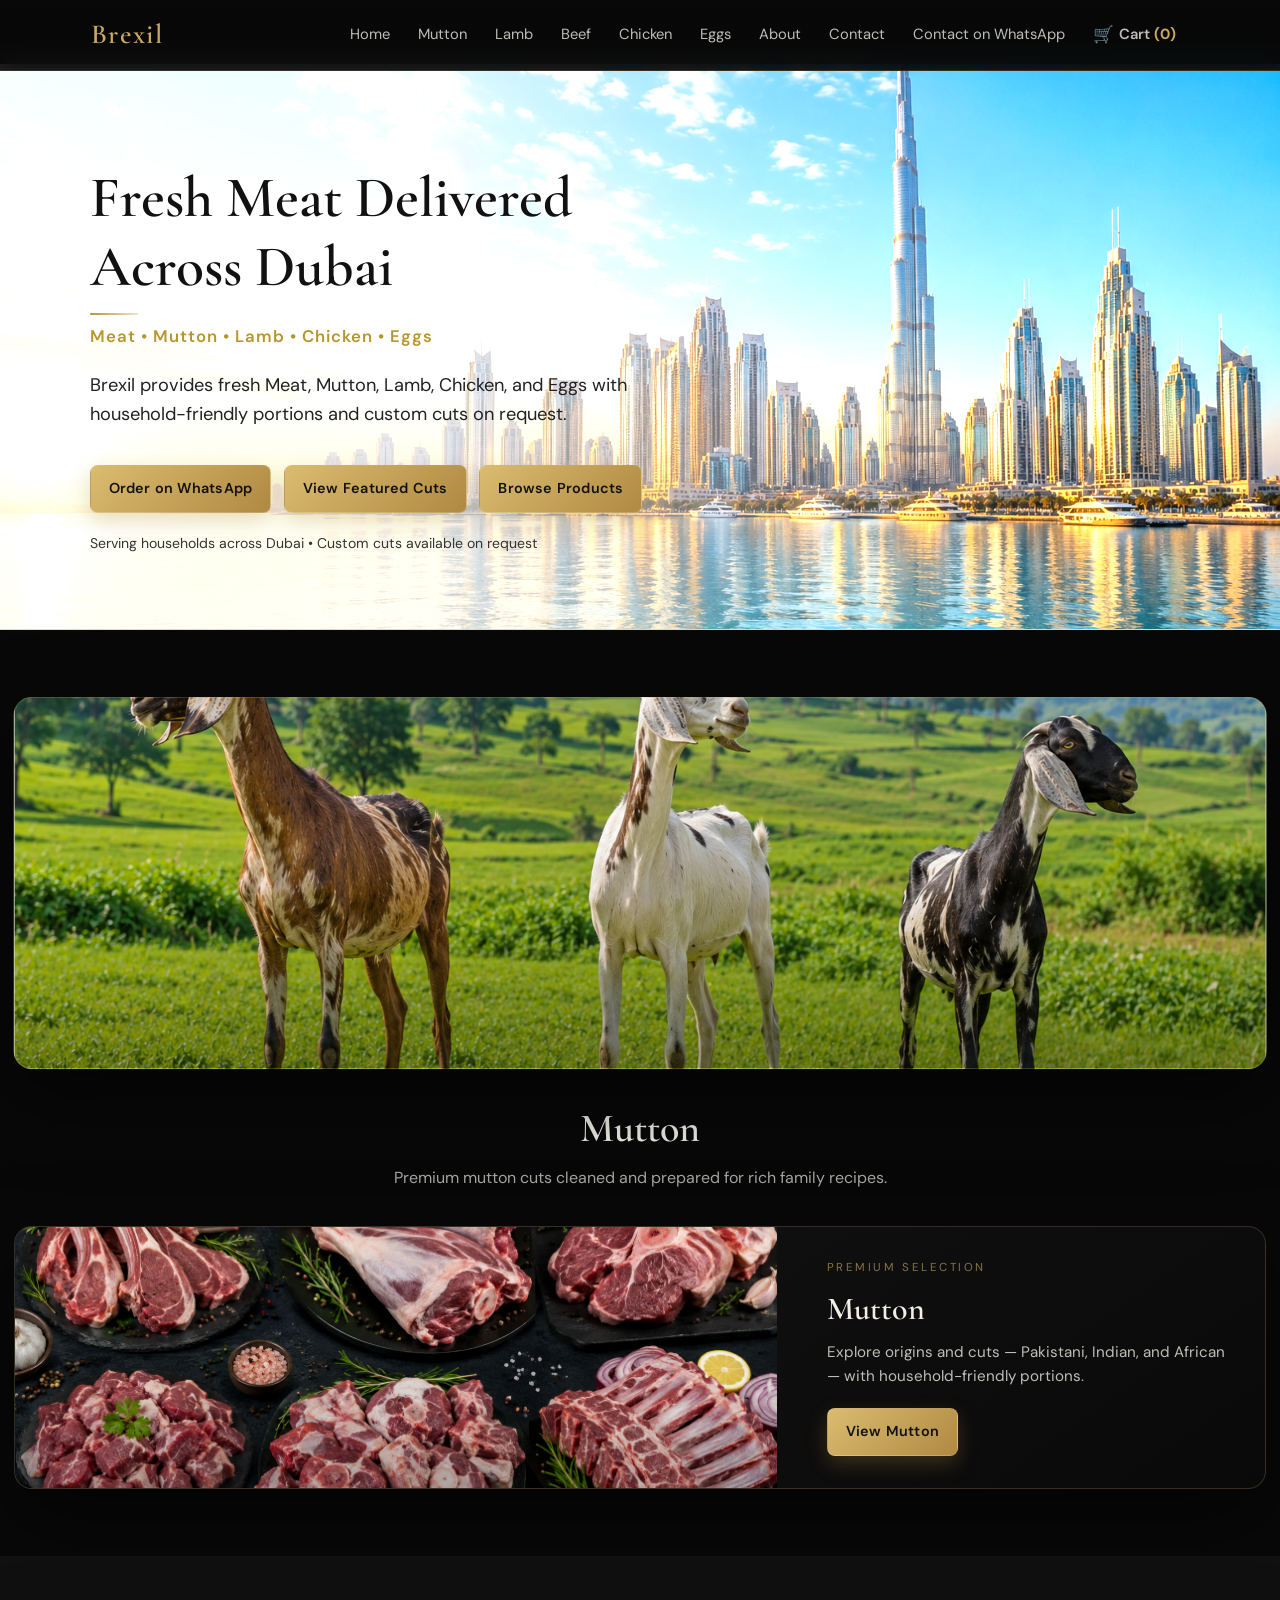
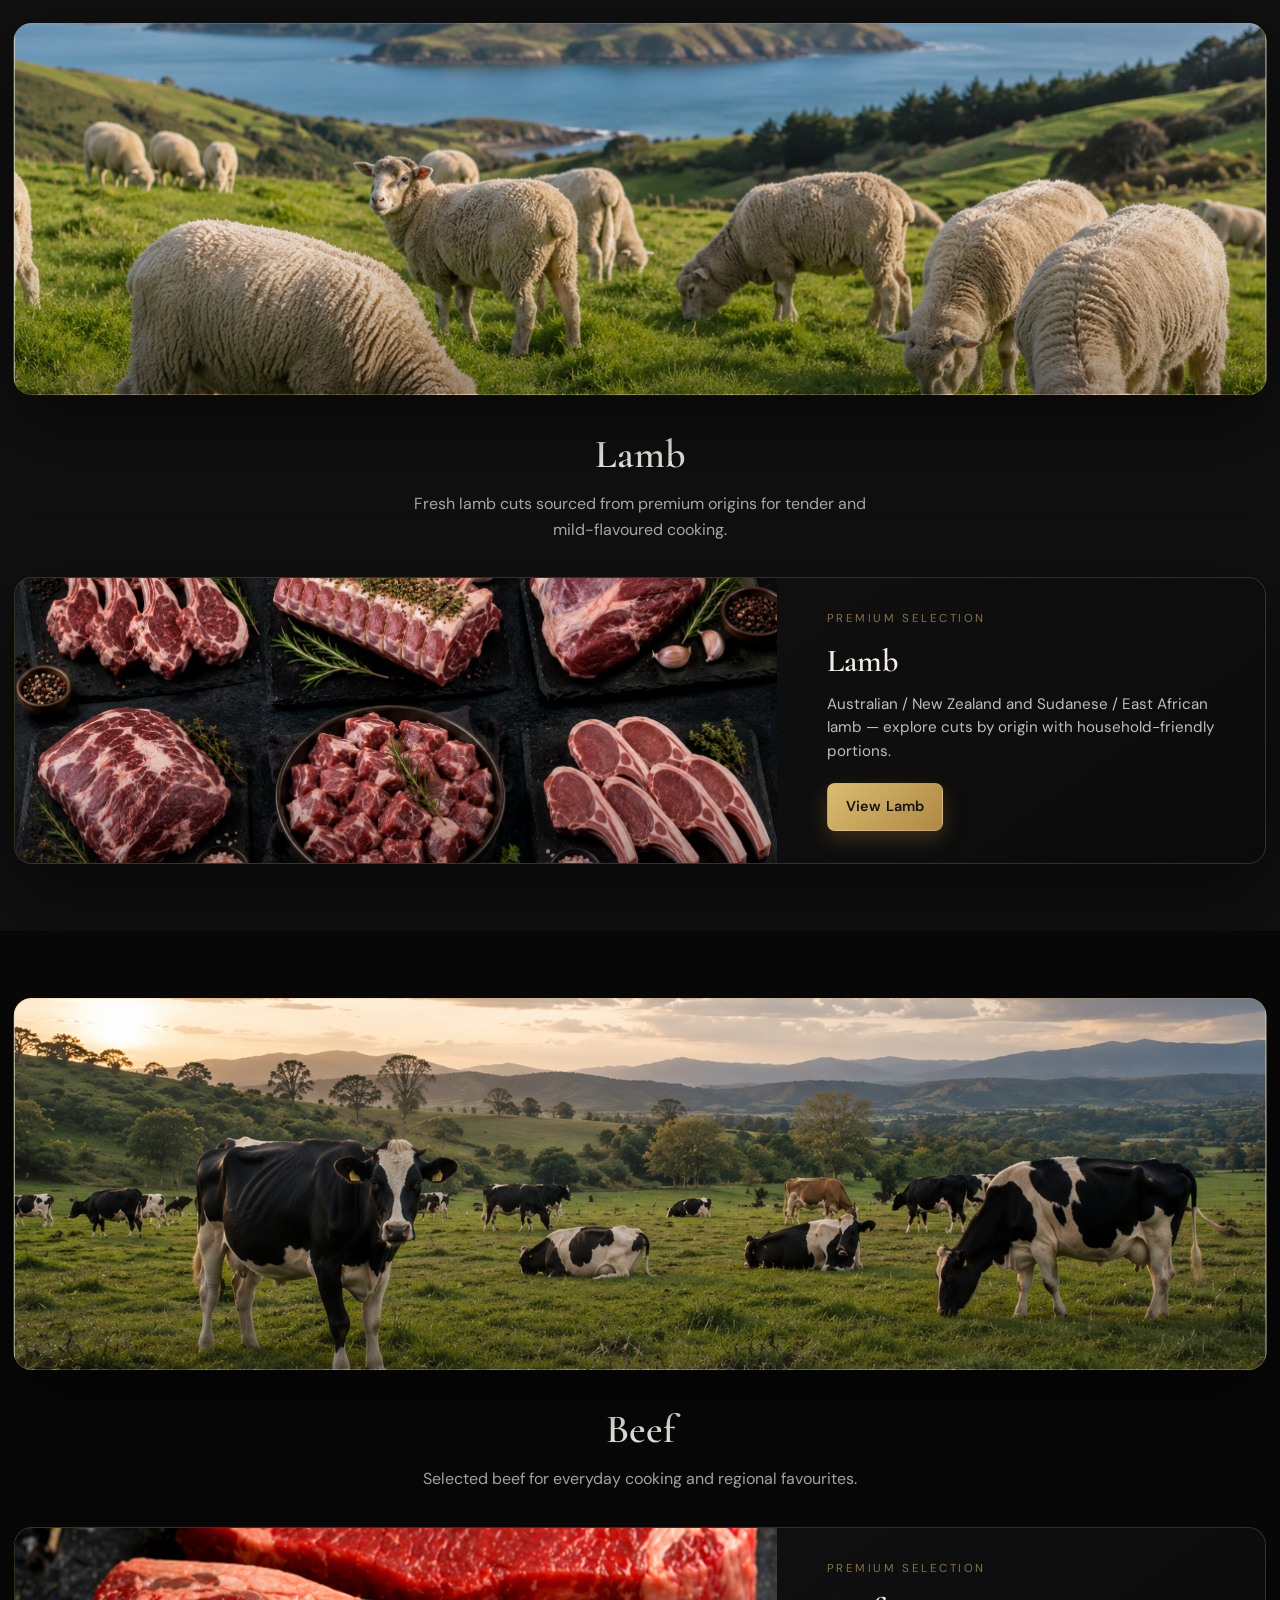
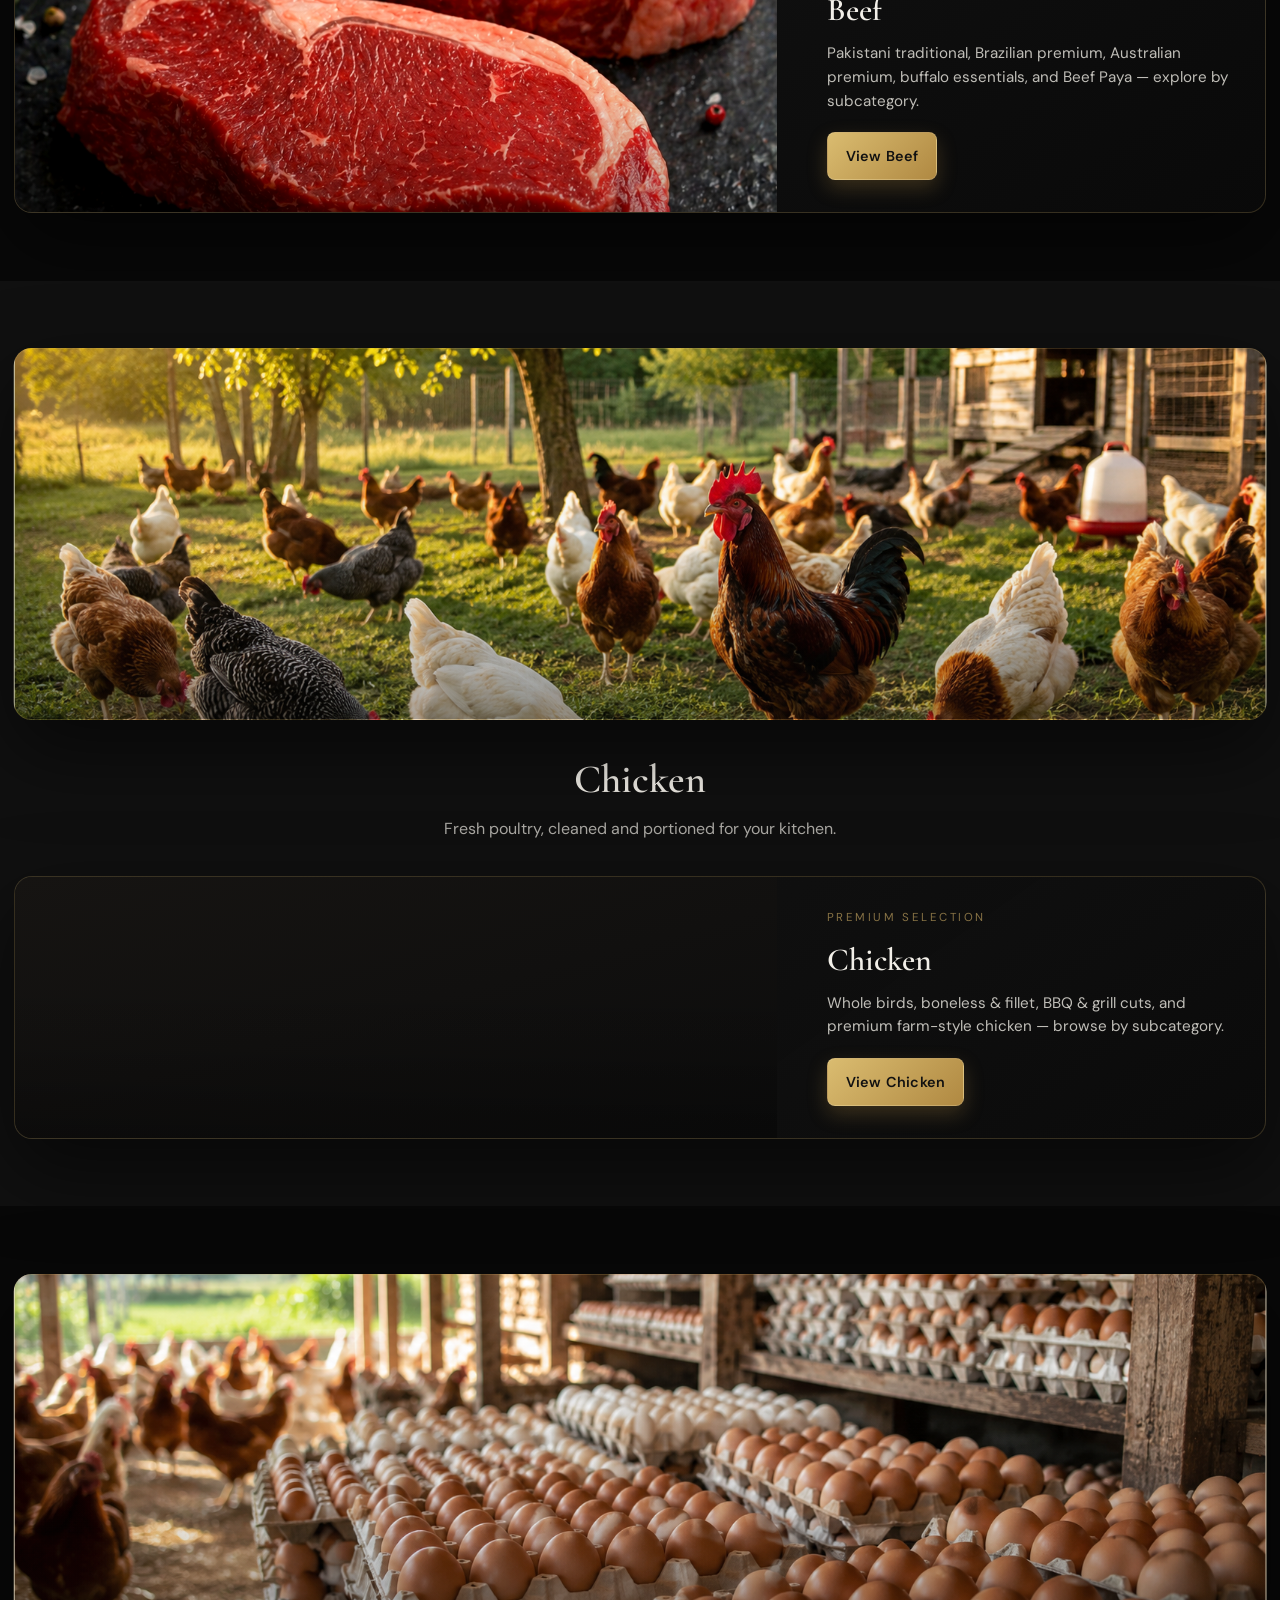
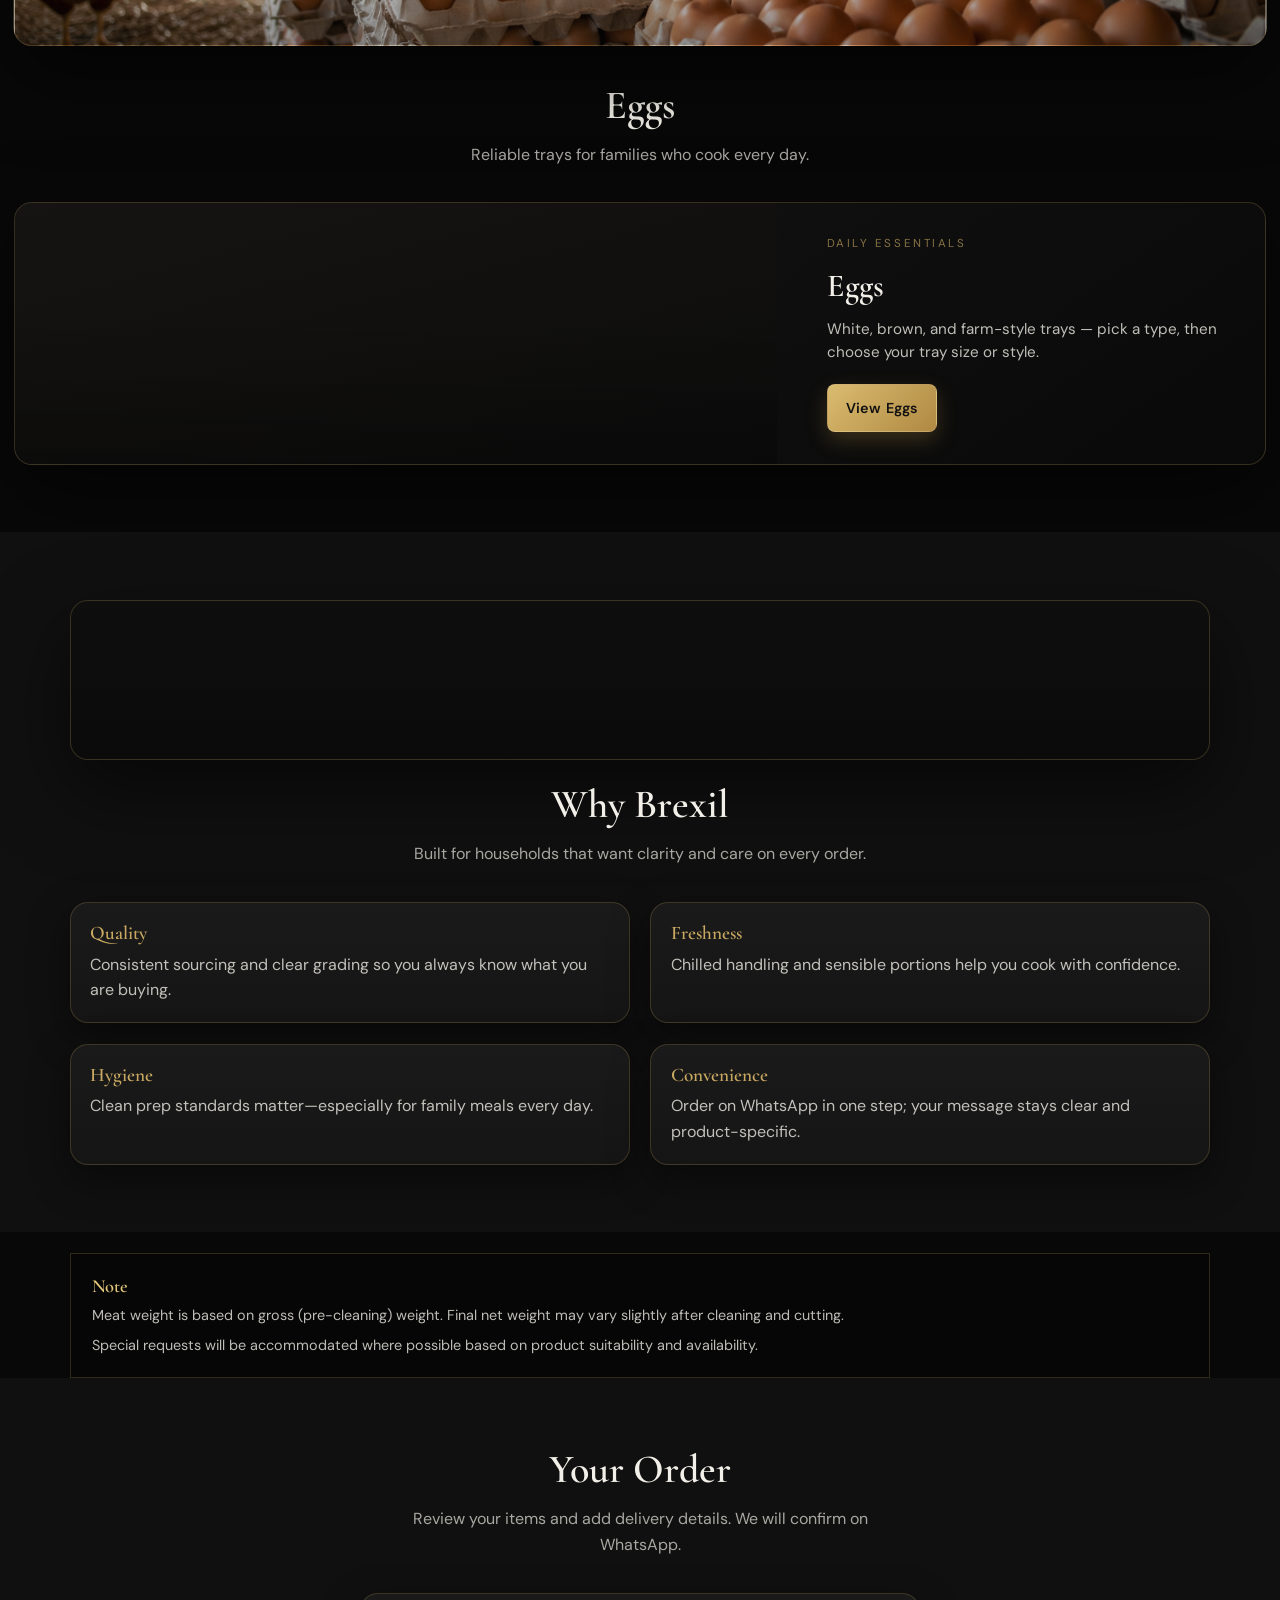
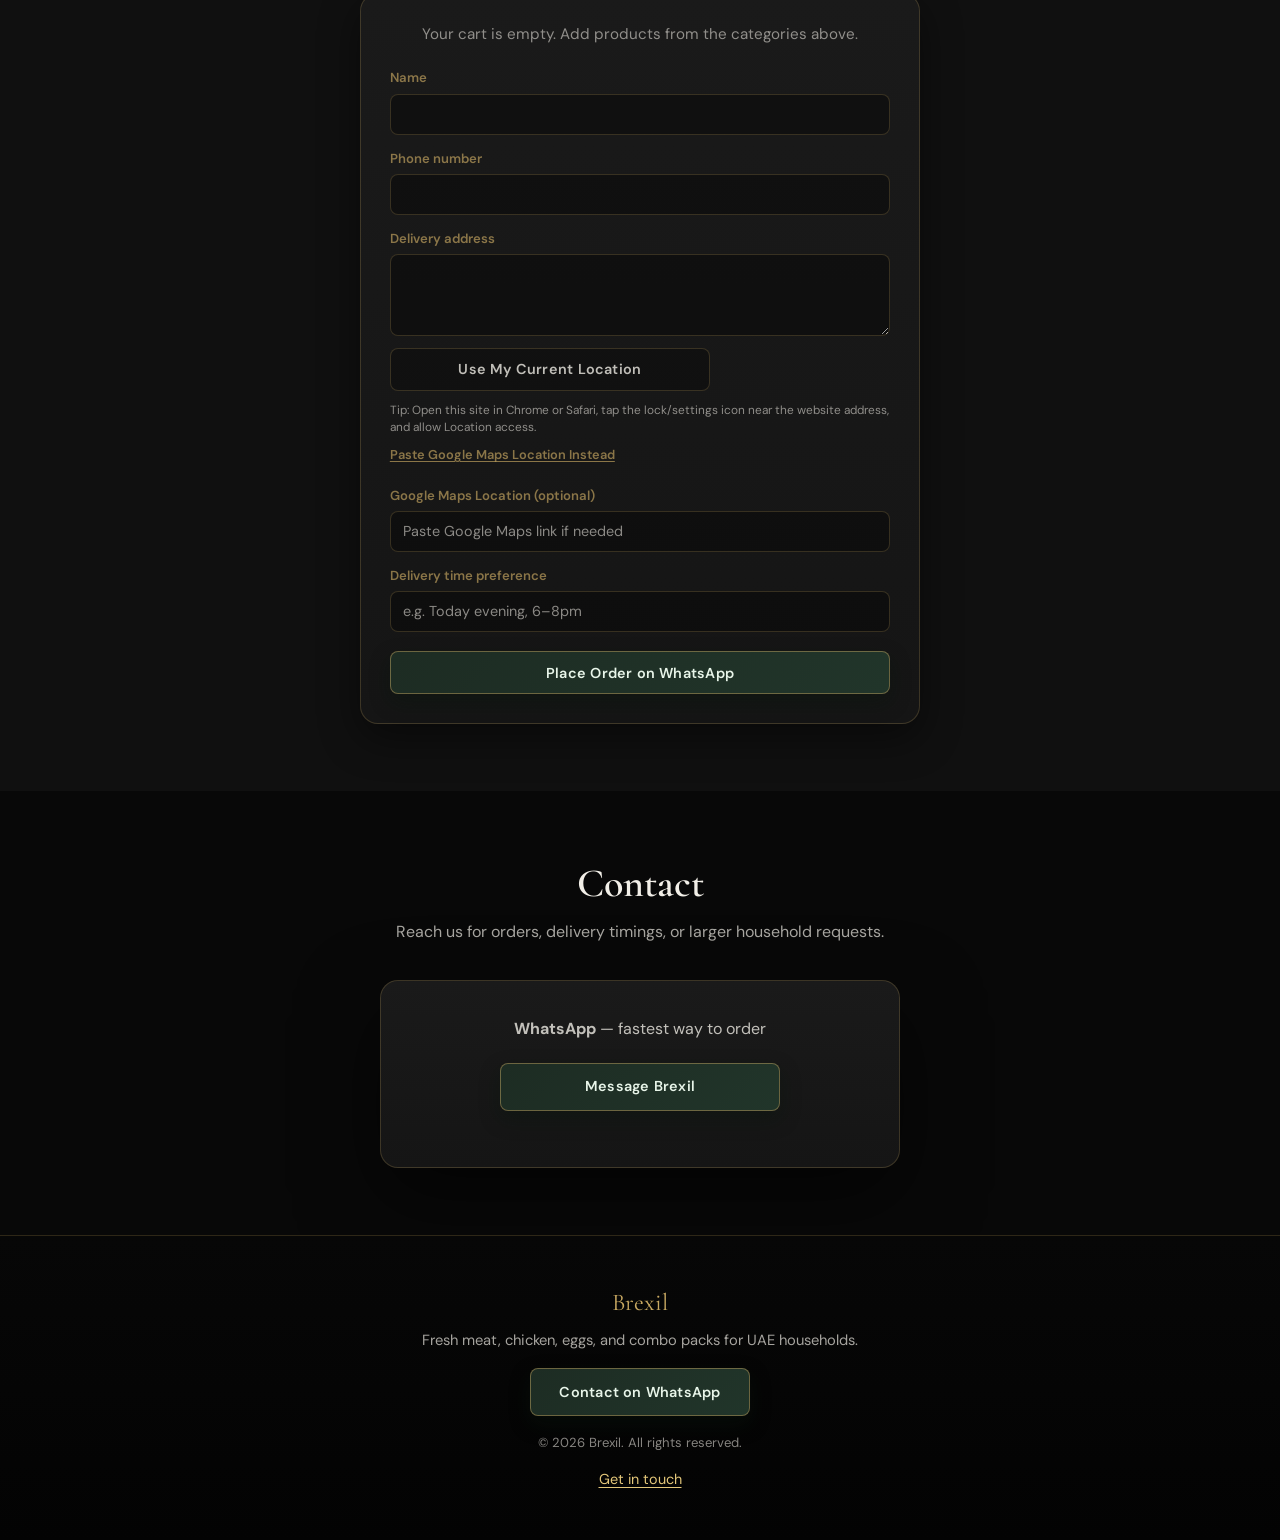
==== commit f947bece: "Update hero text and button styling" ====
--- a/index.html
+++ b/index.html
@@ -19,15 +19,206 @@
     <section class="hero" aria-labelledby="hero-heading">
       <div class="hero__media" aria-hidden="true"></div>
       <div class="hero-inner">
-        <h1 id="hero-heading" class="hero-title">Fresh Meat delivered across Dubai</h1>
+        <h1 id="hero-heading" class="hero-title">Fresh Meat Delivered Across Dubai</h1>
         <p class="hero-product-line" aria-label="Product categories">Meat • Mutton • Lamb • Chicken • Eggs</p>
         <p class="hero-lead">Brexil provides fresh Meat, Mutton, Lamb, Chicken, and Eggs with household-friendly portions and custom cuts on request.</p>
         <div class="hero-actions">
           <a class="btn btn-primary" href="#" data-brexil-whatsapp="general">Order on WhatsApp</a>
-          <a class="btn btn-ghost" href="#mutton">View featured cuts</a>
-          <a class="btn btn-ghost" href="#beef">Browse products</a>
+          <a class="btn btn-primary" id="hero-view-featured-cuts" href="#featured-selections">View Featured Cuts</a>
+          <a class="btn btn-primary" id="hero-view-browse-products" href="#browse-products-panel">Browse Products</a>
         </div>
         <p class="hero-trust">Serving households across Dubai • Custom cuts available on request</p>
+      </div>
+    </section>
+
+    <!-- Featured selections (all categories) -->
+    <section
+      id="featured-selections"
+      class="section section-alt featured-selections-section featured-selections-section--hidden"
+      aria-labelledby="featured-selections-heading"
+      aria-hidden="true"
+    >
+      <div class="section-inner">
+        <header class="section-header featured-selections-header">
+          <div class="featured-selections-header__row">
+            <h2 id="featured-selections-heading" class="section-title">Featured Selections</h2>
+            <button
+              type="button"
+              class="btn btn-ghost featured-selections-hide-btn"
+              id="featured-selections-hide"
+            >
+              Hide Featured Selections
+            </button>
+          </div>
+          <p class="section-intro">
+            Explore our curated selections across Mutton, Lamb, Beef, Chicken, and Eggs.
+          </p>
+        </header>
+        <div class="featured-selections-grid">
+          <article class="featured-selection-card">
+            <div class="featured-selection-card__media">
+              <img
+                class="featured-selection-card__img"
+                src="assets/images/mutton-recommended-mixed-cuts.png"
+                alt=""
+                width="640"
+                height="480"
+                loading="lazy"
+                decoding="async"
+              />
+            </div>
+            <div class="featured-selection-card__body">
+              <p class="featured-selection-card__label">Featured Mutton Selection</p>
+              <h3 class="featured-selection-card__title">Premium Mixed Mutton Cuts</h3>
+              <a class="btn btn-primary featured-selection-card__btn" href="#mutton">View Category</a>
+            </div>
+          </article>
+          <article class="featured-selection-card">
+            <div class="featured-selection-card__media">
+              <img
+                class="featured-selection-card__img"
+                src="assets/images/mutton-chops.jpg"
+                alt=""
+                width="640"
+                height="480"
+                loading="lazy"
+                decoding="async"
+              />
+            </div>
+            <div class="featured-selection-card__body">
+              <p class="featured-selection-card__label">Featured Lamb Selection</p>
+              <h3 class="featured-selection-card__title">Premium Lamb Cuts Selection</h3>
+              <a class="btn btn-primary featured-selection-card__btn" href="#lamb">View Category</a>
+            </div>
+          </article>
+          <article class="featured-selection-card">
+            <div class="featured-selection-card__media">
+              <img
+                class="featured-selection-card__img"
+                src="assets/images/beef-steak-cuts.jpg"
+                alt=""
+                width="640"
+                height="480"
+                loading="lazy"
+                decoding="async"
+              />
+            </div>
+            <div class="featured-selection-card__body">
+              <p class="featured-selection-card__label">Featured Beef Selection</p>
+              <h3 class="featured-selection-card__title">Premium Beef Steak &amp; Cut Selection</h3>
+              <a class="btn btn-primary featured-selection-card__btn" href="#beef">View Category</a>
+            </div>
+          </article>
+          <article class="featured-selection-card">
+            <div class="featured-selection-card__media">
+              <img
+                class="featured-selection-card__img"
+                src="assets/images/chicken-boneless.jpg"
+                alt=""
+                width="640"
+                height="480"
+                loading="lazy"
+                decoding="async"
+              />
+            </div>
+            <div class="featured-selection-card__body">
+              <p class="featured-selection-card__label">Featured Chicken Selection</p>
+              <h3 class="featured-selection-card__title">Fresh Premium Chicken Cuts</h3>
+              <a class="btn btn-primary featured-selection-card__btn" href="#chicken">View Category</a>
+            </div>
+          </article>
+          <article class="featured-selection-card">
+            <div class="featured-selection-card__media">
+              <img
+                class="featured-selection-card__img"
+                src="https://images.unsplash.com/photo-1582722872445-44dc5f7e3c8f?auto=format&amp;fit=crop&amp;w=900&amp;q=85"
+                alt=""
+                width="900"
+                height="675"
+                loading="lazy"
+                decoding="async"
+                referrerpolicy="no-referrer"
+              />
+            </div>
+            <div class="featured-selection-card__body">
+              <p class="featured-selection-card__label">Featured Eggs Selection</p>
+              <h3 class="featured-selection-card__title">Fresh Farm Eggs Selection</h3>
+              <a class="btn btn-primary featured-selection-card__btn" href="#eggs">View Category</a>
+            </div>
+          </article>
+        </div>
+      </div>
+    </section>
+
+    <!-- Browse Products Panel -->
+    <section
+      id="browse-products-panel"
+      class="section section-alt browse-products-panel--hidden"
+      aria-labelledby="browse-products-heading"
+      aria-hidden="true"
+    >
+      <div class="section-inner">
+        <header class="section-header browse-products-header">
+          <div class="browse-products-header__row">
+            <h2 id="browse-products-heading" class="section-title">Browse Products</h2>
+            <button type="button" class="btn btn-ghost browse-products-hide-btn" id="browse-products-hide">
+              Hide Browse Products
+            </button>
+          </div>
+          <p class="section-intro">Choose a category to explore our fresh selections.</p>
+        </header>
+
+        <div class="browse-products-grid" role="list">
+          <a class="browse-category-card" href="#mutton" role="listitem" aria-label="Browse Mutton">
+            <div class="browse-category-card__media">
+              <img class="browse-category-card__img" src="assets/images/mutton-origin-farm.png" alt="" width="320" height="240" loading="lazy" decoding="async" />
+            </div>
+            <div class="browse-category-card__body">
+              <h3 class="browse-category-card__title">Mutton</h3>
+              <p class="browse-category-card__subtitle">Premium origin cuts</p>
+            </div>
+          </a>
+
+          <a class="browse-category-card" href="#lamb" role="listitem" aria-label="Browse Lamb">
+            <div class="browse-category-card__media">
+              <img class="browse-category-card__img" src="assets/images/lamb-origin-premium.png" alt="" width="320" height="240" loading="lazy" decoding="async" />
+            </div>
+            <div class="browse-category-card__body">
+              <h3 class="browse-category-card__title">Lamb</h3>
+              <p class="browse-category-card__subtitle">Tender selections</p>
+            </div>
+          </a>
+
+          <a class="browse-category-card" href="#beef" role="listitem" aria-label="Browse Beef">
+            <div class="browse-category-card__media">
+              <img class="browse-category-card__img" src="assets/images/beef-origin-farm.png" alt="" width="320" height="240" loading="lazy" decoding="async" />
+            </div>
+            <div class="browse-category-card__body">
+              <h3 class="browse-category-card__title">Beef</h3>
+              <p class="browse-category-card__subtitle">Steak &amp; everyday cuts</p>
+            </div>
+          </a>
+
+          <a class="browse-category-card" href="#chicken" role="listitem" aria-label="Browse Chicken">
+            <div class="browse-category-card__media">
+              <img class="browse-category-card__img" src="assets/images/chicken-origin-farm.png" alt="" width="320" height="240" loading="lazy" decoding="async" />
+            </div>
+            <div class="browse-category-card__body">
+              <h3 class="browse-category-card__title">Chicken</h3>
+              <p class="browse-category-card__subtitle">Fresh poultry selection</p>
+            </div>
+          </a>
+
+          <a class="browse-category-card" href="#eggs" role="listitem" aria-label="Browse Eggs">
+            <div class="browse-category-card__media">
+              <img class="browse-category-card__img" src="assets/images/eggs-farm-origin.png" alt="" width="320" height="240" loading="lazy" decoding="async" />
+            </div>
+            <div class="browse-category-card__body">
+              <h3 class="browse-category-card__title">Eggs</h3>
+              <p class="browse-category-card__subtitle">Farm egg selections</p>
+            </div>
+          </a>
+        </div>
       </div>
     </section>
 
--- a/css/style.css
+++ b/css/style.css
@@ -432,6 +432,283 @@
   );
 }
 
+/* ----- Featured selections (hero → all categories) ----- */
+.featured-selections-section.featured-selections-section--hidden {
+  display: none;
+}
+
+.featured-selections-header {
+  margin-bottom: clamp(1.25rem, 3vw, 2rem);
+}
+
+.featured-selections-header__row {
+  display: flex;
+  flex-wrap: wrap;
+  align-items: flex-start;
+  justify-content: space-between;
+  gap: var(--space-sm);
+  margin-bottom: var(--space-sm);
+}
+
+.featured-selections-header__row .section-title {
+  margin-bottom: 0;
+  text-align: left;
+  flex: 1;
+  min-width: min(100%, 12rem);
+}
+
+.featured-selections-hide-btn {
+  flex-shrink: 0;
+  font-size: 0.82rem;
+  padding: 0.45rem 0.85rem;
+  letter-spacing: 0.04em;
+  color: var(--color-gold-muted);
+  border-color: rgba(201, 169, 98, 0.35);
+}
+
+.featured-selections-hide-btn:hover {
+  color: var(--color-gold-bright);
+  border-color: rgba(228, 199, 122, 0.55);
+}
+
+@media (max-width: 520px) {
+  .featured-selections-header__row {
+    flex-direction: column;
+    align-items: stretch;
+  }
+
+  .featured-selections-header__row .section-title {
+    text-align: center;
+  }
+
+  .featured-selections-hide-btn {
+    width: 100%;
+    justify-content: center;
+  }
+}
+
+.featured-selections-grid {
+  display: grid;
+  gap: var(--space-md);
+  grid-template-columns: 1fr;
+}
+
+@media (min-width: 560px) {
+  .featured-selections-grid {
+    grid-template-columns: repeat(2, minmax(0, 1fr));
+  }
+}
+
+@media (min-width: 960px) {
+  .featured-selections-grid {
+    grid-template-columns: repeat(3, minmax(0, 1fr));
+  }
+}
+
+.featured-selection-card {
+  display: flex;
+  flex-direction: column;
+  height: 100%;
+  border: 1px solid var(--color-border);
+  border-radius: var(--radius-lg);
+  background: var(--color-surface);
+  overflow: hidden;
+  box-shadow: var(--shadow-card);
+}
+
+.featured-selection-card__media {
+  position: relative;
+  aspect-ratio: 4 / 3;
+  background: #111;
+  overflow: hidden;
+}
+
+.featured-selection-card__img {
+  width: 100%;
+  height: 100%;
+  object-fit: cover;
+  object-position: center;
+  display: block;
+}
+
+.featured-selection-card__body {
+  padding: var(--space-md);
+  display: flex;
+  flex-direction: column;
+  gap: var(--space-sm);
+  flex: 1;
+}
+
+.featured-selection-card__label {
+  margin: 0;
+  font-size: 0.72rem;
+  letter-spacing: 0.18em;
+  text-transform: uppercase;
+  color: var(--color-gold-muted);
+}
+
+.featured-selection-card__title {
+  margin: 0;
+  font-family: var(--font-serif);
+  font-size: clamp(1.05rem, 2.2vw, 1.25rem);
+  font-weight: 600;
+  color: var(--color-text);
+  line-height: 1.25;
+  flex: 1;
+}
+
+.featured-selection-card__btn {
+  width: 100%;
+  justify-content: center;
+  margin-top: var(--space-xs);
+}
+
+/* ----- Browse Products panel (hidden until hero CTA) ----- */
+.browse-products-panel--hidden {
+  display: none;
+}
+
+.browse-products-header__row {
+  display: flex;
+  flex-wrap: wrap;
+  align-items: flex-start;
+  justify-content: space-between;
+  gap: var(--space-sm);
+  margin-bottom: var(--space-sm);
+}
+
+.browse-products-header__row .section-title {
+  margin-bottom: 0;
+  text-align: left;
+  flex: 1;
+  min-width: min(100%, 12rem);
+}
+
+.browse-products-hide-btn {
+  flex-shrink: 0;
+  font-size: 0.82rem;
+  padding: 0.45rem 0.85rem;
+  letter-spacing: 0.04em;
+  color: var(--color-gold-muted);
+  border-color: rgba(201, 169, 98, 0.35);
+}
+
+.browse-products-hide-btn:hover {
+  color: var(--color-gold-bright);
+  border-color: rgba(228, 199, 122, 0.55);
+}
+
+@media (max-width: 520px) {
+  .browse-products-header__row {
+    flex-direction: column;
+    align-items: stretch;
+  }
+
+  .browse-products-header__row .section-title {
+    text-align: center;
+  }
+
+  .browse-products-hide-btn {
+    width: 100%;
+    justify-content: center;
+  }
+}
+
+.browse-products-grid {
+  display: grid;
+  grid-template-columns: repeat(2, minmax(0, 1fr));
+  gap: var(--space-sm);
+  align-items: stretch;
+}
+
+@media (min-width: 720px) {
+  .browse-products-grid {
+    grid-template-columns: repeat(3, minmax(0, 1fr));
+  }
+}
+
+@media (min-width: 1100px) {
+  .browse-products-grid {
+    grid-template-columns: repeat(5, minmax(0, 1fr));
+  }
+}
+
+.browse-category-card {
+  display: flex;
+  flex-direction: column;
+  text-decoration: none;
+  color: inherit;
+  border: 1px solid var(--color-border);
+  border-radius: var(--radius-lg);
+  background: var(--color-surface);
+  box-shadow: var(--shadow-card);
+  overflow: hidden;
+  transition: border-color 0.2s ease, transform 0.2s ease, box-shadow 0.2s ease;
+}
+
+.browse-category-card:hover {
+  border-color: rgba(228, 199, 122, 0.45);
+  transform: translateY(-2px);
+}
+
+.browse-category-card:focus-visible {
+  outline: 2px solid var(--color-gold);
+  outline-offset: 3px;
+}
+
+.browse-category-card__media {
+  position: relative;
+  aspect-ratio: 4 / 3;
+  background: #111;
+  overflow: hidden;
+}
+
+.browse-category-card__img {
+  width: 100%;
+  height: 100%;
+  object-fit: cover;
+  object-position: center;
+  display: block;
+  filter: brightness(1.03) contrast(1.03) saturate(1.02);
+}
+
+.browse-category-card__body {
+  padding: var(--space-sm);
+  display: flex;
+  flex-direction: column;
+  gap: 0.35rem;
+  flex: 1;
+}
+
+.browse-category-card__title {
+  margin: 0;
+  font-family: var(--font-serif);
+  font-size: 1.12rem;
+  color: var(--color-text);
+}
+
+.browse-category-card__subtitle {
+  margin: 0;
+  font-size: 0.82rem;
+  line-height: 1.4;
+  color: var(--color-text-soft);
+}
+
+@media (max-width: 520px) {
+  .browse-category-card__body {
+    padding: var(--space-xs);
+  }
+
+  .browse-category-card__title {
+    font-size: 1.02rem;
+    text-align: center;
+  }
+
+  .browse-category-card__subtitle {
+    text-align: center;
+  }
+}
+
 /* ----- Mutton hub & detail ----- */
 /* Category hub banners — shared layout, edge, height, border, shadow, subtle bottom gradient (image per category below) */
 .mutton-section .mutton-hub-banner.section-banner,
